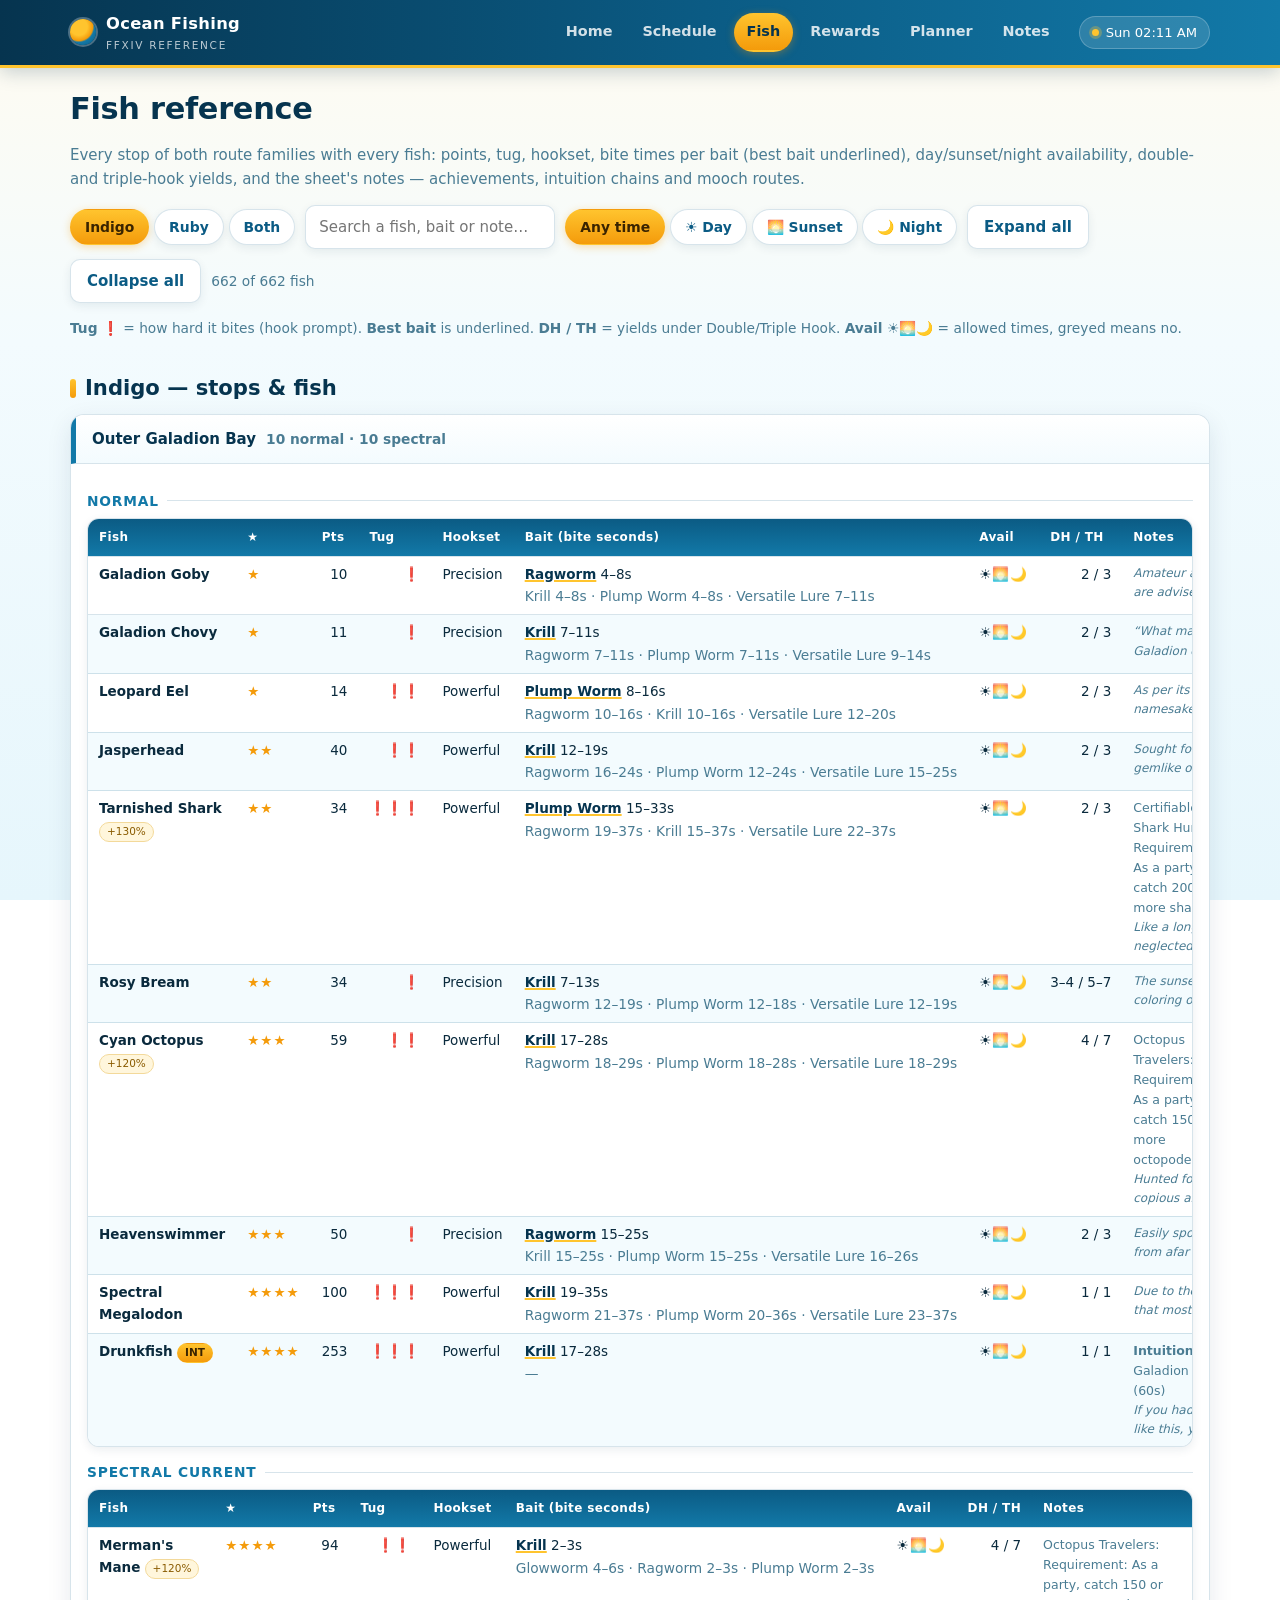
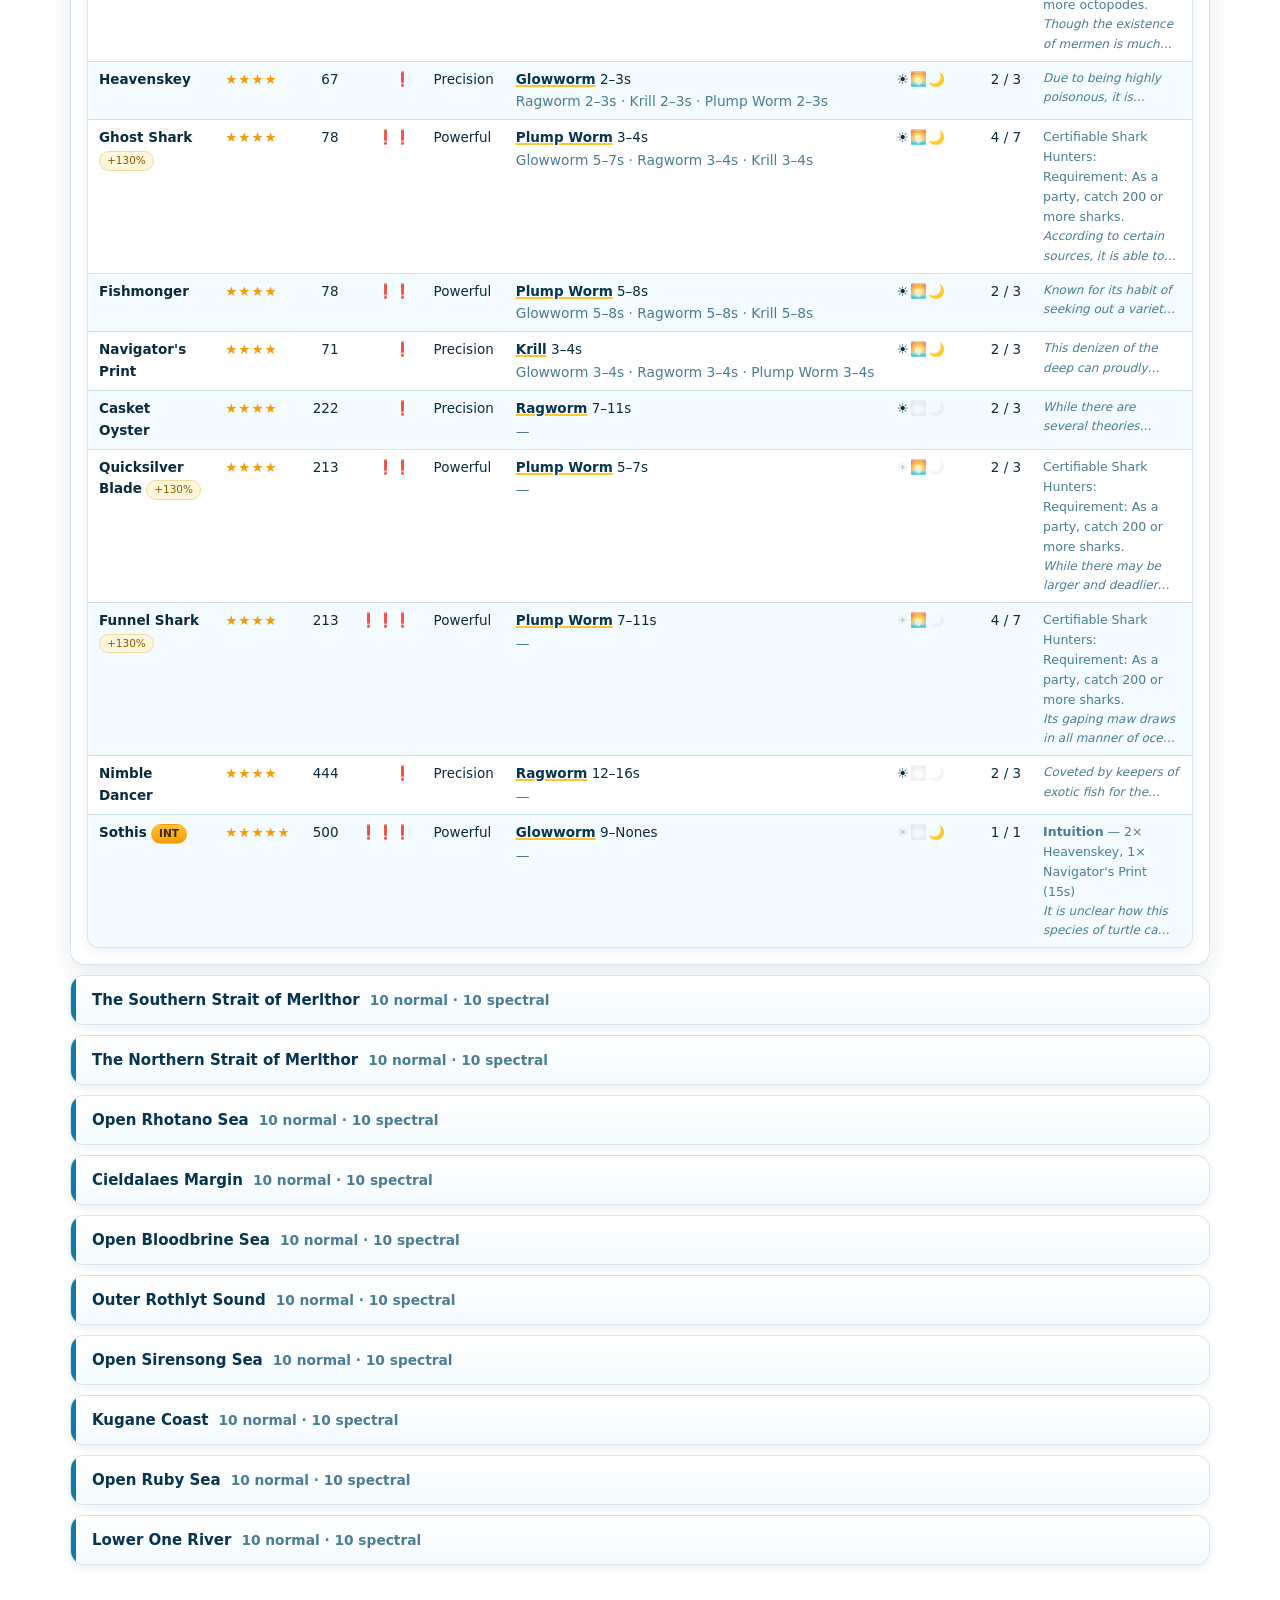
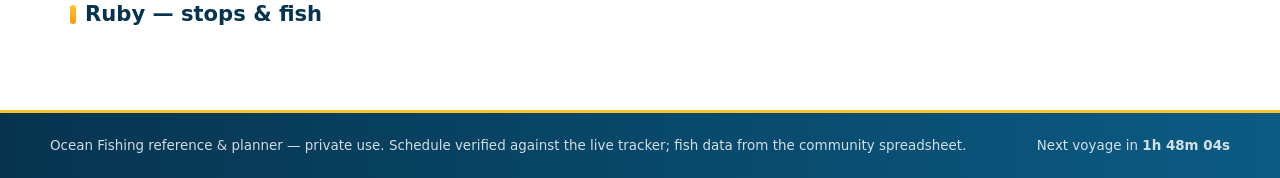
==== website/fish.html @ 6e6c2665 "FFXIV Ocean Fishing: verified schedules, full fish reference, and website - Indigo and Ruby schedule" ====
<!doctype html>
<html lang="en">
<head>
<meta charset="utf-8">
<meta name="viewport" content="width=device-width,initial-scale=1">
<title>Fish · Ocean Fishing</title>
<meta name="description" content="Every Ocean Fishing stop and fish with bite times.">
<link rel="stylesheet" href="assets/theme.css">
</head>
<body>
<header class="top"><div class="bar">
  <a class="brand" href="index.html"><span class="mark"></span><span>Ocean Fishing<small>FFXIV reference</small></span></a>
  <nav class="main"><a href="index.html">Home</a><a href="schedules.html">Schedule</a><a href="fish.html" class='on'>Fish</a><a href="rewards.html">Rewards</a><a href="planner.html">Planner</a><a href="notes.html">Notes</a></nav>
  <span class="live"><span class="dot"></span><span data-clock>—</span></span>
</div></header>
<div class="wrap">

<h1>Fish reference</h1>
<p class="muted">Every stop of both route families with every fish: points, tug, hookset, bite times per bait (best bait underlined), day/sunset/night availability, double- and triple-hook yields, and the sheet's notes — achievements, intuition chains and mooch routes.</p>

<div class="controls no-print">
  <span class="chips" id="fishtabs">
    <button class="chip on" data-tab="indigo">Indigo</button>
    <button class="chip" data-tab="ruby">Ruby</button>
    <button class="chip" data-tab="all">Both</button>
  </span>
  <input class="search" id="fishq" type="search" placeholder="Search a fish, bait or note…">
  <span class="chips" id="availchips">
    <button class="chip on" data-av="all">Any time</button>
    <button class="chip" data-av="D">☀️ Day</button>
    <button class="chip" data-av="S">🌅 Sunset</button>
    <button class="chip" data-av="N">🌙 Night</button>
  </span>
  <button class="btn ghost" id="openall">Expand all</button>
  <button class="btn ghost" id="closeall">Collapse all</button>
  <span class="small muted" id="fishcount"></span>
</div>

<p class="small muted"><b>Tug</b> ❗ = how hard it bites (hook prompt). <b>Best bait</b> is underlined. <b>DH / TH</b> = yields under Double/Triple Hook. <b>Avail</b> ☀️🌅🌙 = allowed times, greyed means no.</p>

<h2>Indigo — stops &amp; fish</h2>
<section data-fam-group="indigo"><details class="rowblock" data-fam="indigo" open><summary>Outer Galadion Bay
          <span class="muted small">10 normal · 10 spectral</span></summary>
          <div class="dbody">
            <div class="sub">Normal</div><div class="tblwrap"><table><thead><tr><th>Fish</th><th>★</th><th>Pts</th><th>Tug</th><th>Hookset</th><th>Bait (bite seconds)</th><th>Avail</th><th>DH / TH</th><th>Notes</th></tr></thead><tbody><tr data-av="DSN"><td><b>Galadion Goby</b> </td><td><span class="stars" title="1 star">★</span></td><td class="num">10</td><td class="num">❗</td><td>Precision</td><td class="bait"><span class="best">Ragworm</span> 4–8s<div class="small muted">Krill 4–8s · Plump Worm 4–8s · Versatile Lure 7–11s</div></td><td><span class="av"><span class="" title="Day: yes">☀️</span><span class="" title="Sunset: yes">🌅</span><span class="" title="Night: yes">🌙</span></span></td><td class="num">2 / 3</td><td class="notes"><div class="desc" title="Amateur anglers are advised to familiarize themselves with the difference between the Merlthor and Galadion gobies as early as possible, as devotees of both varieties tend to become rather heated when one is (understandably) mistaken for the other. [Suitable for printing on small canvases.]">Amateur anglers are advised to familiarize themselves with the difference between the Merlthor and Galadion gobies as early as possible, as devotees of both varieties tend to become rather heated when one is (understandably) mistaken for the other. [Suitable for printing on small canvases.]</div></td></tr><tr data-av="DSN"><td><b>Galadion Chovy</b> </td><td><span class="stars" title="1 star">★</span></td><td class="num">11</td><td class="num">❗</td><td>Precision</td><td class="bait"><span class="best">Krill</span> 7–11s<div class="small muted">Ragworm 7–11s · Plump Worm 7–11s · Versatile Lure 9–14s</div></td><td><span class="av"><span class="" title="Day: yes">☀️</span><span class="" title="Sunset: yes">🌅</span><span class="" title="Night: yes">🌙</span></span></td><td class="num">2 / 3</td><td class="notes"><div class="desc" title="“What makes a Galadion chovy distinct from other Lominsan anchovies?” Depends on who&#x27;s asking. [Suitable for printing on medium canvases.]">“What makes a Galadion chovy distinct from other Lominsan anchovies?” Depends on who&#x27;s asking. [Suitable for printing on medium canvases.]</div></td></tr><tr data-av="DSN"><td><b>Leopard Eel</b> </td><td><span class="stars" title="1 star">★</span></td><td class="num">14</td><td class="num">❗❗</td><td>Powerful</td><td class="bait"><span class="best">Plump Worm</span> 8–16s<div class="small muted">Ragworm 10–16s · Krill 10–16s · Versatile Lure 12–20s</div></td><td><span class="av"><span class="" title="Day: yes">☀️</span><span class="" title="Sunset: yes">🌅</span><span class="" title="Night: yes">🌙</span></span></td><td class="num">2 / 3</td><td class="notes"><div class="desc" title="As per its namesake, it occupies a position fairly close to the top of the food chain, but is still forced to flee from larger and more dangerous predators. [Suitable for printing on large canvases.]">As per its namesake, it occupies a position fairly close to the top of the food chain, but is still forced to flee from larger and more dangerous predators. [Suitable for printing on large canvases.]</div></td></tr><tr data-av="DSN"><td><b>Jasperhead</b> </td><td><span class="stars" title="2 stars">★★</span></td><td class="num">40</td><td class="num">❗❗</td><td>Powerful</td><td class="bait"><span class="best">Krill</span> 12–19s<div class="small muted">Ragworm 16–24s · Plump Worm 12–24s · Versatile Lure 15–25s</div></td><td><span class="av"><span class="" title="Day: yes">☀️</span><span class="" title="Sunset: yes">🌅</span><span class="" title="Night: yes">🌙</span></span></td><td class="num">2 / 3</td><td class="notes"><div class="desc" title="Sought for the gemlike objects that form in their stomachs, not in their heads, as the name might suggest. [Suitable for display in aquariums tier 2 and higher.] [Suitable for printing on medium canvases.]">Sought for the gemlike objects that form in their stomachs, not in their heads, as the name might suggest. [Suitable for display in aquariums tier 2 and higher.] [Suitable for printing on medium canvases.]</div></td></tr><tr data-av="DSN"><td><b>Tarnished Shark</b> <span class="tag bonus">+130%</span></td><td><span class="stars" title="2 stars">★★</span></td><td class="num">34</td><td class="num">❗❗❗</td><td>Powerful</td><td class="bait"><span class="best">Plump Worm</span> 15–33s<div class="small muted">Ragworm 19–37s · Krill 15–37s · Versatile Lure 22–37s</div></td><td><span class="av"><span class="" title="Day: yes">☀️</span><span class="" title="Sunset: yes">🌅</span><span class="" title="Night: yes">🌙</span></span></td><td class="num">2 / 3</td><td class="notes">Certifiable Shark Hunters: Requirement: As a party, catch 200 or more sharks.<br><div class="desc" title="Like a long-neglected antique, perhaps this shark just needs some love to become the perfect addition to afternoon tea parties. Alas, no one has yet volunteered to be the first to find out. [Suitable for printing on large canvases.]">Like a long-neglected antique, perhaps this shark just needs some love to become the perfect addition to afternoon tea parties. Alas, no one has yet volunteered to be the first to find out. [Suitable for printing on large canvases.]</div></td></tr><tr data-av="DSN"><td><b>Rosy Bream</b> </td><td><span class="stars" title="2 stars">★★</span></td><td class="num">34</td><td class="num">❗</td><td>Precision</td><td class="bait"><span class="best">Krill</span> 7–13s<div class="small muted">Ragworm 12–19s · Plump Worm 12–18s · Versatile Lure 12–19s</div></td><td><span class="av"><span class="" title="Day: yes">☀️</span><span class="" title="Sunset: yes">🌅</span><span class="" title="Night: yes">🌙</span></span></td><td class="num">3–4 / 5–7</td><td class="notes"><div class="desc" title="The sunset coloring of these inhabitants of Galadion Bay makes them just as appealing to other predators as to anglers, leaving them somewhat beleaguered as a rule. [Suitable for printing on medium canvases.]">The sunset coloring of these inhabitants of Galadion Bay makes them just as appealing to other predators as to anglers, leaving them somewhat beleaguered as a rule. [Suitable for printing on medium canvases.]</div></td></tr><tr data-av="DSN"><td><b>Cyan Octopus</b> <span class="tag bonus">+120%</span></td><td><span class="stars" title="3 stars">★★★</span></td><td class="num">59</td><td class="num">❗❗</td><td>Powerful</td><td class="bait"><span class="best">Krill</span> 17–28s<div class="small muted">Ragworm 18–29s · Plump Worm 18–28s · Versatile Lure 18–29s</div></td><td><span class="av"><span class="" title="Day: yes">☀️</span><span class="" title="Sunset: yes">🌅</span><span class="" title="Night: yes">🌙</span></span></td><td class="num">4 / 7</td><td class="notes">Octopus Travelers: Requirement: As a party, catch 150 or more octopodes.<br><div class="desc" title="Hunted for the copious amounts of ink it produces, the vast majority of which is spilled upon its capture. As a result, anglers with bright blue hands are a common sight around Galadion Bay. [Suitable for printing on medium canvases.]">Hunted for the copious amounts of ink it produces, the vast majority of which is spilled upon its capture. As a result, anglers with bright blue hands are a common sight around Galadion Bay. [Suitable for printing on medium canvases.]</div></td></tr><tr data-av="DSN"><td><b>Heavenswimmer</b> </td><td><span class="stars" title="3 stars">★★★</span></td><td class="num">50</td><td class="num">❗</td><td>Precision</td><td class="bait"><span class="best">Ragworm</span> 15–25s<div class="small muted">Krill 15–25s · Plump Worm 15–25s · Versatile Lure 16–26s</div></td><td><span class="av"><span class="" title="Day: yes">☀️</span><span class="" title="Sunset: yes">🌅</span><span class="" title="Night: yes">🌙</span></span></td><td class="num">2 / 3</td><td class="notes"><div class="desc" title="Easily spotted from afar due to their bright coloration, although sightings in the oceans surrounding Eorzea are scarce due to their unusual migratory patterns. [Suitable for printing on small canvases.]">Easily spotted from afar due to their bright coloration, although sightings in the oceans surrounding Eorzea are scarce due to their unusual migratory patterns. [Suitable for printing on small canvases.]</div></td></tr><tr data-av="DSN"><td><b>Spectral Megalodon</b> </td><td><span class="stars" title="4 stars">★★★★</span></td><td class="num">100</td><td class="num">❗❗❗</td><td>Powerful</td><td class="bait"><span class="best">Krill</span> 19–35s<div class="small muted">Ragworm 21–37s · Plump Worm 20–36s · Versatile Lure 23–37s</div></td><td><span class="av"><span class="" title="Day: yes">☀️</span><span class="" title="Sunset: yes">🌅</span><span class="" title="Night: yes">🌙</span></span></td><td class="num">1 / 1</td><td class="notes"><div class="desc" title="Due to the fact that most of its prey are petrified upon catching sight of this ominously glowing predator, it has rather an easy time finding a steady supply of food. [Suitable for display in aquariums tier 4 and higher.] [Suitable for printing on extra large canvases.]">Due to the fact that most of its prey are petrified upon catching sight of this ominously glowing predator, it has rather an easy time finding a steady supply of food. [Suitable for display in aquariums tier 4 and higher.] [Suitable for printing on extra large canvases.]</div></td></tr><tr data-av="DSN"><td><b>Drunkfish</b> <span class="tag intu">INT</span></td><td><span class="stars" title="4 stars">★★★★</span></td><td class="num">253</td><td class="num">❗❗❗</td><td>Powerful</td><td class="bait"><span class="best">Krill</span> 17–28s<div class="small muted">—</div></td><td><span class="av"><span class="" title="Day: yes">☀️</span><span class="" title="Sunset: yes">🌅</span><span class="" title="Night: yes">🌙</span></span></td><td class="num">1 / 1</td><td class="notes"><b>Intuition</b> — 3× Galadion Chovy (60s)<br><div class="desc" title="If you had a face like this, you&#x27;d look sad, too. [Suitable for printing on medium canvases.]">If you had a face like this, you&#x27;d look sad, too. [Suitable for printing on medium canvases.]</div></td></tr></tbody></table></div>
            <div class="sub">Spectral Current</div><div class="tblwrap"><table><thead><tr><th>Fish</th><th>★</th><th>Pts</th><th>Tug</th><th>Hookset</th><th>Bait (bite seconds)</th><th>Avail</th><th>DH / TH</th><th>Notes</th></tr></thead><tbody><tr data-av="DSN"><td><b>Merman&#x27;s Mane</b> <span class="tag bonus">+120%</span></td><td><span class="stars" title="4 stars">★★★★</span></td><td class="num">94</td><td class="num">❗❗</td><td>Powerful</td><td class="bait"><span class="best">Krill</span> 2–3s<div class="small muted">Glowworm 4–6s · Ragworm 2–3s · Plump Worm 2–3s</div></td><td><span class="av"><span class="" title="Day: yes">☀️</span><span class="" title="Sunset: yes">🌅</span><span class="" title="Night: yes">🌙</span></span></td><td class="num">4 / 7</td><td class="notes">Octopus Travelers: Requirement: As a party, catch 150 or more octopodes.<br><div class="desc" title="Though the existence of mermen is much debated, if any were to exist, they would no doubt object to the comparisons drawn between their long locks and the tentacles of this grotesque cephalopod. [Suitable for printing on medium canvases.]">Though the existence of mermen is much debated, if any were to exist, they would no doubt object to the comparisons drawn between their long locks and the tentacles of this grotesque cephalopod. [Suitable for printing on medium canvases.]</div></td></tr><tr data-av="DSN"><td><b>Heavenskey</b> </td><td><span class="stars" title="4 stars">★★★★</span></td><td class="num">67</td><td class="num">❗</td><td>Precision</td><td class="bait"><span class="best">Glowworm</span> 2–3s<div class="small muted">Ragworm 2–3s · Krill 2–3s · Plump Worm 2–3s</div></td><td><span class="av"><span class="" title="Day: yes">☀️</span><span class="" title="Sunset: yes">🌅</span><span class="" title="Night: yes">🌙</span></span></td><td class="num">2 / 3</td><td class="notes"><div class="desc" title="Due to being highly poisonous, it is believed to send those who eat of its flesh to the heavens. Compared to the seven hells, this may prove a more desirable destination. [Suitable for printing on small canvases.]">Due to being highly poisonous, it is believed to send those who eat of its flesh to the heavens. Compared to the seven hells, this may prove a more desirable destination. [Suitable for printing on small canvases.]</div></td></tr><tr data-av="DSN"><td><b>Ghost Shark</b> <span class="tag bonus">+130%</span></td><td><span class="stars" title="4 stars">★★★★</span></td><td class="num">78</td><td class="num">❗❗</td><td>Powerful</td><td class="bait"><span class="best">Plump Worm</span> 3–4s<div class="small muted">Glowworm 5–7s · Ragworm 3–4s · Krill 3–4s</div></td><td><span class="av"><span class="" title="Day: yes">☀️</span><span class="" title="Sunset: yes">🌅</span><span class="" title="Night: yes">🌙</span></span></td><td class="num">4 / 7</td><td class="notes">Certifiable Shark Hunters: Requirement: As a party, catch 200 or more sharks.<br><div class="desc" title="According to certain sources, it is able to appear spontaneously from any body of water. Such stories, however, are probably best ignored. [Suitable for printing on large canvases.]">According to certain sources, it is able to appear spontaneously from any body of water. Such stories, however, are probably best ignored. [Suitable for printing on large canvases.]</div></td></tr><tr data-av="DSN"><td><b>Fishmonger</b> </td><td><span class="stars" title="4 stars">★★★★</span></td><td class="num">78</td><td class="num">❗❗</td><td>Powerful</td><td class="bait"><span class="best">Plump Worm</span> 5–8s<div class="small muted">Glowworm 5–8s · Ragworm 5–8s · Krill 5–8s</div></td><td><span class="av"><span class="" title="Day: yes">☀️</span><span class="" title="Sunset: yes">🌅</span><span class="" title="Night: yes">🌙</span></span></td><td class="num">2 / 3</td><td class="notes"><div class="desc" title="Known for its habit of seeking out a variety of fish, though unlike its namesake, these are purely for its own consumption. [Suitable for printing on large canvases.]">Known for its habit of seeking out a variety of fish, though unlike its namesake, these are purely for its own consumption. [Suitable for printing on large canvases.]</div></td></tr><tr data-av="DSN"><td><b>Navigator&#x27;s Print</b> </td><td><span class="stars" title="4 stars">★★★★</span></td><td class="num">71</td><td class="num">❗</td><td>Precision</td><td class="bait"><span class="best">Krill</span> 3–4s<div class="small muted">Glowworm 3–4s · Ragworm 3–4s · Plump Worm 3–4s</div></td><td><span class="av"><span class="" title="Day: yes">☀️</span><span class="" title="Sunset: yes">🌅</span><span class="" title="Night: yes">🌙</span></span></td><td class="num">2 / 3</td><td class="notes"><div class="desc" title="This denizen of the deep can proudly claim to take its name from a goddess, even if the tale behind it does involve being stepped on by said goddess. [Suitable for printing on medium canvases.]">This denizen of the deep can proudly claim to take its name from a goddess, even if the tale behind it does involve being stepped on by said goddess. [Suitable for printing on medium canvases.]</div></td></tr><tr data-av="D"><td><b>Casket Oyster</b> </td><td><span class="stars" title="4 stars">★★★★</span></td><td class="num">222</td><td class="num">❗</td><td>Precision</td><td class="bait"><span class="best">Ragworm</span> 7–11s<div class="small muted">—</div></td><td><span class="av"><span class="" title="Day: yes">☀️</span><span class="off" title="Sunset: no">🌅</span><span class="off" title="Night: no">🌙</span></span></td><td class="num">2 / 3</td><td class="notes"><div class="desc" title="While there are several theories surrounding the origin of its name, the general consensus is that it is as hard to open as a casket that has been nailed shut. However, it is nothing a brief spell in a pot of boiling water cannot solve. [Suitable for printing on small canvases.]">While there are several theories surrounding the origin of its name, the general consensus is that it is as hard to open as a casket that has been nailed shut. However, it is nothing a brief spell in a pot of boiling water cannot solve. [Suitable for printing on small canvases.]</div></td></tr><tr data-av="S"><td><b>Quicksilver Blade</b> <span class="tag bonus">+130%</span></td><td><span class="stars" title="4 stars">★★★★</span></td><td class="num">213</td><td class="num">❗❗</td><td>Powerful</td><td class="bait"><span class="best">Plump Worm</span> 5–7s<div class="small muted">—</div></td><td><span class="av"><span class="off" title="Day: no">☀️</span><span class="" title="Sunset: yes">🌅</span><span class="off" title="Night: no">🌙</span></span></td><td class="num">2 / 3</td><td class="notes">Certifiable Shark Hunters: Requirement: As a party, catch 200 or more sharks.<br><div class="desc" title="While there may be larger and deadlier wavekin roaming the oceans, few can claim to be as hideous as this aberration of nature. [Suitable for printing on large canvases.]">While there may be larger and deadlier wavekin roaming the oceans, few can claim to be as hideous as this aberration of nature. [Suitable for printing on large canvases.]</div></td></tr><tr data-av="S"><td><b>Funnel Shark</b> <span class="tag bonus">+130%</span></td><td><span class="stars" title="4 stars">★★★★</span></td><td class="num">213</td><td class="num">❗❗❗</td><td>Powerful</td><td class="bait"><span class="best">Plump Worm</span> 7–11s<div class="small muted">—</div></td><td><span class="av"><span class="off" title="Day: no">☀️</span><span class="" title="Sunset: yes">🌅</span><span class="off" title="Night: no">🌙</span></span></td><td class="num">4 / 7</td><td class="notes">Certifiable Shark Hunters: Requirement: As a party, catch 200 or more sharks.<br><div class="desc" title="Its gaping maw draws in all manner of ocean life, along with a range of less-than-edible objects. [Suitable for display in aquariums tier 4 and higher.] [Suitable for printing on extra large canvases.]">Its gaping maw draws in all manner of ocean life, along with a range of less-than-edible objects. [Suitable for display in aquariums tier 4 and higher.] [Suitable for printing on extra large canvases.]</div></td></tr><tr data-av="D"><td><b>Nimble Dancer</b> </td><td><span class="stars" title="4 stars">★★★★</span></td><td class="num">444</td><td class="num">❗</td><td>Precision</td><td class="bait"><span class="best">Ragworm</span> 12–16s<div class="small muted">—</div></td><td><span class="av"><span class="" title="Day: yes">☀️</span><span class="off" title="Sunset: no">🌅</span><span class="off" title="Night: no">🌙</span></span></td><td class="num">2 / 3</td><td class="notes"><div class="desc" title="Coveted by keepers of exotic fish for the mesmerizing manner in which its trailing fins catch the light. [Suitable for printing on small canvases.]">Coveted by keepers of exotic fish for the mesmerizing manner in which its trailing fins catch the light. [Suitable for printing on small canvases.]</div></td></tr><tr data-av="N"><td><b>Sothis</b> <span class="tag intu">INT</span></td><td><span class="stars" title="5 stars">★★★★★</span></td><td class="num">500</td><td class="num">❗❗❗</td><td>Powerful</td><td class="bait"><span class="best">Glowworm</span> 9–Nones<div class="small muted">—</div></td><td><span class="av"><span class="off" title="Day: no">☀️</span><span class="off" title="Sunset: no">🌅</span><span class="" title="Night: yes">🌙</span></span></td><td class="num">1 / 1</td><td class="notes"><b>Intuition</b> — 2× Heavenskey, 1× Navigator&#x27;s Print (15s)<br><div class="desc" title="It is unclear how this species of turtle came to have a shell covered in glittering crystal, though it does give oceanic hunters pause for thought before they attempt to bite down on it. This could be considered a form of unnatural protection. [Suitable for display in aquariums tier 4 and higher.] [Suitable for printing on extra large canvases.]">It is unclear how this species of turtle came to have a shell covered in glittering crystal, though it does give oceanic hunters pause for thought before they attempt to bite down on it. This could be considered a form of unnatural protection. [Suitable for display in aquariums tier 4 and higher.] [Suitable for printing on extra large canvases.]</div></td></tr></tbody></table></div>
          </div></details><details class="rowblock" data-fam="indigo"><summary>The Southern Strait of Merlthor
          <span class="muted small">10 normal · 10 spectral</span></summary>
          <div class="dbody">
            <div class="sub">Normal</div><div class="tblwrap"><table><thead><tr><th>Fish</th><th>★</th><th>Pts</th><th>Tug</th><th>Hookset</th><th>Bait (bite seconds)</th><th>Avail</th><th>DH / TH</th><th>Notes</th></tr></thead><tbody><tr data-av="DSN"><td><b>Ghoul Barracuda</b> </td><td><span class="stars" title="1 star">★</span></td><td class="num">10</td><td class="num">❗❗</td><td>Powerful</td><td class="bait"><span class="best">Krill</span> 5–9s<div class="small muted">Ragworm 5–9s · Plump Worm 5–9s · Versatile Lure 7–11s</div></td><td><span class="av"><span class="" title="Day: yes">☀️</span><span class="" title="Sunset: yes">🌅</span><span class="" title="Night: yes">🌙</span></span></td><td class="num">2 / 3</td><td class="notes">Moochable<br><div class="desc" title="Despite its considerable size, this ocean-dweller chooses to feast on the flesh of the dead rather than expend effort pursuing live prey. [Suitable for printing on medium canvases.]">Despite its considerable size, this ocean-dweller chooses to feast on the flesh of the dead rather than expend effort pursuing live prey. [Suitable for printing on medium canvases.]</div></td></tr><tr data-av="DSN"><td><b>La Noscean Jelly</b> <span class="tag bonus">+120%</span></td><td><span class="stars" title="1 star">★</span></td><td class="num">10</td><td class="num">❗</td><td>Precision</td><td class="bait"><span class="best">Ragworm</span> 2–5s<div class="small muted">Krill 2–5s · Plump Worm 2–5s · Versatile Lure 5–8s</div></td><td><span class="av"><span class="" title="Day: yes">☀️</span><span class="" title="Sunset: yes">🌅</span><span class="" title="Night: yes">🌙</span></span></td><td class="num">3–4 / 5–7</td><td class="notes">Jelled Together: Requirement: As a party, catch 150 or more jellyfish.<br><div class="desc" title="It was named as part of a movement to expunge the word “fish” from “jellyfish,” for reasons pertaining to consistency and accuracy, although this has met with little success thus far. [Suitable for printing on small canvases.]">It was named as part of a movement to expunge the word “fish” from “jellyfish,” for reasons pertaining to consistency and accuracy, although this has met with little success thus far. [Suitable for printing on small canvases.]</div></td></tr><tr data-av="DSN"><td><b>Sunfly</b> </td><td><span class="stars" title="1 star">★</span></td><td class="num">10</td><td class="num">❗</td><td>Precision</td><td class="bait"><span class="best">Ragworm</span> 5–9s<div class="small muted">Krill 5–9s · Plump Worm 5–9s · Versatile Lure 8–12s</div></td><td><span class="av"><span class="" title="Day: yes">☀️</span><span class="" title="Sunset: yes">🌅</span><span class="" title="Night: yes">🌙</span></span></td><td class="num">2 / 3</td><td class="notes"><div class="desc" title="A brightly colored fish that swims merrily through the Strait of Merlthor...or did. [Suitable for printing on small canvases.]">A brightly colored fish that swims merrily through the Strait of Merlthor...or did. [Suitable for printing on small canvases.]</div></td></tr><tr data-av="DSN"><td><b>Marine Bomb</b> <span class="tag bonus">+130%</span></td><td><span class="stars" title="2 stars">★★</span></td><td class="num">27</td><td class="num">❗</td><td>Precision</td><td class="bait"><span class="best">Krill</span> 5–9s<div class="small muted">Ragworm 5–9s · Plump Worm 9–14s · Versatile Lure 10–14s</div></td><td><span class="av"><span class="" title="Day: yes">☀️</span><span class="" title="Sunset: yes">🌅</span><span class="" title="Night: yes">🌙</span></span></td><td class="num">2 / 3</td><td class="notes">Balloon Catchers: Requirement: As a party, catch 250 or more fugu.<br><div class="desc" title="Known more for its tendency to explode with rage in a figurative sense rather than a literal one, as its name might suggest. [Suitable for printing on small canvases.]">Known more for its tendency to explode with rage in a figurative sense rather than a literal one, as its name might suggest. [Suitable for printing on small canvases.]</div></td></tr><tr data-av="DSN"><td><b>Shaggy Seadragon</b> <span class="tag bonus">+110%</span></td><td><span class="stars" title="2 stars">★★</span></td><td class="num">35</td><td class="num">❗</td><td>Precision</td><td class="bait"><span class="best">Ragworm</span> 9–16s<div class="small muted">Krill 14–22s · Plump Worm 14–22s · Versatile Lure 14–22s</div></td><td><span class="av"><span class="" title="Day: yes">☀️</span><span class="" title="Sunset: yes">🌅</span><span class="" title="Night: yes">🌙</span></span></td><td class="num">4 / 7</td><td class="notes">Maritime Dragonslayers: Requirement: As a party, catch 100 or more seahorses.<br><div class="desc" title="Almost indistinguishable in appearance from the seaweed on which it feeds. It must take care not to overeat and thereby destroy its own hiding place from predators. [Suitable for printing on small canvases.]">Almost indistinguishable in appearance from the seaweed on which it feeds. It must take care not to overeat and thereby destroy its own hiding place from predators. [Suitable for printing on small canvases.]</div></td></tr><tr data-av="DSN"><td><b>Momora Mora</b> <span class="tag">mooched</span></td><td><span class="stars" title="2 stars">★★</span></td><td class="num">22</td><td class="num">❗❗❗</td><td>Powerful</td><td class="bait"><span class="best">Plump Worm</span> 8–16s<div class="small muted">Ragworm 13–20s · Krill 13–20s · Versatile Lure 14–22s</div></td><td><span class="av"><span class="" title="Day: yes">☀️</span><span class="" title="Sunset: yes">🌅</span><span class="" title="Night: yes">🌙</span></span></td><td class="num">2 / 3</td><td class="notes">Mooched from Ghoul Barracuda<br><div class="desc" title="Unlike the Lalafell from whom its name derives, this ocean-drifter is far from diminutive. [Suitable for printing on large canvases.]">Unlike the Lalafell from whom its name derives, this ocean-drifter is far from diminutive. [Suitable for printing on large canvases.]</div></td></tr><tr data-av="DSN"><td><b>Merlthor Butterfly</b> </td><td><span class="stars" title="3 stars">★★★</span></td><td class="num">51</td><td class="num">❗</td><td>Precision</td><td class="bait"><span class="best">Ragworm</span> 17–27s<div class="small muted">Krill 17–28s · Plump Worm 18–28s · Versatile Lure 18–28s</div></td><td><span class="av"><span class="" title="Day: yes">☀️</span><span class="" title="Sunset: yes">🌅</span><span class="" title="Night: yes">🌙</span></span></td><td class="num">2 / 3</td><td class="notes"><div class="desc" title="Highly sought by aquarium owners for its vivid coloration, this increasingly rare species is arguably worth its weight in gold. [Suitable for printing on small canvases.]">Highly sought by aquarium owners for its vivid coloration, this increasingly rare species is arguably worth its weight in gold. [Suitable for printing on small canvases.]</div></td></tr><tr data-av="DSN"><td><b>Gladius</b> <span class="tag">mooch only</span></td><td><span class="stars" title="3 stars">★★★</span></td><td class="num">49</td><td class="num">❗❗</td><td>Powerful</td><td class="bait">—<div class="small muted">—</div></td><td><span class="av"><span class="" title="Day: yes">☀️</span><span class="" title="Sunset: yes">🌅</span><span class="" title="Night: yes">🌙</span></span></td><td class="num">2 / 3</td><td class="notes">Mooched from Ghoul Barracuda<br><div class="desc" title="A fish named after a sword─or was the sword named after the fish? [Suitable for printing on large canvases.]">A fish named after a sword─or was the sword named after the fish? [Suitable for printing on large canvases.]</div></td></tr><tr data-av="DSN"><td><b>Spectral Discus</b> </td><td><span class="stars" title="4 stars">★★★★</span></td><td class="num">100</td><td class="num">❗❗❗</td><td>Precision</td><td class="bait"><span class="best">Krill</span> 21–36s<div class="small muted">Ragworm 21–36s · Plump Worm 21–36s · Versatile Lure 23–37s</div></td><td><span class="av"><span class="" title="Day: yes">☀️</span><span class="" title="Sunset: yes">🌅</span><span class="" title="Night: yes">🌙</span></span></td><td class="num">1 / 1</td><td class="notes"><div class="desc" title="This aetherially infused wavekin gathers rather a lot of unwanted attention, and it has no natural defenses to fend off curious predators. [Suitable for display in aquariums tier 2 and higher.] [Suitable for printing on medium canvases.]">This aetherially infused wavekin gathers rather a lot of unwanted attention, and it has no natural defenses to fend off curious predators. [Suitable for display in aquariums tier 2 and higher.] [Suitable for printing on medium canvases.]</div></td></tr><tr data-av="DSN"><td><b>Little Leviathan</b> <span class="tag intu">INT</span></td><td><span class="stars" title="4 stars">★★★★</span></td><td class="num">204</td><td class="num">❗❗❗</td><td>Powerful</td><td class="bait"><span class="best">Plump Worm</span> 18–28s<div class="small muted">—</div></td><td><span class="av"><span class="" title="Day: yes">☀️</span><span class="" title="Sunset: yes">🌅</span><span class="" title="Night: yes">🌙</span></span></td><td class="num">1 / 1</td><td class="notes"><b>Intuition</b> — 1× Gladius (60s)<br><div class="desc" title="Even a greatly scaled-down (pun very much intended) version of the Lord of the Whorl is more than a match for all but the most experienced fishers. [Suitable for printing on large canvases.]">Even a greatly scaled-down (pun very much intended) version of the Lord of the Whorl is more than a match for all but the most experienced fishers. [Suitable for printing on large canvases.]</div></td></tr></tbody></table></div>
            <div class="sub">Spectral Current</div><div class="tblwrap"><table><thead><tr><th>Fish</th><th>★</th><th>Pts</th><th>Tug</th><th>Hookset</th><th>Bait (bite seconds)</th><th>Avail</th><th>DH / TH</th><th>Notes</th></tr></thead><tbody><tr data-av="S"><td><b>Sea Nettle</b> <span class="tag bonus">+120%</span></td><td><span class="stars" title="4 stars">★★★★</span></td><td class="num">156</td><td class="num">❗</td><td>Precision</td><td class="bait"><span class="best">Ragworm</span> 6.5–8s<div class="small muted">—</div></td><td><span class="av"><span class="off" title="Day: no">☀️</span><span class="" title="Sunset: yes">🌅</span><span class="off" title="Night: no">🌙</span></span></td><td class="num">4 / 7</td><td class="notes">Jelled Together: Requirement: As a party, catch 150 or more jellyfish.<br><div class="desc" title="Not the most welcome of catches, as it tends to deliver a nasty sting to those whose hands wander too close. [Suitable for printing on small canvases.]">Not the most welcome of catches, as it tends to deliver a nasty sting to those whose hands wander too close. [Suitable for printing on small canvases.]</div></td></tr><tr data-av="DSN"><td><b>Great Grandmarlin</b> <span class="tag">mooch only</span></td><td><span class="stars" title="4 stars">★★★★</span></td><td class="num">127</td><td class="num">❗❗</td><td>Powerful</td><td class="bait">—<div class="small muted">—</div></td><td><span class="av"><span class="" title="Day: yes">☀️</span><span class="" title="Sunset: yes">🌅</span><span class="" title="Night: yes">🌙</span></span></td><td class="num">2 / 3</td><td class="notes">Mooched from Hi-aetherlouse<br><div class="desc" title="More often than not, this hulking yet deceptively quick wavekin escapes the angler&#x27;s hook, usually by severing the line with its blade-like bill. [Suitable for printing on large canvases.]">More often than not, this hulking yet deceptively quick wavekin escapes the angler&#x27;s hook, usually by severing the line with its blade-like bill. [Suitable for printing on large canvases.]</div></td></tr><tr data-av="DSN"><td><b>Shipwreck&#x27;s Sail</b> <span class="tag">mooched</span></td><td><span class="stars" title="4 stars">★★★★</span></td><td class="num">59</td><td class="num">❗❗</td><td>Powerful</td><td class="bait"><span class="best">Plump Worm</span> 2–3s<div class="small muted">Shrimp Cage Feeder 2–3s · Ragworm 2–3s · Krill 2–3s</div></td><td><span class="av"><span class="" title="Day: yes">☀️</span><span class="" title="Sunset: yes">🌅</span><span class="" title="Night: yes">🌙</span></span></td><td class="num">2 / 3</td><td class="notes">Mooched from Hi-aetherlouse<br><div class="desc" title="This wavekin is so broad and flat that it has been compared to the sail of a ship left to float on the tide. In actuality, it is waiting for seabirds to pick the parasites from its flanks. [Suitable for printing on large canvases.]">This wavekin is so broad and flat that it has been compared to the sail of a ship left to float on the tide. In actuality, it is waiting for seabirds to pick the parasites from its flanks. [Suitable for printing on large canvases.]</div></td></tr><tr data-av="DSN"><td><b>Charlatan Survivor</b> </td><td><span class="stars" title="4 stars">★★★★</span></td><td class="num">69</td><td class="num">❗</td><td>Precision</td><td class="bait"><span class="best">Krill</span> 3–4s<div class="small muted">Shrimp Cage Feeder 3–4s · Ragworm 3–4s · Plump Worm 3–4s</div></td><td><span class="av"><span class="" title="Day: yes">☀️</span><span class="" title="Sunset: yes">🌅</span><span class="" title="Night: yes">🌙</span></span></td><td class="num">2 / 3</td><td class="notes"><div class="desc" title="At first glance, the charlatan survivor may appear to be a well-armored crustacean, but the outer shell is merely a purloined disguise concealing a much smaller creature beneath. Luckily, predatory wavekin are quite easily deceived and often choose to leave it alone in order to pursue less chitinous prey. [Suitable for printing on medium canvases.]">At first glance, the charlatan survivor may appear to be a well-armored crustacean, but the outer shell is merely a purloined disguise concealing a much smaller creature beneath. Luckily, predatory wavekin are quite easily deceived and often choose to leave it alone in order to pursue less chitinous prey. [Suitable for printing on medium canvases.]</div></td></tr><tr data-av="DSN"><td><b>Hi-aetherlouse</b> </td><td><span class="stars" title="4 stars">★★★★</span></td><td class="num">65</td><td class="num">❗</td><td>Precision</td><td class="bait"><span class="best">Ragworm</span> 3–4s<div class="small muted">Shrimp Cage Feeder 3–4s · Krill 3–4s · Plump Worm 3–4s</div></td><td><span class="av"><span class="" title="Day: yes">☀️</span><span class="" title="Sunset: yes">🌅</span><span class="" title="Night: yes">🌙</span></span></td><td class="num">2 / 3</td><td class="notes">Moochable<br><div class="desc" title="An aetherially charged wavekin that has a habit of appearing when one least expects or wants it. [Suitable for printing on small canvases.]">An aetherially charged wavekin that has a habit of appearing when one least expects or wants it. [Suitable for printing on small canvases.]</div></td></tr><tr data-av="DSN"><td><b>Azeyma&#x27;s Sleeve</b> </td><td><span class="stars" title="4 stars">★★★★</span></td><td class="num">69</td><td class="num">❗</td><td>Precision</td><td class="bait"><span class="best">Krill</span> 4–6s<div class="small muted">Shrimp Cage Feeder 3–6s · Ragworm 4–6s · Plump Worm 4–6s</div></td><td><span class="av"><span class="" title="Day: yes">☀️</span><span class="" title="Sunset: yes">🌅</span><span class="" title="Night: yes">🌙</span></span></td><td class="num">2 / 3</td><td class="notes"><div class="desc" title="Many artist&#x27;s impressions of Azeyma depict Her with flowing, bell-adorned sleeves, not unlike the elegant silhouette of this wavekin. [Suitable for printing on medium canvases.]">Many artist&#x27;s impressions of Azeyma depict Her with flowing, bell-adorned sleeves, not unlike the elegant silhouette of this wavekin. [Suitable for printing on medium canvases.]</div></td></tr><tr data-av="N"><td><b>Aetheric Seadragon</b> <span class="tag">mooch only</span> <span class="tag bonus">+110%</span></td><td><span class="stars" title="4 stars">★★★★</span></td><td class="num">245</td><td class="num">❗❗</td><td>Powerful</td><td class="bait">—<div class="small muted">—</div></td><td><span class="av"><span class="off" title="Day: no">☀️</span><span class="off" title="Sunset: no">🌅</span><span class="" title="Night: yes">🌙</span></span></td><td class="num">2 / 3</td><td class="notes">Mooched from Hi-aetherlouse<br>Maritime Dragonslayers: Requirement: As a party, catch 100 or more seahorses.<br><div class="desc" title="Framed in fabulous frond-like fins, this ferocious fish frequently frightens off foes who would fight for its feed. [Suitable for printing on large canvases.]">Framed in fabulous frond-like fins, this ferocious fish frequently frightens off foes who would fight for its feed. [Suitable for printing on large canvases.]</div></td></tr><tr data-av="D"><td><b>Mythril Sovereign</b> </td><td><span class="stars" title="4 stars">★★★★</span></td><td class="num">196</td><td class="num">❗❗</td><td>Powerful</td><td class="bait"><span class="best">Krill</span> 5–6s<div class="small muted">—</div></td><td><span class="av"><span class="" title="Day: yes">☀️</span><span class="off" title="Sunset: no">🌅</span><span class="off" title="Night: no">🌙</span></span></td><td class="num">2 / 3</td><td class="notes"><div class="desc" title="Known for its beautifully shimmering scales, which are in contrast to its rather lackluster meat. [Suitable for display in aquariums tier 2 and higher.] [Suitable for printing on medium canvases.]">Known for its beautifully shimmering scales, which are in contrast to its rather lackluster meat. [Suitable for display in aquariums tier 2 and higher.] [Suitable for printing on medium canvases.]</div></td></tr><tr data-av="S"><td><b>Roguesaurus</b> <span class="tag">mooch only</span></td><td><span class="stars" title="4 stars">★★★★</span></td><td class="num">345</td><td class="num">❗❗❗</td><td>Powerful</td><td class="bait">—<div class="small muted">—</div></td><td><span class="av"><span class="off" title="Day: no">☀️</span><span class="" title="Sunset: yes">🌅</span><span class="off" title="Night: no">🌙</span></span></td><td class="num">2 / 3</td><td class="notes">Mooched from Hi-aetherlouse<br><div class="desc" title="Named after the river rather than the traditional Lominsan profession. Those unfortunate enough to encounter one will testify that to describe it as roguish would be an understatement, and that “murderous,” “man-eating,” and “malevolent” would all be more applicable adjectives. [Suitable for printing on extra large canvases.]">Named after the river rather than the traditional Lominsan profession. Those unfortunate enough to encounter one will testify that to describe it as roguish would be an understatement, and that “murderous,” “man-eating,” and “malevolent” would all be more applicable adjectives. [Suitable for printing on extra large canvases.]</div></td></tr><tr data-av="N"><td><b>Coral Manta</b> <span class="tag intu">INT</span></td><td><span class="stars" title="5 stars">★★★★★</span></td><td class="num">500</td><td class="num">❗❗❗</td><td>Powerful</td><td class="bait"><span class="best">Shrimp Cage Feeder</span> 9–Nones<div class="small muted">—</div></td><td><span class="av"><span class="off" title="Day: no">☀️</span><span class="off" title="Sunset: no">🌅</span><span class="" title="Night: yes">🌙</span></span></td><td class="num">1 / 1</td><td class="notes"><b>Intuition</b> — 2× Great Grandmarlin (15s)<br><div class="desc" title="Few creatures can claim to have an entire ecosystem on their back, although this appears to afford the host no practical benefits whatsoever. [Suitable for display in aquariums tier 4 and higher.] [Suitable for printing on extra large canvases.]">Few creatures can claim to have an entire ecosystem on their back, although this appears to afford the host no practical benefits whatsoever. [Suitable for display in aquariums tier 4 and higher.] [Suitable for printing on extra large canvases.]</div></td></tr></tbody></table></div>
          </div></details><details class="rowblock" data-fam="indigo"><summary>The Northern Strait of Merlthor
          <span class="muted small">10 normal · 10 spectral</span></summary>
          <div class="dbody">
            <div class="sub">Normal</div><div class="tblwrap"><table><thead><tr><th>Fish</th><th>★</th><th>Pts</th><th>Tug</th><th>Hookset</th><th>Bait (bite seconds)</th><th>Avail</th><th>DH / TH</th><th>Notes</th></tr></thead><tbody><tr data-av="DSN"><td><b>Floefish</b> </td><td><span class="stars" title="1 star">★</span></td><td class="num">13</td><td class="num">❗</td><td>Precision</td><td class="bait"><span class="best">Ragworm</span> 4–8s<div class="small muted">Krill 4–8s · Plump Worm 4–8s · Versatile Lure 7–11s</div></td><td><span class="av"><span class="" title="Day: yes">☀️</span><span class="" title="Sunset: yes">🌅</span><span class="" title="Night: yes">🌙</span></span></td><td class="num">2 / 3</td><td class="notes"><div class="desc" title="This small, almost entirely defenseless fish forms an important link in the food chain─one quite near to the bottom. [Suitable for printing on small canvases.]">This small, almost entirely defenseless fish forms an important link in the food chain─one quite near to the bottom. [Suitable for printing on small canvases.]</div></td></tr><tr data-av="DSN"><td><b>Megasquid</b> </td><td><span class="stars" title="1 star">★</span></td><td class="num">11</td><td class="num">❗❗</td><td>Powerful</td><td class="bait"><span class="best">Plump Worm</span> 6–10s<div class="small muted">Ragworm 6–10s · Krill 6–10s · Versatile Lure 8–14s</div></td><td><span class="av"><span class="" title="Day: yes">☀️</span><span class="" title="Sunset: yes">🌅</span><span class="" title="Night: yes">🌙</span></span></td><td class="num">2 / 3</td><td class="notes"><div class="desc" title="One does not earn a name like “megasquid” by being small and unassuming, which this aquatic abomination certainly is not. [Suitable for printing on large canvases.]">One does not earn a name like “megasquid” by being small and unassuming, which this aquatic abomination certainly is not. [Suitable for printing on large canvases.]</div></td></tr><tr data-av="DSN"><td><b>Oschon&#x27;s Stone</b> <span class="tag">mooched</span></td><td><span class="stars" title="1 star">★</span></td><td class="num">11</td><td class="num">❗❗</td><td>Powerful</td><td class="bait"><span class="best">Plump Worm</span> 10–22s<div class="small muted">Ragworm 12–22s · Krill 12–22s · Versatile Lure 15–26s</div></td><td><span class="av"><span class="" title="Day: yes">☀️</span><span class="" title="Sunset: yes">🌅</span><span class="" title="Night: yes">🌙</span></span></td><td class="num">2 / 3</td><td class="notes">Mooched from Tossed Dagger<br><div class="desc" title="Seemingly living up to its namesake, this heavy and largely immobile wavekin spends most of its life on the ocean floor. It feeds by opening its mouth and waiting for curious prey to swim inside. [Suitable for printing on large canvases.]">Seemingly living up to its namesake, this heavy and largely immobile wavekin spends most of its life on the ocean floor. It feeds by opening its mouth and waiting for curious prey to swim inside. [Suitable for printing on large canvases.]</div></td></tr><tr data-av="DSN"><td><b>Tossed Dagger</b> </td><td><span class="stars" title="2 stars">★★</span></td><td class="num">27</td><td class="num">❗</td><td>Precision</td><td class="bait"><span class="best">Ragworm</span> 7–13s<div class="small muted">Krill 11–18s · Plump Worm 11–18s · Versatile Lure 11–16s</div></td><td><span class="av"><span class="" title="Day: yes">☀️</span><span class="" title="Sunset: yes">🌅</span><span class="" title="Night: yes">🌙</span></span></td><td class="num">2 / 3</td><td class="notes">Moochable<br><div class="desc" title="Often seen skimming the waves, shimmering like a blade in flight. [Suitable for printing on small canvases.]">Often seen skimming the waves, shimmering like a blade in flight. [Suitable for printing on small canvases.]</div></td></tr><tr data-av="DSN"><td><b>Tripod Fish</b> <span class="tag bonus">+130%</span></td><td><span class="stars" title="2 stars">★★</span></td><td class="num">43</td><td class="num">❗</td><td>Precision</td><td class="bait"><span class="best">Krill</span> 10–19s<div class="small muted">Ragworm 15–24s · Plump Worm 15–24s · Versatile Lure 15–24s</div></td><td><span class="av"><span class="" title="Day: yes">☀️</span><span class="" title="Sunset: yes">🌅</span><span class="" title="Night: yes">🌙</span></span></td><td class="num">2 / 3</td><td class="notes">Balloon Catchers: Requirement: As a party, catch 250 or more fugu.<br><div class="desc" title="Many a seafarer has lain awake contemplating the cursed knowledge that, as its name implies, this fish can indeed stand on its fins. [Suitable for display in aquariums tier 2 and higher.] [Suitable for printing on medium canvases.]">Many a seafarer has lain awake contemplating the cursed knowledge that, as its name implies, this fish can indeed stand on its fins. [Suitable for display in aquariums tier 2 and higher.] [Suitable for printing on medium canvases.]</div></td></tr><tr data-av="DSN"><td><b>Net Crawler</b> <span class="tag bonus">+130%</span></td><td><span class="stars" title="2 stars">★★</span></td><td class="num">36</td><td class="num">❗❗</td><td>Powerful</td><td class="bait"><span class="best">Krill</span> 10–16s<div class="small muted">Ragworm 13–21s · Plump Worm 13–21s · Versatile Lure 13–22s</div></td><td><span class="av"><span class="" title="Day: yes">☀️</span><span class="" title="Sunset: yes">🌅</span><span class="" title="Night: yes">🌙</span></span></td><td class="num">2 / 3</td><td class="notes">Crab Boat Crew: Requirement: As a party, catch 250 or more crabs.<br><div class="desc" title="Unlike most crabs, the main source of edible meat is found in the legs. The torso is often discarded as it mostly consists of hard gristle and unappetizing...matter. [Suitable for printing on medium canvases.]">Unlike most crabs, the main source of edible meat is found in the legs. The torso is often discarded as it mostly consists of hard gristle and unappetizing...matter. [Suitable for printing on medium canvases.]</div></td></tr><tr data-av="DSN"><td><b>Merlthor Lobster</b> </td><td><span class="stars" title="3 stars">★★★</span></td><td class="num">45</td><td class="num">❗</td><td>Precision</td><td class="bait"><span class="best">Krill</span> 16–27s<div class="small muted">Ragworm 17–28s · Plump Worm 17–28s · Versatile Lure 18–28s</div></td><td><span class="av"><span class="" title="Day: yes">☀️</span><span class="" title="Sunset: yes">🌅</span><span class="" title="Night: yes">🌙</span></span></td><td class="num">2 / 3</td><td class="notes"><div class="desc" title="As ubiquitous as they are delicious. A staple of seafood cuisine across Eorzea. [Suitable for printing on medium canvases.]">As ubiquitous as they are delicious. A staple of seafood cuisine across Eorzea. [Suitable for printing on medium canvases.]</div></td></tr><tr data-av="DSN"><td><b>Elder Dinichthys</b> <span class="tag">mooch only</span></td><td><span class="stars" title="3 stars">★★★</span></td><td class="num">52</td><td class="num">❗❗</td><td>Powerful</td><td class="bait">—<div class="small muted">—</div></td><td><span class="av"><span class="" title="Day: yes">☀️</span><span class="" title="Sunset: yes">🌅</span><span class="" title="Night: yes">🌙</span></span></td><td class="num">2 / 3</td><td class="notes">Mooched from Tossed Dagger<br><div class="desc" title="Swims about the Strait of Merlthor as though it owns the place─a claim which few of the other inhabitants are in any position to dispute. [Suitable for printing on large canvases.]">Swims about the Strait of Merlthor as though it owns the place─a claim which few of the other inhabitants are in any position to dispute. [Suitable for printing on large canvases.]</div></td></tr><tr data-av="DSN"><td><b>Spectral Sea Bo</b> </td><td><span class="stars" title="4 stars">★★★★</span></td><td class="num">100</td><td class="num">❗❗❗</td><td>Precision</td><td class="bait"><span class="best">Ragworm</span> 21–36s<div class="small muted">Krill 21–36s · Plump Worm 21–36s · Versatile Lure 25–39s</div></td><td><span class="av"><span class="" title="Day: yes">☀️</span><span class="" title="Sunset: yes">🌅</span><span class="" title="Night: yes">🌙</span></span></td><td class="num">1 / 1</td><td class="notes"><div class="desc" title="Its strange blue glow seems to have done wonders for its self-confidence, and it can be seen doing the underwater variation of strutting like a peacock...or whatever the chocobo equivalent of a peacock is. [Suitable for printing on small canvases.]">Its strange blue glow seems to have done wonders for its self-confidence, and it can be seen doing the underwater variation of strutting like a peacock...or whatever the chocobo equivalent of a peacock is. [Suitable for printing on small canvases.]</div></td></tr><tr data-av="DSN"><td><b>Shooting Star</b> <span class="tag intu">INT</span></td><td><span class="stars" title="4 stars">★★★★</span></td><td class="num">226</td><td class="num">❗❗❗</td><td>Precision</td><td class="bait"><span class="best">Ragworm</span> 20–28s<div class="small muted">—</div></td><td><span class="av"><span class="" title="Day: yes">☀️</span><span class="" title="Sunset: yes">🌅</span><span class="" title="Night: yes">🌙</span></span></td><td class="num">1 / 1</td><td class="notes"><b>Intuition</b> — 1× Elder Dinichthys (60s)<br><div class="desc" title="One&#x27;s chances of seeing an actual shooting star are greater than that of being able to observe one of these rare wavekin in its natural habitat. [Suitable for printing on small canvases.]">One&#x27;s chances of seeing an actual shooting star are greater than that of being able to observe one of these rare wavekin in its natural habitat. [Suitable for printing on small canvases.]</div></td></tr></tbody></table></div>
            <div class="sub">Spectral Current</div><div class="tblwrap"><table><thead><tr><th>Fish</th><th>★</th><th>Pts</th><th>Tug</th><th>Hookset</th><th>Bait (bite seconds)</th><th>Avail</th><th>DH / TH</th><th>Notes</th></tr></thead><tbody><tr data-av="DSN"><td><b>Hammerclaw</b> </td><td><span class="stars" title="4 stars">★★★★</span></td><td class="num">69</td><td class="num">❗</td><td>Precision</td><td class="bait"><span class="best">Krill</span> 2–3s<div class="small muted">Heavy Steel Jig 3–5s · Ragworm 2–3s · Plump Worm 2–3s</div></td><td><span class="av"><span class="" title="Day: yes">☀️</span><span class="" title="Sunset: yes">🌅</span><span class="" title="Night: yes">🌙</span></span></td><td class="num">2 / 3</td><td class="notes"><div class="desc" title="While most wavekin object quite strongly to being caught on a hook, these crustaceans make life especially difficult for anglers in retaliation. If they are not pinching fingers, they are flailing wildly with their heavy claws, both of which most fishers should and do go to great lengths to avoid. [Suitable for printing on medium canvases.]">While most wavekin object quite strongly to being caught on a hook, these crustaceans make life especially difficult for anglers in retaliation. If they are not pinching fingers, they are flailing wildly with their heavy claws, both of which most fishers should and do go to great lengths to avoid. [Suitable for printing on medium canvases.]</div></td></tr><tr data-av="DSN"><td><b>Coccosteus</b> </td><td><span class="stars" title="4 stars">★★★★</span></td><td class="num">79</td><td class="num">❗❗</td><td>Powerful</td><td class="bait"><span class="best">Plump Worm</span> 2–3s<div class="small muted">Heavy Steel Jig 2–3s · Ragworm 2–3s · Krill 2–3s</div></td><td><span class="av"><span class="" title="Day: yes">☀️</span><span class="" title="Sunset: yes">🌅</span><span class="" title="Night: yes">🌙</span></span></td><td class="num">2 / 3</td><td class="notes"><div class="desc" title="Revered by the Sahagin and reviled by practically everyone else. Its proclivity for biting fingers means that most who catch one end up wishing they hadn&#x27;t. [Suitable for printing on large canvases.]">Revered by the Sahagin and reviled by practically everyone else. Its proclivity for biting fingers means that most who catch one end up wishing they hadn&#x27;t. [Suitable for printing on large canvases.]</div></td></tr><tr data-av="N"><td><b>Bartholomew the Chopper</b> <span class="tag bonus">+130%</span></td><td><span class="stars" title="4 stars">★★★★</span></td><td class="num">221</td><td class="num">❗</td><td>Precision</td><td class="bait"><span class="best">Ragworm</span> 5–6s<div class="small muted">—</div></td><td><span class="av"><span class="off" title="Day: no">☀️</span><span class="off" title="Sunset: no">🌅</span><span class="" title="Night: yes">🌙</span></span></td><td class="num">4 / 7</td><td class="notes">Crab Boat Crew: Requirement: As a party, catch 250 or more crabs.<br><div class="desc" title="Suspected by some to be the reincarnation of an unhinged murderer, although it is also known to have a more amiable side. Well, about as amiable as one can expect from a wavekin that revels in killing. [Suitable for printing on small canvases.]">Suspected by some to be the reincarnation of an unhinged murderer, although it is also known to have a more amiable side. Well, about as amiable as one can expect from a wavekin that revels in killing. [Suitable for printing on small canvases.]</div></td></tr><tr data-av="DSN"><td><b>Prowler</b> </td><td><span class="stars" title="4 stars">★★★★</span></td><td class="num">79</td><td class="num">❗</td><td>Precision</td><td class="bait"><span class="best">Ragworm</span> 3–4s<div class="small muted">Heavy Steel Jig 3–4s · Krill 3–4s · Plump Worm 3–4s</div></td><td><span class="av"><span class="" title="Day: yes">☀️</span><span class="" title="Sunset: yes">🌅</span><span class="" title="Night: yes">🌙</span></span></td><td class="num">2 / 3</td><td class="notes"><div class="desc" title="While the word “prowl” may suggest the slow, deliberate movement of one tracking its prey, this particular wavekin is simply slow by nature, mainly as a result of sheer indolence. [Suitable for printing on small canvases.]">While the word “prowl” may suggest the slow, deliberate movement of one tracking its prey, this particular wavekin is simply slow by nature, mainly as a result of sheer indolence. [Suitable for printing on small canvases.]</div></td></tr><tr data-av="N"><td><b>Mopbeard</b> <span class="tag bonus">+120%</span></td><td><span class="stars" title="4 stars">★★★★</span></td><td class="num">198</td><td class="num">❗❗</td><td>Powerful</td><td class="bait"><span class="best">Krill</span> 5–8s<div class="small muted">—</div></td><td><span class="av"><span class="off" title="Day: no">☀️</span><span class="off" title="Sunset: no">🌅</span><span class="" title="Night: yes">🌙</span></span></td><td class="num">4 / 7</td><td class="notes">Octopus Travelers: Requirement: As a party, catch 150 or more octopodes.<br><div class="desc" title="Lifting it above the waterline causes it to transform from an elegant oceanic beauty to something resembling...well, a mop. [Suitable for printing on medium canvases.]">Lifting it above the waterline causes it to transform from an elegant oceanic beauty to something resembling...well, a mop. [Suitable for printing on medium canvases.]</div></td></tr><tr data-av="DSN"><td><b>Wild Urchin</b> </td><td><span class="stars" title="4 stars">★★★★</span></td><td class="num">79</td><td class="num">❗</td><td>Precision</td><td class="bait"><span class="best">Ragworm</span> 5–7s<div class="small muted">Heavy Steel Jig 6–9s · Krill 5–7s · Plump Worm 5–7s</div></td><td><span class="av"><span class="" title="Day: yes">☀️</span><span class="" title="Sunset: yes">🌅</span><span class="" title="Night: yes">🌙</span></span></td><td class="num">2 / 3</td><td class="notes"><div class="desc" title="A creamy center encased in horrendously sharp spines. Only those who acquire the knack of eating one without impaling themselves can acquire the decidedly acquired taste. [Suitable for printing on small canvases.]">A creamy center encased in horrendously sharp spines. Only those who acquire the knack of eating one without impaling themselves can acquire the decidedly acquired taste. [Suitable for printing on small canvases.]</div></td></tr><tr data-av="DSN"><td><b>Gugrusaurus</b> </td><td><span class="stars" title="4 stars">★★★★</span></td><td class="num">79</td><td class="num">❗❗❗</td><td>Powerful</td><td class="bait"><span class="best">Plump Worm</span> 5–8s<div class="small muted">Heavy Steel Jig 5–7s · Ragworm 5–8s · Krill 5–8s</div></td><td><span class="av"><span class="" title="Day: yes">☀️</span><span class="" title="Sunset: yes">🌅</span><span class="" title="Night: yes">🌙</span></span></td><td class="num">3–4 / 5–7</td><td class="notes"><div class="desc" title="Spends most of its life attempting to slaughter anything and everything that it catches sight of. Considering the ample opportunities to practice such skills, it has become rather good at it. [Suitable for printing on extra large canvases.]">Spends most of its life attempting to slaughter anything and everything that it catches sight of. Considering the ample opportunities to practice such skills, it has become rather good at it. [Suitable for printing on extra large canvases.]</div></td></tr><tr data-av="S"><td><b>Coral Seadragon</b> <span class="tag bonus">+110%</span></td><td><span class="stars" title="4 stars">★★★★</span></td><td class="num">189</td><td class="num">❗</td><td>Precision</td><td class="bait"><span class="best">Ragworm</span> 7–11s<div class="small muted">—</div></td><td><span class="av"><span class="off" title="Day: no">☀️</span><span class="" title="Sunset: yes">🌅</span><span class="off" title="Night: no">🌙</span></span></td><td class="num">4 / 7</td><td class="notes">Maritime Dragonslayers: Requirement: As a party, catch 100 or more seahorses.<br><div class="desc" title="Dedicates its life to looking─and behaving─as much like coral as possible. [Suitable for printing on small canvases.]">Dedicates its life to looking─and behaving─as much like coral as possible. [Suitable for printing on small canvases.]</div></td></tr><tr data-av="S"><td><b>The Fallen One</b> </td><td><span class="stars" title="4 stars">★★★★</span></td><td class="num">374</td><td class="num">❗❗</td><td>Powerful</td><td class="bait"><span class="best">Krill</span> 7–Nones<div class="small muted">—</div></td><td><span class="av"><span class="off" title="Day: no">☀️</span><span class="" title="Sunset: yes">🌅</span><span class="off" title="Night: no">🌙</span></span></td><td class="num">2 / 3</td><td class="notes"><div class="desc" title="Believed by some to have descended from the heavens, and judging by the way it nervously flits about the ocean, it wishes it could return to whence it came. Few wavekin look less comfortable in their habitat than this unfortunate creature. [Suitable for printing on medium canvases.]">Believed by some to have descended from the heavens, and judging by the way it nervously flits about the ocean, it wishes it could return to whence it came. Few wavekin look less comfortable in their habitat than this unfortunate creature. [Suitable for printing on medium canvases.]</div></td></tr><tr data-av="D"><td><b>Elasmosaurus</b> <span class="tag intu">INT</span></td><td><span class="stars" title="5 stars">★★★★★</span></td><td class="num">500</td><td class="num">❗❗❗</td><td>Powerful</td><td class="bait"><span class="best">Heavy Steel Jig</span> 9–Nones<div class="small muted">—</div></td><td><span class="av"><span class="" title="Day: yes">☀️</span><span class="off" title="Sunset: no">🌅</span><span class="off" title="Night: no">🌙</span></span></td><td class="num">1 / 1</td><td class="notes"><b>Intuition</b> — 3× Gugrusaurus (15s)<br><div class="desc" title="In the harsh, unforgiving open sea, few creatures have proven a more valuable ally to mankind than the elasmosaurus. Though they are most often known to tow ships and carry out courageous acts of self-sacrifice, these gentle giants can also be lethally dangerous when angered. [Suitable for printing on extra large canvases.]">In the harsh, unforgiving open sea, few creatures have proven a more valuable ally to mankind than the elasmosaurus. Though they are most often known to tow ships and carry out courageous acts of self-sacrifice, these gentle giants can also be lethally dangerous when angered. [Suitable for printing on extra large canvases.]</div></td></tr></tbody></table></div>
          </div></details><details class="rowblock" data-fam="indigo"><summary>Open Rhotano Sea
          <span class="muted small">10 normal · 10 spectral</span></summary>
          <div class="dbody">
            <div class="sub">Normal</div><div class="tblwrap"><table><thead><tr><th>Fish</th><th>★</th><th>Pts</th><th>Tug</th><th>Hookset</th><th>Bait (bite seconds)</th><th>Avail</th><th>DH / TH</th><th>Notes</th></tr></thead><tbody><tr data-av="DSN"><td><b>Rhotano Wahoo</b> </td><td><span class="stars" title="1 star">★</span></td><td class="num">13</td><td class="num">❗❗</td><td>Powerful</td><td class="bait"><span class="best">Krill</span> 6–10s<div class="small muted">Ragworm 6–10s · Plump Worm 6–10s · Versatile Lure 9–14s</div></td><td><span class="av"><span class="" title="Day: yes">☀️</span><span class="" title="Sunset: yes">🌅</span><span class="" title="Night: yes">🌙</span></span></td><td class="num">2 / 3</td><td class="notes"><div class="desc" title="Though it seems harmless enough at first glance, this fish has been rendered all but inedible by its highly poisonous diet. The taste is said to be exquisite by those brave enough to try it, however. [Suitable for printing on medium canvases.]">Though it seems harmless enough at first glance, this fish has been rendered all but inedible by its highly poisonous diet. The taste is said to be exquisite by those brave enough to try it, however. [Suitable for printing on medium canvases.]</div></td></tr><tr data-av="DSN"><td><b>Rhotano Sardine</b> </td><td><span class="stars" title="1 star">★</span></td><td class="num">10</td><td class="num">❗</td><td>Precision</td><td class="bait"><span class="best">Ragworm</span> 6–10s<div class="small muted">Krill 6–10s · Plump Worm 6–10s · Versatile Lure 9–14s</div></td><td><span class="av"><span class="" title="Day: yes">☀️</span><span class="" title="Sunset: yes">🌅</span><span class="" title="Night: yes">🌙</span></span></td><td class="num">2 / 3</td><td class="notes"><div class="desc" title="Usually seen traveling in large schools, these rather plain fish possess the group mentality of a flock of sheep─that is, to follow whoever is in front and, lacking that, just keep moving forward until something with big teeth appears. Then all hells break loose. [Suitable for printing on small canvases.]">Usually seen traveling in large schools, these rather plain fish possess the group mentality of a flock of sheep─that is, to follow whoever is in front and, lacking that, just keep moving forward until something with big teeth appears. Then all hells break loose. [Suitable for printing on small canvases.]</div></td></tr><tr data-av="DSN"><td><b>Deep Plaice</b> </td><td><span class="stars" title="1 star">★</span></td><td class="num">15</td><td class="num">❗❗</td><td>Powerful</td><td class="bait"><span class="best">Krill</span> 8–12s<div class="small muted">Ragworm 8–12s · Plump Worm 8–12s · Versatile Lure 9–15s</div></td><td><span class="av"><span class="" title="Day: yes">☀️</span><span class="" title="Sunset: yes">🌅</span><span class="" title="Night: yes">🌙</span></span></td><td class="num">2 / 3</td><td class="notes"><div class="desc" title="The name provides a useful hint as to the areas of the ocean this creature usually inhabits. [Suitable for printing on medium canvases.]">The name provides a useful hint as to the areas of the ocean this creature usually inhabits. [Suitable for printing on medium canvases.]</div></td></tr><tr data-av="DSN"><td><b>Crimson Monkfish</b> </td><td><span class="stars" title="2 stars">★★</span></td><td class="num">32</td><td class="num">❗❗</td><td>Powerful</td><td class="bait"><span class="best">Plump Worm</span> 9–15s<div class="small muted">Ragworm 12–18s · Krill 9–18s · Versatile Lure 12–19s</div></td><td><span class="av"><span class="" title="Day: yes">☀️</span><span class="" title="Sunset: yes">🌅</span><span class="" title="Night: yes">🌙</span></span></td><td class="num">3–4 / 5–7</td><td class="notes"><div class="desc" title="An angler never forgets the first time they reel in one of these deep-sea demons, no matter how hard they try. [Suitable for printing on large canvases.]">An angler never forgets the first time they reel in one of these deep-sea demons, no matter how hard they try. [Suitable for printing on large canvases.]</div></td></tr><tr data-av="DSN"><td><b>Chrome Hammerhead</b> <span class="tag bonus">+130%</span></td><td><span class="stars" title="2 stars">★★</span></td><td class="num">32</td><td class="num">❗❗❗</td><td>Powerful</td><td class="bait"><span class="best">Plump Worm</span> 15–29s<div class="small muted">Ragworm 19–33s · Krill 19–33s · Versatile Lure 20–34s</div></td><td><span class="av"><span class="" title="Day: yes">☀️</span><span class="" title="Sunset: yes">🌅</span><span class="" title="Night: yes">🌙</span></span></td><td class="num">4 / 7</td><td class="notes">Certifiable Shark Hunters: Requirement: As a party, catch 200 or more sharks.<br><div class="desc" title="Differentiated from similar species by its unique coloration, which gives it a certain metallic sheen. [Suitable for printing on large canvases.]">Differentiated from similar species by its unique coloration, which gives it a certain metallic sheen. [Suitable for printing on large canvases.]</div></td></tr><tr data-av="DSN"><td><b>Ogre Eel</b> </td><td><span class="stars" title="2 stars">★★</span></td><td class="num">38</td><td class="num">❗❗</td><td>Powerful</td><td class="bait"><span class="best">Plump Worm</span> 9–15s<div class="small muted">Ragworm 12–20s · Krill 12–20s · Versatile Lure 13–20s</div></td><td><span class="av"><span class="" title="Day: yes">☀️</span><span class="" title="Sunset: yes">🌅</span><span class="" title="Night: yes">🌙</span></span></td><td class="num">2 / 3</td><td class="notes"><div class="desc" title="Even when it finds itself dangling from an angler&#x27;s line, its only thought is to consume as much flesh as possible, which causes many a fisher to cast it back into the sea in sheer panic. [Suitable for printing on large canvases.]">Even when it finds itself dangling from an angler&#x27;s line, its only thought is to consume as much flesh as possible, which causes many a fisher to cast it back into the sea in sheer panic. [Suitable for printing on large canvases.]</div></td></tr><tr data-av="DSN"><td><b>Dark Nautilus</b> </td><td><span class="stars" title="3 stars">★★★</span></td><td class="num">46</td><td class="num">❗</td><td>Precision</td><td class="bait"><span class="best">Krill</span> 15–26s<div class="small muted">Ragworm 17–27s · Plump Worm 17–27s · Versatile Lure 17–27s</div></td><td><span class="av"><span class="" title="Day: yes">☀️</span><span class="" title="Sunset: yes">🌅</span><span class="" title="Night: yes">🌙</span></span></td><td class="num">2 / 3</td><td class="notes"><div class="desc" title="Known for its ability to survive on aether alone, researchers are willing to part with huge sums of gil for live samples. [Suitable for printing on medium canvases.]">Known for its ability to survive on aether alone, researchers are willing to part with huge sums of gil for live samples. [Suitable for printing on medium canvases.]</div></td></tr><tr data-av="DSN"><td><b>Lampfish</b> <span class="tag bonus">+130%</span></td><td><span class="stars" title="3 stars">★★★</span></td><td class="num">47</td><td class="num">❗</td><td>Precision</td><td class="bait"><span class="best">Ragworm</span> 12–16s<div class="small muted">Krill 12–16s · Plump Worm 12–16s · Versatile Lure 13–17s</div></td><td><span class="av"><span class="" title="Day: yes">☀️</span><span class="" title="Sunset: yes">🌅</span><span class="" title="Night: yes">🌙</span></span></td><td class="num">2 / 3</td><td class="notes">Balloon Catchers: Requirement: As a party, catch 250 or more fugu.<br><div class="desc" title="Sought more for its roe than its meat. Thankfully its lack of muscular mass in comparison to the size of its body makes for an easy catch. [Suitable for printing on small canvases.]">Sought more for its roe than its meat. Thankfully its lack of muscular mass in comparison to the size of its body makes for an easy catch. [Suitable for printing on small canvases.]</div></td></tr><tr data-av="DSN"><td><b>Spectral Bass</b> </td><td><span class="stars" title="4 stars">★★★★</span></td><td class="num">100</td><td class="num">❗❗❗</td><td>Powerful</td><td class="bait"><span class="best">Plump Worm</span> 20–36s<div class="small muted">Ragworm 21–36s · Krill 21–36s · Versatile Lure 23–37s</div></td><td><span class="av"><span class="" title="Day: yes">☀️</span><span class="" title="Sunset: yes">🌅</span><span class="" title="Night: yes">🌙</span></span></td><td class="num">1 / 1</td><td class="notes"><div class="desc" title="This most ordinary of fish has become rather extraordinary thanks to being bathed in otherworldly aether, giving it a fetching blue tinge. [Suitable for display in aquariums tier 3 and higher.] [Suitable for printing on large canvases.]">This most ordinary of fish has become rather extraordinary thanks to being bathed in otherworldly aether, giving it a fetching blue tinge. [Suitable for display in aquariums tier 3 and higher.] [Suitable for printing on large canvases.]</div></td></tr><tr data-av="DSN"><td><b>Sabaton</b> <span class="tag intu">INT</span></td><td><span class="stars" title="4 stars">★★★★</span></td><td class="num">204</td><td class="num">❗❗❗</td><td>Powerful</td><td class="bait"><span class="best">Krill</span> 14–19s<div class="small muted">—</div></td><td><span class="av"><span class="" title="Day: yes">☀️</span><span class="" title="Sunset: yes">🌅</span><span class="" title="Night: yes">🌙</span></span></td><td class="num">1 / 1</td><td class="notes"><b>Intuition</b> — 2× Crimson Monkfish (60s)<br><div class="desc" title="Strangely for a mollusk, its body is covered in hard scales in addition to the more common shell. Many predators will steer clear of them simply because they are a bother to eat. [Suitable for printing on medium canvases.]">Strangely for a mollusk, its body is covered in hard scales in addition to the more common shell. Many predators will steer clear of them simply because they are a bother to eat. [Suitable for printing on medium canvases.]</div></td></tr></tbody></table></div>
            <div class="sub">Spectral Current</div><div class="tblwrap"><table><thead><tr><th>Fish</th><th>★</th><th>Pts</th><th>Tug</th><th>Hookset</th><th>Bait (bite seconds)</th><th>Avail</th><th>DH / TH</th><th>Notes</th></tr></thead><tbody><tr data-av="DSN"><td><b>Aronnax</b> </td><td><span class="stars" title="4 stars">★★★★</span></td><td class="num">95</td><td class="num">❗</td><td>Precision</td><td class="bait"><span class="best">Krill</span> 2–3s<div class="small muted">Rat Tail 2–3s · Ragworm 2–3s · Plump Worm 2–3s</div></td><td><span class="av"><span class="" title="Day: yes">☀️</span><span class="" title="Sunset: yes">🌅</span><span class="" title="Night: yes">🌙</span></span></td><td class="num">2 / 3</td><td class="notes"><div class="desc" title="Its remarkable speed is matched only by its unfathomable clumsiness, the combination of which often leads it straight into the waiting nets of fishers. [Suitable for printing on medium canvases.]">Its remarkable speed is matched only by its unfathomable clumsiness, the combination of which often leads it straight into the waiting nets of fishers. [Suitable for printing on medium canvases.]</div></td></tr><tr data-av="D"><td><b>Sweeper</b> <span class="tag bonus">+130%</span></td><td><span class="stars" title="4 stars">★★★★</span></td><td class="num">216</td><td class="num">❗❗</td><td>Powerful</td><td class="bait"><span class="best">Plump Worm</span> 5–7s<div class="small muted">—</div></td><td><span class="av"><span class="" title="Day: yes">☀️</span><span class="off" title="Sunset: no">🌅</span><span class="off" title="Night: no">🌙</span></span></td><td class="num">2 / 3</td><td class="notes">Certifiable Shark Hunters: Requirement: As a party, catch 200 or more sharks.<br><div class="desc" title="Its habit of moving its head from side to side while searching the seabed for food has earned it this unusual moniker. [Suitable for printing on large canvases.]">Its habit of moving its head from side to side while searching the seabed for food has earned it this unusual moniker. [Suitable for printing on large canvases.]</div></td></tr><tr data-av="DSN"><td><b>Silencer</b> <span class="tag bonus">+130%</span></td><td><span class="stars" title="4 stars">★★★★</span></td><td class="num">89</td><td class="num">❗</td><td>Precision</td><td class="bait"><span class="best">Ragworm</span> 3–4s<div class="small muted">Rat Tail 5–7s · Krill 3–4s · Plump Worm 3–4s</div></td><td><span class="av"><span class="" title="Day: yes">☀️</span><span class="" title="Sunset: yes">🌅</span><span class="" title="Night: yes">🌙</span></span></td><td class="num">4 / 7</td><td class="notes">Balloon Catchers: Requirement: As a party, catch 250 or more fugu.<br><div class="desc" title="While technically edible, it is not without side effects. Temporary loss of speech being the most noticeable, though there may be others that are harder to detect. [Suitable for printing on small canvases.]">While technically edible, it is not without side effects. Temporary loss of speech being the most noticeable, though there may be others that are harder to detect. [Suitable for printing on small canvases.]</div></td></tr><tr data-av="DSN"><td><b>Deep-sea Eel</b> </td><td><span class="stars" title="4 stars">★★★★</span></td><td class="num">81</td><td class="num">❗❗</td><td>Powerful</td><td class="bait"><span class="best">Rat Tail</span> 5–8s<div class="small muted">Ragworm 7–9s · Krill 7–9s · Plump Worm 7–9s</div></td><td><span class="av"><span class="" title="Day: yes">☀️</span><span class="" title="Sunset: yes">🌅</span><span class="" title="Night: yes">🌙</span></span></td><td class="num">2 / 3</td><td class="notes"><div class="desc" title="As may be inferred from the less-than-spectacular name, this eel resides in the sea. The deep part. [Suitable for printing on large canvases.]">As may be inferred from the less-than-spectacular name, this eel resides in the sea. The deep part. [Suitable for printing on large canvases.]</div></td></tr><tr data-av="D"><td><b>Executioner</b> <span class="tag bonus">+130%</span></td><td><span class="stars" title="4 stars">★★★★</span></td><td class="num">216</td><td class="num">❗❗❗</td><td>Powerful</td><td class="bait"><span class="best">Plump Worm</span> 6–9s<div class="small muted">—</div></td><td><span class="av"><span class="" title="Day: yes">☀️</span><span class="off" title="Sunset: no">🌅</span><span class="off" title="Night: no">🌙</span></span></td><td class="num">4 / 7</td><td class="notes">Certifiable Shark Hunters: Requirement: As a party, catch 200 or more sharks.<br><div class="desc" title="Goes out of its way to make life as difficult as possible for those who enter its territory, including sawing holes in hulls and tearing through nets. [Suitable for printing on extra large canvases.]">Goes out of its way to make life as difficult as possible for those who enter its territory, including sawing holes in hulls and tearing through nets. [Suitable for printing on extra large canvases.]</div></td></tr><tr data-av="N"><td><b>Floating Saucer</b> <span class="tag bonus">+120%</span></td><td><span class="stars" title="4 stars">★★★★</span></td><td class="num">222</td><td class="num">❗</td><td>Precision</td><td class="bait"><span class="best">Krill</span> 7–11s<div class="small muted">—</div></td><td><span class="av"><span class="off" title="Day: no">☀️</span><span class="off" title="Sunset: no">🌅</span><span class="" title="Night: yes">🌙</span></span></td><td class="num">4 / 7</td><td class="notes">Jelled Together: Requirement: As a party, catch 150 or more jellyfish.<br><div class="desc" title="Far less welcome at a mess hall table than an actual saucer, as these odd creatures taste rather like a sailor&#x27;s subligar. Apparently. [Suitable for printing on medium canvases.]">Far less welcome at a mess hall table than an actual saucer, as these odd creatures taste rather like a sailor&#x27;s subligar. Apparently. [Suitable for printing on medium canvases.]</div></td></tr><tr data-av="DSN"><td><b>True Barramundi</b> </td><td><span class="stars" title="4 stars">★★★★</span></td><td class="num">95</td><td class="num">❗❗</td><td>Powerful</td><td class="bait"><span class="best">Krill</span> 4–6s<div class="small muted">Rat Tail 4–6s · Ragworm 4–6s · Plump Worm 4–6s</div></td><td><span class="av"><span class="" title="Day: yes">☀️</span><span class="" title="Sunset: yes">🌅</span><span class="" title="Night: yes">🌙</span></span></td><td class="num">2 / 3</td><td class="notes"><div class="desc" title="This slow-moving, ponderous wavekin manages to avoid the attention of predators by being so unremarkable as to hardly warrant attention in the first place. [Suitable for printing on medium canvases.]">This slow-moving, ponderous wavekin manages to avoid the attention of predators by being so unremarkable as to hardly warrant attention in the first place. [Suitable for printing on medium canvases.]</div></td></tr><tr data-av="DSN"><td><b>Prodigal Son</b> </td><td><span class="stars" title="4 stars">★★★★</span></td><td class="num">95</td><td class="num">❗❗</td><td>Powerful</td><td class="bait"><span class="best">Krill</span> 4–6s<div class="small muted">Rat Tail 5–8s · Ragworm 4–6s · Plump Worm 4–6s</div></td><td><span class="av"><span class="" title="Day: yes">☀️</span><span class="" title="Sunset: yes">🌅</span><span class="" title="Night: yes">🌙</span></span></td><td class="num">2 / 3</td><td class="notes"><div class="desc" title="Rather than follow the standard migratory patterns of his brethren, this wandering wavekin swims to the beat of his own drum, and comes and goes as he pleases. [Suitable for printing on medium canvases.]">Rather than follow the standard migratory patterns of his brethren, this wandering wavekin swims to the beat of his own drum, and comes and goes as he pleases. [Suitable for printing on medium canvases.]</div></td></tr><tr data-av="N"><td><b>Slipsnail</b> </td><td><span class="stars" title="4 stars">★★★★</span></td><td class="num">246</td><td class="num">❗</td><td>Precision</td><td class="bait"><span class="best">Ragworm</span> 5–Nones<div class="small muted">—</div></td><td><span class="av"><span class="off" title="Day: no">☀️</span><span class="off" title="Sunset: no">🌅</span><span class="" title="Night: yes">🌙</span></span></td><td class="num">2 / 3</td><td class="notes"><div class="desc" title="While it may seem harmless enough, it has a nasty surprise in store for unwitting predators. [Suitable for printing on small canvases.]">While it may seem harmless enough, it has a nasty surprise in store for unwitting predators. [Suitable for printing on small canvases.]</div></td></tr><tr data-av="S"><td><b>Stonescale</b> <span class="tag intu">INT</span></td><td><span class="stars" title="5 stars">★★★★★</span></td><td class="num">500</td><td class="num">❗❗❗</td><td>Powerful</td><td class="bait"><span class="best">Rat Tail</span> 9–Nones<div class="small muted">—</div></td><td><span class="av"><span class="off" title="Day: no">☀️</span><span class="" title="Sunset: yes">🌅</span><span class="off" title="Night: no">🌙</span></span></td><td class="num">1 / 1</td><td class="notes"><b>Intuition</b> — 1× Silencer, 1× Deep-sea Eel (15s)<br><div class="desc" title="The thick covering of rock-like substance does little to improve this shark&#x27;s mobility. Being an apex predator means it has little need of excessive armor plating. [Suitable for display in aquariums tier 4 and higher.] [Suitable for printing on extra large canvases.]">The thick covering of rock-like substance does little to improve this shark&#x27;s mobility. Being an apex predator means it has little need of excessive armor plating. [Suitable for display in aquariums tier 4 and higher.] [Suitable for printing on extra large canvases.]</div></td></tr></tbody></table></div>
          </div></details><details class="rowblock" data-fam="indigo"><summary>Cieldalaes Margin
          <span class="muted small">10 normal · 10 spectral</span></summary>
          <div class="dbody">
            <div class="sub">Normal</div><div class="tblwrap"><table><thead><tr><th>Fish</th><th>★</th><th>Pts</th><th>Tug</th><th>Hookset</th><th>Bait (bite seconds)</th><th>Avail</th><th>DH / TH</th><th>Notes</th></tr></thead><tbody><tr data-av="DSN"><td><b>Tortoiseshell Crab</b> <span class="tag bonus">+130%</span></td><td><span class="stars" title="1 star">★</span></td><td class="num">10</td><td class="num">❗❗</td><td>Powerful</td><td class="bait"><span class="best">Krill</span> 6–12s<div class="small muted">Ragworm 6–12s · Plump Worm 6–12s · Versatile Lure 8–15s</div></td><td><span class="av"><span class="" title="Day: yes">☀️</span><span class="" title="Sunset: yes">🌅</span><span class="" title="Night: yes">🌙</span></span></td><td class="num">2 / 3</td><td class="notes">Crab Boat Crew: Requirement: As a party, catch 250 or more crabs.<br><div class="desc" title="Somewhere out there is bound to be a crabshell tortoise. [Suitable for printing on medium canvases.]">Somewhere out there is bound to be a crabshell tortoise. [Suitable for printing on medium canvases.]</div></td></tr><tr data-av="DSN"><td><b>Lady&#x27;s Cameo</b> </td><td><span class="stars" title="1 star">★</span></td><td class="num">15</td><td class="num">❗</td><td>Precision</td><td class="bait"><span class="best">Ragworm</span> 12–22s<div class="small muted">Krill 12–22s · Plump Worm 12–22s · Versatile Lure 14–26s</div></td><td><span class="av"><span class="" title="Day: yes">☀️</span><span class="" title="Sunset: yes">🌅</span><span class="" title="Night: yes">🌙</span></span></td><td class="num">2 / 3</td><td class="notes"><div class="desc" title="Initially named after a famous piece of jewelry, it has since become a favorite among goldsmiths crafting pieces of their own. [Suitable for printing on small canvases.]">Initially named after a famous piece of jewelry, it has since become a favorite among goldsmiths crafting pieces of their own. [Suitable for printing on small canvases.]</div></td></tr><tr data-av="DSN"><td><b>Metallic Boxfish</b> <span class="tag bonus">+130%</span></td><td><span class="stars" title="1 star">★</span></td><td class="num">9</td><td class="num">❗</td><td>Precision</td><td class="bait"><span class="best">Ragworm</span> 5–11s<div class="small muted">Krill 5–11s · Plump Worm 5–11s · Versatile Lure 9–14s</div></td><td><span class="av"><span class="" title="Day: yes">☀️</span><span class="" title="Sunset: yes">🌅</span><span class="" title="Night: yes">🌙</span></span></td><td class="num">2 / 3</td><td class="notes">Balloon Catchers: Requirement: As a party, catch 250 or more fugu.<br><div class="desc" title="Although this wavekin only inflates to a box shape when threatened, having a fisher&#x27;s hook through its lip seems to be enough to trigger this response. As a result, they are rarely seen in a deflated state. [Suitable for printing on small canvases.]">Although this wavekin only inflates to a box shape when threatened, having a fisher&#x27;s hook through its lip seems to be enough to trigger this response. As a result, they are rarely seen in a deflated state. [Suitable for printing on small canvases.]</div></td></tr><tr data-av="DSN"><td><b>Goobbue Ray</b> <span class="tag bonus">+120%</span></td><td><span class="stars" title="2 stars">★★</span></td><td class="num">33</td><td class="num">❗❗</td><td>Powerful</td><td class="bait"><span class="best">Plump Worm</span> 13–22s<div class="small muted">Ragworm 18–27s · Krill 18–27s · Versatile Lure 18–27s</div></td><td><span class="av"><span class="" title="Day: yes">☀️</span><span class="" title="Sunset: yes">🌅</span><span class="" title="Night: yes">🌙</span></span></td><td class="num">2 / 3</td><td class="notes">Sticking it to the Manta: Requirement: As an individual, catch 25 or more mantas.<br><div class="desc" title="While this wavekin has much in common with the goobbues from which it gained its name, perhaps most noticeable is the expression of gormless contentment permanently etched on its face. [Suitable for printing on large canvases.]">While this wavekin has much in common with the goobbues from which it gained its name, perhaps most noticeable is the expression of gormless contentment permanently etched on its face. [Suitable for printing on large canvases.]</div></td></tr><tr data-av="DSN"><td><b>Watermoura</b> </td><td><span class="stars" title="2 stars">★★</span></td><td class="num">41</td><td class="num">❗</td><td>Precision</td><td class="bait"><span class="best">Krill</span> 10–18s<div class="small muted">Ragworm 14–22s · Plump Worm 14–22s · Versatile Lure 14–22s</div></td><td><span class="av"><span class="" title="Day: yes">☀️</span><span class="" title="Sunset: yes">🌅</span><span class="" title="Night: yes">🌙</span></span></td><td class="num">2 / 3</td><td class="notes"><div class="desc" title="While it moves with undeniable grace, the effect is rather spoiled by its brutish appearance. [Suitable for printing on medium canvases.]">While it moves with undeniable grace, the effect is rather spoiled by its brutish appearance. [Suitable for printing on medium canvases.]</div></td></tr><tr data-av="DSN"><td><b>King Cobrafish</b> </td><td><span class="stars" title="2 stars">★★</span></td><td class="num">39</td><td class="num">❗❗❗</td><td>Powerful</td><td class="bait"><span class="best">Plump Worm</span> 6–12s<div class="small muted">Ragworm 6–12s · Krill 6–12s · Versatile Lure 9–13s</div></td><td><span class="av"><span class="" title="Day: yes">☀️</span><span class="" title="Sunset: yes">🌅</span><span class="" title="Night: yes">🌙</span></span></td><td class="num">2 / 3</td><td class="notes"><div class="desc" title="As a general rule, fish named after snakes are best left well alone. [Suitable for printing on large canvases.]">As a general rule, fish named after snakes are best left well alone. [Suitable for printing on large canvases.]</div></td></tr><tr data-av="DSN"><td><b>Mamahi-mahi</b> </td><td><span class="stars" title="3 stars">★★★</span></td><td class="num">58</td><td class="num">❗❗❗</td><td>Powerful</td><td class="bait"><span class="best">Plump Worm</span> 17–28s<div class="small muted">Ragworm 20–30s · Krill 20–30s · Versatile Lure 20–30s</div></td><td><span class="av"><span class="" title="Day: yes">☀️</span><span class="" title="Sunset: yes">🌅</span><span class="" title="Night: yes">🌙</span></span></td><td class="num">2 / 3</td><td class="notes"><div class="desc" title="Its decidedly maternal-sounding name alludes to its remarkable fecundity. [Suitable for printing on large canvases.]">Its decidedly maternal-sounding name alludes to its remarkable fecundity. [Suitable for printing on large canvases.]</div></td></tr><tr data-av="DSN"><td><b>Lavandin Remora</b> </td><td><span class="stars" title="3 stars">★★★</span></td><td class="num">52</td><td class="num">❗</td><td>Precision</td><td class="bait"><span class="best">Krill</span> 15–24s<div class="small muted">Ragworm 17–26s · Plump Worm 16–26s · Versatile Lure 16–25s</div></td><td><span class="av"><span class="" title="Day: yes">☀️</span><span class="" title="Sunset: yes">🌅</span><span class="" title="Night: yes">🌙</span></span></td><td class="num">2 / 3</td><td class="notes"><div class="desc" title="Often confused with the similarly named lavender remora, but considering that they both taste more or less the same, this is little cause for concern. [Suitable for printing on medium canvases.]">Often confused with the similarly named lavender remora, but considering that they both taste more or less the same, this is little cause for concern. [Suitable for printing on medium canvases.]</div></td></tr><tr data-av="DSN"><td><b>Spectral Butterfly</b> </td><td><span class="stars" title="4 stars">★★★★</span></td><td class="num">100</td><td class="num">❗❗❗</td><td>Precision</td><td class="bait"><span class="best">Ragworm</span> 13–18s<div class="small muted">Krill 13–18s · Plump Worm 13–18s · Versatile Lure 13–20s</div></td><td><span class="av"><span class="" title="Day: yes">☀️</span><span class="" title="Sunset: yes">🌅</span><span class="" title="Night: yes">🌙</span></span></td><td class="num">1 / 1</td><td class="notes"><div class="desc" title="Some believe their appearance to be an omen of considerable riches on the horizon. Considering that these wavekin fetch a pretty gil at market, perhaps there is some truth to it. [Suitable for display in aquariums tier 1 and higher.] [Suitable for printing on small canvases.]">Some believe their appearance to be an omen of considerable riches on the horizon. Considering that these wavekin fetch a pretty gil at market, perhaps there is some truth to it. [Suitable for display in aquariums tier 1 and higher.] [Suitable for printing on small canvases.]</div></td></tr><tr data-av="DSN"><td><b>Cieldalaes Geode</b> <span class="tag intu">INT</span></td><td><span class="stars" title="4 stars">★★★★</span></td><td class="num">246</td><td class="num">❗❗❗</td><td>Powerful</td><td class="bait"><span class="best">Krill</span> 13–26s<div class="small muted">—</div></td><td><span class="av"><span class="" title="Day: yes">☀️</span><span class="" title="Sunset: yes">🌅</span><span class="" title="Night: yes">🌙</span></span></td><td class="num">1 / 1</td><td class="notes"><b>Intuition</b> — 3× Metallic Boxfish (60s)<br><div class="desc" title="The true beauty of this wavekin is on the inside, whereas on the outside, it looks like a coblyn in a bad mood. [Suitable for printing on medium canvases.]">The true beauty of this wavekin is on the inside, whereas on the outside, it looks like a coblyn in a bad mood. [Suitable for printing on medium canvases.]</div></td></tr></tbody></table></div>
            <div class="sub">Spectral Current</div><div class="tblwrap"><table><thead><tr><th>Fish</th><th>★</th><th>Pts</th><th>Tug</th><th>Hookset</th><th>Bait (bite seconds)</th><th>Avail</th><th>DH / TH</th><th>Notes</th></tr></thead><tbody><tr data-av="DSN"><td><b>Titanshell Crab</b> <span class="tag bonus">+130%</span></td><td><span class="stars" title="4 stars">★★★★</span></td><td class="num">84</td><td class="num">❗❗</td><td>Powerful</td><td class="bait"><span class="best">Krill</span> 2–3s<div class="small muted">Squid Strip 4–6s · Ragworm 2–3s · Plump Worm 2–3s</div></td><td><span class="av"><span class="" title="Day: yes">☀️</span><span class="" title="Sunset: yes">🌅</span><span class="" title="Night: yes">🌙</span></span></td><td class="num">4 / 7</td><td class="notes">Crab Boat Crew: Requirement: As a party, catch 250 or more crabs.<br><div class="desc" title="Those wishing to sample the succulent meat inside must first contend with its near-impenetrable shell. Or alternatively, have the fishmonger do that part for them beforehand. [Suitable for printing on medium canvases.]">Those wishing to sample the succulent meat inside must first contend with its near-impenetrable shell. Or alternatively, have the fishmonger do that part for them beforehand. [Suitable for printing on medium canvases.]</div></td></tr><tr data-av="DSN"><td><b>Mythril Boxfish</b> <span class="tag bonus">+130%</span></td><td><span class="stars" title="4 stars">★★★★</span></td><td class="num">64</td><td class="num">❗</td><td>Precision</td><td class="bait"><span class="best">Ragworm</span> 2–3s<div class="small muted">Squid Strip 4–6s · Krill 2–3s · Plump Worm 2–3s</div></td><td><span class="av"><span class="" title="Day: yes">☀️</span><span class="" title="Sunset: yes">🌅</span><span class="" title="Night: yes">🌙</span></span></td><td class="num">4 / 7</td><td class="notes">Balloon Catchers: Requirement: As a party, catch 250 or more fugu.<br><div class="desc" title="Valued more for its boxlike remains than for its meat, which is astonishingly mediocre. [Suitable for printing on small canvases.]">Valued more for its boxlike remains than for its meat, which is astonishingly mediocre. [Suitable for printing on small canvases.]</div></td></tr><tr data-av="DSN"><td><b>Mistbeard&#x27;s Cup</b> </td><td><span class="stars" title="4 stars">★★★★</span></td><td class="num">84</td><td class="num">❗❗</td><td>Powerful</td><td class="bait"><span class="best">Squid Strip</span> 3–4s<div class="small muted">Ragworm 3–4s · Krill 3–4s · Plump Worm 3–4s</div></td><td><span class="av"><span class="" title="Day: yes">☀️</span><span class="" title="Sunset: yes">🌅</span><span class="" title="Night: yes">🌙</span></span></td><td class="num">2 / 3</td><td class="notes"><div class="desc" title="Judging by its volume, perhaps “Mistbeard&#x27;s flagon” would have been a more apt name. [Suitable for printing on medium canvases.]">Judging by its volume, perhaps “Mistbeard&#x27;s flagon” would have been a more apt name. [Suitable for printing on medium canvases.]</div></td></tr><tr data-av="DSN"><td><b>Anomalocaris Saron</b> </td><td><span class="stars" title="4 stars">★★★★</span></td><td class="num">84</td><td class="num">❗</td><td>Precision</td><td class="bait"><span class="best">Squid Strip</span> 3–5s<div class="small muted">Ragworm 4–6s · Krill 4–6s · Plump Worm 4–6s</div></td><td><span class="av"><span class="" title="Day: yes">☀️</span><span class="" title="Sunset: yes">🌅</span><span class="" title="Night: yes">🌙</span></span></td><td class="num">2 / 3</td><td class="notes"><div class="desc" title="At a certain point in history, this wavekin simply stopped evolving. Its lackluster appearance would suggest that this is not due to having achieved unsurpassable perfection, but rather a lack of ambition on the part of the species as a whole. [Suitable for printing on medium canvases.]">At a certain point in history, this wavekin simply stopped evolving. Its lackluster appearance would suggest that this is not due to having achieved unsurpassable perfection, but rather a lack of ambition on the part of the species as a whole. [Suitable for printing on medium canvases.]</div></td></tr><tr data-av="S"><td><b>Flaming Eel</b> </td><td><span class="stars" title="4 stars">★★★★</span></td><td class="num">198</td><td class="num">❗❗</td><td>Powerful</td><td class="bait"><span class="best">Krill</span> 6–9s<div class="small muted">Squid Strip 6–9s</div></td><td><span class="av"><span class="off" title="Day: no">☀️</span><span class="" title="Sunset: yes">🌅</span><span class="off" title="Night: no">🌙</span></span></td><td class="num">2 / 3</td><td class="notes"><div class="desc" title="Sought more for its oil than for its meat, which is─as one might expect─rather oily. [Suitable for printing on medium canvases.]">Sought more for its oil than for its meat, which is─as one might expect─rather oily. [Suitable for printing on medium canvases.]</div></td></tr><tr data-av="DSN"><td><b>Jetborne Manta</b> <span class="tag bonus">+120%</span></td><td><span class="stars" title="4 stars">★★★★</span></td><td class="num">75</td><td class="num">❗❗❗</td><td>Powerful</td><td class="bait"><span class="best">Plump Worm</span> 2–3s<div class="small muted">Squid Strip 4–6s · Ragworm 2–3s · Krill 2–3s</div></td><td><span class="av"><span class="" title="Day: yes">☀️</span><span class="" title="Sunset: yes">🌅</span><span class="" title="Night: yes">🌙</span></span></td><td class="num">4 / 7</td><td class="notes">Sticking it to the Manta: Requirement: As an individual, catch 25 or more mantas.<br><div class="desc" title="Clever fishers will often latch onto one of these wavekin and use its extraordinary propulsion to pull their ships. Once it grows tired, they can repay its kindness by hauling it out of the water and eating it. [Suitable for printing on large canvases.]">Clever fishers will often latch onto one of these wavekin and use its extraordinary propulsion to pull their ships. Once it grows tired, they can repay its kindness by hauling it out of the water and eating it. [Suitable for printing on large canvases.]</div></td></tr><tr data-av="D"><td><b>Devil&#x27;s Sting</b> </td><td><span class="stars" title="4 stars">★★★★</span></td><td class="num">201</td><td class="num">❗❗</td><td>Powerful</td><td class="bait"><span class="best">Krill</span> 7–Nones<div class="small muted">Squid Strip 7–Nones</div></td><td><span class="av"><span class="" title="Day: yes">☀️</span><span class="off" title="Sunset: no">🌅</span><span class="off" title="Night: no">🌙</span></span></td><td class="num">2 / 3</td><td class="notes"><div class="desc" title="It is best to catch this vicious wavekin before it catches you. [Suitable for printing on medium canvases.]">It is best to catch this vicious wavekin before it catches you. [Suitable for printing on medium canvases.]</div></td></tr><tr data-av="D"><td><b>Callichthyid</b> </td><td><span class="stars" title="4 stars">★★★★</span></td><td class="num">178</td><td class="num">❗❗❗</td><td>Powerful</td><td class="bait"><span class="best">Plump Worm</span> 6–8s<div class="small muted">—</div></td><td><span class="av"><span class="" title="Day: yes">☀️</span><span class="off" title="Sunset: no">🌅</span><span class="off" title="Night: no">🌙</span></span></td><td class="num">2 / 3</td><td class="notes"><div class="desc" title="Being extremely heavy and covered in armored plates, attempting to catch and eat this wavekin is often more trouble than it is worth. Many fishers will cut their lines upon realizing they have snagged one. [Suitable for printing on extra large canvases.]">Being extremely heavy and covered in armored plates, attempting to catch and eat this wavekin is often more trouble than it is worth. Many fishers will cut their lines upon realizing they have snagged one. [Suitable for printing on extra large canvases.]</div></td></tr><tr data-av="S"><td><b>Meandering Mora</b> </td><td><span class="stars" title="4 stars">★★★★</span></td><td class="num">283</td><td class="num">❗❗</td><td>Powerful</td><td class="bait"><span class="best">Plump Worm</span> 7–Nones<div class="small muted">—</div></td><td><span class="av"><span class="off" title="Day: no">☀️</span><span class="" title="Sunset: yes">🌅</span><span class="off" title="Night: no">🌙</span></span></td><td class="num">2 / 3</td><td class="notes"><div class="desc" title="Content to simply drift through life with barely a care in the world, this fish is so lazy that it feeds by opening its mouth on the off chance that something edible might find its way inside. [Suitable for printing on large canvases.]">Content to simply drift through life with barely a care in the world, this fish is so lazy that it feeds by opening its mouth on the off chance that something edible might find its way inside. [Suitable for printing on large canvases.]</div></td></tr><tr data-av="N"><td><b>Hafgufa</b> <span class="tag intu">INT</span></td><td><span class="stars" title="5 stars">★★★★★</span></td><td class="num">500</td><td class="num">❗❗❗</td><td>Powerful</td><td class="bait"><span class="best">Squid Strip</span> 9–Nones<div class="small muted">—</div></td><td><span class="av"><span class="off" title="Day: no">☀️</span><span class="off" title="Sunset: no">🌅</span><span class="" title="Night: yes">🌙</span></span></td><td class="num">1 / 1</td><td class="notes"><b>Intuition</b> — 1× Mistbeard&#x27;s Cup, 2× Jetborne Manta (15s)<br><div class="desc" title="This man-eating wavekin is so vast and ferocious that catching it seems more like a task for hardened warriors than amateur fishers. [Suitable for printing on extra large canvases.]">This man-eating wavekin is so vast and ferocious that catching it seems more like a task for hardened warriors than amateur fishers. [Suitable for printing on extra large canvases.]</div></td></tr></tbody></table></div>
          </div></details><details class="rowblock" data-fam="indigo"><summary>Open Bloodbrine Sea
          <span class="muted small">10 normal · 10 spectral</span></summary>
          <div class="dbody">
            <div class="sub">Normal</div><div class="tblwrap"><table><thead><tr><th>Fish</th><th>★</th><th>Pts</th><th>Tug</th><th>Hookset</th><th>Bait (bite seconds)</th><th>Avail</th><th>DH / TH</th><th>Notes</th></tr></thead><tbody><tr data-av="DSN"><td><b>Thaliak Crab</b> <span class="tag bonus">+130%</span></td><td><span class="stars" title="1 star">★</span></td><td class="num">9</td><td class="num">❗</td><td>Precision</td><td class="bait"><span class="best">Ragworm</span> 3–7s<div class="small muted">Krill 3–7s · Plump Worm 3–7s · Versatile Lure 7–11s</div></td><td><span class="av"><span class="" title="Day: yes">☀️</span><span class="" title="Sunset: yes">🌅</span><span class="" title="Night: yes">🌙</span></span></td><td class="num">2 / 3</td><td class="notes">Crab Boat Crew: Requirement: As a party, catch 250 or more crabs.<br><div class="desc" title="Something of an anomaly among crabs as it spends its life moving back and forth between salt- and freshwater. Its flavor differs according to where it is caught. [Suitable for printing on small canvases.]">Something of an anomaly among crabs as it spends its life moving back and forth between salt- and freshwater. Its flavor differs according to where it is caught. [Suitable for printing on small canvases.]</div></td></tr><tr data-av="DSN"><td><b>Star of the Destroyer</b> </td><td><span class="stars" title="1 star">★</span></td><td class="num">14</td><td class="num">❗</td><td>Precision</td><td class="bait"><span class="best">Ragworm</span> 7–12s<div class="small muted">Krill 8–14s · Plump Worm 8–14s · Versatile Lure 10–17s</div></td><td><span class="av"><span class="" title="Day: yes">☀️</span><span class="" title="Sunset: yes">🌅</span><span class="" title="Night: yes">🌙</span></span></td><td class="num">2 / 3</td><td class="notes"><div class="desc" title="Believed by some to be living fragments of Rhalgr&#x27;s beacon, their gentle glow from beneath the waves is a welcome sight to many a sailor. [Suitable for printing on small canvases.]">Believed by some to be living fragments of Rhalgr&#x27;s beacon, their gentle glow from beneath the waves is a welcome sight to many a sailor. [Suitable for printing on small canvases.]</div></td></tr><tr data-av="DSN"><td><b>True Scad</b> </td><td><span class="stars" title="1 star">★</span></td><td class="num">8</td><td class="num">❗❗</td><td>Powerful</td><td class="bait"><span class="best">Krill</span> 6–11s<div class="small muted">Ragworm 6–11s · Plump Worm 7–12s · Versatile Lure 9–14s</div></td><td><span class="av"><span class="" title="Day: yes">☀️</span><span class="" title="Sunset: yes">🌅</span><span class="" title="Night: yes">🌙</span></span></td><td class="num">2 / 3</td><td class="notes"><div class="desc" title="Let none doubt the trueness of this scad. [Suitable for printing on medium canvases.]">Let none doubt the trueness of this scad. [Suitable for printing on medium canvases.]</div></td></tr><tr data-av="DSN"><td><b>Blooded Wrasse</b> </td><td><span class="stars" title="2 stars">★★</span></td><td class="num">35</td><td class="num">❗❗</td><td>Powerful</td><td class="bait"><span class="best">Plump Worm</span> 7–12s<div class="small muted">Ragworm 11–17s · Krill 11–17s · Versatile Lure 13–18s</div></td><td><span class="av"><span class="" title="Day: yes">☀️</span><span class="" title="Sunset: yes">🌅</span><span class="" title="Night: yes">🌙</span></span></td><td class="num">2 / 3</td><td class="notes"><div class="desc" title="Fishers should not feel guilty for the bloodstains on the fish&#x27;s head, as these are largely self-inflicted. They can instead feel guilty about the hook through the mouth, as well as the gutting and cleaning that comes shortly after. [Suitable for printing on large canvases.]">Fishers should not feel guilty for the bloodstains on the fish&#x27;s head, as these are largely self-inflicted. They can instead feel guilty about the hook through the mouth, as well as the gutting and cleaning that comes shortly after. [Suitable for printing on large canvases.]</div></td></tr><tr data-av="DSN"><td><b>Bloodpolish Crab</b> <span class="tag bonus">+130%</span></td><td><span class="stars" title="2 stars">★★</span></td><td class="num">28</td><td class="num">❗</td><td>Precision</td><td class="bait"><span class="best">Ragworm</span> 16–26s<div class="small muted">Krill 16–31s · Plump Worm 16–31s · Versatile Lure 19–32s</div></td><td><span class="av"><span class="" title="Day: yes">☀️</span><span class="" title="Sunset: yes">🌅</span><span class="" title="Night: yes">🌙</span></span></td><td class="num">4 / 7</td><td class="notes">Crab Boat Crew: Requirement: As a party, catch 250 or more crabs.<br><div class="desc" title="These wavekin cover their claws in blood to make themselves presentable to potential mates. Though this may seem odd, perhaps it is best not to attempt to understand the inner workings of a crab&#x27;s mind. [Suitable for printing on small canvases.]">These wavekin cover their claws in blood to make themselves presentable to potential mates. Though this may seem odd, perhaps it is best not to attempt to understand the inner workings of a crab&#x27;s mind. [Suitable for printing on small canvases.]</div></td></tr><tr data-av="DSN"><td><b>Blue Stitcher</b> </td><td><span class="stars" title="2 stars">★★</span></td><td class="num">30</td><td class="num">❗</td><td>Precision</td><td class="bait"><span class="best">Krill</span> 3–7s<div class="small muted">Ragworm 8–11s · Plump Worm 8–11s · Versatile Lure 8–11s</div></td><td><span class="av"><span class="" title="Day: yes">☀️</span><span class="" title="Sunset: yes">🌅</span><span class="" title="Night: yes">🌙</span></span></td><td class="num">2 / 3</td><td class="notes"><div class="desc" title="Considering its thin legs are often likened to needles, one cannot expect to get much meat from them. The torso, on the other hand, is a firm favorite among seafarers. [Suitable for printing on medium canvases.]">Considering its thin legs are often likened to needles, one cannot expect to get much meat from them. The torso, on the other hand, is a firm favorite among seafarers. [Suitable for printing on medium canvases.]</div></td></tr><tr data-av="DSN"><td><b>Bloodfresh Tuna</b> </td><td><span class="stars" title="3 stars">★★★</span></td><td class="num">43</td><td class="num">❗❗</td><td>Powerful</td><td class="bait"><span class="best">Plump Worm</span> 12–20s<div class="small muted">Ragworm 13–21s · Krill 13–17s · Versatile Lure 15–21s</div></td><td><span class="av"><span class="" title="Day: yes">☀️</span><span class="" title="Sunset: yes">🌅</span><span class="" title="Night: yes">🌙</span></span></td><td class="num">2 / 3</td><td class="notes"><div class="desc" title="Its blood red meat is the centerpiece of many expensive dishes, though some claim it is chosen more for its appearance than its taste. [Suitable for printing on large canvases.]">Its blood red meat is the centerpiece of many expensive dishes, though some claim it is chosen more for its appearance than its taste. [Suitable for printing on large canvases.]</div></td></tr><tr data-av="DSN"><td><b>Sunken Mask</b> </td><td><span class="stars" title="3 stars">★★★</span></td><td class="num">49</td><td class="num">❗❗❗</td><td>Powerful</td><td class="bait"><span class="best">Ragworm</span> 12–22s<div class="small muted">Krill 14–23s · Plump Worm 14–22s · Versatile Lure 15–22s</div></td><td><span class="av"><span class="" title="Day: yes">☀️</span><span class="" title="Sunset: yes">🌅</span><span class="" title="Night: yes">🌙</span></span></td><td class="num">2 / 3</td><td class="notes"><div class="desc" title="Though inanimate objects are seldom a welcome sight on a fisher&#x27;s line, the goblin owner of this mask would no doubt be prepared to pay a small fortune to have it returned. [Suitable for printing on small canvases.]">Though inanimate objects are seldom a welcome sight on a fisher&#x27;s line, the goblin owner of this mask would no doubt be prepared to pay a small fortune to have it returned. [Suitable for printing on small canvases.]</div></td></tr><tr data-av="DSN"><td><b>Spectral Eel</b> </td><td><span class="stars" title="4 stars">★★★★</span></td><td class="num">100</td><td class="num">❗❗❗</td><td>Powerful</td><td class="bait"><span class="best">Krill</span> 14–21s<div class="small muted">Ragworm 14–21s · Plump Worm 14–21s · Versatile Lure 15–22s</div></td><td><span class="av"><span class="" title="Day: yes">☀️</span><span class="" title="Sunset: yes">🌅</span><span class="" title="Night: yes">🌙</span></span></td><td class="num">1 / 1</td><td class="notes"><div class="desc" title="Do not be fooled by its heavenly aura, for there is naught mystical about this wavekin. In fact, it should be battered over the head before it has the chance to bite someone. [Suitable for printing on medium canvases.]">Do not be fooled by its heavenly aura, for there is naught mystical about this wavekin. In fact, it should be battered over the head before it has the chance to bite someone. [Suitable for printing on medium canvases.]</div></td></tr><tr data-av="DSN"><td><b>Bareface</b> <span class="tag intu">INT</span></td><td><span class="stars" title="4 stars">★★★★</span></td><td class="num">326</td><td class="num">❗❗❗</td><td>Powerful</td><td class="bait"><span class="best">Krill</span> 8–14s<div class="small muted">—</div></td><td><span class="av"><span class="" title="Day: yes">☀️</span><span class="" title="Sunset: yes">🌅</span><span class="" title="Night: yes">🌙</span></span></td><td class="num">1 / 1</td><td class="notes"><b>Intuition</b> — 1× Sunken Mask (60s)<br><div class="desc" title="Said to resemble an unmasked goblin, not that most people would know what that looks like... [Suitable for printing on medium canvases.]">Said to resemble an unmasked goblin, not that most people would know what that looks like... [Suitable for printing on medium canvases.]</div></td></tr></tbody></table></div>
            <div class="sub">Spectral Current</div><div class="tblwrap"><table><thead><tr><th>Fish</th><th>★</th><th>Pts</th><th>Tug</th><th>Hookset</th><th>Bait (bite seconds)</th><th>Avail</th><th>DH / TH</th><th>Notes</th></tr></thead><tbody><tr data-av="D"><td><b>Oracular Crab</b> <span class="tag bonus">+130%</span></td><td><span class="stars" title="4 stars">★★★★</span></td><td class="num">102</td><td class="num">❗</td><td>Precision</td><td class="bait"><span class="best">Ragworm</span> 2–3s<div class="small muted">Krill 2–3s · Plump Worm 2–3s</div></td><td><span class="av"><span class="" title="Day: yes">☀️</span><span class="off" title="Sunset: no">🌅</span><span class="off" title="Night: no">🌙</span></span></td><td class="num">4 / 7</td><td class="notes">Crab Boat Crew: Requirement: As a party, catch 250 or more crabs.<br><div class="desc" title="While bloodpolish crabs are certainly frightening, this larger and more violent relative is nothing less than a nightmare come to life. [Suitable for printing on small canvases.]">While bloodpolish crabs are certainly frightening, this larger and more violent relative is nothing less than a nightmare come to life. [Suitable for printing on small canvases.]</div></td></tr><tr data-av="DSN"><td><b>Dravanian Bream</b> </td><td><span class="stars" title="4 stars">★★★★</span></td><td class="num">77</td><td class="num">❗</td><td>Precision</td><td class="bait"><span class="best">Krill</span> 3–4s<div class="small muted">Ragworm 3–4s · Plump Worm 3–4s</div></td><td><span class="av"><span class="" title="Day: yes">☀️</span><span class="" title="Sunset: yes">🌅</span><span class="" title="Night: yes">🌙</span></span></td><td class="num">2 / 3</td><td class="notes"><div class="desc" title="With all the hellish waterborne fiends and bizarre creatures that seem like the product of a fever dream, sometimes it makes a welcome change to meet a nice, normal fish. [Suitable for printing on medium canvases.]">With all the hellish waterborne fiends and bizarre creatures that seem like the product of a fever dream, sometimes it makes a welcome change to meet a nice, normal fish. [Suitable for printing on medium canvases.]</div></td></tr><tr data-av="N"><td><b>Skaldminni</b> <span class="tag bonus">+120%</span></td><td><span class="stars" title="4 stars">★★★★</span></td><td class="num">102</td><td class="num">❗❗</td><td>Powerful</td><td class="bait"><span class="best">Krill</span> 5–8s<div class="small muted">—</div></td><td><span class="av"><span class="off" title="Day: no">☀️</span><span class="off" title="Sunset: no">🌅</span><span class="" title="Night: yes">🌙</span></span></td><td class="num">4 / 7</td><td class="notes">Sticking it to the Manta: Requirement: As an individual, catch 25 or more mantas.<br><div class="desc" title="Though it is said that this wavekin is the instrument of a fabled bard given life, the awkward flopping sound it makes when landed is anything but musical. [Suitable for printing on medium canvases.]">Though it is said that this wavekin is the instrument of a fabled bard given life, the awkward flopping sound it makes when landed is anything but musical. [Suitable for printing on medium canvases.]</div></td></tr><tr data-av="DSN"><td><b>Serrated Clam</b> </td><td><span class="stars" title="4 stars">★★★★</span></td><td class="num">74</td><td class="num">❗</td><td>Precision</td><td class="bait"><span class="best">Ragworm</span> 3–4s<div class="small muted">Pill Bug 3–4s · Krill 3–4s · Plump Worm 3–4s</div></td><td><span class="av"><span class="" title="Day: yes">☀️</span><span class="" title="Sunset: yes">🌅</span><span class="" title="Night: yes">🌙</span></span></td><td class="num">2 / 3</td><td class="notes"><div class="desc" title="While this clam may look far more imposing than most, one must remind oneself that it is still only a clam, and only capable of causing a very limited amount of harm. Still, it is best to watch one&#x27;s fingers, all the same. [Suitable for printing on small canvases.]">While this clam may look far more imposing than most, one must remind oneself that it is still only a clam, and only capable of causing a very limited amount of harm. Still, it is best to watch one&#x27;s fingers, all the same. [Suitable for printing on small canvases.]</div></td></tr><tr data-av="DSN"><td><b>Beatific Vision</b> </td><td><span class="stars" title="4 stars">★★★★</span></td><td class="num">77</td><td class="num">❗❗</td><td>Powerful</td><td class="bait"><span class="best">Pill Bug</span> 2–3s<div class="small muted">Ragworm 2–3s · Krill 2–3s · Plump Worm 2–3s</div></td><td><span class="av"><span class="" title="Day: yes">☀️</span><span class="" title="Sunset: yes">🌅</span><span class="" title="Night: yes">🌙</span></span></td><td class="num">4 / 7</td><td class="notes"><div class="desc" title="After too long at sea, even this horrendously ugly fish can seem almost like a visitation from a divine being. Almost. [Suitable for printing on medium canvases.]">After too long at sea, even this horrendously ugly fish can seem almost like a visitation from a divine being. Almost. [Suitable for printing on medium canvases.]</div></td></tr><tr data-av="D"><td><b>Exterminator</b> <span class="tag bonus">+130%</span></td><td><span class="stars" title="4 stars">★★★★</span></td><td class="num">255</td><td class="num">❗</td><td>Precision</td><td class="bait"><span class="best">Ragworm</span> 5–8s<div class="small muted">—</div></td><td><span class="av"><span class="" title="Day: yes">☀️</span><span class="off" title="Sunset: no">🌅</span><span class="off" title="Night: no">🌙</span></span></td><td class="num">4 / 7</td><td class="notes">Crab Boat Crew: Requirement: As a party, catch 250 or more crabs.<br><div class="desc" title="Experienced fishers will make sure this insatiable wavekin is well and truly dead before putting it anywhere near their other catches, otherwise it will devour them in a matter of moments. [Suitable for printing on small canvases.]">Experienced fishers will make sure this insatiable wavekin is well and truly dead before putting it anywhere near their other catches, otherwise it will devour them in a matter of moments. [Suitable for printing on small canvases.]</div></td></tr><tr data-av="DSN"><td><b>Gory Tuna</b> </td><td><span class="stars" title="4 stars">★★★★</span></td><td class="num">92</td><td class="num">❗❗</td><td>Powerful</td><td class="bait"><span class="best">Plump Worm</span> 3–4s<div class="small muted">Pill Bug 3–4s · Ragworm 3–4s · Krill 3–4s</div></td><td><span class="av"><span class="" title="Day: yes">☀️</span><span class="" title="Sunset: yes">🌅</span><span class="" title="Night: yes">🌙</span></span></td><td class="num">2 / 3</td><td class="notes"><div class="desc" title="To survive amongst such vicious company, this fish needs to be tough, which some would say is reflected in the texture of its meat. [Suitable for printing on large canvases.]">To survive amongst such vicious company, this fish needs to be tough, which some would say is reflected in the texture of its meat. [Suitable for printing on large canvases.]</div></td></tr><tr data-av="DSN"><td><b>Ticinepomis</b> </td><td><span class="stars" title="4 stars">★★★★</span></td><td class="num">92</td><td class="num">❗❗❗</td><td>Powerful</td><td class="bait"><span class="best">Plump Worm</span> 3–4s<div class="small muted">Pill Bug 3–4s · Ragworm 3–4s · Krill 3–4s</div></td><td><span class="av"><span class="" title="Day: yes">☀️</span><span class="" title="Sunset: yes">🌅</span><span class="" title="Night: yes">🌙</span></span></td><td class="num">2 / 3</td><td class="notes"><div class="desc" title="This fish moves so slowly that most other wavekin barely even realize it is alive, and pay it little heed. [Suitable for printing on large canvases.]">This fish moves so slowly that most other wavekin barely even realize it is alive, and pay it little heed. [Suitable for printing on large canvases.]</div></td></tr><tr data-av="DSN"><td><b>Quartz Hammerhead</b> <span class="tag bonus">+130%</span></td><td><span class="stars" title="4 stars">★★★★</span></td><td class="num">460</td><td class="num">❗❗❗</td><td>Powerful</td><td class="bait"><span class="best">Plump Worm</span> 7–10s<div class="small muted">—</div></td><td><span class="av"><span class="" title="Day: yes">☀️</span><span class="" title="Sunset: yes">🌅</span><span class="" title="Night: yes">🌙</span></span></td><td class="num">2 / 3</td><td class="notes">Certifiable Shark Hunters: Requirement: As a party, catch 200 or more sharks.<br><div class="desc" title="This shark possesses extraordinarily strong neck muscles, which it needs to stop itself being dragged down to the seabed by its weighty head. [Suitable for printing on extra large canvases.]">This shark possesses extraordinarily strong neck muscles, which it needs to stop itself being dragged down to the seabed by its weighty head. [Suitable for printing on extra large canvases.]</div></td></tr><tr data-av="D"><td><b>Seafaring Toad</b> <span class="tag intu">INT</span></td><td><span class="stars" title="5 stars">★★★★★</span></td><td class="num">500</td><td class="num">❗❗❗</td><td>Precision</td><td class="bait"><span class="best">Pill Bug</span> 9–Nones<div class="small muted">—</div></td><td><span class="av"><span class="" title="Day: yes">☀️</span><span class="off" title="Sunset: no">🌅</span><span class="off" title="Night: no">🌙</span></span></td><td class="num">1 / 1</td><td class="notes"><b>Intuition</b> — 3× Beatific Vision (15s)<br><div class="desc" title="The first sailors to spy one of these odd creatures at sea thought they had taken leave of their senses, or at the very least, had taken a wrong turn and somehow ended up in a pond. [Suitable for printing on small canvases.]">The first sailors to spy one of these odd creatures at sea thought they had taken leave of their senses, or at the very least, had taken a wrong turn and somehow ended up in a pond. [Suitable for printing on small canvases.]</div></td></tr></tbody></table></div>
          </div></details><details class="rowblock" data-fam="indigo"><summary>Outer Rothlyt Sound
          <span class="muted small">10 normal · 10 spectral</span></summary>
          <div class="dbody">
            <div class="sub">Normal</div><div class="tblwrap"><table><thead><tr><th>Fish</th><th>★</th><th>Pts</th><th>Tug</th><th>Hookset</th><th>Bait (bite seconds)</th><th>Avail</th><th>DH / TH</th><th>Notes</th></tr></thead><tbody><tr data-av="DSN"><td><b>Crow Puffer</b> <span class="tag bonus">+130%</span></td><td><span class="stars" title="1 star">★</span></td><td class="num">10</td><td class="num">❗</td><td>Precision</td><td class="bait"><span class="best">Ragworm</span> 3–6s<div class="small muted">Krill 3–6s · Plump Worm 3–6s · Versatile Lure 5–9s</div></td><td><span class="av"><span class="" title="Day: yes">☀️</span><span class="" title="Sunset: yes">🌅</span><span class="" title="Night: yes">🌙</span></span></td><td class="num">2 / 3</td><td class="notes">Balloon Catchers: Requirement: As a party, catch 250 or more fugu.<br><div class="desc" title="Though it may be both feared and revered by its ocean-dwelling neighbors, even the most potent of natural defenses means little when dangling from a fisher&#x27;s line. [Suitable for printing on small canvases.]">Though it may be both feared and revered by its ocean-dwelling neighbors, even the most potent of natural defenses means little when dangling from a fisher&#x27;s line. [Suitable for printing on small canvases.]</div></td></tr><tr data-av="DSN"><td><b>Rothlyt Kelp</b> </td><td><span class="stars" title="1 star">★</span></td><td class="num">10</td><td class="num">❗</td><td>Precision</td><td class="bait"><span class="best">Ragworm</span> 7–11s<div class="small muted">Krill 7–11s · Plump Worm 7–11s · Versatile Lure 8–14s</div></td><td><span class="av"><span class="" title="Day: yes">☀️</span><span class="" title="Sunset: yes">🌅</span><span class="" title="Night: yes">🌙</span></span></td><td class="num">3–4 / 5–7</td><td class="notes"><div class="desc" title="There are far easier ways to gather kelp than by reeling it in clump by clump, but most fishers will gladly accept such a “catch” rather than throw it back into the sea. [Suitable for printing on small canvases.]">There are far easier ways to gather kelp than by reeling it in clump by clump, but most fishers will gladly accept such a “catch” rather than throw it back into the sea. [Suitable for printing on small canvases.]</div></td></tr><tr data-av="DSN"><td><b>Living Lantern</b> <span class="tag bonus">+120%</span></td><td><span class="stars" title="1 star">★</span></td><td class="num">13</td><td class="num">❗❗</td><td>Powerful</td><td class="bait"><span class="best">Krill</span> 7–11s<div class="small muted">Ragworm 7–11s · Plump Worm 7–11s · Versatile Lure 9–13s</div></td><td><span class="av"><span class="" title="Day: yes">☀️</span><span class="" title="Sunset: yes">🌅</span><span class="" title="Night: yes">🌙</span></span></td><td class="num">2 / 3</td><td class="notes">Jelled Together: Requirement: As a party, catch 150 or more jellyfish.<br><div class="desc" title="A living lantern has a number of uses, assuming one can keep it alive. After all, it only retains its lantern-like qualities while it is living, hence the name. [Suitable for printing on medium canvases.]">A living lantern has a number of uses, assuming one can keep it alive. After all, it only retains its lantern-like qualities while it is living, hence the name. [Suitable for printing on medium canvases.]</div></td></tr><tr data-av="DSN"><td><b>Honeycomb Fish</b> <span class="tag bonus">+130%</span></td><td><span class="stars" title="2 stars">★★</span></td><td class="num">29</td><td class="num">❗</td><td>Precision</td><td class="bait"><span class="best">Ragworm</span> 14–23s<div class="small muted">Krill 14–27s · Plump Worm 14–27s · Versatile Lure 17–27s</div></td><td><span class="av"><span class="" title="Day: yes">☀️</span><span class="" title="Sunset: yes">🌅</span><span class="" title="Night: yes">🌙</span></span></td><td class="num">4 / 7</td><td class="notes">Balloon Catchers: Requirement: As a party, catch 250 or more fugu.<br><div class="desc" title="It is remarkable how much this fish resembles a bee&#x27;s nest, given that it has probably never even seen one before. [Suitable for printing on small canvases.]">It is remarkable how much this fish resembles a bee&#x27;s nest, given that it has probably never even seen one before. [Suitable for printing on small canvases.]</div></td></tr><tr data-av="DSN"><td><b>Godsbed</b> </td><td><span class="stars" title="2 stars">★★</span></td><td class="num">29</td><td class="num">❗❗</td><td>Powerful</td><td class="bait"><span class="best">Plump Worm</span> 13–23s<div class="small muted">Ragworm 16–27s · Krill 16–27s · Versatile Lure 17–27s</div></td><td><span class="av"><span class="" title="Day: yes">☀️</span><span class="" title="Sunset: yes">🌅</span><span class="" title="Night: yes">🌙</span></span></td><td class="num">2 / 3</td><td class="notes"><div class="desc" title="One should refrain from attempting to use this bivalve as a bed, since this tends to reduce its value in the eyes of potential buyers. If they find out about it, that is. [Suitable for printing on large canvases.]">One should refrain from attempting to use this bivalve as a bed, since this tends to reduce its value in the eyes of potential buyers. If they find out about it, that is. [Suitable for printing on large canvases.]</div></td></tr><tr data-av="DSN"><td><b>Lansquenet</b> </td><td><span class="stars" title="2 stars">★★</span></td><td class="num">36</td><td class="num">❗❗</td><td>Powerful</td><td class="bait"><span class="best">Plump Worm</span> 12–20s<div class="small muted">Ragworm 12–24s · Krill 15–25s · Versatile Lure 15–24s</div></td><td><span class="av"><span class="" title="Day: yes">☀️</span><span class="" title="Sunset: yes">🌅</span><span class="" title="Night: yes">🌙</span></span></td><td class="num">2 / 3</td><td class="notes"><div class="desc" title="Something of a mercenary among fish, it offers protection to smaller fish, though it seems to receive little in return. Perhaps it eats a few of them when the others are not looking? [Suitable for printing on medium canvases.]">Something of a mercenary among fish, it offers protection to smaller fish, though it seems to receive little in return. Perhaps it eats a few of them when the others are not looking? [Suitable for printing on medium canvases.]</div></td></tr><tr data-av="DSN"><td><b>Thavnairian Shark</b> <span class="tag bonus">+130%</span></td><td><span class="stars" title="3 stars">★★★</span></td><td class="num">44</td><td class="num">❗❗❗</td><td>Powerful</td><td class="bait"><span class="best">Krill</span> 10–15s<div class="small muted">Ragworm 11–17s · Plump Worm 12–17s · Versatile Lure 12–16s</div></td><td><span class="av"><span class="" title="Day: yes">☀️</span><span class="" title="Sunset: yes">🌅</span><span class="" title="Night: yes">🌙</span></span></td><td class="num">2 / 3</td><td class="notes">Certifiable Shark Hunters: Requirement: As a party, catch 200 or more sharks.<br><div class="desc" title="Although there are countless species of shark, the main concern among fishers is “How likely is it to eat me?” [Suitable for printing on medium canvases.]">Although there are countless species of shark, the main concern among fishers is “How likely is it to eat me?” [Suitable for printing on medium canvases.]</div></td></tr><tr data-av="DSN"><td><b>Nephrite Eel</b> </td><td><span class="stars" title="3 stars">★★★</span></td><td class="num">44</td><td class="num">❗❗</td><td>Powerful</td><td class="bait"><span class="best">Krill</span> 14–23s<div class="small muted">Ragworm 16–24s · Plump Worm 15–24s · Versatile Lure 16–23s</div></td><td><span class="av"><span class="" title="Day: yes">☀️</span><span class="" title="Sunset: yes">🌅</span><span class="" title="Night: yes">🌙</span></span></td><td class="num">2 / 3</td><td class="notes"><div class="desc" title="Some experts believe that the young nephrite eel&#x27;s coloration helps it to hide among seaweed, which protects it from larger predators and offers a place from which to ambush prey of its own. [Suitable for printing on medium canvases.]">Some experts believe that the young nephrite eel&#x27;s coloration helps it to hide among seaweed, which protects it from larger predators and offers a place from which to ambush prey of its own. [Suitable for printing on medium canvases.]</div></td></tr><tr data-av="DSN"><td><b>Spectresaur</b> </td><td><span class="stars" title="4 stars">★★★★</span></td><td class="num">100</td><td class="num">❗❗❗</td><td>Powerful</td><td class="bait"><span class="best">Plump Worm</span> 16–24s<div class="small muted">Ragworm 16–24s · Krill 16–24s · Versatile Lure 16–24s</div></td><td><span class="av"><span class="" title="Day: yes">☀️</span><span class="" title="Sunset: yes">🌅</span><span class="" title="Night: yes">🌙</span></span></td><td class="num">1 / 1</td><td class="notes"><div class="desc" title="Eyewitnesses claim it to be the spirit of a long-dead seabeast. In truth, it is very much alive, which is probably a lot worse than if it were a ghost. [Suitable for printing on large canvases.]">Eyewitnesses claim it to be the spirit of a long-dead seabeast. In truth, it is very much alive, which is probably a lot worse than if it were a ghost. [Suitable for printing on large canvases.]</div></td></tr><tr data-av="DSN"><td><b>Ginkgo Fin</b> <span class="tag intu">INT</span></td><td><span class="stars" title="4 stars">★★★★</span></td><td class="num">238</td><td class="num">❗❗❗</td><td>Precision</td><td class="bait"><span class="best">Ragworm</span> 12–18s<div class="small muted">—</div></td><td><span class="av"><span class="" title="Day: yes">☀️</span><span class="" title="Sunset: yes">🌅</span><span class="" title="Night: yes">🌙</span></span></td><td class="num">1 / 1</td><td class="notes"><b>Intuition</b> — 3× Rothlyt Kelp (60s)<br><div class="desc" title="This minute wavekin cunningly disguises itself as a ginkgo leaf. This would be even more cunning, however, if ginkgo trees actually existed anywhere near the open sea. [Suitable for printing on small canvases.]">This minute wavekin cunningly disguises itself as a ginkgo leaf. This would be even more cunning, however, if ginkgo trees actually existed anywhere near the open sea. [Suitable for printing on small canvases.]</div></td></tr></tbody></table></div>
            <div class="sub">Spectral Current</div><div class="tblwrap"><table><thead><tr><th>Fish</th><th>★</th><th>Pts</th><th>Tug</th><th>Hookset</th><th>Bait (bite seconds)</th><th>Avail</th><th>DH / TH</th><th>Notes</th></tr></thead><tbody><tr data-av="DN"><td><b>Garum Jug</b> <span class="tag bonus">+130%</span></td><td><span class="stars" title="4 stars">★★★★</span></td><td class="num">107</td><td class="num">❗</td><td>Precision</td><td class="bait"><span class="best">Ragworm</span> 2–3s<div class="small muted">Krill 2–3s · Plump Worm 2–3s</div></td><td><span class="av"><span class="" title="Day: yes">☀️</span><span class="off" title="Sunset: no">🌅</span><span class="" title="Night: yes">🌙</span></span></td><td class="num">4 / 7</td><td class="notes">Balloon Catchers: Requirement: As a party, catch 250 or more fugu.<br><div class="desc" title="Those able to fight their way past the ink-like liquid emitted by this fish in defense will be rewarded with a tasty snack and a useful container. [Suitable for printing on small canvases.]">Those able to fight their way past the ink-like liquid emitted by this fish in defense will be rewarded with a tasty snack and a useful container. [Suitable for printing on small canvases.]</div></td></tr><tr data-av="DSN"><td><b>Smooth Jaguar</b> <span class="tag">mooched</span></td><td><span class="stars" title="4 stars">★★★★</span></td><td class="num">70</td><td class="num">❗❗</td><td>Powerful</td><td class="bait"><span class="best">Plump Worm</span> 3–4s<div class="small muted">Ragworm 3–4s · Krill 3–4s</div></td><td><span class="av"><span class="" title="Day: yes">☀️</span><span class="" title="Sunset: yes">🌅</span><span class="" title="Night: yes">🌙</span></span></td><td class="num">2 / 3</td><td class="notes">Mooched from Rothlyt Mussel<br><div class="desc" title="While there are many wavekin named after lions and tigers, the majestic jaguar is criminally underrepresented. [Suitable for printing on large canvases.]">While there are many wavekin named after lions and tigers, the majestic jaguar is criminally underrepresented. [Suitable for printing on large canvases.]</div></td></tr><tr data-av="DSN"><td><b>Rothlyt Mussel</b> </td><td><span class="stars" title="4 stars">★★★★</span></td><td class="num">72</td><td class="num">❗</td><td>Precision</td><td class="bait"><span class="best">Ragworm</span> 3–4s<div class="small muted">Krill 3–4s · Plump Worm 3–4s</div></td><td><span class="av"><span class="" title="Day: yes">☀️</span><span class="" title="Sunset: yes">🌅</span><span class="" title="Night: yes">🌙</span></span></td><td class="num">2 / 3</td><td class="notes">Moochable<br><div class="desc" title="Many fishmongers pride themselves on using every part of the creatures in which they deal. In the case of the mussel, however, there are only two parts to worry about: the shell and the...squishy thing inside. [Suitable for printing on small canvases.]">Many fishmongers pride themselves on using every part of the creatures in which they deal. In the case of the mussel, however, there are only two parts to worry about: the shell and the...squishy thing inside. [Suitable for printing on small canvases.]</div></td></tr><tr data-av="DSN"><td><b>Levi Elver</b> <span class="tag">mooched</span></td><td><span class="stars" title="4 stars">★★★★</span></td><td class="num">75</td><td class="num">❗❗</td><td>Powerful</td><td class="bait"><span class="best">Krill</span> 2–3s<div class="small muted">Ragworm 2–3s · Plump Worm 2–3s</div></td><td><span class="av"><span class="" title="Day: yes">☀️</span><span class="" title="Sunset: yes">🌅</span><span class="" title="Night: yes">🌙</span></span></td><td class="num">2 / 3</td><td class="notes">Mooched from Rothlyt Mussel<br><div class="desc" title="Of all the species of eel, levi elvers are said to most closely resemble Leviathan, although their much-reduced size does make them rather less imposing. [Suitable for printing on medium canvases.]">Of all the species of eel, levi elvers are said to most closely resemble Leviathan, although their much-reduced size does make them rather less imposing. [Suitable for printing on medium canvases.]</div></td></tr><tr data-av="DN"><td><b>Pearl Bombfish</b> <span class="tag bonus">+130%</span></td><td><span class="stars" title="4 stars">★★★★</span></td><td class="num">237</td><td class="num">❗❗</td><td>Powerful</td><td class="bait"><span class="best">Krill</span> 5–6s<div class="small muted">—</div></td><td><span class="av"><span class="" title="Day: yes">☀️</span><span class="off" title="Sunset: no">🌅</span><span class="" title="Night: yes">🌙</span></span></td><td class="num">4 / 7</td><td class="notes">Balloon Catchers: Requirement: As a party, catch 250 or more fugu.<br><div class="desc" title="Although bombfish do not actually explode in the same way as their namesakes, they look as if they could were they so inclined, which is enough to deter many would-be predators. [Suitable for printing on medium canvases.]">Although bombfish do not actually explode in the same way as their namesakes, they look as if they could were they so inclined, which is enough to deter many would-be predators. [Suitable for printing on medium canvases.]</div></td></tr><tr data-av="DSN"><td><b>Trollfish</b> <span class="tag">mooch only</span></td><td><span class="stars" title="4 stars">★★★★</span></td><td class="num">202</td><td class="num">❗</td><td>Precision</td><td class="bait">—<div class="small muted">—</div></td><td><span class="av"><span class="" title="Day: yes">☀️</span><span class="" title="Sunset: yes">🌅</span><span class="" title="Night: yes">🌙</span></span></td><td class="num">2 / 3</td><td class="notes">Mooched from Rothlyt Mussel<br><div class="desc" title="Catching one of these brutes would be doing a great service to the other wavekin who share their waters. [Suitable for printing on medium canvases.]">Catching one of these brutes would be doing a great service to the other wavekin who share their waters. [Suitable for printing on medium canvases.]</div></td></tr><tr data-av="D"><td><b>Panoptes</b> <span class="tag">mooched</span> <span class="tag bonus">+120%</span></td><td><span class="stars" title="4 stars">★★★★</span></td><td class="num">125</td><td class="num">❗❗</td><td>Powerful</td><td class="bait"><span class="best">Plump Worm</span> 5–7s<div class="small muted">—</div></td><td><span class="av"><span class="" title="Day: yes">☀️</span><span class="off" title="Sunset: no">🌅</span><span class="off" title="Night: no">🌙</span></span></td><td class="num">4 / 7</td><td class="notes">Mooched from Rothlyt Mussel<br>Sticking it to the Manta: Requirement: As an individual, catch 25 or more mantas.<br><div class="desc" title="The myriad dots that resemble eyes are said to confuse certain predators. This only works, however, if said predator actually cares whether it has been seen. [Suitable for printing on large canvases.]">The myriad dots that resemble eyes are said to confuse certain predators. This only works, however, if said predator actually cares whether it has been seen. [Suitable for printing on large canvases.]</div></td></tr><tr data-av="DSN"><td><b>Crepe Sole</b> </td><td><span class="stars" title="4 stars">★★★★</span></td><td class="num">72</td><td class="num">❗</td><td>Precision</td><td class="bait"><span class="best">Ragworm</span> 5–7s<div class="small muted">Krill 5–7s · Plump Worm 5–7s</div></td><td><span class="av"><span class="" title="Day: yes">☀️</span><span class="" title="Sunset: yes">🌅</span><span class="" title="Night: yes">🌙</span></span></td><td class="num">2 / 3</td><td class="notes"><div class="desc" title="The story goes that it was named after an item of footwear. Whether or not this is true, the fact remains that it looks like it has been stepped on. [Suitable for printing on small canvases.]">The story goes that it was named after an item of footwear. Whether or not this is true, the fact remains that it looks like it has been stepped on. [Suitable for printing on small canvases.]</div></td></tr><tr data-av="DSN"><td><b>Knifejaw</b> </td><td><span class="stars" title="4 stars">★★★★</span></td><td class="num">465</td><td class="num">❗❗</td><td>Powerful</td><td class="bait"><span class="best">Krill</span> 7–10s<div class="small muted">—</div></td><td><span class="av"><span class="" title="Day: yes">☀️</span><span class="" title="Sunset: yes">🌅</span><span class="" title="Night: yes">🌙</span></span></td><td class="num">2 / 3</td><td class="notes"><div class="desc" title="Must be handled with extreme care after being reeled in. Many fishers keep a long blade nearby to give it a good stabbing before even attempting to handle it. [Suitable for printing on medium canvases.]">Must be handled with extreme care after being reeled in. Many fishers keep a long blade nearby to give it a good stabbing before even attempting to handle it. [Suitable for printing on medium canvases.]</div></td></tr><tr data-av="S"><td><b>Placodus</b> <span class="tag intu">INT</span> <span class="tag">mooch only</span></td><td><span class="stars" title="5 stars">★★★★★</span></td><td class="num">500</td><td class="num">❗❗❗</td><td>Powerful</td><td class="bait">—<div class="small muted">—</div></td><td><span class="av"><span class="off" title="Day: no">☀️</span><span class="" title="Sunset: yes">🌅</span><span class="off" title="Night: no">🌙</span></span></td><td class="num">1 / 1</td><td class="notes"><b>Intuition</b> — 1× Trollfish (45s)<br>Mooched from Rothlyt Mussel<br><div class="desc" title="While its teeth specialize in crushing shellfish, it will not think twice before doing the same to a fisher&#x27;s hands. [Suitable for printing on large canvases.]">While its teeth specialize in crushing shellfish, it will not think twice before doing the same to a fisher&#x27;s hands. [Suitable for printing on large canvases.]</div></td></tr></tbody></table></div>
          </div></details><details class="rowblock" data-fam="indigo"><summary>Open Sirensong Sea
          <span class="muted small">10 normal · 10 spectral</span></summary>
          <div class="dbody">
            <div class="sub">Normal</div><div class="tblwrap"><table><thead><tr><th>Fish</th><th>★</th><th>Pts</th><th>Tug</th><th>Hookset</th><th>Bait (bite seconds)</th><th>Avail</th><th>DH / TH</th><th>Notes</th></tr></thead><tbody><tr data-av="DSN"><td><b>Deepshade Sardine</b> </td><td><span class="stars" title="1 star">★</span></td><td class="num">15</td><td class="num">❗❗</td><td>Powerful</td><td class="bait"><span class="best">Plump Worm</span> 5–9s<div class="small muted">Ragworm 5–9s · Krill 5–9s</div></td><td><span class="av"><span class="" title="Day: yes">☀️</span><span class="" title="Sunset: yes">🌅</span><span class="" title="Night: yes">🌙</span></span></td><td class="num">2 / 3</td><td class="notes"><div class="desc" title="A dark-scaled fish that thought it could surreptitiously sneak through the shadows of a fishing boat and remain unnoticed. Alas, it thought wrong. [Suitable for printing on medium canvases.]">A dark-scaled fish that thought it could surreptitiously sneak through the shadows of a fishing boat and remain unnoticed. Alas, it thought wrong. [Suitable for printing on medium canvases.]</div></td></tr><tr data-av="DSN"><td><b>Sirensong Mussel</b> <span class="tag bonus">+130%</span></td><td><span class="stars" title="1 star">★</span></td><td class="num">11</td><td class="num">❗</td><td>Precision</td><td class="bait"><span class="best">Ragworm</span> 5–7s<div class="small muted">Krill 5–7s · Plump Worm 5–7s</div></td><td><span class="av"><span class="" title="Day: yes">☀️</span><span class="" title="Sunset: yes">🌅</span><span class="" title="Night: yes">🌙</span></span></td><td class="num">3 / 5</td><td class="notes">Maximum Mussel: Requirement: As a party, catch 350 or more shellfish.<br><div class="desc" title="A razor-sharp mollusk found in the Sirensong Sea. Those averse to paper cuts are advised not to touch the edges of its shell without proper protection. [Suitable for printing on small canvases.]">A razor-sharp mollusk found in the Sirensong Sea. Those averse to paper cuts are advised not to touch the edges of its shell without proper protection. [Suitable for printing on small canvases.]</div></td></tr><tr data-av="DSN"><td><b>Arrowhead</b> <span class="tag bonus">+130%</span></td><td><span class="stars" title="1 star">★</span></td><td class="num">10</td><td class="num">❗❗</td><td>Powerful</td><td class="bait"><span class="best">Krill</span> 10–18s<div class="small muted">Ragworm 10–18s · Plump Worm 10–18s</div></td><td><span class="av"><span class="" title="Day: yes">☀️</span><span class="" title="Sunset: yes">🌅</span><span class="" title="Night: yes">🌙</span></span></td><td class="num">3 / 5</td><td class="notes">Squid Squadron: Requirement: As a party, catch 400 or more squid.<br><div class="desc" title="In eras past, squid of this sort were used as lethal projectiles. [Suitable for printing on medium canvases.]">In eras past, squid of this sort were used as lethal projectiles. [Suitable for printing on medium canvases.]</div></td></tr><tr data-av="DSN"><td><b>Pink Shrimp</b> <span class="tag bonus">+120%</span></td><td><span class="stars" title="2 stars">★★</span></td><td class="num">31</td><td class="num">❗</td><td>Precision</td><td class="bait"><span class="best">Krill</span> 8–15s<div class="small muted">Ragworm 13–20s · Plump Worm 13–20s</div></td><td><span class="av"><span class="" title="Day: yes">☀️</span><span class="" title="Sunset: yes">🌅</span><span class="" title="Night: yes">🌙</span></span></td><td class="num">3 / 5</td><td class="notes">Shrimp Smorgasbord: Requirement: As an individual, catch 50 or more shrimp.<br><div class="desc" title="The prettiest, pinkest shrimp you ever did see...unless you&#x27;ve laid eyes on its vivid pink cousin. [Suitable for printing on medium canvases.]">The prettiest, pinkest shrimp you ever did see...unless you&#x27;ve laid eyes on its vivid pink cousin. [Suitable for printing on medium canvases.]</div></td></tr><tr data-av="DSN"><td><b>Sirensong Mullet</b> </td><td><span class="stars" title="2 stars">★★</span></td><td class="num">42</td><td class="num">❗❗</td><td>Powerful</td><td class="bait"><span class="best">Krill</span> 4–8s<div class="small muted">Ragworm 9–14s · Plump Worm 9–14s</div></td><td><span class="av"><span class="" title="Day: yes">☀️</span><span class="" title="Sunset: yes">🌅</span><span class="" title="Night: yes">🌙</span></span></td><td class="num">2 / 3</td><td class="notes"><div class="desc" title="Business in the front. Sirensong in the back. [Suitable for printing on medium canvases.]">Business in the front. Sirensong in the back. [Suitable for printing on medium canvases.]</div></td></tr><tr data-av="DSN"><td><b>Selkie Puffer</b> </td><td><span class="stars" title="2 stars">★★</span></td><td class="num">38</td><td class="num">❗</td><td>Precision</td><td class="bait"><span class="best">Ragworm</span> 11–20s<div class="small muted">Krill 16–24s · Plump Worm 16–24s</div></td><td><span class="av"><span class="" title="Day: yes">☀️</span><span class="" title="Sunset: yes">🌅</span><span class="" title="Night: yes">🌙</span></span></td><td class="num">4 / 7</td><td class="notes"><div class="desc" title="Perhaps this puffer could equip a racket and fur armguards and depart on a grand adventure. Or perhaps it&#x27;s just a fish. [Suitable for printing on small canvases.]">Perhaps this puffer could equip a racket and fur armguards and depart on a grand adventure. Or perhaps it&#x27;s just a fish. [Suitable for printing on small canvases.]</div></td></tr><tr data-av="DSN"><td><b>Poet&#x27;s Pipe</b> </td><td><span class="stars" title="3 stars">★★★</span></td><td class="num">56</td><td class="num">❗</td><td>Precision</td><td class="bait"><span class="best">Ragworm</span> 18–29s<div class="small muted">Krill 19–30s · Plump Worm 19–30s</div></td><td><span class="av"><span class="" title="Day: yes">☀️</span><span class="" title="Sunset: yes">🌅</span><span class="" title="Night: yes">🌙</span></span></td><td class="num">2 / 3</td><td class="notes"><div class="desc" title="Warning: not an actual musical instrument. Do not attempt to blow on it. [Suitable for printing on small canvases.]">Warning: not an actual musical instrument. Do not attempt to blow on it. [Suitable for printing on small canvases.]</div></td></tr><tr data-av="DSN"><td><b>Marine Matanga</b> </td><td><span class="stars" title="3 stars">★★★</span></td><td class="num">47</td><td class="num">❗❗❗</td><td>Powerful</td><td class="bait"><span class="best">Plump Worm</span> 16–26s<div class="small muted">Ragworm 17–27s · Krill 17–27s</div></td><td><span class="av"><span class="" title="Day: yes">☀️</span><span class="" title="Sunset: yes">🌅</span><span class="" title="Night: yes">🌙</span></span></td><td class="num">2 / 3</td><td class="notes"><div class="desc" title="Proof that anything looks friendlier when it has Matanga features, even sharks. [Suitable for printing on large canvases.]">Proof that anything looks friendlier when it has Matanga features, even sharks. [Suitable for printing on large canvases.]</div></td></tr><tr data-av="DSN"><td><b>Spectral Coelacanth</b> </td><td><span class="stars" title="4 stars">★★★★</span></td><td class="num">100</td><td class="num">❗❗❗</td><td>Powerful</td><td class="bait"><span class="best">Plump Worm</span> 15–24s<div class="small muted">Ragworm 15–24s · Krill 15–24s</div></td><td><span class="av"><span class="" title="Day: yes">☀️</span><span class="" title="Sunset: yes">🌅</span><span class="" title="Night: yes">🌙</span></span></td><td class="num">1 / 1</td><td class="notes"><div class="desc" title="This coelacanth took to the spectral currents out of dissatisfaction with the evolutionary hand it was dealt─including, perhaps, its distinct lack of hands. [Suitable for printing on large canvases.]">This coelacanth took to the spectral currents out of dissatisfaction with the evolutionary hand it was dealt─including, perhaps, its distinct lack of hands. [Suitable for printing on large canvases.]</div></td></tr><tr data-av="DSN"><td><b>Dusk Shark</b> <span class="tag intu">INT</span></td><td><span class="stars" title="4 stars">★★★★</span></td><td class="num">263</td><td class="num">❗❗❗</td><td>Powerful</td><td class="bait"><span class="best">Plump Worm</span> 13–23s<div class="small muted">—</div></td><td><span class="av"><span class="" title="Day: yes">☀️</span><span class="" title="Sunset: yes">🌅</span><span class="" title="Night: yes">🌙</span></span></td><td class="num">1 / 1</td><td class="notes"><b>Intuition</b> — 2× Poet&#x27;s Pipe (60s)<br><div class="desc" title="While known to scavenge the flesh of the drowned, this large grey shark will as surely feast upon the living. [Suitable for printing on large canvases.]">While known to scavenge the flesh of the drowned, this large grey shark will as surely feast upon the living. [Suitable for printing on large canvases.]</div></td></tr></tbody></table></div>
            <div class="sub">Spectral Current</div><div class="tblwrap"><table><thead><tr><th>Fish</th><th>★</th><th>Pts</th><th>Tug</th><th>Hookset</th><th>Bait (bite seconds)</th><th>Avail</th><th>DH / TH</th><th>Notes</th></tr></thead><tbody><tr data-av="DSN"><td><b>Mermaid Scale</b> <span class="tag bonus">+130%</span></td><td><span class="stars" title="4 stars">★★★★</span></td><td class="num">51</td><td class="num">❗</td><td>Precision</td><td class="bait"><span class="best">Ragworm</span> 3–4s<div class="small muted">Krill 3–4s · Plump Worm 3–4s · Mackerel Strip 6–8s</div></td><td><span class="av"><span class="" title="Day: yes">☀️</span><span class="" title="Sunset: yes">🌅</span><span class="" title="Night: yes">🌙</span></span></td><td class="num">4 / 7</td><td class="notes">Maximum Mussel: Requirement: As a party, catch 350 or more shellfish.<br><div class="desc" title="These rainbow-colored mollusks are believed to come from mermaids. Alas, not a one has ever been sighted, suggesting they have no desire to explore up where we walk, up where we run, up where we stay all day in the sun. [Suitable for printing on small canvases.]">These rainbow-colored mollusks are believed to come from mermaids. Alas, not a one has ever been sighted, suggesting they have no desire to explore up where we walk, up where we run, up where we stay all day in the sun. [Suitable for printing on small canvases.]</div></td></tr><tr data-av="DS"><td><b>Broadhead</b> <span class="tag bonus">+130%</span></td><td><span class="stars" title="4 stars">★★★★</span></td><td class="num">68</td><td class="num">❗❗</td><td>Powerful</td><td class="bait"><span class="best">Plump Worm</span> 3–4s<div class="small muted">Ragworm 3–4s · Krill 3–4s · Mackerel Strip 3–4s</div></td><td><span class="av"><span class="" title="Day: yes">☀️</span><span class="" title="Sunset: yes">🌅</span><span class="off" title="Night: no">🌙</span></span></td><td class="num">4 / 7</td><td class="notes">Squid Squadron: Requirement: As a party, catch 400 or more squid.<br><div class="desc" title="A squid whose head and mind are both as sharp as an arrow. It puts little thought into its diet, however, and will eat anything it can sink its barbed beak into. [Suitable for printing on medium canvases.]">A squid whose head and mind are both as sharp as an arrow. It puts little thought into its diet, however, and will eat anything it can sink its barbed beak into. [Suitable for printing on medium canvases.]</div></td></tr><tr data-av="N"><td><b>Vivid Pink Shrimp</b> <span class="tag bonus">+120%</span></td><td><span class="stars" title="4 stars">★★★★</span></td><td class="num">144</td><td class="num">❗</td><td>Precision</td><td class="bait"><span class="best">Krill</span> 6–8s<div class="small muted">Mackerel Strip 6–7s</div></td><td><span class="av"><span class="off" title="Day: no">☀️</span><span class="off" title="Sunset: no">🌅</span><span class="" title="Night: yes">🌙</span></span></td><td class="num">4 / 7</td><td class="notes">Shrimp Smorgasbord: Requirement: As an individual, catch 50 or more shrimp.<br><div class="desc" title="A shrimp known for its vibrant and resilient pink shell, as well as its long, sharp pincers. [Suitable for printing on medium canvases.]">A shrimp known for its vibrant and resilient pink shell, as well as its long, sharp pincers. [Suitable for printing on medium canvases.]</div></td></tr><tr data-av="DSN"><td><b>Sunken Coelacanth</b> </td><td><span class="stars" title="4 stars">★★★★</span></td><td class="num">51</td><td class="num">❗❗❗</td><td>Powerful</td><td class="bait"><span class="best">Plump Worm</span> 4–6s<div class="small muted">Ragworm 4–6s · Krill 4–6s · Mackerel Strip 4–6s</div></td><td><span class="av"><span class="" title="Day: yes">☀️</span><span class="" title="Sunset: yes">🌅</span><span class="" title="Night: yes">🌙</span></span></td><td class="num">2 / 3</td><td class="notes"><div class="desc" title="A long-lived fish that makes its home in the deepest recesses of the ocean. [Suitable for printing on large canvases.]">A long-lived fish that makes its home in the deepest recesses of the ocean. [Suitable for printing on large canvases.]</div></td></tr><tr data-av="DSN"><td><b>Siren&#x27;s Sigh</b> </td><td><span class="stars" title="4 stars">★★★★</span></td><td class="num">101</td><td class="num">❗</td><td>Precision</td><td class="bait"><span class="best">Ragworm</span> 5–6s<div class="small muted">Mackerel Strip 5–6s</div></td><td><span class="av"><span class="" title="Day: yes">☀️</span><span class="" title="Sunset: yes">🌅</span><span class="" title="Night: yes">🌙</span></span></td><td class="num">2 / 3</td><td class="notes"><div class="desc" title="A variety of anglerfish thought to be breath spilled from a siren&#x27;s lips. [Suitable for printing on small canvases.]">A variety of anglerfish thought to be breath spilled from a siren&#x27;s lips. [Suitable for printing on small canvases.]</div></td></tr><tr data-av="N"><td><b>Black-jawed Helicoprion</b> </td><td><span class="stars" title="4 stars">★★★★</span></td><td class="num">102</td><td class="num">❗❗❗</td><td>Powerful</td><td class="bait"><span class="best">Plump Worm</span> 5–6s<div class="small muted">Mackerel Strip 5–6s</div></td><td><span class="av"><span class="off" title="Day: no">☀️</span><span class="off" title="Sunset: no">🌅</span><span class="" title="Night: yes">🌙</span></span></td><td class="num">2 / 3</td><td class="notes"><div class="desc" title="Though this ancient sea-dweller lacks a powerful bite, it makes up for it with the ability to bludgeon and grind its prey against rocks. [Suitable for printing on large canvases.]">Though this ancient sea-dweller lacks a powerful bite, it makes up for it with the ability to bludgeon and grind its prey against rocks. [Suitable for printing on large canvases.]</div></td></tr><tr data-av="DSN"><td><b>Impostopus</b> </td><td><span class="stars" title="4 stars">★★★★</span></td><td class="num">144</td><td class="num">❗</td><td>Precision</td><td class="bait"><span class="best">Krill</span> 5–6s<div class="small muted">Mackerel Strip 5–6s</div></td><td><span class="av"><span class="" title="Day: yes">☀️</span><span class="" title="Sunset: yes">🌅</span><span class="" title="Night: yes">🌙</span></span></td><td class="num">2 / 3</td><td class="notes"><div class="desc" title="This doppelganger of the deep is able to mimic prey using its tentacles as it approaches. The psychological trauma of being attacked by oneself─or perhaps a loved one that relatives would jokingly call one&#x27;s twin─often paralyzes the victim as the impostopus feeds. [Suitable for printing on medium canvases.]">This doppelganger of the deep is able to mimic prey using its tentacles as it approaches. The psychological trauma of being attacked by oneself─or perhaps a loved one that relatives would jokingly call one&#x27;s twin─often paralyzes the victim as the impostopus feeds. [Suitable for printing on medium canvases.]</div></td></tr><tr data-av="DSN"><td><b>Jade Shrimp</b> </td><td><span class="stars" title="4 stars">★★★★</span></td><td class="num">72</td><td class="num">❗</td><td>Precision</td><td class="bait"><span class="best">Krill</span> 3–4s<div class="small muted">—</div></td><td><span class="av"><span class="" title="Day: yes">☀️</span><span class="" title="Sunset: yes">🌅</span><span class="" title="Night: yes">🌙</span></span></td><td class="num">2 / 3</td><td class="notes"><div class="desc" title="A beautiful jade-colored shrimp that is the envy of many a sea creature. [Suitable for printing on medium canvases.]">A beautiful jade-colored shrimp that is the envy of many a sea creature. [Suitable for printing on medium canvases.]</div></td></tr><tr data-av="S"><td><b>Nymeia&#x27;s Wheel</b> </td><td><span class="stars" title="4 stars">★★★★</span></td><td class="num">289</td><td class="num">❗❗</td><td>Powerful</td><td class="bait"><span class="best">Krill</span> 7–8s<div class="small muted">—</div></td><td><span class="av"><span class="off" title="Day: no">☀️</span><span class="" title="Sunset: yes">🌅</span><span class="off" title="Night: no">🌙</span></span></td><td class="num">2 / 3</td><td class="notes"><div class="desc" title="An ancient wavekin allegedly born of divine error─or divine clumsiness, at the least. [Suitable for printing on medium canvases.]">An ancient wavekin allegedly born of divine error─or divine clumsiness, at the least. [Suitable for printing on medium canvases.]</div></td></tr><tr data-av="D"><td><b>Taniwha</b> <span class="tag intu">INT</span></td><td><span class="stars" title="5 stars">★★★★★</span></td><td class="num">500</td><td class="num">❗❗❗</td><td>Powerful</td><td class="bait"><span class="best">Mackerel Strip</span> 9–11s<div class="small muted">—</div></td><td><span class="av"><span class="" title="Day: yes">☀️</span><span class="off" title="Sunset: no">🌅</span><span class="off" title="Night: no">🌙</span></span></td><td class="num">1 / 1</td><td class="notes"><b>Intuition</b> — 3× Sunken Coelacanth (15s)<br><div class="desc" title="Respected and feared by the peoples of the south sea isles, this ancient sea creature is the subject of myriad myths and legends. [Suitable for printing on extra large canvases.]">Respected and feared by the peoples of the south sea isles, this ancient sea creature is the subject of myriad myths and legends. [Suitable for printing on extra large canvases.]</div></td></tr></tbody></table></div>
          </div></details><details class="rowblock" data-fam="indigo"><summary>Kugane Coast
          <span class="muted small">10 normal · 10 spectral</span></summary>
          <div class="dbody">
            <div class="sub">Normal</div><div class="tblwrap"><table><thead><tr><th>Fish</th><th>★</th><th>Pts</th><th>Tug</th><th>Hookset</th><th>Bait (bite seconds)</th><th>Avail</th><th>DH / TH</th><th>Notes</th></tr></thead><tbody><tr data-av="DSN"><td><b>Ruby Herring</b> <span class="tag">mooched</span></td><td><span class="stars" title="1 star">★</span></td><td class="num">14</td><td class="num">❗❗</td><td>Powerful</td><td class="bait"><span class="best">Krill</span> 5–9s<div class="small muted">Ragworm 5–9s · Plump Worm 5–9s</div></td><td><span class="av"><span class="" title="Day: yes">☀️</span><span class="" title="Sunset: yes">🌅</span><span class="" title="Night: yes">🌙</span></span></td><td class="num">2 / 3</td><td class="notes">Mooched from Leopard Prawn<br><div class="desc" title="Hingan merchants will offer fragrant samples of these toothsome fish when they do not care to haggle with their patrons, and thus its name has entered the local lexicon to refer to a misleading statement. [Suitable for printing on medium canvases.]">Hingan merchants will offer fragrant samples of these toothsome fish when they do not care to haggle with their patrons, and thus its name has entered the local lexicon to refer to a misleading statement. [Suitable for printing on medium canvases.]</div></td></tr><tr data-av="DSN"><td><b>Whirlpool Turban</b> <span class="tag bonus">+130%</span></td><td><span class="stars" title="1 star">★</span></td><td class="num">10</td><td class="num">❗</td><td>Precision</td><td class="bait"><span class="best">Ragworm</span> 15–29s<div class="small muted">Krill 15–29s · Plump Worm 15–29s</div></td><td><span class="av"><span class="" title="Day: yes">☀️</span><span class="" title="Sunset: yes">🌅</span><span class="" title="Night: yes">🌙</span></span></td><td class="num">3 / 5</td><td class="notes">Maximum Mussel: Requirement: As a party, catch 350 or more shellfish.<br><div class="desc" title="Legend has it that this spiral wavekin possesses dominion over water, whipping up violent whirlpools and lacerating fishing vessels to shreds...but it is, at least, a very charming little shell. [Suitable for printing on small canvases.]">Legend has it that this spiral wavekin possesses dominion over water, whipping up violent whirlpools and lacerating fishing vessels to shreds...but it is, at least, a very charming little shell. [Suitable for printing on small canvases.]</div></td></tr><tr data-av="DSN"><td><b>Leopard Prawn</b> <span class="tag bonus">+120%</span></td><td><span class="stars" title="1 star">★</span></td><td class="num">10</td><td class="num">❗</td><td>Precision</td><td class="bait"><span class="best">Ragworm</span> 5–9s<div class="small muted">Krill 5–9s · Plump Worm 5–9s</div></td><td><span class="av"><span class="" title="Day: yes">☀️</span><span class="" title="Sunset: yes">🌅</span><span class="" title="Night: yes">🌙</span></span></td><td class="num">3 / 5</td><td class="notes">Moochable<br>Shrimp Smorgasbord: Requirement: As an individual, catch 50 or more shrimp.<br><div class="desc" title="The unpredictable patterns on this crustacean&#x27;s carapace indicate its freshness and depth of flavor when cooked. [Suitable for printing on small canvases.]">The unpredictable patterns on this crustacean&#x27;s carapace indicate its freshness and depth of flavor when cooked. [Suitable for printing on small canvases.]</div></td></tr><tr data-av="DSN"><td><b>Spear Squid</b> <span class="tag bonus">+130%</span></td><td><span class="stars" title="2 stars">★★</span></td><td class="num">26</td><td class="num">❗❗</td><td>Powerful</td><td class="bait"><span class="best">Plump Worm</span> 13–24s<div class="small muted">Ragworm 18–29s · Krill 18–29s</div></td><td><span class="av"><span class="" title="Day: yes">☀️</span><span class="" title="Sunset: yes">🌅</span><span class="" title="Night: yes">🌙</span></span></td><td class="num">3 / 5</td><td class="notes">Squid Squadron: Requirement: As a party, catch 400 or more squid.<br><div class="desc" title="In recent days, dried varieties of this squid have gained popularity as a convenient snack for traveling lancers. [Suitable for printing on large canvases.]">In recent days, dried varieties of this squid have gained popularity as a convenient snack for traveling lancers. [Suitable for printing on large canvases.]</div></td></tr><tr data-av="DSN"><td><b>Floating Lantern</b> </td><td><span class="stars" title="2 stars">★★</span></td><td class="num">37</td><td class="num">❗❗</td><td>Powerful</td><td class="bait"><span class="best">Plump Worm</span> 7–12s<div class="small muted">Ragworm 12–17s · Krill 12–17s</div></td><td><span class="av"><span class="" title="Day: yes">☀️</span><span class="" title="Sunset: yes">🌅</span><span class="" title="Night: yes">🌙</span></span></td><td class="num">2 / 3</td><td class="notes"><div class="desc" title="An elegant jellyfish that emits a warm, gentle glow akin to its namesake. [Suitable for printing on large canvases.]">An elegant jellyfish that emits a warm, gentle glow akin to its namesake. [Suitable for printing on large canvases.]</div></td></tr><tr data-av="DSN"><td><b>Rubescent Tatsunoko</b> </td><td><span class="stars" title="2 stars">★★</span></td><td class="num">33</td><td class="num">❗</td><td>Precision</td><td class="bait"><span class="best">Krill</span> 5–9s<div class="small muted">Ragworm 10–14s · Plump Worm 10–14s</div></td><td><span class="av"><span class="" title="Day: yes">☀️</span><span class="" title="Sunset: yes">🌅</span><span class="" title="Night: yes">🌙</span></span></td><td class="num">2 / 3</td><td class="notes"><div class="desc" title="Despite being maybe, possibly, improbably the juvenile form of a Ruby Dragon, this wavekin prefers hiding amongst colonies of leopard prawns to confrontation, and is thus the envy of introverted naturalists across the realm. [Suitable for printing on medium canvases.]">Despite being maybe, possibly, improbably the juvenile form of a Ruby Dragon, this wavekin prefers hiding amongst colonies of leopard prawns to confrontation, and is thus the envy of introverted naturalists across the realm. [Suitable for printing on medium canvases.]</div></td></tr><tr data-av="DSN"><td><b>Hatatate</b> <span class="tag">mooched</span></td><td><span class="stars" title="3 stars">★★★</span></td><td class="num">53</td><td class="num">❗</td><td>Precision</td><td class="bait"><span class="best">Ragworm</span> 10–14s<div class="small muted">Krill 11–15s · Plump Worm 11–15s</div></td><td><span class="av"><span class="" title="Day: yes">☀️</span><span class="" title="Sunset: yes">🌅</span><span class="" title="Night: yes">🌙</span></span></td><td class="num">2 / 3</td><td class="notes">Mooched from Leopard Prawn<br><div class="desc" title="With a dorsal fin that makes it look like a standard-bearer, this saltwater fish is ready to charge bravely into a pitched battle under the sea. [Suitable for printing on small canvases.]">With a dorsal fin that makes it look like a standard-bearer, this saltwater fish is ready to charge bravely into a pitched battle under the sea. [Suitable for printing on small canvases.]</div></td></tr><tr data-av="DSN"><td><b>Silent Shark</b> <span class="tag">mooch only</span></td><td><span class="stars" title="3 stars">★★★</span></td><td class="num">35</td><td class="num">❗❗❗</td><td>Powerful</td><td class="bait">—<div class="small muted">—</div></td><td><span class="av"><span class="" title="Day: yes">☀️</span><span class="" title="Sunset: yes">🌅</span><span class="" title="Night: yes">🌙</span></span></td><td class="num">2 / 3</td><td class="notes">Mooched from Leopard Prawn<br><div class="desc" title="A species of shark that is silent but deadly─in the literal sense, children. In the literal sense. [Suitable for printing on large canvases.]">A species of shark that is silent but deadly─in the literal sense, children. In the literal sense. [Suitable for printing on large canvases.]</div></td></tr><tr data-av="DSN"><td><b>Spectral Wrasse</b> </td><td><span class="stars" title="4 stars">★★★★</span></td><td class="num">100</td><td class="num">❗❗❗</td><td>Precision</td><td class="bait"><span class="best">Ragworm</span> 17–29s<div class="small muted">Krill 17–29s · Plump Worm 18–29s</div></td><td><span class="av"><span class="" title="Day: yes">☀️</span><span class="" title="Sunset: yes">🌅</span><span class="" title="Night: yes">🌙</span></span></td><td class="num">1 / 1</td><td class="notes"><div class="desc" title="Though this wavekin may be small, it attempts to remedy such shortcomings by sporting splendidly spectral scales. In doing so, however, it has become more vulnerable to predators and skilled anglers. [Suitable for printing on small canvases.]">Though this wavekin may be small, it attempts to remedy such shortcomings by sporting splendidly spectral scales. In doing so, however, it has become more vulnerable to predators and skilled anglers. [Suitable for printing on small canvases.]</div></td></tr><tr data-av="DSN"><td><b>Mizuhiki</b> <span class="tag intu">INT</span></td><td><span class="stars" title="4 stars">★★★★</span></td><td class="num">263</td><td class="num">❗❗❗</td><td>Precision</td><td class="bait"><span class="best">Ragworm</span> 15–24s<div class="small muted">—</div></td><td><span class="av"><span class="" title="Day: yes">☀️</span><span class="" title="Sunset: yes">🌅</span><span class="" title="Night: yes">🌙</span></span></td><td class="num">1 / 1</td><td class="notes"><b>Intuition</b> — 2× Silent Shark (60s)<br><div class="desc" title="A fish of good fortune, said to strongly resemble white and red cords commonly used to wrap gifts in Hingashi. [Suitable for printing on small canvases.]">A fish of good fortune, said to strongly resemble white and red cords commonly used to wrap gifts in Hingashi. [Suitable for printing on small canvases.]</div></td></tr></tbody></table></div>
            <div class="sub">Spectral Current</div><div class="tblwrap"><table><thead><tr><th>Fish</th><th>★</th><th>Pts</th><th>Tug</th><th>Hookset</th><th>Bait (bite seconds)</th><th>Avail</th><th>DH / TH</th><th>Notes</th></tr></thead><tbody><tr data-av="DSN"><td><b>Snapping Koban</b> <span class="tag">mooched</span></td><td><span class="stars" title="4 stars">★★★★</span></td><td class="num">62</td><td class="num">❗❗</td><td>Powerful</td><td class="bait"><span class="best">Krill</span> 2–3s<div class="small muted">Ragworm 2–3s · Plump Worm 2–3s</div></td><td><span class="av"><span class="" title="Day: yes">☀️</span><span class="" title="Sunset: yes">🌅</span><span class="" title="Night: yes">🌙</span></span></td><td class="num">2 / 3</td><td class="notes">Moochable<br>Mooched from Snapping Koban<br><div class="desc" title="This wavekin&#x27;s golden fins and mouth appear as coins floating in the ocean, giving the impression that sailors of the Kugane coast are quite cavalier with their finances. [Suitable for printing on medium canvases.]">This wavekin&#x27;s golden fins and mouth appear as coins floating in the ocean, giving the impression that sailors of the Kugane coast are quite cavalier with their finances. [Suitable for printing on medium canvases.]</div></td></tr><tr data-av="DSN"><td><b>Silkweft Prawn</b> <span class="tag bonus">+120%</span></td><td><span class="stars" title="4 stars">★★★★</span></td><td class="num">58</td><td class="num">❗</td><td>Precision</td><td class="bait"><span class="best">Ragworm</span> 2–3s<div class="small muted">Krill 2–3s · Plump Worm 2–3s</div></td><td><span class="av"><span class="" title="Day: yes">☀️</span><span class="" title="Sunset: yes">🌅</span><span class="" title="Night: yes">🌙</span></span></td><td class="num">4 / 7</td><td class="notes">Shrimp Smorgasbord: Requirement: As an individual, catch 50 or more shrimp.<br><div class="desc" title="Some have spent fortunes to have a single taste of this succulent shrimp. [Suitable for printing on small canvases.]">Some have spent fortunes to have a single taste of this succulent shrimp. [Suitable for printing on small canvases.]</div></td></tr><tr data-av="D"><td><b>Stingfin Trevally</b> </td><td><span class="stars" title="4 stars">★★★★</span></td><td class="num">191</td><td class="num">❗❗</td><td>Powerful</td><td class="bait"><span class="best">Krill</span> 6–8s<div class="small muted">—</div></td><td><span class="av"><span class="" title="Day: yes">☀️</span><span class="off" title="Sunset: no">🌅</span><span class="off" title="Night: no">🌙</span></span></td><td class="num">2 / 3</td><td class="notes"><div class="desc" title="If the poisonous sacs of this stingfin are carefully removed, the meat can make for a perfectly adequate meal. [Suitable for printing on medium canvases.]">If the poisonous sacs of this stingfin are carefully removed, the meat can make for a perfectly adequate meal. [Suitable for printing on medium canvases.]</div></td></tr><tr data-av="DSN"><td><b>Swordtip Squid</b> <span class="tag bonus">+130%</span></td><td><span class="stars" title="4 stars">★★★★</span></td><td class="num">115</td><td class="num">❗❗</td><td>Powerful</td><td class="bait"><span class="best">Plump Worm</span> 4–6s<div class="small muted">Ragworm 8–12s · Krill 8–12s</div></td><td><span class="av"><span class="" title="Day: yes">☀️</span><span class="" title="Sunset: yes">🌅</span><span class="" title="Night: yes">🌙</span></span></td><td class="num">4 / 7</td><td class="notes">Squid Squadron: Requirement: As a party, catch 400 or more squid.<br><div class="desc" title="True to its name, the head of this squid is sharp enough to pierce straight through plate armor. [Suitable for printing on large canvases.]">True to its name, the head of this squid is sharp enough to pierce straight through plate armor. [Suitable for printing on large canvases.]</div></td></tr><tr data-av="S"><td><b>Mailfish</b> </td><td><span class="stars" title="4 stars">★★★★</span></td><td class="num">198</td><td class="num">❗</td><td>Precision</td><td class="bait"><span class="best">Ragworm</span> 8–11s<div class="small muted">—</div></td><td><span class="av"><span class="off" title="Day: no">☀️</span><span class="" title="Sunset: yes">🌅</span><span class="off" title="Night: no">🌙</span></span></td><td class="num">2 / 3</td><td class="notes"><div class="desc" title="A school of these fish creates a striking sheet of silver, like an enormous suit of chainmail drifting through the ocean blue. [Suitable for printing on small canvases.]">A school of these fish creates a striking sheet of silver, like an enormous suit of chainmail drifting through the ocean blue. [Suitable for printing on small canvases.]</div></td></tr><tr data-av="DSN"><td><b>Idaten&#x27;s Bolt</b> </td><td><span class="stars" title="4 stars">★★★★</span></td><td class="num">62</td><td class="num">❗</td><td>Precision</td><td class="bait"><span class="best">Krill</span> 3–4s<div class="small muted">Ragworm 3–4s · Plump Worm 3–4s</div></td><td><span class="av"><span class="" title="Day: yes">☀️</span><span class="" title="Sunset: yes">🌅</span><span class="" title="Night: yes">🌙</span></span></td><td class="num">2 / 3</td><td class="notes"><div class="desc" title="Said to be blessed by the gods with blinding speed, sometimes these fish tire of water and propel themselves into the sky on the back of a spectral current. [Suitable for printing on medium canvases.]">Said to be blessed by the gods with blinding speed, sometimes these fish tire of water and propel themselves into the sky on the back of a spectral current. [Suitable for printing on medium canvases.]</div></td></tr><tr data-av="DS"><td><b>Maelstrom Turban</b> <span class="tag bonus">+130%</span></td><td><span class="stars" title="4 stars">★★★★</span></td><td class="num">83</td><td class="num">❗</td><td>Precision</td><td class="bait"><span class="best">Ragworm</span> 5–7s<div class="small muted">Krill 5–7s · Plump Worm 5–7s</div></td><td><span class="av"><span class="" title="Day: yes">☀️</span><span class="" title="Sunset: yes">🌅</span><span class="off" title="Night: no">🌙</span></span></td><td class="num">4 / 7</td><td class="notes">Maximum Mussel: Requirement: As a party, catch 350 or more shellfish.<br><div class="desc" title="The presence of these shellfish in shallow waters is considered to be an ill omen, for they are believed to be the harbinger of storms, violent winds, and worse. [Suitable for printing on small canvases.]">The presence of these shellfish in shallow waters is considered to be an ill omen, for they are believed to be the harbinger of storms, violent winds, and worse. [Suitable for printing on small canvases.]</div></td></tr><tr data-av="DSN"><td><b>Shoshitsuki</b> </td><td><span class="stars" title="4 stars">★★★★</span></td><td class="num">92</td><td class="num">❗❗❗</td><td>Powerful</td><td class="bait"><span class="best">Plump Worm</span> 3–4s<div class="small muted">—</div></td><td><span class="av"><span class="" title="Day: yes">☀️</span><span class="" title="Sunset: yes">🌅</span><span class="" title="Night: yes">🌙</span></span></td><td class="num">2 / 3</td><td class="notes"><div class="desc" title="The fleetness of these sharks is enough to tire even a god, but where divinity sees a menace, a fisher sees opportunity. [Suitable for printing on large canvases.]">The fleetness of these sharks is enough to tire even a god, but where divinity sees a menace, a fisher sees opportunity. [Suitable for printing on large canvases.]</div></td></tr><tr data-av="S"><td><b>Spadefish</b> </td><td><span class="stars" title="4 stars">★★★★</span></td><td class="num">191</td><td class="num">❗❗</td><td>Powerful</td><td class="bait"><span class="best">Krill</span> 6–8s<div class="small muted">—</div></td><td><span class="av"><span class="off" title="Day: no">☀️</span><span class="" title="Sunset: yes">🌅</span><span class="off" title="Night: no">🌙</span></span></td><td class="num">2 / 3</td><td class="notes"><div class="desc" title="Which came first, the fish or the spade? [Suitable for printing on medium canvases.]">Which came first, the fish or the spade? [Suitable for printing on medium canvases.]</div></td></tr><tr data-av="N"><td><b>Glass Dragon</b> <span class="tag intu">INT</span> <span class="tag">mooch only</span></td><td><span class="stars" title="5 stars">★★★★★</span></td><td class="num">500</td><td class="num">❗❗❗</td><td>Powerful</td><td class="bait">—<div class="small muted">—</div></td><td><span class="av"><span class="off" title="Day: no">☀️</span><span class="off" title="Sunset: no">🌅</span><span class="" title="Night: yes">🌙</span></span></td><td class="num">1 / 1</td><td class="notes"><b>Intuition</b> — 2× Shoshitsuki (45s)<br>Mooched from Snapping Koban<br><div class="desc" title="Thought to be the counterpart of the Ruby Dragon, this legendary creature is far less fragile than its name implies. [Suitable for printing on extra large canvases.]">Thought to be the counterpart of the Ruby Dragon, this legendary creature is far less fragile than its name implies. [Suitable for printing on extra large canvases.]</div></td></tr></tbody></table></div>
          </div></details><details class="rowblock" data-fam="indigo"><summary>Open Ruby Sea
          <span class="muted small">10 normal · 10 spectral</span></summary>
          <div class="dbody">
            <div class="sub">Normal</div><div class="tblwrap"><table><thead><tr><th>Fish</th><th>★</th><th>Pts</th><th>Tug</th><th>Hookset</th><th>Bait (bite seconds)</th><th>Avail</th><th>DH / TH</th><th>Notes</th></tr></thead><tbody><tr data-av="DSN"><td><b>Crimson Kelp</b> </td><td><span class="stars" title="1 star">★</span></td><td class="num">11</td><td class="num">❗</td><td>Precision</td><td class="bait"><span class="best">Ragworm</span> 5–7s<div class="small muted">Krill 5–7s · Plump Worm 5–7s</div></td><td><span class="av"><span class="" title="Day: yes">☀️</span><span class="" title="Sunset: yes">🌅</span><span class="" title="Night: yes">🌙</span></span></td><td class="num">2 / 3</td><td class="notes"><div class="desc" title="Found in every corner of the Ruby Sea, this kelp is known and loved for its culinary versatility. [Suitable for printing on small canvases.]">Found in every corner of the Ruby Sea, this kelp is known and loved for its culinary versatility. [Suitable for printing on small canvases.]</div></td></tr><tr data-av="DSN"><td><b>Reef Squid</b> <span class="tag bonus">+130%</span></td><td><span class="stars" title="1 star">★</span></td><td class="num">10</td><td class="num">❗❗</td><td>Powerful</td><td class="bait"><span class="best">Krill</span> 10–18s<div class="small muted">Ragworm 10–18s · Plump Worm 10–18s</div></td><td><span class="av"><span class="" title="Day: yes">☀️</span><span class="" title="Sunset: yes">🌅</span><span class="" title="Night: yes">🌙</span></span></td><td class="num">3 / 5</td><td class="notes">Squid Squadron: Requirement: As a party, catch 400 or more squid.<br><div class="desc" title="A cephalopod that lays its eggs on the Ruby Sea&#x27;s rocky reefs. [Suitable for printing on medium canvases.]">A cephalopod that lays its eggs on the Ruby Sea&#x27;s rocky reefs. [Suitable for printing on medium canvases.]</div></td></tr><tr data-av="DSN"><td><b>Pinebark Flounder</b> </td><td><span class="stars" title="1 star">★</span></td><td class="num">15</td><td class="num">❗</td><td>Precision</td><td class="bait"><span class="best">Ragworm</span> 5–9s<div class="small muted">Krill 5–9s · Plump Worm 5–9s</div></td><td><span class="av"><span class="" title="Day: yes">☀️</span><span class="" title="Sunset: yes">🌅</span><span class="" title="Night: yes">🌙</span></span></td><td class="num">2 / 3</td><td class="notes"><div class="desc" title="If a pinebark flounder splashes in the Ruby Sea and no one is around to hear it, does it make a sound? Far Eastern philosophers have yet to determine a definitive answer. [Suitable for printing on small canvases.]">If a pinebark flounder splashes in the Ruby Sea and no one is around to hear it, does it make a sound? Far Eastern philosophers have yet to determine a definitive answer. [Suitable for printing on small canvases.]</div></td></tr><tr data-av="DSN"><td><b>Mantle Moray</b> </td><td><span class="stars" title="2 stars">★★</span></td><td class="num">41</td><td class="num">❗❗</td><td>Powerful</td><td class="bait"><span class="best">Krill</span> 5–9s<div class="small muted">Ragworm 10–14s · Plump Worm 10–14s</div></td><td><span class="av"><span class="" title="Day: yes">☀️</span><span class="" title="Sunset: yes">🌅</span><span class="" title="Night: yes">🌙</span></span></td><td class="num">2 / 3</td><td class="notes"><div class="desc" title="A moray that resembles an ethereal raiment worn by the Ruby Princess...if ethereal raiments looked as though they were about to utter the punchline to a groan-worthy joke. [Suitable for printing on medium canvases.]">A moray that resembles an ethereal raiment worn by the Ruby Princess...if ethereal raiments looked as though they were about to utter the punchline to a groan-worthy joke. [Suitable for printing on medium canvases.]</div></td></tr><tr data-av="DSN"><td><b>Barded Lobster</b> <span class="tag bonus">+120%</span></td><td><span class="stars" title="2 stars">★★</span></td><td class="num">33</td><td class="num">❗</td><td>Precision</td><td class="bait"><span class="best">Ragworm</span> 10–18s<div class="small muted">Krill 15–22s · Plump Worm 15–22s</div></td><td><span class="av"><span class="" title="Day: yes">☀️</span><span class="" title="Sunset: yes">🌅</span><span class="" title="Night: yes">🌙</span></span></td><td class="num">3 / 5</td><td class="notes">Shrimp Smorgasbord: Requirement: As an individual, catch 50 or more shrimp.<br><div class="desc" title="If one were to liken the spiny lobster to a valiant knight, then the barded lobster─nearly twice the size of its counterpart─would serve as its seaworthy steed. [Suitable for printing on small canvases.]">If one were to liken the spiny lobster to a valiant knight, then the barded lobster─nearly twice the size of its counterpart─would serve as its seaworthy steed. [Suitable for printing on small canvases.]</div></td></tr><tr data-av="DSN"><td><b>Shisui Goby</b> </td><td><span class="stars" title="2 stars">★★</span></td><td class="num">57</td><td class="num">❗</td><td>Precision</td><td class="bait"><span class="best">Ragworm</span> 19–30s<div class="small muted">Krill 20–32s · Plump Worm 20–32s</div></td><td><span class="av"><span class="" title="Day: yes">☀️</span><span class="" title="Sunset: yes">🌅</span><span class="" title="Night: yes">🌙</span></span></td><td class="num">2 / 3</td><td class="notes"><div class="desc" title="With its fondness for migratory journeys, this saltwater fish puts the “go” in “goby.” [Suitable for printing on small canvases.]">With its fondness for migratory journeys, this saltwater fish puts the “go” in “goby.” [Suitable for printing on small canvases.]</div></td></tr><tr data-av="DSN"><td><b>Sanbaso</b> </td><td><span class="stars" title="3 stars">★★★</span></td><td class="num">38</td><td class="num">❗❗</td><td>Powerful</td><td class="bait"><span class="best">Plump Worm</span> 14–25s<div class="small muted">Ragworm 19–30s · Krill 19–31s</div></td><td><span class="av"><span class="" title="Day: yes">☀️</span><span class="" title="Sunset: yes">🌅</span><span class="" title="Night: yes">🌙</span></span></td><td class="num">2 / 3</td><td class="notes"><div class="desc" title="Said to be an omen of ample harvests, this wavekin is named for a traditional dance passed down in the Far East. [Suitable for printing on large canvases.]">Said to be an omen of ample harvests, this wavekin is named for a traditional dance passed down in the Far East. [Suitable for printing on large canvases.]</div></td></tr><tr data-av="DSN"><td><b>Violet Sentry</b> </td><td><span class="stars" title="3 stars">★★★</span></td><td class="num">55</td><td class="num">❗❗❗</td><td>Powerful</td><td class="bait"><span class="best">Plump Worm</span> 13–20s<div class="small muted">Ragworm 14–21s · Krill 14–21s</div></td><td><span class="av"><span class="" title="Day: yes">☀️</span><span class="" title="Sunset: yes">🌅</span><span class="" title="Night: yes">🌙</span></span></td><td class="num">2 / 3</td><td class="notes"><div class="desc" title="As dreadful as it is, people would be forgiven for mistakenly calling this seabeast the “violent sentry.” [Suitable for printing on extra large canvases.]">As dreadful as it is, people would be forgiven for mistakenly calling this seabeast the “violent sentry.” [Suitable for printing on extra large canvases.]</div></td></tr><tr data-av="DSN"><td><b>Spectral Snake Eel</b> </td><td><span class="stars" title="4 stars">★★★★</span></td><td class="num">100</td><td class="num">❗❗❗</td><td>Powerful</td><td class="bait"><span class="best">Krill</span> 15–24s<div class="small muted">Ragworm 16–23s · Plump Worm 16–23s</div></td><td><span class="av"><span class="" title="Day: yes">☀️</span><span class="" title="Sunset: yes">🌅</span><span class="" title="Night: yes">🌙</span></span></td><td class="num">1 / 1</td><td class="notes"><div class="desc" title="Now that its spectral nature has taken precedence, the question of whether this wavekin is a snake or an eel has become irrelevant. [Suitable for printing on medium canvases.]">Now that its spectral nature has taken precedence, the question of whether this wavekin is a snake or an eel has become irrelevant. [Suitable for printing on medium canvases.]</div></td></tr><tr data-av="DSN"><td><b>Heavensent Shark</b> <span class="tag intu">INT</span></td><td><span class="stars" title="4 stars">★★★★</span></td><td class="num">227</td><td class="num">❗❗❗</td><td>Powerful</td><td class="bait"><span class="best">Krill</span> 16–26s<div class="small muted">—</div></td><td><span class="av"><span class="" title="Day: yes">☀️</span><span class="" title="Sunset: yes">🌅</span><span class="" title="Night: yes">🌙</span></span></td><td class="num">1 / 1</td><td class="notes"><b>Intuition</b> — 3× Crimson Kelp (60s)<br><div class="desc" title="This shark is believed to be the reincarnation of a tiger descended from Heaven-on-High. [Suitable for printing on medium canvases.]">This shark is believed to be the reincarnation of a tiger descended from Heaven-on-High. [Suitable for printing on medium canvases.]</div></td></tr></tbody></table></div>
            <div class="sub">Spectral Current</div><div class="tblwrap"><table><thead><tr><th>Fish</th><th>★</th><th>Pts</th><th>Tug</th><th>Hookset</th><th>Bait (bite seconds)</th><th>Avail</th><th>DH / TH</th><th>Notes</th></tr></thead><tbody><tr data-av="DSN"><td><b>Fleeting Squid</b> <span class="tag bonus">+130%</span></td><td><span class="stars" title="4 stars">★★★★</span></td><td class="num">81</td><td class="num">❗❗</td><td>Powerful</td><td class="bait"><span class="best">Krill</span> 3–4s<div class="small muted">Squid Strip 6–8s · Ragworm 3–4s · Plump Worm 3–4s</div></td><td><span class="av"><span class="" title="Day: yes">☀️</span><span class="" title="Sunset: yes">🌅</span><span class="" title="Night: yes">🌙</span></span></td><td class="num">4 / 7</td><td class="notes">Squid Squadron: Requirement: As a party, catch 400 or more squid.<br><div class="desc" title="When winter descends upon Kugane and its vibrant flora wilts, some look to the sea, where the skin of this cephalopod reminds them of warmer seasons. [Suitable for printing on medium canvases.]">When winter descends upon Kugane and its vibrant flora wilts, some look to the sea, where the skin of this cephalopod reminds them of warmer seasons. [Suitable for printing on medium canvases.]</div></td></tr><tr data-av="DSN"><td><b>Bowbarb Lobster</b> <span class="tag bonus">+120%</span></td><td><span class="stars" title="4 stars">★★★★</span></td><td class="num">83</td><td class="num">❗</td><td>Precision</td><td class="bait"><span class="best">Ragworm</span> 3–4s<div class="small muted">Squid Strip 6–8s · Krill 3–4s · Plump Worm 3–4s</div></td><td><span class="av"><span class="" title="Day: yes">☀️</span><span class="" title="Sunset: yes">🌅</span><span class="" title="Night: yes">🌙</span></span></td><td class="num">4 / 7</td><td class="notes">Shrimp Smorgasbord: Requirement: As an individual, catch 50 or more shrimp.<br><div class="desc" title="The long whiskers of this massive lobster curve like a bow, and some Kugane children cannot resist playing at imaginary war around the dinner table. [Suitable for printing on small canvases.]">The long whiskers of this massive lobster curve like a bow, and some Kugane children cannot resist playing at imaginary war around the dinner table. [Suitable for printing on small canvases.]</div></td></tr><tr data-av="D"><td><b>Pitch Pickle</b> </td><td><span class="stars" title="4 stars">★★★★</span></td><td class="num">218</td><td class="num">❗</td><td>Precision</td><td class="bait"><span class="best">Ragworm</span> 5–6s<div class="small muted">—</div></td><td><span class="av"><span class="" title="Day: yes">☀️</span><span class="off" title="Sunset: no">🌅</span><span class="off" title="Night: no">🌙</span></span></td><td class="num">2 / 3</td><td class="notes"><div class="desc" title="Biting into the flesh of this wavekin will stain one&#x27;s entire mouth black, which is useful if you have occasion to disguise yourself as ancient Far Eastern nobility. [Suitable for printing on small canvases.]">Biting into the flesh of this wavekin will stain one&#x27;s entire mouth black, which is useful if you have occasion to disguise yourself as ancient Far Eastern nobility. [Suitable for printing on small canvases.]</div></td></tr><tr data-av="DSN"><td><b>Senbei Octopus</b> </td><td><span class="stars" title="4 stars">★★★★</span></td><td class="num">83</td><td class="num">❗</td><td>Precision</td><td class="bait"><span class="best">Ragworm</span> 5–7.5s<div class="small muted">Squid Strip 5–8s · Krill 5–7.5s · Plump Worm 5–7.5s</div></td><td><span class="av"><span class="" title="Day: yes">☀️</span><span class="" title="Sunset: yes">🌅</span><span class="" title="Night: yes">🌙</span></span></td><td class="num">2 / 3</td><td class="notes"><div class="desc" title="This wavekin resembles a popular Kugane treat outside of the water, causing sailors to look twice when rummaging through supplies for a late-night snack. [Suitable for printing on small canvases.]">This wavekin resembles a popular Kugane treat outside of the water, causing sailors to look twice when rummaging through supplies for a late-night snack. [Suitable for printing on small canvases.]</div></td></tr><tr data-av="DSN"><td><b>Tentacle Thresher</b> </td><td><span class="stars" title="4 stars">★★★★</span></td><td class="num">76</td><td class="num">❗❗</td><td>Powerful</td><td class="bait"><span class="best">Plump Worm</span> 2–3s<div class="small muted">Squid Strip 5–6s · Ragworm 2–3s · Krill 2–3s</div></td><td><span class="av"><span class="" title="Day: yes">☀️</span><span class="" title="Sunset: yes">🌅</span><span class="" title="Night: yes">🌙</span></span></td><td class="num">2 / 3</td><td class="notes"><div class="desc" title="Displaying an almost exclusive predilection for preying on octopodes, this wavekin shows that even nature&#x27;s deadliest predators can be picky eaters. [Suitable for printing on extra large canvases.]">Displaying an almost exclusive predilection for preying on octopodes, this wavekin shows that even nature&#x27;s deadliest predators can be picky eaters. [Suitable for printing on extra large canvases.]</div></td></tr><tr data-av="N"><td><b>Bekko Rockhugger</b> </td><td><span class="stars" title="4 stars">★★★★</span></td><td class="num">187</td><td class="num">❗❗</td><td>Powerful</td><td class="bait"><span class="best">Krill</span> 5–6s<div class="small muted">—</div></td><td><span class="av"><span class="off" title="Day: no">☀️</span><span class="off" title="Sunset: no">🌅</span><span class="" title="Night: yes">🌙</span></span></td><td class="num">2 / 3</td><td class="notes"><div class="desc" title="The round body of this wavekin allows it to be carried swiftly through the ocean&#x27;s currents, which might explain why it clings so desperately to the ocean&#x27;s rocks. [Suitable for printing on medium canvases.]">The round body of this wavekin allows it to be carried swiftly through the ocean&#x27;s currents, which might explain why it clings so desperately to the ocean&#x27;s rocks. [Suitable for printing on medium canvases.]</div></td></tr><tr data-av="D"><td><b>Yellow Iris</b> </td><td><span class="stars" title="4 stars">★★★★</span></td><td class="num">218</td><td class="num">❗</td><td>Precision</td><td class="bait"><span class="best">Ragworm</span> 6–8s<div class="small muted">—</div></td><td><span class="av"><span class="" title="Day: yes">☀️</span><span class="off" title="Sunset: no">🌅</span><span class="off" title="Night: no">🌙</span></span></td><td class="num">2 / 3</td><td class="notes"><div class="desc" title="Like its namesake flower, this fish has put many local ecosystems at risk. [Suitable for printing on small canvases.]">Like its namesake flower, this fish has put many local ecosystems at risk. [Suitable for printing on small canvases.]</div></td></tr><tr data-av="N"><td><b>Crimson Sentry</b> </td><td><span class="stars" title="4 stars">★★★★</span></td><td class="num">178</td><td class="num">❗❗❗</td><td>Powerful</td><td class="bait"><span class="best">Plump Worm</span> 6–8s<div class="small muted">—</div></td><td><span class="av"><span class="off" title="Day: no">☀️</span><span class="off" title="Sunset: no">🌅</span><span class="" title="Night: yes">🌙</span></span></td><td class="num">2 / 3</td><td class="notes"><div class="desc" title="It takes little imagination to guess how this shark, one of two guardians keeping vigil over Shisui of the Violet Tides, got its name. [Suitable for printing on large canvases.]">It takes little imagination to guess how this shark, one of two guardians keeping vigil over Shisui of the Violet Tides, got its name. [Suitable for printing on large canvases.]</div></td></tr><tr data-av="DSN"><td><b>Flying Squid</b> <span class="tag bonus">+130%</span></td><td><span class="stars" title="4 stars">★★★★</span></td><td class="num">126</td><td class="num">❗❗</td><td>Powerful</td><td class="bait"><span class="best">Plump Worm</span> 5–8s<div class="small muted">Squid Strip 7–10s · Ragworm 9–12s · Krill 9–12s</div></td><td><span class="av"><span class="" title="Day: yes">☀️</span><span class="" title="Sunset: yes">🌅</span><span class="" title="Night: yes">🌙</span></span></td><td class="num">4 / 7</td><td class="notes">Squid Squadron: Requirement: As a party, catch 400 or more squid.<br><div class="desc" title="What dried flying squid lacks in flavor, it makes up for in sheer quantity, and it is a staple in the diets of the Kugane commonfolk. [Suitable for printing on large canvases.]">What dried flying squid lacks in flavor, it makes up for in sheer quantity, and it is a staple in the diets of the Kugane commonfolk. [Suitable for printing on large canvases.]</div></td></tr><tr data-av="S"><td><b>Hells&#x27; Claw</b> <span class="tag intu">INT</span></td><td><span class="stars" title="5 stars">★★★★★</span></td><td class="num">500</td><td class="num">❗❗❗</td><td>Powerful</td><td class="bait"><span class="best">Squid Strip</span> 9–11s<div class="small muted">—</div></td><td><span class="av"><span class="off" title="Day: no">☀️</span><span class="" title="Sunset: yes">🌅</span><span class="off" title="Night: no">🌙</span></span></td><td class="num">1 / 1</td><td class="notes"><b>Intuition</b> — 2× Fleeting Squid, 1× Flying Squid (15s)<br><div class="desc" title="Protected by a thick layer of volcanic rock, this crustacean swims through the depths of the Ruby Sea to keep the flesh inside its shell from cooking. [Suitable for printing on large canvases.]">Protected by a thick layer of volcanic rock, this crustacean swims through the depths of the Ruby Sea to keep the flesh inside its shell from cooking. [Suitable for printing on large canvases.]</div></td></tr></tbody></table></div>
          </div></details><details class="rowblock" data-fam="indigo"><summary>Lower One River
          <span class="muted small">10 normal · 10 spectral</span></summary>
          <div class="dbody">
            <div class="sub">Normal</div><div class="tblwrap"><table><thead><tr><th>Fish</th><th>★</th><th>Pts</th><th>Tug</th><th>Hookset</th><th>Bait (bite seconds)</th><th>Avail</th><th>DH / TH</th><th>Notes</th></tr></thead><tbody><tr data-av="DSN"><td><b>Catching Carp</b> </td><td><span class="stars" title="1 star">★</span></td><td class="num">10</td><td class="num">❗</td><td>Precision</td><td class="bait"><span class="best">Ragworm</span> 6–10s<div class="small muted">Krill 6–9s · Plump Worm 6–10s</div></td><td><span class="av"><span class="" title="Day: yes">☀️</span><span class="" title="Sunset: yes">🌅</span><span class="" title="Night: yes">🌙</span></span></td><td class="num">2 / 3</td><td class="notes"><div class="desc" title="If only it knew where to find a pitching carp. [Suitable for printing on small canvases.]">If only it knew where to find a pitching carp. [Suitable for printing on small canvases.]</div></td></tr><tr data-av="DSN"><td><b>Garlean Bluegill</b> </td><td><span class="stars" title="1 star">★</span></td><td class="num">14</td><td class="num">❗</td><td>Precision</td><td class="bait"><span class="best">Krill</span> 7–12s<div class="small muted">Ragworm 7–12s · Plump Worm 7–12s</div></td><td><span class="av"><span class="" title="Day: yes">☀️</span><span class="" title="Sunset: yes">🌅</span><span class="" title="Night: yes">🌙</span></span></td><td class="num">2 / 3</td><td class="notes"><div class="desc" title="Though this invasive wavekin may appear harmless at first glance, the Yanxians will stop at nothing to hunt these tiny blue terrors down. [Suitable for printing on medium canvases.]">Though this invasive wavekin may appear harmless at first glance, the Yanxians will stop at nothing to hunt these tiny blue terrors down. [Suitable for printing on medium canvases.]</div></td></tr><tr data-av="DSN"><td><b>Yanxian Softshell</b> </td><td><span class="stars" title="1 star">★</span></td><td class="num">10</td><td class="num">❗❗</td><td>Powerful</td><td class="bait"><span class="best">Krill</span> 8–15s<div class="small muted">Ragworm 9–15s · Plump Worm 9–15s</div></td><td><span class="av"><span class="" title="Day: yes">☀️</span><span class="" title="Sunset: yes">🌅</span><span class="" title="Night: yes">🌙</span></span></td><td class="num">2 / 3</td><td class="notes"><div class="desc" title="The world may be hard and cold, but this turtle&#x27;s shell is soft...and questionably warm. [Suitable for printing on medium canvases.]">The world may be hard and cold, but this turtle&#x27;s shell is soft...and questionably warm. [Suitable for printing on medium canvases.]</div></td></tr><tr data-av="DSN"><td><b>Princess Salmon</b> </td><td><span class="stars" title="2 stars">★★</span></td><td class="num">37</td><td class="num">❗</td><td>Precision</td><td class="bait"><span class="best">Ragworm</span> 5–9s<div class="small muted">Krill 10–14s · Plump Worm 10–14s</div></td><td><span class="av"><span class="" title="Day: yes">☀️</span><span class="" title="Sunset: yes">🌅</span><span class="" title="Night: yes">🌙</span></span></td><td class="num">2 / 3</td><td class="notes"><div class="desc" title="Not deigning to leave her domain, the princess salmon always remains in the waters of the One River. [Suitable for printing on small canvases.]">Not deigning to leave her domain, the princess salmon always remains in the waters of the One River. [Suitable for printing on small canvases.]</div></td></tr><tr data-av="DSN"><td><b>Calligraph</b> </td><td><span class="stars" title="2 stars">★★</span></td><td class="num">40</td><td class="num">❗❗</td><td>Powerful</td><td class="bait"><span class="best">Plump Worm</span> 8–14s<div class="small muted">Ragworm 13–19s · Krill 13–19s</div></td><td><span class="av"><span class="" title="Day: yes">☀️</span><span class="" title="Sunset: yes">🌅</span><span class="" title="Night: yes">🌙</span></span></td><td class="num">2 / 3</td><td class="notes"><div class="desc" title="When told the tale of this fish&#x27;s creation, a Doman boy is said to have attempted to create more fish with inky scales. It did not end well for the carp in his father&#x27;s prized pond. [Suitable for printing on large canvases.]">When told the tale of this fish&#x27;s creation, a Doman boy is said to have attempted to create more fish with inky scales. It did not end well for the carp in his father&#x27;s prized pond. [Suitable for printing on large canvases.]</div></td></tr><tr data-av="DSN"><td><b>Singular Shrimp</b> <span class="tag bonus">+120%</span></td><td><span class="stars" title="2 stars">★★</span></td><td class="num">31</td><td class="num">❗</td><td>Precision</td><td class="bait"><span class="best">Ragworm</span> 13–24s<div class="small muted">Krill 18–29s · Plump Worm 18–29s</div></td><td><span class="av"><span class="" title="Day: yes">☀️</span><span class="" title="Sunset: yes">🌅</span><span class="" title="Night: yes">🌙</span></span></td><td class="num">3 / 5</td><td class="notes">Shrimp Smorgasbord: Requirement: As an individual, catch 50 or more shrimp.<br><div class="desc" title="A small shrimp whose deep green hue is said to be a reflection of the One River. But more importantly, it&#x27;s delicious. [Suitable for printing on small canvases.]">A small shrimp whose deep green hue is said to be a reflection of the One River. But more importantly, it&#x27;s delicious. [Suitable for printing on small canvases.]</div></td></tr><tr data-av="DSN"><td><b>Brocade Carp</b> </td><td><span class="stars" title="3 stars">★★★</span></td><td class="num">52</td><td class="num">❗❗</td><td>Powerful</td><td class="bait"><span class="best">Krill</span> 14–22s<div class="small muted">Ragworm 15–23s · Plump Worm 15–23s</div></td><td><span class="av"><span class="" title="Day: yes">☀️</span><span class="" title="Sunset: yes">🌅</span><span class="" title="Night: yes">🌙</span></span></td><td class="num">2 / 3</td><td class="notes"><div class="desc" title="Beautifully patterned and vibrantly hued, this freshwater fish has long been farmed in the One River for ornamental purposes. [Suitable for printing on medium canvases.]">Beautifully patterned and vibrantly hued, this freshwater fish has long been farmed in the One River for ornamental purposes. [Suitable for printing on medium canvases.]</div></td></tr><tr data-av="DSN"><td><b>Yanxian Sturgeon</b> </td><td><span class="stars" title="3 stars">★★★</span></td><td class="num">49</td><td class="num">❗❗❗</td><td>Powerful</td><td class="bait"><span class="best">Plump Worm</span> 11–16s<div class="small muted">Ragworm 12–16s · Krill 12–16s</div></td><td><span class="av"><span class="" title="Day: yes">☀️</span><span class="" title="Sunset: yes">🌅</span><span class="" title="Night: yes">🌙</span></span></td><td class="num">2 / 3</td><td class="notes"><div class="desc" title="A large freshwater fish whose eggs are considered so delicious, it gave rise to the saying “hoes before roe”─a reminder that work precedes pleasure. [Suitable for printing on large canvases.]">A large freshwater fish whose eggs are considered so delicious, it gave rise to the saying “hoes before roe”─a reminder that work precedes pleasure. [Suitable for printing on large canvases.]</div></td></tr><tr data-av="DSN"><td><b>Spectral Kotsu Zetsu</b> </td><td><span class="stars" title="4 stars">★★★★</span></td><td class="num">100</td><td class="num">❗❗❗</td><td>Powerful</td><td class="bait"><span class="best">Krill</span> 16–27s<div class="small muted">Ragworm 16–27s · Plump Worm 16–27s</div></td><td><span class="av"><span class="" title="Day: yes">☀️</span><span class="" title="Sunset: yes">🌅</span><span class="" title="Night: yes">🌙</span></span></td><td class="num">1 / 1</td><td class="notes"><div class="desc" title="The bone-like tongues of these spectral wavekin are surprisingly sturdy despite their crystalline appearance, and are often used by highly skilled artisans to craft priceless accessories. [Suitable for printing on large canvases.]">The bone-like tongues of these spectral wavekin are surprisingly sturdy despite their crystalline appearance, and are often used by highly skilled artisans to craft priceless accessories. [Suitable for printing on large canvases.]</div></td></tr><tr data-av="DSN"><td><b>Fishy Shark</b> <span class="tag intu">INT</span></td><td><span class="stars" title="4 stars">★★★★</span></td><td class="num">223</td><td class="num">❗❗❗</td><td>Powerful</td><td class="bait"><span class="best">Plump Worm</span> 17–27s<div class="small muted">—</div></td><td><span class="av"><span class="" title="Day: yes">☀️</span><span class="" title="Sunset: yes">🌅</span><span class="" title="Night: yes">🌙</span></span></td><td class="num">1 / 1</td><td class="notes"><b>Intuition</b> — 3× Catching Carp (60s)<br><div class="desc" title="A large shark that, despite its size, prefers living among the reeds of the One River. [Suitable for printing on large canvases.]">A large shark that, despite its size, prefers living among the reeds of the One River. [Suitable for printing on large canvases.]</div></td></tr></tbody></table></div>
            <div class="sub">Spectral Current</div><div class="tblwrap"><table><thead><tr><th>Fish</th><th>★</th><th>Pts</th><th>Tug</th><th>Hookset</th><th>Bait (bite seconds)</th><th>Avail</th><th>DH / TH</th><th>Notes</th></tr></thead><tbody><tr data-av="DSN"><td><b>Gensui Shrimp</b> <span class="tag bonus">+120%</span></td><td><span class="stars" title="4 stars">★★★★</span></td><td class="num">85</td><td class="num">❗</td><td>Precision</td><td class="bait"><span class="best">Ragworm</span> 3–4s<div class="small muted">Stonefly Nymph 3–4s · Krill 3–4s · Plump Worm 3–4s</div></td><td><span class="av"><span class="" title="Day: yes">☀️</span><span class="" title="Sunset: yes">🌅</span><span class="" title="Night: yes">🌙</span></span></td><td class="num">4 / 7</td><td class="notes">Shrimp Smorgasbord: Requirement: As an individual, catch 50 or more shrimp.<br><div class="desc" title="The green carapace of this shrimp is said to be the same emerald hue as the sweeping hills that make up the Gensui Chain. [Suitable for printing on small canvases.]">The green carapace of this shrimp is said to be the same emerald hue as the sweeping hills that make up the Gensui Chain. [Suitable for printing on small canvases.]</div></td></tr><tr data-av="DSN"><td><b>Yato-no-kami</b> </td><td><span class="stars" title="4 stars">★★★★</span></td><td class="num">79</td><td class="num">❗❗</td><td>Powerful</td><td class="bait"><span class="best">Plump Worm</span> 2–3s<div class="small muted">Stonefly Nymph 5–6s · Ragworm 2–3s · Krill 2–3s</div></td><td><span class="av"><span class="" title="Day: yes">☀️</span><span class="" title="Sunset: yes">🌅</span><span class="" title="Night: yes">🌙</span></span></td><td class="num">2 / 3</td><td class="notes"><div class="desc" title="This wavekin makes an appearance in the folklore of Yanxia, where it is depicted as a demon who leaves the land fallow. Best eat it to prevent the tales coming true. [Suitable for printing on large canvases.]">This wavekin makes an appearance in the folklore of Yanxia, where it is depicted as a demon who leaves the land fallow. Best eat it to prevent the tales coming true. [Suitable for printing on large canvases.]</div></td></tr><tr data-av="DSN"><td><b>Heron&#x27;s Eel</b> </td><td><span class="stars" title="4 stars">★★★★</span></td><td class="num">79</td><td class="num">❗❗</td><td>Powerful</td><td class="bait"><span class="best">Plump Worm</span> 3–4s<div class="small muted">Stonefly Nymph 3–4s · Ragworm 3–4s · Krill 3–4s</div></td><td><span class="av"><span class="" title="Day: yes">☀️</span><span class="" title="Sunset: yes">🌅</span><span class="" title="Night: yes">🌙</span></span></td><td class="num">2 / 3</td><td class="notes"><div class="desc" title="Although their early life is spent in Heron&#x27;s Way, these eels eventually make their way to bigger ponds. [Suitable for printing on large canvases.]">Although their early life is spent in Heron&#x27;s Way, these eels eventually make their way to bigger ponds. [Suitable for printing on large canvases.]</div></td></tr><tr data-av="DSN"><td><b>Crowshadow Mussel</b> <span class="tag bonus">+130%</span></td><td><span class="stars" title="4 stars">★★★★</span></td><td class="num">85</td><td class="num">❗</td><td>Precision</td><td class="bait"><span class="best">Ragworm</span> 5–7s<div class="small muted">Stonefly Nymph 8–11s · Krill 5–7s · Plump Worm 5–7s</div></td><td><span class="av"><span class="" title="Day: yes">☀️</span><span class="" title="Sunset: yes">🌅</span><span class="" title="Night: yes">🌙</span></span></td><td class="num">4 / 7</td><td class="notes">Maximum Mussel: Requirement: As a party, catch 350 or more shellfish.<br><div class="desc" title="A bivalve mollusk whose pitch-black shell hides a dazzling interior. [Suitable for printing on small canvases.]">A bivalve mollusk whose pitch-black shell hides a dazzling interior. [Suitable for printing on small canvases.]</div></td></tr><tr data-av="DSN"><td><b>Yanxian Goby</b> </td><td><span class="stars" title="4 stars">★★★★</span></td><td class="num">85</td><td class="num">❗</td><td>Precision</td><td class="bait"><span class="best">Ragworm</span> 2–3s<div class="small muted">Stonefly Nymph 2–3s · Krill 2–3s · Plump Worm 2–3s</div></td><td><span class="av"><span class="" title="Day: yes">☀️</span><span class="" title="Sunset: yes">🌅</span><span class="" title="Night: yes">🌙</span></span></td><td class="num">2 / 3</td><td class="notes"><div class="desc" title="Drawn down the One River from the Azim Steppe, these fish grow fat upon the smaller specimens inhabiting spectral currents. [Suitable for printing on small canvases.]">Drawn down the One River from the Azim Steppe, these fish grow fat upon the smaller specimens inhabiting spectral currents. [Suitable for printing on small canvases.]</div></td></tr><tr data-av="S"><td><b>Iridescent Trout</b> </td><td><span class="stars" title="4 stars">★★★★</span></td><td class="num">184</td><td class="num">❗</td><td>Precision</td><td class="bait"><span class="best">Krill</span> 5–6s<div class="small muted">—</div></td><td><span class="av"><span class="off" title="Day: no">☀️</span><span class="" title="Sunset: yes">🌅</span><span class="off" title="Night: no">🌙</span></span></td><td class="num">2 / 3</td><td class="notes"><div class="desc" title="The scales of these fish are highly sought after by artisans in Kugane and beyond. [Suitable for printing on medium canvases.]">The scales of these fish are highly sought after by artisans in Kugane and beyond. [Suitable for printing on medium canvases.]</div></td></tr><tr data-av="N"><td><b>Un-Namazu</b> </td><td><span class="stars" title="4 stars">★★★★</span></td><td class="num">209</td><td class="num">❗❗</td><td>Powerful</td><td class="bait"><span class="best">Krill</span> 5–6s<div class="small muted">—</div></td><td><span class="av"><span class="off" title="Day: no">☀️</span><span class="off" title="Sunset: no">🌅</span><span class="" title="Night: yes">🌙</span></span></td><td class="num">2 / 3</td><td class="notes"><div class="desc" title="Believed to be a Namazu fallen from grace, this fish can not so much as affirm or deny the claim. [Suitable for printing on medium canvases.]">Believed to be a Namazu fallen from grace, this fish can not so much as affirm or deny the claim. [Suitable for printing on medium canvases.]</div></td></tr><tr data-av="N"><td><b>Gakugyo</b> </td><td><span class="stars" title="4 stars">★★★★</span></td><td class="num">185</td><td class="num">❗❗❗</td><td>Powerful</td><td class="bait"><span class="best">Plump Worm</span> 6–8s<div class="small muted">—</div></td><td><span class="av"><span class="off" title="Day: no">☀️</span><span class="off" title="Sunset: no">🌅</span><span class="" title="Night: yes">🌙</span></span></td><td class="num">2 / 3</td><td class="notes"><div class="desc" title="Once the subject of a Far Eastern faerie tale, this wavekin may or may not seek revenge after being used by an adventurous rabbit. [Suitable for printing on large canvases.]">Once the subject of a Far Eastern faerie tale, this wavekin may or may not seek revenge after being used by an adventurous rabbit. [Suitable for printing on large canvases.]</div></td></tr><tr data-av="S"><td><b>Ginrin Goshiki</b> </td><td><span class="stars" title="4 stars">★★★★</span></td><td class="num">209</td><td class="num">❗❗</td><td>Powerful</td><td class="bait"><span class="best">Krill</span> 5–6s<div class="small muted">—</div></td><td><span class="av"><span class="off" title="Day: no">☀️</span><span class="" title="Sunset: yes">🌅</span><span class="off" title="Night: no">🌙</span></span></td><td class="num">2 / 3</td><td class="notes"><div class="desc" title="Valued for its vibrant scales, this variety of carp is occasionally mistaken for a gold ingot when viewed from above the water&#x27;s surface. [Suitable for printing on medium canvases.]">Valued for its vibrant scales, this variety of carp is occasionally mistaken for a gold ingot when viewed from above the water&#x27;s surface. [Suitable for printing on medium canvases.]</div></td></tr><tr data-av="D"><td><b>Jewel of Plum Spring</b> <span class="tag intu">INT</span></td><td><span class="stars" title="5 stars">★★★★★</span></td><td class="num">500</td><td class="num">❗❗❗</td><td>Precision</td><td class="bait"><span class="best">Stonefly Nymph</span> 5–7s<div class="small muted">—</div></td><td><span class="av"><span class="" title="Day: yes">☀️</span><span class="off" title="Sunset: no">🌅</span><span class="off" title="Night: no">🌙</span></span></td><td class="num">1 / 1</td><td class="notes"><b>Intuition</b> — 1× Gensui Shrimp, 2× Yanxian Goby (15s)<br><div class="desc" title="Thought to be birthed from the gnarled trunk of an ancient plum tree, the blossoms atop this legendary turtle&#x27;s shell neither wither nor fade with the passage of time. [Suitable for printing on medium canvases.]">Thought to be birthed from the gnarled trunk of an ancient plum tree, the blossoms atop this legendary turtle&#x27;s shell neither wither nor fade with the passage of time. [Suitable for printing on medium canvases.]</div></td></tr></tbody></table></div>
          </div></details></section>

<h2>Ruby — stops &amp; fish</h2>
<section data-fam-group="ruby"><details class="rowblock" data-fam="ruby" open><summary>Shellfish / Shrimp
          <span class="muted small">Sirensong Sea at Night, Kugane at Day, One River at Sunset</span></summary>
          <div class="dbody"><div class="sub">Sirensong Spectral Current <span class='tag spec'>spectral</span></div><div class="tblwrap"><table><thead><tr><th>Fish</th><th>★</th><th>Pts</th><th>Tug</th><th>Hookset</th><th>Bait (bite seconds)</th><th>Avail</th><th>DH / TH</th><th>Notes</th></tr></thead><tbody><tr data-av="DSN"><td><b>Mermaid Scale</b></td><td><span class="stars" title="4 stars">★★★★</span></td><td class="num">51</td><td class="num">❗</td><td></td><td class="bait"><span class="best">Ragworm</span> 3–4s<div class="small muted">Krill 3–4s · Plump Worm 3–4s · Mackerel Strip 5–8s</div></td><td><span class="av"><span class="" title="Day: yes">☀️</span><span class="" title="Sunset: yes">🌅</span><span class="" title="Night: yes">🌙</span></span></td><td class="num">4 / 7</td><td class="notes">Counts for &quot;Maximum Mussel&quot;</td></tr><tr data-av="N"><td><b>Vivid Pink Shrimp</b></td><td><span class="stars" title="4 stars">★★★★</span></td><td class="num">144</td><td class="num">❗</td><td></td><td class="bait"><span class="best">Krill</span> 5.5–8s<div class="small muted">Mackerel Strip 6–7s</div></td><td><span class="av"><span class="off" title="Day: no">☀️</span><span class="off" title="Sunset: no">🌅</span><span class="" title="Night: yes">🌙</span></span></td><td class="num">4 / 7</td><td class="notes">Counts for &quot;Shrimp Smorgasbord&quot;</td></tr><tr data-av="DSN"><td><b>Sunken Coelacanth</b></td><td><span class="stars" title="4 stars">★★★★</span></td><td class="num">51</td><td class="num">❗❗❗</td><td></td><td class="bait"><span class="best">Ragworm</span> 3.5–6s<div class="small muted">Krill 3.5–6s · Plump Worm 3.5–6s · Mackerel Strip 3.5–6s</div></td><td><span class="av"><span class="" title="Day: yes">☀️</span><span class="" title="Sunset: yes">🌅</span><span class="" title="Night: yes">🌙</span></span></td><td class="num">2 / 3</td><td class="notes"></td></tr><tr data-av="DSN"><td><b>Siren&#x27;s Sigh</b></td><td><span class="stars" title="4 stars">★★★★</span></td><td class="num">101</td><td class="num">❗</td><td></td><td class="bait"><span class="best">Ragworm</span> 5–6s<div class="small muted">Mackerel Strip 5–6s</div></td><td><span class="av"><span class="" title="Day: yes">☀️</span><span class="" title="Sunset: yes">🌅</span><span class="" title="Night: yes">🌙</span></span></td><td class="num">2 / 3</td><td class="notes"></td></tr><tr data-av="N"><td><b>Black-jawed Helicoprion</b></td><td><span class="stars" title="4 stars">★★★★</span></td><td class="num">102</td><td class="num">❗❗❗</td><td></td><td class="bait"><span class="best">Plump Worm</span> 5–6s<div class="small muted">Mackerel Strip 5–6s</div></td><td><span class="av"><span class="off" title="Day: no">☀️</span><span class="off" title="Sunset: no">🌅</span><span class="" title="Night: yes">🌙</span></span></td><td class="num">4 / 7</td><td class="notes">Counts for &quot;Prehistoric Professionals&quot;</td></tr><tr data-av="DSN"><td><b>Impostopus</b></td><td><span class="stars" title="4 stars">★★★★</span></td><td class="num">144</td><td class="num">❗</td><td></td><td class="bait"><span class="best">Krill</span> 5–6s<div class="small muted">Mackerel Strip 5–6s</div></td><td><span class="av"><span class="" title="Day: yes">☀️</span><span class="" title="Sunset: yes">🌅</span><span class="" title="Night: yes">🌙</span></span></td><td class="num">2 / 3</td><td class="notes"></td></tr><tr data-av="DSN"><td><b>Jade Mantis Shrimp</b></td><td><span class="stars" title="4 stars">★★★★</span></td><td class="num">72</td><td class="num">❗</td><td></td><td class="bait"><span class="best">Krill</span> 3–4s<div class="small muted">—</div></td><td><span class="av"><span class="" title="Day: yes">☀️</span><span class="" title="Sunset: yes">🌅</span><span class="" title="Night: yes">🌙</span></span></td><td class="num">4 / 7</td><td class="notes">Counts for &quot;Time Waits for No Mantis&quot;</td></tr></tbody></table></div><div class="sub">Kugane Coast</div><div class="tblwrap"><table><thead><tr><th>Fish</th><th>★</th><th>Pts</th><th>Tug</th><th>Hookset</th><th>Bait (bite seconds)</th><th>Avail</th><th>DH / TH</th><th>Notes</th></tr></thead><tbody><tr data-av="DSN"><td><b>Ruby Herring</b></td><td><span class="stars" title="1 star">★</span></td><td class="num">14</td><td class="num">❗❗</td><td></td><td class="bait"><span class="best">Ragworm</span> 5–9s<div class="small muted">Krill 5–9s · Plump Worm 5–9s · Versatile Lure 7–12s</div></td><td><span class="av"><span class="" title="Day: yes">☀️</span><span class="" title="Sunset: yes">🌅</span><span class="" title="Night: yes">🌙</span></span></td><td class="num">2 / 3</td><td class="notes">10 - 14 from Leopard Prawn Mooch</td></tr><tr data-av="DSN"><td><b>Whirlpool Turban</b></td><td><span class="stars" title="1 star">★</span></td><td class="num">10</td><td class="num">❗</td><td></td><td class="bait"><span class="best">Ragworm</span> 15–29s<div class="small muted">Krill 15–29s · Plump Worm 15–29s · Versatile Lure 18–32s</div></td><td><span class="av"><span class="" title="Day: yes">☀️</span><span class="" title="Sunset: yes">🌅</span><span class="" title="Night: yes">🌙</span></span></td><td class="num">3 / 5</td><td class="notes">Counts for &quot;Maximum Mussel&quot;</td></tr><tr data-av="DSN"><td><b>Leopard Prawn</b></td><td><span class="stars" title="1 star">★</span></td><td class="num">10</td><td class="num">❗</td><td></td><td class="bait"><span class="best">Ragworm</span> 5–9s<div class="small muted">Krill 5–9s · Plump Worm 5–9s · Versatile Lure 7–12s</div></td><td><span class="av"><span class="" title="Day: yes">☀️</span><span class="" title="Sunset: yes">🌅</span><span class="" title="Night: yes">🌙</span></span></td><td class="num">3 / 5</td><td class="notes">Counts for &quot;Shrimp Smorgasbord&quot;</td></tr><tr data-av="DSN"><td><b>Spear Squid</b></td><td><span class="stars" title="2 stars">★★</span></td><td class="num">26</td><td class="num">❗❗</td><td></td><td class="bait"><span class="best">Plump Worm</span> 12.5–24s<div class="small muted">Ragworm 18–26s · Krill 17–29s · Versatile Lure 17–29s</div></td><td><span class="av"><span class="" title="Day: yes">☀️</span><span class="" title="Sunset: yes">🌅</span><span class="" title="Night: yes">🌙</span></span></td><td class="num">3 / 5</td><td class="notes">Counts for &quot;Squid Squadron&quot;</td></tr><tr data-av="DSN"><td><b>Floating Lantern</b></td><td><span class="stars" title="2 stars">★★</span></td><td class="num">37</td><td class="num">❗❗</td><td></td><td class="bait"><span class="best">Plump Worm</span> 6–12s<div class="small muted">Ragworm 11–17s · Krill 11–17s · Versatile Lure 11–17s</div></td><td><span class="av"><span class="" title="Day: yes">☀️</span><span class="" title="Sunset: yes">🌅</span><span class="" title="Night: yes">🌙</span></span></td><td class="num">2 / 3</td><td class="notes"></td></tr><tr data-av="D"><td><b>Rubescent Tatsunoko</b></td><td><span class="stars" title="2 stars">★★</span></td><td class="num">33</td><td class="num">❗</td><td></td><td class="bait"><span class="best">Krill</span> 5–9s<div class="small muted">Ragworm 10–14s · Plump Worm 10–14s · Versatile Lure 10–14s</div></td><td><span class="av"><span class="" title="Day: yes">☀️</span><span class="off" title="Sunset: no">🌅</span><span class="off" title="Night: no">🌙</span></span></td><td class="num">2 / 3</td><td class="notes"></td></tr><tr data-av="DSN"><td><b>Hatatate</b></td><td><span class="stars" title="3 stars">★★★</span></td><td class="num">53</td><td class="num">❗</td><td></td><td class="bait"><span class="best">Ragworm</span> 10–14s<div class="small muted">Krill 11–15s · Plump Worm 11–15s · Versatile Lure 11–15s</div></td><td><span class="av"><span class="" title="Day: yes">☀️</span><span class="" title="Sunset: yes">🌅</span><span class="" title="Night: yes">🌙</span></span></td><td class="num">2 / 3</td><td class="notes">8 - 12 from Leopard Prawn Mooch</td></tr><tr data-av="DSN"><td><b>Silent Shark</b></td><td><span class="stars" title="3 stars">★★★</span></td><td class="num">35</td><td class="num">❗❗❗</td><td></td><td class="bait"><span class="best">Ragworm</span> Mooch only, 6–12s<div class="small muted">—</div></td><td><span class="av"><span class="" title="Day: yes">☀️</span><span class="" title="Sunset: yes">🌅</span><span class="" title="Night: yes">🌙</span></span></td><td class="num">2 / 3</td><td class="notes">6 - 11 from Leopard Prawn Mooch</td></tr><tr data-av="DSN"><td><b>Spectral Wrasse</b></td><td><span class="stars" title="4 stars">★★★★</span></td><td class="num">100</td><td class="num">❗❗❗</td><td></td><td class="bait"><span class="best">Ragworm</span> 17–29s<div class="small muted">Krill 17–29s · Plump Worm 17–29s · Versatile Lure 17–29s</div></td><td><span class="av"><span class="" title="Day: yes">☀️</span><span class="" title="Sunset: yes">🌅</span><span class="" title="Night: yes">🌙</span></span></td><td class="num">1 / 1</td><td class="notes"></td></tr><tr data-av="DSN"><td><b>Mizuhiki</b> <span class='tag intu'>INT</span></td><td><span class="stars" title="4 stars">★★★★</span></td><td class="num">263</td><td class="num">❗❗❗</td><td></td><td class="bait"><span class="best">Ragworm</span> 14–26s<div class="small muted">—</div></td><td><span class="av"><span class="" title="Day: yes">☀️</span><span class="" title="Sunset: yes">🌅</span><span class="" title="Night: yes">🌙</span></span></td><td class="num">1 / 1</td><td class="notes">Intuition: x2 Silent Shark (60s)</td></tr></tbody></table></div><div class="sub">Kugane Spectral Current <span class='tag spec'>spectral</span></div><div class="tblwrap"><table><thead><tr><th>Fish</th><th>★</th><th>Pts</th><th>Tug</th><th>Hookset</th><th>Bait (bite seconds)</th><th>Avail</th><th>DH / TH</th><th>Notes</th></tr></thead><tbody><tr data-av="DSN"><td><b>Silkweft Prawn</b></td><td><span class="stars" title="4 stars">★★★★</span></td><td class="num">58</td><td class="num">❗</td><td></td><td class="bait"><span class="best">Ragworm</span> 2–3s<div class="small muted">Krill 2–3s · Plump Worm 2–3s</div></td><td><span class="av"><span class="" title="Day: yes">☀️</span><span class="" title="Sunset: yes">🌅</span><span class="" title="Night: yes">🌙</span></span></td><td class="num">4 / 7</td><td class="notes">Counts for &quot;Shrimp Smorgasbord&quot;</td></tr><tr data-av="D"><td><b>Stingfin Trevally</b></td><td><span class="stars" title="4 stars">★★★★</span></td><td class="num">191</td><td class="num">❗❗</td><td></td><td class="bait"><span class="best">Krill</span> 5.5–8s<div class="small muted">—</div></td><td><span class="av"><span class="" title="Day: yes">☀️</span><span class="off" title="Sunset: no">🌅</span><span class="off" title="Night: no">🌙</span></span></td><td class="num">2 / 3</td><td class="notes"></td></tr><tr data-av="DSN"><td><b>Swordtip Squid</b></td><td><span class="stars" title="4 stars">★★★★</span></td><td class="num">115</td><td class="num">❗❗</td><td></td><td class="bait"><span class="best">Plump Worm</span> 3.5–6s<div class="small muted">Ragworm 8–11s · Krill 8–11s</div></td><td><span class="av"><span class="" title="Day: yes">☀️</span><span class="" title="Sunset: yes">🌅</span><span class="" title="Night: yes">🌙</span></span></td><td class="num">4 / 7</td><td class="notes">Counts for &quot;Squid Squadron&quot;</td></tr><tr data-av="DSN"><td><b>Idaten&#x27;s Bolt</b></td><td><span class="stars" title="4 stars">★★★★</span></td><td class="num">62</td><td class="num">❗</td><td></td><td class="bait"><span class="best">Ragworm</span> 3–4s<div class="small muted">Krill 3–4s · Plump Worm 3–4s</div></td><td><span class="av"><span class="" title="Day: yes">☀️</span><span class="" title="Sunset: yes">🌅</span><span class="" title="Night: yes">🌙</span></span></td><td class="num">2 / 3</td><td class="notes"></td></tr><tr data-av="DS"><td><b>Maelstrom Turban</b></td><td><span class="stars" title="4 stars">★★★★</span></td><td class="num">83</td><td class="num">❗</td><td></td><td class="bait"><span class="best">Ragworm</span> 4.5–8s<div class="small muted">Krill 4.5–8s · Plump Worm 4.5–8s</div></td><td><span class="av"><span class="" title="Day: yes">☀️</span><span class="" title="Sunset: yes">🌅</span><span class="off" title="Night: no">🌙</span></span></td><td class="num">4 / 7</td><td class="notes">Counts for &quot;Maximum Mussel&quot;</td></tr><tr data-av="DSN"><td><b>Shoshitsuki</b></td><td><span class="stars" title="4 stars">★★★★</span></td><td class="num">92</td><td class="num">❗❗❗</td><td></td><td class="bait"><span class="best">Plump Worm</span> 3–4s<div class="small muted">—</div></td><td><span class="av"><span class="" title="Day: yes">☀️</span><span class="" title="Sunset: yes">🌅</span><span class="" title="Night: yes">🌙</span></span></td><td class="num">2 / 3</td><td class="notes"></td></tr></tbody></table></div><div class="sub">Lower One River</div><div class="tblwrap"><table><thead><tr><th>Fish</th><th>★</th><th>Pts</th><th>Tug</th><th>Hookset</th><th>Bait (bite seconds)</th><th>Avail</th><th>DH / TH</th><th>Notes</th></tr></thead><tbody><tr data-av="DSN"><td><b>Catching Carp</b></td><td><span class="stars" title="1 star">★</span></td><td class="num">10</td><td class="num">❗</td><td></td><td class="bait"><span class="best">Ragworm</span> 6–10s<div class="small muted">Krill 6–10s · Plump Worm 6–10s · Versatile Lure 9–14s</div></td><td><span class="av"><span class="" title="Day: yes">☀️</span><span class="" title="Sunset: yes">🌅</span><span class="" title="Night: yes">🌙</span></span></td><td class="num">2 / 3</td><td class="notes"></td></tr><tr data-av="DSN"><td><b>Garlean Bluegill</b></td><td><span class="stars" title="1 star">★</span></td><td class="num">14</td><td class="num">❗</td><td></td><td class="bait"><span class="best">Ragworm</span> 7–12s<div class="small muted">Krill 7–12s · Plump Worm 7–12s · Versatile Lure 10–14s</div></td><td><span class="av"><span class="" title="Day: yes">☀️</span><span class="" title="Sunset: yes">🌅</span><span class="" title="Night: yes">🌙</span></span></td><td class="num">2 / 3</td><td class="notes"></td></tr><tr data-av="DSN"><td><b>Yanxian Softshell</b></td><td><span class="stars" title="1 star">★</span></td><td class="num">10</td><td class="num">❗❗</td><td></td><td class="bait"><span class="best">Ragworm</span> 8–15s<div class="small muted">Krill 8–15s · Plump Worm 8–15s · Versatile Lure 10–17s</div></td><td><span class="av"><span class="" title="Day: yes">☀️</span><span class="" title="Sunset: yes">🌅</span><span class="" title="Night: yes">🌙</span></span></td><td class="num">2 / 3</td><td class="notes"></td></tr><tr data-av="D"><td><b>Princess Salmon</b></td><td><span class="stars" title="2 stars">★★</span></td><td class="num">37</td><td class="num">❗</td><td></td><td class="bait"><span class="best">Ragworm</span> 5–9s<div class="small muted">Krill 10–14s · Plump Worm 10–14s · Versatile Lure 10–14s</div></td><td><span class="av"><span class="" title="Day: yes">☀️</span><span class="off" title="Sunset: no">🌅</span><span class="off" title="Night: no">🌙</span></span></td><td class="num">2 / 3</td><td class="notes"></td></tr><tr data-av="DSN"><td><b>Calligraph</b></td><td><span class="stars" title="2 stars">★★</span></td><td class="num">40</td><td class="num">❗❗</td><td></td><td class="bait"><span class="best">Plump Worm</span> 8–14s<div class="small muted">Ragworm 12–18s · Krill 12–18s · Versatile Lure 12–18s</div></td><td><span class="av"><span class="" title="Day: yes">☀️</span><span class="" title="Sunset: yes">🌅</span><span class="" title="Night: yes">🌙</span></span></td><td class="num">2 / 3</td><td class="notes"></td></tr><tr data-av="DSN"><td><b>Singular Shrimp</b></td><td><span class="stars" title="2 stars">★★</span></td><td class="num">31</td><td class="num">❗</td><td></td><td class="bait"><span class="best">Ragworm</span> 13–24s<div class="small muted">Krill 17–29s · Plump Worm 17–29s · Versatile Lure 17–29s</div></td><td><span class="av"><span class="" title="Day: yes">☀️</span><span class="" title="Sunset: yes">🌅</span><span class="" title="Night: yes">🌙</span></span></td><td class="num">3 / 5</td><td class="notes">Counts for &quot;Shrimp Smorgasbord&quot;</td></tr><tr data-av="DSN"><td><b>Brocade Carp</b></td><td><span class="stars" title="3 stars">★★★</span></td><td class="num">52</td><td class="num">❗❗</td><td></td><td class="bait"><span class="best">Ragworm</span> 14–22s<div class="small muted">Krill 14–22s · Plump Worm 14–22s · Versatile Lure 14–22s</div></td><td><span class="av"><span class="" title="Day: yes">☀️</span><span class="" title="Sunset: yes">🌅</span><span class="" title="Night: yes">🌙</span></span></td><td class="num">2 / 3</td><td class="notes"></td></tr><tr data-av="DSN"><td><b>Yanxian Sturgeon</b></td><td><span class="stars" title="3 stars">★★★</span></td><td class="num">49</td><td class="num">❗❗❗</td><td></td><td class="bait"><span class="best">Ragworm</span> 11–16s<div class="small muted">Krill 11–16s · Plump Worm 11–16s · Versatile Lure 11–16s</div></td><td><span class="av"><span class="" title="Day: yes">☀️</span><span class="" title="Sunset: yes">🌅</span><span class="" title="Night: yes">🌙</span></span></td><td class="num">2 / 3</td><td class="notes"></td></tr><tr data-av="DSN"><td><b>Spectral Kotsu Zetsu</b></td><td><span class="stars" title="4 stars">★★★★</span></td><td class="num">100</td><td class="num">❗❗❗</td><td></td><td class="bait"><span class="best">Ragworm</span> 17–28s<div class="small muted">Krill 17–28s · Plump Worm 17–28s · Versatile Lure 18–28s</div></td><td><span class="av"><span class="" title="Day: yes">☀️</span><span class="" title="Sunset: yes">🌅</span><span class="" title="Night: yes">🌙</span></span></td><td class="num">1 / 1</td><td class="notes">Chance of triggering Spectral Current on catch</td></tr><tr data-av="DSN"><td><b>Fishy Shark</b> <span class='tag intu'>INT</span></td><td><span class="stars" title="4 stars">★★★★</span></td><td class="num">223</td><td class="num">❗❗❗</td><td></td><td class="bait"><span class="best">Plump Worm</span> 17–28s<div class="small muted">—</div></td><td><span class="av"><span class="" title="Day: yes">☀️</span><span class="" title="Sunset: yes">🌅</span><span class="" title="Night: yes">🌙</span></span></td><td class="num">1 / 1</td><td class="notes">Intuition: x3 Catching Carp (60s)</td></tr></tbody></table></div><div class="sub">One River Spectral Current <span class='tag spec'>spectral</span></div><div class="tblwrap"><table><thead><tr><th>Fish</th><th>★</th><th>Pts</th><th>Tug</th><th>Hookset</th><th>Bait (bite seconds)</th><th>Avail</th><th>DH / TH</th><th>Notes</th></tr></thead><tbody><tr data-av="DSN"><td><b>Gensui Shrimp</b></td><td><span class="stars" title="4 stars">★★★★</span></td><td class="num">85</td><td class="num">❗</td><td></td><td class="bait"><span class="best">Ragworm</span> 3–4s<div class="small muted">Krill 3–4s · Plump Worm 3–4s · Stonefly Nymph 3–4s</div></td><td><span class="av"><span class="" title="Day: yes">☀️</span><span class="" title="Sunset: yes">🌅</span><span class="" title="Night: yes">🌙</span></span></td><td class="num">4 / 7</td><td class="notes">Counts for &quot;Shrimp Smorgasbord&quot;</td></tr><tr data-av="DSN"><td><b>Yato-no-kami</b></td><td><span class="stars" title="4 stars">★★★★</span></td><td class="num">79</td><td class="num">❗❗</td><td></td><td class="bait"><span class="best">Ragworm</span> 2–3s<div class="small muted">Krill 2–3s · Plump Worm 2–3s · Stonefly Nymph 5–6s</div></td><td><span class="av"><span class="" title="Day: yes">☀️</span><span class="" title="Sunset: yes">🌅</span><span class="" title="Night: yes">🌙</span></span></td><td class="num">2 / 3</td><td class="notes"></td></tr><tr data-av="DSN"><td><b>Heron&#x27;s Eel</b></td><td><span class="stars" title="4 stars">★★★★</span></td><td class="num">79</td><td class="num">❗❗</td><td></td><td class="bait"><span class="best">Ragworm</span> 3–4s<div class="small muted">Krill 3–4s · Plump Worm 3–4s · Stonefly Nymph 3–4s</div></td><td><span class="av"><span class="" title="Day: yes">☀️</span><span class="" title="Sunset: yes">🌅</span><span class="" title="Night: yes">🌙</span></span></td><td class="num">2 / 3</td><td class="notes"></td></tr><tr data-av="DSN"><td><b>Crowshadow Mussel</b></td><td><span class="stars" title="4 stars">★★★★</span></td><td class="num">85</td><td class="num">❗</td><td></td><td class="bait"><span class="best">Ragworm</span> 4.5–7s<div class="small muted">Krill 4.5–7s · Plump Worm 4.5–7s · Stonefly Nymph 7–11s</div></td><td><span class="av"><span class="" title="Day: yes">☀️</span><span class="" title="Sunset: yes">🌅</span><span class="" title="Night: yes">🌙</span></span></td><td class="num">4 / 7</td><td class="notes">Counts for &quot;Maximum Mussel&quot;</td></tr><tr data-av="DSN"><td><b>Yanxian Goby</b></td><td><span class="stars" title="4 stars">★★★★</span></td><td class="num">85</td><td class="num">❗</td><td></td><td class="bait"><span class="best">Ragworm</span> 2–3s<div class="small muted">Krill 2–3s · Plump Worm 2–3s · Stonefly Nymph 2–3s</div></td><td><span class="av"><span class="" title="Day: yes">☀️</span><span class="" title="Sunset: yes">🌅</span><span class="" title="Night: yes">🌙</span></span></td><td class="num">2 / 3</td><td class="notes"></td></tr><tr data-av="S"><td><b>Iridescent Trout</b></td><td><span class="stars" title="4 stars">★★★★</span></td><td class="num">184</td><td class="num">❗</td><td></td><td class="bait"><span class="best">Krill</span> 5–6s<div class="small muted">—</div></td><td><span class="av"><span class="off" title="Day: no">☀️</span><span class="" title="Sunset: yes">🌅</span><span class="off" title="Night: no">🌙</span></span></td><td class="num">2 / 3</td><td class="notes"></td></tr><tr data-av="S"><td><b>Ginrin Goshiki</b></td><td><span class="stars" title="4 stars">★★★★</span></td><td class="num">209</td><td class="num">❗❗</td><td></td><td class="bait"><span class="best">Krill</span> 5–6s<div class="small muted">—</div></td><td><span class="av"><span class="off" title="Day: no">☀️</span><span class="" title="Sunset: yes">🌅</span><span class="off" title="Night: no">🌙</span></span></td><td class="num">2 / 3</td><td class="notes"></td></tr></tbody></table></div></div></details><details class="rowblock" data-fam="ruby"><summary>Shrimp / Hells&#x27; Claw
          <span class="muted small">Sirensong Sea at Night, Kugane at Day, Ruby Sea at Sunset</span></summary>
          <div class="dbody"><div class="sub">Open Sirensong Sea</div><div class="tblwrap"><table><thead><tr><th>Fish</th><th>★</th><th>Pts</th><th>Tug</th><th>Hookset</th><th>Bait (bite seconds)</th><th>Avail</th><th>DH / TH</th><th>Notes</th></tr></thead><tbody><tr data-av="DSN"><td><b>Deepshade Sardine</b></td><td><span class="stars" title="1 star">★</span></td><td class="num">15</td><td class="num">❗❗</td><td></td><td class="bait"><span class="best">Ragworm</span> 5–9s<div class="small muted">Krill 5–9s · Plump Worm 5–9s · Versatile Lure 8–12s</div></td><td><span class="av"><span class="" title="Day: yes">☀️</span><span class="" title="Sunset: yes">🌅</span><span class="" title="Night: yes">🌙</span></span></td><td class="num">2 / 3</td><td class="notes"></td></tr><tr data-av="DSN"><td><b>Sirensong Mussel</b></td><td><span class="stars" title="1 star">★</span></td><td class="num">11</td><td class="num">❗</td><td></td><td class="bait"><span class="best">Ragworm</span> 4–7.5s<div class="small muted">Krill 4–7.5s · Plump Worm 4–7.5s · Versatile Lure 8–11s</div></td><td><span class="av"><span class="" title="Day: yes">☀️</span><span class="" title="Sunset: yes">🌅</span><span class="" title="Night: yes">🌙</span></span></td><td class="num">3 / 5</td><td class="notes">Counts for &quot;Maximum Mussel&quot;</td></tr><tr data-av="DSN"><td><b>Arrowhead</b></td><td><span class="stars" title="1 star">★</span></td><td class="num">10</td><td class="num">❗❗</td><td></td><td class="bait"><span class="best">Ragworm</span> 9.5–18s<div class="small muted">Krill 9.5–18s · Plump Worm 9.5–18s · Versatile Lure 12–22s</div></td><td><span class="av"><span class="" title="Day: yes">☀️</span><span class="" title="Sunset: yes">🌅</span><span class="" title="Night: yes">🌙</span></span></td><td class="num">3 / 5</td><td class="notes">Counts for &quot;Squid Squadron&quot;</td></tr><tr data-av="DSN"><td><b>Pink Shrimp</b></td><td><span class="stars" title="2 stars">★★</span></td><td class="num">31</td><td class="num">❗</td><td></td><td class="bait"><span class="best">Krill</span> 8–15s<div class="small muted">Ragworm 13–20s · Plump Worm 13–20s · Versatile Lure 13–20s</div></td><td><span class="av"><span class="" title="Day: yes">☀️</span><span class="" title="Sunset: yes">🌅</span><span class="" title="Night: yes">🌙</span></span></td><td class="num">3 / 5</td><td class="notes">Counts for &quot;Shrimp Smorgasbord&quot;</td></tr><tr data-av="DSN"><td><b>Sirensong Mullet</b></td><td><span class="stars" title="2 stars">★★</span></td><td class="num">42</td><td class="num">❗❗</td><td></td><td class="bait"><span class="best">Krill</span> 5–9s<div class="small muted">Ragworm 10–14s · Plump Worm 10–14s · Versatile Lure 10–14s</div></td><td><span class="av"><span class="" title="Day: yes">☀️</span><span class="" title="Sunset: yes">🌅</span><span class="" title="Night: yes">🌙</span></span></td><td class="num">2 / 3</td><td class="notes"></td></tr><tr data-av="D"><td><b>Selkie Puffer</b></td><td><span class="stars" title="2 stars">★★</span></td><td class="num">38</td><td class="num">❗</td><td></td><td class="bait"><span class="best">Ragworm</span> 11–20s<div class="small muted">Krill 15–25s · Plump Worm 15–25s · Versatile Lure 15–24s</div></td><td><span class="av"><span class="" title="Day: yes">☀️</span><span class="off" title="Sunset: no">🌅</span><span class="off" title="Night: no">🌙</span></span></td><td class="num">4 / 7</td><td class="notes"></td></tr><tr data-av="DSN"><td><b>Poet&#x27;s Pipe</b></td><td><span class="stars" title="3 stars">★★★</span></td><td class="num">56</td><td class="num">❗</td><td></td><td class="bait"><span class="best">Ragworm</span> 17–29s<div class="small muted">Krill 18–30s · Plump Worm 18–30s · Versatile Lure 18–30s</div></td><td><span class="av"><span class="" title="Day: yes">☀️</span><span class="" title="Sunset: yes">🌅</span><span class="" title="Night: yes">🌙</span></span></td><td class="num">2 / 3</td><td class="notes"></td></tr><tr data-av="DSN"><td><b>Marine Matanga</b></td><td><span class="stars" title="3 stars">★★★</span></td><td class="num">47</td><td class="num">❗❗❗</td><td></td><td class="bait"><span class="best">Plump Worm</span> 16–26s<div class="small muted">Ragworm 17–27s · Krill 17–27s · Versatile Lure 17–27s</div></td><td><span class="av"><span class="" title="Day: yes">☀️</span><span class="" title="Sunset: yes">🌅</span><span class="" title="Night: yes">🌙</span></span></td><td class="num">2 / 3</td><td class="notes"></td></tr><tr data-av="DSN"><td><b>Spectral Coelacanth</b></td><td><span class="stars" title="4 stars">★★★★</span></td><td class="num">100</td><td class="num">❗❗❗</td><td></td><td class="bait"><span class="best">Ragworm</span> 15–25s<div class="small muted">Krill 15–25s · Plump Worm 15–25s · Versatile Lure 15–25s</div></td><td><span class="av"><span class="" title="Day: yes">☀️</span><span class="" title="Sunset: yes">🌅</span><span class="" title="Night: yes">🌙</span></span></td><td class="num">1 / 1</td><td class="notes">Chance of triggering Spectral Current on catch</td></tr><tr data-av="DSN"><td><b>Dusk Shark</b> <span class='tag intu'>INT</span></td><td><span class="stars" title="4 stars">★★★★</span></td><td class="num">263</td><td class="num">❗❗❗</td><td></td><td class="bait"><span class="best">Plump Worm</span> 12–23s<div class="small muted">—</div></td><td><span class="av"><span class="" title="Day: yes">☀️</span><span class="" title="Sunset: yes">🌅</span><span class="" title="Night: yes">🌙</span></span></td><td class="num">1 / 1</td><td class="notes">Intuition: x2 Poet&#x27;s Pipe (60s)</td></tr></tbody></table></div><div class="sub">Sirensong Spectral Current <span class='tag spec'>spectral</span></div><div class="tblwrap"><table><thead><tr><th>Fish</th><th>★</th><th>Pts</th><th>Tug</th><th>Hookset</th><th>Bait (bite seconds)</th><th>Avail</th><th>DH / TH</th><th>Notes</th></tr></thead><tbody><tr data-av="DSN"><td><b>Mermaid Scale</b></td><td><span class="stars" title="4 stars">★★★★</span></td><td class="num">51</td><td class="num">❗</td><td></td><td class="bait"><span class="best">Ragworm</span> 3–4s<div class="small muted">Krill 3–4s · Plump Worm 3–4s · Mackerel Strip 5–8s</div></td><td><span class="av"><span class="" title="Day: yes">☀️</span><span class="" title="Sunset: yes">🌅</span><span class="" title="Night: yes">🌙</span></span></td><td class="num">4 / 7</td><td class="notes">Counts for &quot;Maximum Mussel&quot;</td></tr><tr data-av="N"><td><b>Vivid Pink Shrimp</b></td><td><span class="stars" title="4 stars">★★★★</span></td><td class="num">144</td><td class="num">❗</td><td></td><td class="bait"><span class="best">Krill</span> 5.5–8s<div class="small muted">Mackerel Strip 6–7s</div></td><td><span class="av"><span class="off" title="Day: no">☀️</span><span class="off" title="Sunset: no">🌅</span><span class="" title="Night: yes">🌙</span></span></td><td class="num">4 / 7</td><td class="notes">Counts for &quot;Shrimp Smorgasbord&quot;</td></tr><tr data-av="DSN"><td><b>Sunken Coelacanth</b></td><td><span class="stars" title="4 stars">★★★★</span></td><td class="num">51</td><td class="num">❗❗❗</td><td></td><td class="bait"><span class="best">Ragworm</span> 3.5–6s<div class="small muted">Krill 3.5–6s · Plump Worm 3.5–6s · Mackerel Strip 3.5–6s</div></td><td><span class="av"><span class="" title="Day: yes">☀️</span><span class="" title="Sunset: yes">🌅</span><span class="" title="Night: yes">🌙</span></span></td><td class="num">2 / 3</td><td class="notes"></td></tr><tr data-av="DSN"><td><b>Siren&#x27;s Sigh</b></td><td><span class="stars" title="4 stars">★★★★</span></td><td class="num">101</td><td class="num">❗</td><td></td><td class="bait"><span class="best">Ragworm</span> 5–6s<div class="small muted">Mackerel Strip 5–6s</div></td><td><span class="av"><span class="" title="Day: yes">☀️</span><span class="" title="Sunset: yes">🌅</span><span class="" title="Night: yes">🌙</span></span></td><td class="num">2 / 3</td><td class="notes"></td></tr><tr data-av="N"><td><b>Black-jawed Helicoprion</b></td><td><span class="stars" title="4 stars">★★★★</span></td><td class="num">102</td><td class="num">❗❗❗</td><td></td><td class="bait"><span class="best">Plump Worm</span> 5–6s<div class="small muted">Mackerel Strip 5–6s</div></td><td><span class="av"><span class="off" title="Day: no">☀️</span><span class="off" title="Sunset: no">🌅</span><span class="" title="Night: yes">🌙</span></span></td><td class="num">4 / 7</td><td class="notes">Counts for &quot;Prehistoric Professionals&quot;</td></tr><tr data-av="DSN"><td><b>Impostopus</b></td><td><span class="stars" title="4 stars">★★★★</span></td><td class="num">144</td><td class="num">❗</td><td></td><td class="bait"><span class="best">Krill</span> 5–6s<div class="small muted">Mackerel Strip 5–6s</div></td><td><span class="av"><span class="" title="Day: yes">☀️</span><span class="" title="Sunset: yes">🌅</span><span class="" title="Night: yes">🌙</span></span></td><td class="num">2 / 3</td><td class="notes"></td></tr><tr data-av="DSN"><td><b>Jade Mantis Shrimp</b></td><td><span class="stars" title="4 stars">★★★★</span></td><td class="num">72</td><td class="num">❗</td><td></td><td class="bait"><span class="best">Krill</span> 3–4s<div class="small muted">—</div></td><td><span class="av"><span class="" title="Day: yes">☀️</span><span class="" title="Sunset: yes">🌅</span><span class="" title="Night: yes">🌙</span></span></td><td class="num">4 / 7</td><td class="notes">Counts for &quot;Time Waits for No Mantis&quot;</td></tr></tbody></table></div><div class="sub">Kugane Coast</div><div class="tblwrap"><table><thead><tr><th>Fish</th><th>★</th><th>Pts</th><th>Tug</th><th>Hookset</th><th>Bait (bite seconds)</th><th>Avail</th><th>DH / TH</th><th>Notes</th></tr></thead><tbody><tr data-av="DSN"><td><b>Ruby Herring</b></td><td><span class="stars" title="1 star">★</span></td><td class="num">14</td><td class="num">❗❗</td><td></td><td class="bait"><span class="best">Ragworm</span> 5–9s<div class="small muted">Krill 5–9s · Plump Worm 5–9s · Versatile Lure 7–12s</div></td><td><span class="av"><span class="" title="Day: yes">☀️</span><span class="" title="Sunset: yes">🌅</span><span class="" title="Night: yes">🌙</span></span></td><td class="num">2 / 3</td><td class="notes">10 - 14 from Leopard Prawn Mooch</td></tr><tr data-av="DSN"><td><b>Whirlpool Turban</b></td><td><span class="stars" title="1 star">★</span></td><td class="num">10</td><td class="num">❗</td><td></td><td class="bait"><span class="best">Ragworm</span> 15–29s<div class="small muted">Krill 15–29s · Plump Worm 15–29s · Versatile Lure 18–32s</div></td><td><span class="av"><span class="" title="Day: yes">☀️</span><span class="" title="Sunset: yes">🌅</span><span class="" title="Night: yes">🌙</span></span></td><td class="num">3 / 5</td><td class="notes">Counts for &quot;Maximum Mussel&quot;</td></tr><tr data-av="DSN"><td><b>Leopard Prawn</b></td><td><span class="stars" title="1 star">★</span></td><td class="num">10</td><td class="num">❗</td><td></td><td class="bait"><span class="best">Ragworm</span> 5–9s<div class="small muted">Krill 5–9s · Plump Worm 5–9s · Versatile Lure 7–12s</div></td><td><span class="av"><span class="" title="Day: yes">☀️</span><span class="" title="Sunset: yes">🌅</span><span class="" title="Night: yes">🌙</span></span></td><td class="num">3 / 5</td><td class="notes">Counts for &quot;Shrimp Smorgasbord&quot;</td></tr><tr data-av="DSN"><td><b>Spear Squid</b></td><td><span class="stars" title="2 stars">★★</span></td><td class="num">26</td><td class="num">❗❗</td><td></td><td class="bait"><span class="best">Plump Worm</span> 12.5–24s<div class="small muted">Ragworm 18–26s · Krill 17–29s · Versatile Lure 17–29s</div></td><td><span class="av"><span class="" title="Day: yes">☀️</span><span class="" title="Sunset: yes">🌅</span><span class="" title="Night: yes">🌙</span></span></td><td class="num">3 / 5</td><td class="notes">Counts for &quot;Squid Squadron&quot;</td></tr><tr data-av="DSN"><td><b>Floating Lantern</b></td><td><span class="stars" title="2 stars">★★</span></td><td class="num">37</td><td class="num">❗❗</td><td></td><td class="bait"><span class="best">Plump Worm</span> 6–12s<div class="small muted">Ragworm 11–17s · Krill 11–17s · Versatile Lure 11–17s</div></td><td><span class="av"><span class="" title="Day: yes">☀️</span><span class="" title="Sunset: yes">🌅</span><span class="" title="Night: yes">🌙</span></span></td><td class="num">2 / 3</td><td class="notes"></td></tr><tr data-av="D"><td><b>Rubescent Tatsunoko</b></td><td><span class="stars" title="2 stars">★★</span></td><td class="num">33</td><td class="num">❗</td><td></td><td class="bait"><span class="best">Krill</span> 5–9s<div class="small muted">Ragworm 10–14s · Plump Worm 10–14s · Versatile Lure 10–14s</div></td><td><span class="av"><span class="" title="Day: yes">☀️</span><span class="off" title="Sunset: no">🌅</span><span class="off" title="Night: no">🌙</span></span></td><td class="num">2 / 3</td><td class="notes"></td></tr><tr data-av="DSN"><td><b>Hatatate</b></td><td><span class="stars" title="3 stars">★★★</span></td><td class="num">53</td><td class="num">❗</td><td></td><td class="bait"><span class="best">Ragworm</span> 10–14s<div class="small muted">Krill 11–15s · Plump Worm 11–15s · Versatile Lure 11–15s</div></td><td><span class="av"><span class="" title="Day: yes">☀️</span><span class="" title="Sunset: yes">🌅</span><span class="" title="Night: yes">🌙</span></span></td><td class="num">2 / 3</td><td class="notes">8 - 12 from Leopard Prawn Mooch</td></tr><tr data-av="DSN"><td><b>Silent Shark</b></td><td><span class="stars" title="3 stars">★★★</span></td><td class="num">35</td><td class="num">❗❗❗</td><td></td><td class="bait"><span class="best">Ragworm</span> Mooch only, 6–12s<div class="small muted">—</div></td><td><span class="av"><span class="" title="Day: yes">☀️</span><span class="" title="Sunset: yes">🌅</span><span class="" title="Night: yes">🌙</span></span></td><td class="num">2 / 3</td><td class="notes">6 - 11 from Leopard Prawn Mooch</td></tr><tr data-av="DSN"><td><b>Spectral Wrasse</b></td><td><span class="stars" title="4 stars">★★★★</span></td><td class="num">100</td><td class="num">❗❗❗</td><td></td><td class="bait"><span class="best">Ragworm</span> 17–29s<div class="small muted">Krill 17–29s · Plump Worm 17–29s · Versatile Lure 17–29s</div></td><td><span class="av"><span class="" title="Day: yes">☀️</span><span class="" title="Sunset: yes">🌅</span><span class="" title="Night: yes">🌙</span></span></td><td class="num">1 / 1</td><td class="notes">Chance of triggering Spectral Current on catch</td></tr><tr data-av="DSN"><td><b>Mizuhiki</b> <span class='tag intu'>INT</span></td><td><span class="stars" title="4 stars">★★★★</span></td><td class="num">263</td><td class="num">❗❗❗</td><td></td><td class="bait"><span class="best">Ragworm</span> 14–26s<div class="small muted">—</div></td><td><span class="av"><span class="" title="Day: yes">☀️</span><span class="" title="Sunset: yes">🌅</span><span class="" title="Night: yes">🌙</span></span></td><td class="num">1 / 1</td><td class="notes">Intuition: x2 Silent Shark (60s)</td></tr></tbody></table></div><div class="sub">Kugane Spectral Current <span class='tag spec'>spectral</span></div><div class="tblwrap"><table><thead><tr><th>Fish</th><th>★</th><th>Pts</th><th>Tug</th><th>Hookset</th><th>Bait (bite seconds)</th><th>Avail</th><th>DH / TH</th><th>Notes</th></tr></thead><tbody><tr data-av="DSN"><td><b>Silkweft Prawn</b></td><td><span class="stars" title="4 stars">★★★★</span></td><td class="num">58</td><td class="num">❗</td><td></td><td class="bait"><span class="best">Ragworm</span> 2–3s<div class="small muted">Krill 2–3s · Plump Worm 2–3s</div></td><td><span class="av"><span class="" title="Day: yes">☀️</span><span class="" title="Sunset: yes">🌅</span><span class="" title="Night: yes">🌙</span></span></td><td class="num">4 / 7</td><td class="notes">Counts for &quot;Shrimp Smorgasbord&quot;</td></tr><tr data-av="D"><td><b>Stingfin Trevally</b></td><td><span class="stars" title="4 stars">★★★★</span></td><td class="num">191</td><td class="num">❗❗</td><td></td><td class="bait"><span class="best">Krill</span> 5.5–8s<div class="small muted">—</div></td><td><span class="av"><span class="" title="Day: yes">☀️</span><span class="off" title="Sunset: no">🌅</span><span class="off" title="Night: no">🌙</span></span></td><td class="num">2 / 3</td><td class="notes"></td></tr><tr data-av="DSN"><td><b>Swordtip Squid</b></td><td><span class="stars" title="4 stars">★★★★</span></td><td class="num">115</td><td class="num">❗❗</td><td></td><td class="bait"><span class="best">Plump Worm</span> 3.5–6s<div class="small muted">Ragworm 8–11s · Krill 8–11s</div></td><td><span class="av"><span class="" title="Day: yes">☀️</span><span class="" title="Sunset: yes">🌅</span><span class="" title="Night: yes">🌙</span></span></td><td class="num">4 / 7</td><td class="notes">Counts for &quot;Squid Squadron&quot;</td></tr><tr data-av="DSN"><td><b>Idaten&#x27;s Bolt</b></td><td><span class="stars" title="4 stars">★★★★</span></td><td class="num">62</td><td class="num">❗</td><td></td><td class="bait"><span class="best">Ragworm</span> 3–4s<div class="small muted">Krill 3–4s · Plump Worm 3–4s</div></td><td><span class="av"><span class="" title="Day: yes">☀️</span><span class="" title="Sunset: yes">🌅</span><span class="" title="Night: yes">🌙</span></span></td><td class="num">2 / 3</td><td class="notes"></td></tr><tr data-av="DS"><td><b>Maelstrom Turban</b></td><td><span class="stars" title="4 stars">★★★★</span></td><td class="num">83</td><td class="num">❗</td><td></td><td class="bait"><span class="best">Ragworm</span> 4.5–8s<div class="small muted">Krill 4.5–8s · Plump Worm 4.5–8s</div></td><td><span class="av"><span class="" title="Day: yes">☀️</span><span class="" title="Sunset: yes">🌅</span><span class="off" title="Night: no">🌙</span></span></td><td class="num">4 / 7</td><td class="notes">Counts for &quot;Maximum Mussel&quot;</td></tr><tr data-av="DSN"><td><b>Shoshitsuki</b></td><td><span class="stars" title="4 stars">★★★★</span></td><td class="num">92</td><td class="num">❗❗❗</td><td></td><td class="bait"><span class="best">Plump Worm</span> 3–4s<div class="small muted">—</div></td><td><span class="av"><span class="" title="Day: yes">☀️</span><span class="" title="Sunset: yes">🌅</span><span class="" title="Night: yes">🌙</span></span></td><td class="num">2 / 3</td><td class="notes"></td></tr></tbody></table></div><div class="sub">Open Ruby Sea</div><div class="tblwrap"><table><thead><tr><th>Fish</th><th>★</th><th>Pts</th><th>Tug</th><th>Hookset</th><th>Bait (bite seconds)</th><th>Avail</th><th>DH / TH</th><th>Notes</th></tr></thead><tbody><tr data-av="DSN"><td><b>Crimson Kelp</b></td><td><span class="stars" title="1 star">★</span></td><td class="num">11</td><td class="num">❗</td><td></td><td class="bait"><span class="best">Ragworm</span> 4–7s<div class="small muted">Krill 4–7s · Plump Worm 4–7s · Versatile Lure 7–11s</div></td><td><span class="av"><span class="" title="Day: yes">☀️</span><span class="" title="Sunset: yes">🌅</span><span class="" title="Night: yes">🌙</span></span></td><td class="num">2 / 3</td><td class="notes"></td></tr><tr data-av="DSN"><td><b>Reef Squid</b></td><td><span class="stars" title="1 star">★</span></td><td class="num">10</td><td class="num">❗❗</td><td></td><td class="bait"><span class="best">Ragworm</span> 9.5–18s<div class="small muted">Krill 9.5–18s · Plump Worm 9.5–18s · Versatile Lure 11–21s</div></td><td><span class="av"><span class="" title="Day: yes">☀️</span><span class="" title="Sunset: yes">🌅</span><span class="" title="Night: yes">🌙</span></span></td><td class="num">3 / 5</td><td class="notes">Counts for &quot;Squid Squadron&quot;</td></tr><tr data-av="DSN"><td><b>Pinebark Flounder</b></td><td><span class="stars" title="1 star">★</span></td><td class="num">15</td><td class="num">❗</td><td></td><td class="bait"><span class="best">Ragworm</span> 5–9s<div class="small muted">Krill 5–9s · Plump Worm 5–9s · Versatile Lure 8–12s</div></td><td><span class="av"><span class="" title="Day: yes">☀️</span><span class="" title="Sunset: yes">🌅</span><span class="" title="Night: yes">🌙</span></span></td><td class="num">2 / 3</td><td class="notes"></td></tr><tr data-av="DSN"><td><b>Mantle Moray</b></td><td><span class="stars" title="2 stars">★★</span></td><td class="num">41</td><td class="num">❗❗</td><td></td><td class="bait"><span class="best">Krill</span> 5–9s<div class="small muted">Ragworm 10–14s · Plump Worm 10–14s · Versatile Lure 10–14s</div></td><td><span class="av"><span class="" title="Day: yes">☀️</span><span class="" title="Sunset: yes">🌅</span><span class="" title="Night: yes">🌙</span></span></td><td class="num">2 / 3</td><td class="notes"></td></tr><tr data-av="DSN"><td><b>Barded Lobster</b></td><td><span class="stars" title="2 stars">★★</span></td><td class="num">33</td><td class="num">❗</td><td></td><td class="bait"><span class="best">Ragworm</span> 10–18s<div class="small muted">Krill 15–23s · Plump Worm 15–23s · Versatile Lure 15–23s</div></td><td><span class="av"><span class="" title="Day: yes">☀️</span><span class="" title="Sunset: yes">🌅</span><span class="" title="Night: yes">🌙</span></span></td><td class="num">3 / 5</td><td class="notes">Counts for &quot;Shrimp Smorgasbord&quot;</td></tr><tr data-av="D"><td><b>Sanbaso</b></td><td><span class="stars" title="2 stars">★★</span></td><td class="num">38</td><td class="num">❗❗</td><td></td><td class="bait"><span class="best">Plump Worm</span> 14–25s<div class="small muted">Ragworm 19–31s · Krill 19–31s · Versatile Lure 18–31s</div></td><td><span class="av"><span class="" title="Day: yes">☀️</span><span class="off" title="Sunset: no">🌅</span><span class="off" title="Night: no">🌙</span></span></td><td class="num">2 / 3</td><td class="notes"></td></tr><tr data-av="DSN"><td><b>Shisui Goby</b></td><td><span class="stars" title="3 stars">★★★</span></td><td class="num">57</td><td class="num">❗</td><td></td><td class="bait"><span class="best">Ragworm</span> 19–31s<div class="small muted">Krill 19–31s · Plump Worm 19–31s · Versatile Lure 19–31s</div></td><td><span class="av"><span class="" title="Day: yes">☀️</span><span class="" title="Sunset: yes">🌅</span><span class="" title="Night: yes">🌙</span></span></td><td class="num">2 / 3</td><td class="notes"></td></tr><tr data-av="DSN"><td><b>Violet Sentry</b></td><td><span class="stars" title="3 stars">★★★</span></td><td class="num">55</td><td class="num">❗❗❗</td><td></td><td class="bait"><span class="best">Plump Worm</span> 13–20s<div class="small muted">Ragworm 14–21s · Krill 14–21s · Versatile Lure 14–21s</div></td><td><span class="av"><span class="" title="Day: yes">☀️</span><span class="" title="Sunset: yes">🌅</span><span class="" title="Night: yes">🌙</span></span></td><td class="num">2 / 3</td><td class="notes"></td></tr><tr data-av="DSN"><td><b>Spectral Snake Eel</b></td><td><span class="stars" title="4 stars">★★★★</span></td><td class="num">100</td><td class="num">❗❗❗</td><td></td><td class="bait"><span class="best">Ragworm</span> 15–24s<div class="small muted">Krill 15–24s · Plump Worm 15–24s · Versatile Lure 15–24s</div></td><td><span class="av"><span class="" title="Day: yes">☀️</span><span class="" title="Sunset: yes">🌅</span><span class="" title="Night: yes">🌙</span></span></td><td class="num">1 / 1</td><td class="notes"></td></tr><tr data-av="DSN"><td><b>Heavensent Shark</b> <span class='tag intu'>INT</span></td><td><span class="stars" title="4 stars">★★★★</span></td><td class="num">227</td><td class="num">❗❗❗</td><td></td><td class="bait"><span class="best">Krill</span> 15–27s<div class="small muted">—</div></td><td><span class="av"><span class="" title="Day: yes">☀️</span><span class="" title="Sunset: yes">🌅</span><span class="" title="Night: yes">🌙</span></span></td><td class="num">1 / 1</td><td class="notes">Intuition: x3 Crimson Kelp (60s)</td></tr></tbody></table></div><div class="sub">Ruby Spectral Current <span class='tag spec'>spectral</span></div><div class="tblwrap"><table><thead><tr><th>Fish</th><th>★</th><th>Pts</th><th>Tug</th><th>Hookset</th><th>Bait (bite seconds)</th><th>Avail</th><th>DH / TH</th><th>Notes</th></tr></thead><tbody><tr data-av="DSN"><td><b>Fleeting Squid</b></td><td><span class="stars" title="4 stars">★★★★</span></td><td class="num">81</td><td class="num">❗❗</td><td></td><td class="bait"><span class="best">Ragworm</span> 3–4s<div class="small muted">Krill 3–4s · Plump Worm 3–4s · Squid Strip 6–8s</div></td><td><span class="av"><span class="" title="Day: yes">☀️</span><span class="" title="Sunset: yes">🌅</span><span class="" title="Night: yes">🌙</span></span></td><td class="num">4 / 7</td><td class="notes">Counts for &quot;Squid Squadron&quot;</td></tr><tr data-av="DSN"><td><b>Bowbarb Lobster</b></td><td><span class="stars" title="4 stars">★★★★</span></td><td class="num">83</td><td class="num">❗</td><td></td><td class="bait"><span class="best">Ragworm</span> 3–4s<div class="small muted">Krill 3–4s · Plump Worm 3–4s · Squid Strip 6–8s</div></td><td><span class="av"><span class="" title="Day: yes">☀️</span><span class="" title="Sunset: yes">🌅</span><span class="" title="Night: yes">🌙</span></span></td><td class="num">4 / 7</td><td class="notes">Counts for &quot;Shrimp Smorgasbord&quot;</td></tr><tr data-av="DSN"><td><b>Senbei Octopus</b></td><td><span class="stars" title="4 stars">★★★★</span></td><td class="num">83</td><td class="num">❗</td><td></td><td class="bait"><span class="best">Ragworm</span> 4.5–7.5s<div class="small muted">Krill 4.5–7.5s · Plump Worm 4.5–7.5s · Squid Strip 4.5–7.5s</div></td><td><span class="av"><span class="" title="Day: yes">☀️</span><span class="" title="Sunset: yes">🌅</span><span class="" title="Night: yes">🌙</span></span></td><td class="num">2 / 3</td><td class="notes"></td></tr><tr data-av="DSN"><td><b>Tentacle Thresher</b></td><td><span class="stars" title="4 stars">★★★★</span></td><td class="num">76</td><td class="num">❗❗</td><td></td><td class="bait"><span class="best">Ragworm</span> 2–3s<div class="small muted">Krill 2–3s · Plump Worm 2–3s · Squid Strip 5–6s</div></td><td><span class="av"><span class="" title="Day: yes">☀️</span><span class="" title="Sunset: yes">🌅</span><span class="" title="Night: yes">🌙</span></span></td><td class="num">2 / 3</td><td class="notes"></td></tr><tr data-av="DSN"><td><b>Flying Squid</b></td><td><span class="stars" title="4 stars">★★★★</span></td><td class="num">126</td><td class="num">❗❗</td><td></td><td class="bait"><span class="best">Plump Worm</span> 4.5–8s<div class="small muted">Ragworm 8–12s · Krill 8–12s · Squid Strip 8–12s</div></td><td><span class="av"><span class="" title="Day: yes">☀️</span><span class="" title="Sunset: yes">🌅</span><span class="" title="Night: yes">🌙</span></span></td><td class="num">4 / 7</td><td class="notes">Counts for &quot;Squid Squadron&quot;</td></tr><tr data-av="S"><td><b>Hells&#x27; Claw</b> <span class='tag intu'>INT</span></td><td><span class="stars" title="5 stars">★★★★★</span></td><td class="num">500</td><td class="num">❗❗❗</td><td></td><td class="bait"><span class="best">Squid Strip</span> 8–11s<div class="small muted">—</div></td><td><span class="av"><span class="off" title="Day: no">☀️</span><span class="" title="Sunset: yes">🌅</span><span class="off" title="Night: no">🌙</span></span></td><td class="num">1 / 1</td><td class="notes">Intuition: x1 Flying Squid, x2 Fleeting Squid (15s)</td></tr></tbody></table></div></div></details><details class="rowblock" data-fam="ruby"><summary>Shellfish / Taniwha
          <span class="muted small">Sirensong Sea at Day, Kugane at Sunset, One River at Night</span></summary>
          <div class="dbody"><div class="sub">Open Sirensong Sea</div><div class="tblwrap"><table><thead><tr><th>Fish</th><th>★</th><th>Pts</th><th>Tug</th><th>Hookset</th><th>Bait (bite seconds)</th><th>Avail</th><th>DH / TH</th><th>Notes</th></tr></thead><tbody><tr data-av="DSN"><td><b>Deepshade Sardine</b></td><td><span class="stars" title="1 star">★</span></td><td class="num">15</td><td class="num">❗❗</td><td></td><td class="bait"><span class="best">Ragworm</span> 5–9s<div class="small muted">Krill 5–9s · Plump Worm 5–9s · Versatile Lure 8–12s</div></td><td><span class="av"><span class="" title="Day: yes">☀️</span><span class="" title="Sunset: yes">🌅</span><span class="" title="Night: yes">🌙</span></span></td><td class="num">2 / 3</td><td class="notes"></td></tr><tr data-av="DSN"><td><b>Sirensong Mussel</b></td><td><span class="stars" title="1 star">★</span></td><td class="num">11</td><td class="num">❗</td><td></td><td class="bait"><span class="best">Ragworm</span> 4–7.5s<div class="small muted">Krill 4–7.5s · Plump Worm 4–7.5s · Versatile Lure 8–11s</div></td><td><span class="av"><span class="" title="Day: yes">☀️</span><span class="" title="Sunset: yes">🌅</span><span class="" title="Night: yes">🌙</span></span></td><td class="num">3 / 5</td><td class="notes">Counts for &quot;Maximum Mussel&quot;</td></tr><tr data-av="DSN"><td><b>Arrowhead</b></td><td><span class="stars" title="1 star">★</span></td><td class="num">10</td><td class="num">❗❗</td><td></td><td class="bait"><span class="best">Ragworm</span> 9.5–18s<div class="small muted">Krill 9.5–18s · Plump Worm 9.5–18s · Versatile Lure 12–22s</div></td><td><span class="av"><span class="" title="Day: yes">☀️</span><span class="" title="Sunset: yes">🌅</span><span class="" title="Night: yes">🌙</span></span></td><td class="num">3 / 5</td><td class="notes">Counts for &quot;Squid Squadron&quot;</td></tr><tr data-av="DSN"><td><b>Pink Shrimp</b></td><td><span class="stars" title="2 stars">★★</span></td><td class="num">31</td><td class="num">❗</td><td></td><td class="bait"><span class="best">Krill</span> 8–15s<div class="small muted">Ragworm 13–20s · Plump Worm 13–20s · Versatile Lure 13–20s</div></td><td><span class="av"><span class="" title="Day: yes">☀️</span><span class="" title="Sunset: yes">🌅</span><span class="" title="Night: yes">🌙</span></span></td><td class="num">3 / 5</td><td class="notes">Counts for &quot;Shrimp Smorgasbord&quot;</td></tr><tr data-av="DSN"><td><b>Sirensong Mullet</b></td><td><span class="stars" title="2 stars">★★</span></td><td class="num">42</td><td class="num">❗❗</td><td></td><td class="bait"><span class="best">Krill</span> 5–9s<div class="small muted">Ragworm 10–14s · Plump Worm 10–14s · Versatile Lure 10–14s</div></td><td><span class="av"><span class="" title="Day: yes">☀️</span><span class="" title="Sunset: yes">🌅</span><span class="" title="Night: yes">🌙</span></span></td><td class="num">2 / 3</td><td class="notes"></td></tr><tr data-av="D"><td><b>Selkie Puffer</b></td><td><span class="stars" title="2 stars">★★</span></td><td class="num">38</td><td class="num">❗</td><td></td><td class="bait"><span class="best">Ragworm</span> 11–20s<div class="small muted">Krill 15–25s · Plump Worm 15–25s · Versatile Lure 15–24s</div></td><td><span class="av"><span class="" title="Day: yes">☀️</span><span class="off" title="Sunset: no">🌅</span><span class="off" title="Night: no">🌙</span></span></td><td class="num">4 / 7</td><td class="notes"></td></tr><tr data-av="DSN"><td><b>Poet&#x27;s Pipe</b></td><td><span class="stars" title="3 stars">★★★</span></td><td class="num">56</td><td class="num">❗</td><td></td><td class="bait"><span class="best">Ragworm</span> 17–29s<div class="small muted">Krill 18–30s · Plump Worm 18–30s · Versatile Lure 18–30s</div></td><td><span class="av"><span class="" title="Day: yes">☀️</span><span class="" title="Sunset: yes">🌅</span><span class="" title="Night: yes">🌙</span></span></td><td class="num">2 / 3</td><td class="notes"></td></tr><tr data-av="DSN"><td><b>Marine Matanga</b></td><td><span class="stars" title="3 stars">★★★</span></td><td class="num">47</td><td class="num">❗❗❗</td><td></td><td class="bait"><span class="best">Plump Worm</span> 16–26s<div class="small muted">Ragworm 17–27s · Krill 17–27s · Versatile Lure 17–27s</div></td><td><span class="av"><span class="" title="Day: yes">☀️</span><span class="" title="Sunset: yes">🌅</span><span class="" title="Night: yes">🌙</span></span></td><td class="num">2 / 3</td><td class="notes"></td></tr><tr data-av="DSN"><td><b>Spectral Coelacanth</b></td><td><span class="stars" title="4 stars">★★★★</span></td><td class="num">100</td><td class="num">❗❗❗</td><td></td><td class="bait"><span class="best">Ragworm</span> 15–25s<div class="small muted">Krill 15–25s · Plump Worm 15–25s · Versatile Lure 15–25s</div></td><td><span class="av"><span class="" title="Day: yes">☀️</span><span class="" title="Sunset: yes">🌅</span><span class="" title="Night: yes">🌙</span></span></td><td class="num">1 / 1</td><td class="notes">Chance of triggering Spectral Current on catch</td></tr><tr data-av="DSN"><td><b>Dusk Shark</b> <span class='tag intu'>INT</span></td><td><span class="stars" title="4 stars">★★★★</span></td><td class="num">263</td><td class="num">❗❗❗</td><td></td><td class="bait"><span class="best">Plump Worm</span> 12–23s<div class="small muted">—</div></td><td><span class="av"><span class="" title="Day: yes">☀️</span><span class="" title="Sunset: yes">🌅</span><span class="" title="Night: yes">🌙</span></span></td><td class="num">1 / 1</td><td class="notes">Intuition: x2 Poet&#x27;s Pipe (60s)</td></tr></tbody></table></div><div class="sub">Sirensong Spectral Current <span class='tag spec'>spectral</span></div><div class="tblwrap"><table><thead><tr><th>Fish</th><th>★</th><th>Pts</th><th>Tug</th><th>Hookset</th><th>Bait (bite seconds)</th><th>Avail</th><th>DH / TH</th><th>Notes</th></tr></thead><tbody><tr data-av="DSN"><td><b>Mermaid Scale</b></td><td><span class="stars" title="4 stars">★★★★</span></td><td class="num">51</td><td class="num">❗</td><td></td><td class="bait"><span class="best">Ragworm</span> 3–4s<div class="small muted">Krill 3–4s · Plump Worm 3–4s · Mackerel Strip 5–8s</div></td><td><span class="av"><span class="" title="Day: yes">☀️</span><span class="" title="Sunset: yes">🌅</span><span class="" title="Night: yes">🌙</span></span></td><td class="num">4 / 7</td><td class="notes">Counts for &quot;Maximum Mussel&quot;</td></tr><tr data-av="DS"><td><b>Broadhead</b></td><td><span class="stars" title="4 stars">★★★★</span></td><td class="num">68</td><td class="num">❗❗</td><td></td><td class="bait"><span class="best">Ragworm</span> 3–4s<div class="small muted">Krill 3–4s · Plump Worm 3–4s · Mackerel Strip 3–4s</div></td><td><span class="av"><span class="" title="Day: yes">☀️</span><span class="" title="Sunset: yes">🌅</span><span class="off" title="Night: no">🌙</span></span></td><td class="num">4 / 7</td><td class="notes">Counts for &quot;Squid Squadron&quot;</td></tr><tr data-av="DSN"><td><b>Sunken Coelacanth</b></td><td><span class="stars" title="4 stars">★★★★</span></td><td class="num">51</td><td class="num">❗❗❗</td><td></td><td class="bait"><span class="best">Mackerel Strip</span> 3.5–6s<div class="small muted">Ragworm 4–6s · Krill 4–6s · Plump Worm 4–6s</div></td><td><span class="av"><span class="" title="Day: yes">☀️</span><span class="" title="Sunset: yes">🌅</span><span class="" title="Night: yes">🌙</span></span></td><td class="num">2 / 3</td><td class="notes"></td></tr><tr data-av="DSN"><td><b>Siren&#x27;s Sigh</b></td><td><span class="stars" title="4 stars">★★★★</span></td><td class="num">101</td><td class="num">❗</td><td></td><td class="bait"><span class="best">Ragworm</span> 4–6s<div class="small muted">Mackerel Strip 5–6s</div></td><td><span class="av"><span class="" title="Day: yes">☀️</span><span class="" title="Sunset: yes">🌅</span><span class="" title="Night: yes">🌙</span></span></td><td class="num">2 / 3</td><td class="notes"></td></tr><tr data-av="DSN"><td><b>Impostopus</b></td><td><span class="stars" title="4 stars">★★★★</span></td><td class="num">144</td><td class="num">❗</td><td></td><td class="bait"><span class="best">Krill</span> 5–6s<div class="small muted">Mackerel Strip 5–6s</div></td><td><span class="av"><span class="" title="Day: yes">☀️</span><span class="" title="Sunset: yes">🌅</span><span class="" title="Night: yes">🌙</span></span></td><td class="num">2 / 3</td><td class="notes"></td></tr><tr data-av="DSN"><td><b>Jade Mantis Shrimp</b></td><td><span class="stars" title="4 stars">★★★★</span></td><td class="num">72</td><td class="num">❗</td><td></td><td class="bait"><span class="best">Krill</span> 3–4s<div class="small muted">—</div></td><td><span class="av"><span class="" title="Day: yes">☀️</span><span class="" title="Sunset: yes">🌅</span><span class="" title="Night: yes">🌙</span></span></td><td class="num">4 / 7</td><td class="notes">Counts for &quot;Time Waits for No Mantis&quot;</td></tr><tr data-av="D"><td><b>Taniwha</b> <span class='tag intu'>INT</span></td><td><span class="stars" title="5 stars">★★★★★</span></td><td class="num">500</td><td class="num">❗❗❗</td><td></td><td class="bait"><span class="best">Mackerel Strip</span> 9–12s<div class="small muted">—</div></td><td><span class="av"><span class="" title="Day: yes">☀️</span><span class="off" title="Sunset: no">🌅</span><span class="off" title="Night: no">🌙</span></span></td><td class="num">1 / 1</td><td class="notes">Intuition: x3 Sunken Coelacanth (15s)</td></tr></tbody></table></div><div class="sub">Kugane Coast</div><div class="tblwrap"><table><thead><tr><th>Fish</th><th>★</th><th>Pts</th><th>Tug</th><th>Hookset</th><th>Bait (bite seconds)</th><th>Avail</th><th>DH / TH</th><th>Notes</th></tr></thead><tbody><tr data-av="DSN"><td><b>Ruby Herring</b></td><td><span class="stars" title="1 star">★</span></td><td class="num">14</td><td class="num">❗❗</td><td></td><td class="bait"><span class="best">Ragworm</span> 5–9s<div class="small muted">Krill 5–9s · Plump Worm 5–9s · Versatile Lure 7–12s</div></td><td><span class="av"><span class="" title="Day: yes">☀️</span><span class="" title="Sunset: yes">🌅</span><span class="" title="Night: yes">🌙</span></span></td><td class="num">2 / 3</td><td class="notes">10 - 14 from Leopard Prawn Mooch</td></tr><tr data-av="DSN"><td><b>Whirlpool Turban</b></td><td><span class="stars" title="1 star">★</span></td><td class="num">10</td><td class="num">❗</td><td></td><td class="bait"><span class="best">Ragworm</span> 15–29s<div class="small muted">Krill 15–29s · Plump Worm 15–29s · Versatile Lure 18–32s</div></td><td><span class="av"><span class="" title="Day: yes">☀️</span><span class="" title="Sunset: yes">🌅</span><span class="" title="Night: yes">🌙</span></span></td><td class="num">3 / 5</td><td class="notes">Counts for &quot;Maximum Mussel&quot;</td></tr><tr data-av="DSN"><td><b>Leopard Prawn</b></td><td><span class="stars" title="1 star">★</span></td><td class="num">10</td><td class="num">❗</td><td></td><td class="bait"><span class="best">Ragworm</span> 5–9s<div class="small muted">Krill 5–9s · Plump Worm 5–9s · Versatile Lure 7–12s</div></td><td><span class="av"><span class="" title="Day: yes">☀️</span><span class="" title="Sunset: yes">🌅</span><span class="" title="Night: yes">🌙</span></span></td><td class="num">3 / 5</td><td class="notes">Counts for &quot;Shrimp Smorgasbord&quot;</td></tr><tr data-av="DSN"><td><b>Spear Squid</b></td><td><span class="stars" title="2 stars">★★</span></td><td class="num">26</td><td class="num">❗❗</td><td></td><td class="bait"><span class="best">Plump Worm</span> 12.5–24s<div class="small muted">Ragworm 18–26s · Krill 17–29s · Versatile Lure 17–29s</div></td><td><span class="av"><span class="" title="Day: yes">☀️</span><span class="" title="Sunset: yes">🌅</span><span class="" title="Night: yes">🌙</span></span></td><td class="num">3 / 5</td><td class="notes">Counts for &quot;Squid Squadron&quot;</td></tr><tr data-av="DSN"><td><b>Floating Lantern</b></td><td><span class="stars" title="2 stars">★★</span></td><td class="num">37</td><td class="num">❗❗</td><td></td><td class="bait"><span class="best">Plump Worm</span> 6–12s<div class="small muted">Ragworm 11–17s · Krill 11–17s · Versatile Lure 11–17s</div></td><td><span class="av"><span class="" title="Day: yes">☀️</span><span class="" title="Sunset: yes">🌅</span><span class="" title="Night: yes">🌙</span></span></td><td class="num">2 / 3</td><td class="notes"></td></tr><tr data-av="D"><td><b>Rubescent Tatsunoko</b></td><td><span class="stars" title="2 stars">★★</span></td><td class="num">33</td><td class="num">❗</td><td></td><td class="bait"><span class="best">Krill</span> 5–9s<div class="small muted">Ragworm 10–14s · Plump Worm 10–14s · Versatile Lure 10–14s</div></td><td><span class="av"><span class="" title="Day: yes">☀️</span><span class="off" title="Sunset: no">🌅</span><span class="off" title="Night: no">🌙</span></span></td><td class="num">2 / 3</td><td class="notes"></td></tr><tr data-av="DSN"><td><b>Hatatate</b></td><td><span class="stars" title="3 stars">★★★</span></td><td class="num">53</td><td class="num">❗</td><td></td><td class="bait"><span class="best">Ragworm</span> 10–14s<div class="small muted">Krill 11–15s · Plump Worm 11–15s · Versatile Lure 11–15s</div></td><td><span class="av"><span class="" title="Day: yes">☀️</span><span class="" title="Sunset: yes">🌅</span><span class="" title="Night: yes">🌙</span></span></td><td class="num">2 / 3</td><td class="notes">8 - 12 from Leopard Prawn Mooch</td></tr><tr data-av="DSN"><td><b>Silent Shark</b></td><td><span class="stars" title="3 stars">★★★</span></td><td class="num">35</td><td class="num">❗❗❗</td><td></td><td class="bait"><span class="best">Ragworm</span> Mooch only, 6–12s<div class="small muted">—</div></td><td><span class="av"><span class="" title="Day: yes">☀️</span><span class="" title="Sunset: yes">🌅</span><span class="" title="Night: yes">🌙</span></span></td><td class="num">2 / 3</td><td class="notes">6 - 11 from Leopard Prawn Mooch</td></tr><tr data-av="DSN"><td><b>Spectral Wrasse</b></td><td><span class="stars" title="4 stars">★★★★</span></td><td class="num">100</td><td class="num">❗❗❗</td><td></td><td class="bait"><span class="best">Ragworm</span> 17–29s<div class="small muted">Krill 17–29s · Plump Worm 17–29s · Versatile Lure 17–29s</div></td><td><span class="av"><span class="" title="Day: yes">☀️</span><span class="" title="Sunset: yes">🌅</span><span class="" title="Night: yes">🌙</span></span></td><td class="num">1 / 1</td><td class="notes"></td></tr><tr data-av="DSN"><td><b>Mizuhiki</b> <span class='tag intu'>INT</span></td><td><span class="stars" title="4 stars">★★★★</span></td><td class="num">263</td><td class="num">❗❗❗</td><td></td><td class="bait"><span class="best">Ragworm</span> 14–26s<div class="small muted">—</div></td><td><span class="av"><span class="" title="Day: yes">☀️</span><span class="" title="Sunset: yes">🌅</span><span class="" title="Night: yes">🌙</span></span></td><td class="num">1 / 1</td><td class="notes">Intuition: x2 Silent Shark (60s)</td></tr></tbody></table></div><div class="sub">Kugane Spectral Current <span class='tag spec'>spectral</span></div><div class="tblwrap"><table><thead><tr><th>Fish</th><th>★</th><th>Pts</th><th>Tug</th><th>Hookset</th><th>Bait (bite seconds)</th><th>Avail</th><th>DH / TH</th><th>Notes</th></tr></thead><tbody><tr data-av="DSN"><td><b>Silkweft Prawn</b></td><td><span class="stars" title="4 stars">★★★★</span></td><td class="num">58</td><td class="num">❗</td><td></td><td class="bait"><span class="best">Ragworm</span> 2–3s<div class="small muted">Krill 2–3s · Plump Worm 2–3s</div></td><td><span class="av"><span class="" title="Day: yes">☀️</span><span class="" title="Sunset: yes">🌅</span><span class="" title="Night: yes">🌙</span></span></td><td class="num">4 / 7</td><td class="notes">Counts for &quot;Shrimp Smorgasbord&quot;</td></tr><tr data-av="DSN"><td><b>Swordtip Squid</b></td><td><span class="stars" title="4 stars">★★★★</span></td><td class="num">115</td><td class="num">❗❗</td><td></td><td class="bait"><span class="best">Plump Worm</span> 3.5–6s<div class="small muted">Ragworm 8–11s · Krill 8–11s</div></td><td><span class="av"><span class="" title="Day: yes">☀️</span><span class="" title="Sunset: yes">🌅</span><span class="" title="Night: yes">🌙</span></span></td><td class="num">4 / 7</td><td class="notes">Counts for &quot;Squid Squadron&quot;</td></tr><tr data-av="S"><td><b>Mailfish</b></td><td><span class="stars" title="4 stars">★★★★</span></td><td class="num">198</td><td class="num">❗</td><td></td><td class="bait"><span class="best">Ragworm</span> 7–11s<div class="small muted">—</div></td><td><span class="av"><span class="off" title="Day: no">☀️</span><span class="" title="Sunset: yes">🌅</span><span class="off" title="Night: no">🌙</span></span></td><td class="num">2 / 3</td><td class="notes"></td></tr><tr data-av="DSN"><td><b>Idaten&#x27;s Bolt</b></td><td><span class="stars" title="4 stars">★★★★</span></td><td class="num">62</td><td class="num">❗</td><td></td><td class="bait"><span class="best">Ragworm</span> 3–4s<div class="small muted">Krill 3–4s · Plump Worm 3–4s</div></td><td><span class="av"><span class="" title="Day: yes">☀️</span><span class="" title="Sunset: yes">🌅</span><span class="" title="Night: yes">🌙</span></span></td><td class="num">2 / 3</td><td class="notes"></td></tr><tr data-av="DS"><td><b>Maelstrom Turban</b></td><td><span class="stars" title="4 stars">★★★★</span></td><td class="num">83</td><td class="num">❗</td><td></td><td class="bait"><span class="best">Ragworm</span> 4.5–8s<div class="small muted">Krill 4.5–8s · Plump Worm 4.5–8s</div></td><td><span class="av"><span class="" title="Day: yes">☀️</span><span class="" title="Sunset: yes">🌅</span><span class="off" title="Night: no">🌙</span></span></td><td class="num">4 / 7</td><td class="notes">Counts for &quot;Maximum Mussel&quot;</td></tr><tr data-av="DSN"><td><b>Shoshitsuki</b></td><td><span class="stars" title="4 stars">★★★★</span></td><td class="num">92</td><td class="num">❗❗❗</td><td></td><td class="bait"><span class="best">Plump Worm</span> 3–4s<div class="small muted">—</div></td><td><span class="av"><span class="" title="Day: yes">☀️</span><span class="" title="Sunset: yes">🌅</span><span class="" title="Night: yes">🌙</span></span></td><td class="num">2 / 3</td><td class="notes"></td></tr><tr data-av="S"><td><b>Spadefish</b></td><td><span class="stars" title="4 stars">★★★★</span></td><td class="num">191</td><td class="num">❗❗</td><td></td><td class="bait"><span class="best">Krill</span> 6–8s<div class="small muted">—</div></td><td><span class="av"><span class="off" title="Day: no">☀️</span><span class="" title="Sunset: yes">🌅</span><span class="off" title="Night: no">🌙</span></span></td><td class="num">2 / 3</td><td class="notes"></td></tr></tbody></table></div><div class="sub">Lower One River</div><div class="tblwrap"><table><thead><tr><th>Fish</th><th>★</th><th>Pts</th><th>Tug</th><th>Hookset</th><th>Bait (bite seconds)</th><th>Avail</th><th>DH / TH</th><th>Notes</th></tr></thead><tbody><tr data-av="DSN"><td><b>Catching Carp</b></td><td><span class="stars" title="1 star">★</span></td><td class="num">10</td><td class="num">❗</td><td></td><td class="bait"><span class="best">Ragworm</span> 6–10s<div class="small muted">Krill 6–10s · Plump Worm 6–10s · Versatile Lure 9–14s</div></td><td><span class="av"><span class="" title="Day: yes">☀️</span><span class="" title="Sunset: yes">🌅</span><span class="" title="Night: yes">🌙</span></span></td><td class="num">2 / 3</td><td class="notes"></td></tr><tr data-av="DSN"><td><b>Garlean Bluegill</b></td><td><span class="stars" title="1 star">★</span></td><td class="num">14</td><td class="num">❗</td><td></td><td class="bait"><span class="best">Ragworm</span> 7–12s<div class="small muted">Krill 7–12s · Plump Worm 7–12s · Versatile Lure 10–14s</div></td><td><span class="av"><span class="" title="Day: yes">☀️</span><span class="" title="Sunset: yes">🌅</span><span class="" title="Night: yes">🌙</span></span></td><td class="num">2 / 3</td><td class="notes"></td></tr><tr data-av="DSN"><td><b>Yanxian Softshell</b></td><td><span class="stars" title="1 star">★</span></td><td class="num">10</td><td class="num">❗❗</td><td></td><td class="bait"><span class="best">Ragworm</span> 8–15s<div class="small muted">Krill 8–15s · Plump Worm 8–15s · Versatile Lure 10–17s</div></td><td><span class="av"><span class="" title="Day: yes">☀️</span><span class="" title="Sunset: yes">🌅</span><span class="" title="Night: yes">🌙</span></span></td><td class="num">2 / 3</td><td class="notes"></td></tr><tr data-av="D"><td><b>Princess Salmon</b></td><td><span class="stars" title="2 stars">★★</span></td><td class="num">37</td><td class="num">❗</td><td></td><td class="bait"><span class="best">Ragworm</span> 5–9s<div class="small muted">Krill 10–14s · Plump Worm 10–14s · Versatile Lure 10–14s</div></td><td><span class="av"><span class="" title="Day: yes">☀️</span><span class="off" title="Sunset: no">🌅</span><span class="off" title="Night: no">🌙</span></span></td><td class="num">2 / 3</td><td class="notes"></td></tr><tr data-av="DSN"><td><b>Calligraph</b></td><td><span class="stars" title="2 stars">★★</span></td><td class="num">40</td><td class="num">❗❗</td><td></td><td class="bait"><span class="best">Plump Worm</span> 8–14s<div class="small muted">Ragworm 12–18s · Krill 12–18s · Versatile Lure 12–18s</div></td><td><span class="av"><span class="" title="Day: yes">☀️</span><span class="" title="Sunset: yes">🌅</span><span class="" title="Night: yes">🌙</span></span></td><td class="num">2 / 3</td><td class="notes"></td></tr><tr data-av="DSN"><td><b>Singular Shrimp</b></td><td><span class="stars" title="2 stars">★★</span></td><td class="num">31</td><td class="num">❗</td><td></td><td class="bait"><span class="best">Ragworm</span> 13–24s<div class="small muted">Krill 17–29s · Plump Worm 17–29s · Versatile Lure 17–29s</div></td><td><span class="av"><span class="" title="Day: yes">☀️</span><span class="" title="Sunset: yes">🌅</span><span class="" title="Night: yes">🌙</span></span></td><td class="num">3 / 5</td><td class="notes">Counts for &quot;Shrimp Smorgasbord&quot;</td></tr><tr data-av="DSN"><td><b>Brocade Carp</b></td><td><span class="stars" title="3 stars">★★★</span></td><td class="num">52</td><td class="num">❗❗</td><td></td><td class="bait"><span class="best">Ragworm</span> 14–22s<div class="small muted">Krill 14–22s · Plump Worm 14–22s · Versatile Lure 14–22s</div></td><td><span class="av"><span class="" title="Day: yes">☀️</span><span class="" title="Sunset: yes">🌅</span><span class="" title="Night: yes">🌙</span></span></td><td class="num">2 / 3</td><td class="notes"></td></tr><tr data-av="DSN"><td><b>Yanxian Sturgeon</b></td><td><span class="stars" title="3 stars">★★★</span></td><td class="num">49</td><td class="num">❗❗❗</td><td></td><td class="bait"><span class="best">Ragworm</span> 11–16s<div class="small muted">Krill 11–16s · Plump Worm 11–16s · Versatile Lure 11–16s</div></td><td><span class="av"><span class="" title="Day: yes">☀️</span><span class="" title="Sunset: yes">🌅</span><span class="" title="Night: yes">🌙</span></span></td><td class="num">2 / 3</td><td class="notes"></td></tr><tr data-av="DSN"><td><b>Spectral Kotsu Zetsu</b></td><td><span class="stars" title="4 stars">★★★★</span></td><td class="num">100</td><td class="num">❗❗❗</td><td></td><td class="bait"><span class="best">Ragworm</span> 17–28s<div class="small muted">Krill 17–28s · Plump Worm 17–28s · Versatile Lure 18–28s</div></td><td><span class="av"><span class="" title="Day: yes">☀️</span><span class="" title="Sunset: yes">🌅</span><span class="" title="Night: yes">🌙</span></span></td><td class="num">1 / 1</td><td class="notes">Chance of triggering Spectral Current on catch</td></tr><tr data-av="DSN"><td><b>Fishy Shark</b> <span class='tag intu'>INT</span></td><td><span class="stars" title="4 stars">★★★★</span></td><td class="num">223</td><td class="num">❗❗❗</td><td></td><td class="bait"><span class="best">Plump Worm</span> 17–28s<div class="small muted">—</div></td><td><span class="av"><span class="" title="Day: yes">☀️</span><span class="" title="Sunset: yes">🌅</span><span class="" title="Night: yes">🌙</span></span></td><td class="num">1 / 1</td><td class="notes">Intuition: x3 Catching Carp (60s)</td></tr></tbody></table></div><div class="sub">One River Spectral Current <span class='tag spec'>spectral</span></div><div class="tblwrap"><table><thead><tr><th>Fish</th><th>★</th><th>Pts</th><th>Tug</th><th>Hookset</th><th>Bait (bite seconds)</th><th>Avail</th><th>DH / TH</th><th>Notes</th></tr></thead><tbody><tr data-av="DSN"><td><b>Gensui Shrimp</b></td><td><span class="stars" title="4 stars">★★★★</span></td><td class="num">85</td><td class="num">❗</td><td></td><td class="bait"><span class="best">Ragworm</span> 3–4s<div class="small muted">Krill 3–4s · Plump Worm 3–4s · Stonefly Nymph 3–4s</div></td><td><span class="av"><span class="" title="Day: yes">☀️</span><span class="" title="Sunset: yes">🌅</span><span class="" title="Night: yes">🌙</span></span></td><td class="num">4 / 7</td><td class="notes">Counts for &quot;Shrimp Smorgasbord&quot;</td></tr><tr data-av="DSN"><td><b>Yato-no-kami</b></td><td><span class="stars" title="4 stars">★★★★</span></td><td class="num">79</td><td class="num">❗❗</td><td></td><td class="bait"><span class="best">Ragworm</span> 2–3s<div class="small muted">Krill 2–3s · Plump Worm 2–3s · Stonefly Nymph 5–6s</div></td><td><span class="av"><span class="" title="Day: yes">☀️</span><span class="" title="Sunset: yes">🌅</span><span class="" title="Night: yes">🌙</span></span></td><td class="num">2 / 3</td><td class="notes"></td></tr><tr data-av="DSN"><td><b>Heron&#x27;s Eel</b></td><td><span class="stars" title="4 stars">★★★★</span></td><td class="num">79</td><td class="num">❗❗</td><td></td><td class="bait"><span class="best">Ragworm</span> 3–4s<div class="small muted">Krill 3–4s · Plump Worm 3–4s · Stonefly Nymph 3–4s</div></td><td><span class="av"><span class="" title="Day: yes">☀️</span><span class="" title="Sunset: yes">🌅</span><span class="" title="Night: yes">🌙</span></span></td><td class="num">2 / 3</td><td class="notes"></td></tr><tr data-av="DSN"><td><b>Crowshadow Mussel</b></td><td><span class="stars" title="4 stars">★★★★</span></td><td class="num">85</td><td class="num">❗</td><td></td><td class="bait"><span class="best">Ragworm</span> 4.5–7s<div class="small muted">Krill 4.5–7s · Plump Worm 4.5–7s · Stonefly Nymph 7–11s</div></td><td><span class="av"><span class="" title="Day: yes">☀️</span><span class="" title="Sunset: yes">🌅</span><span class="" title="Night: yes">🌙</span></span></td><td class="num">4 / 7</td><td class="notes">Counts for &quot;Maximum Mussel&quot;</td></tr><tr data-av="DSN"><td><b>Yanxian Goby</b></td><td><span class="stars" title="4 stars">★★★★</span></td><td class="num">85</td><td class="num">❗</td><td></td><td class="bait"><span class="best">Ragworm</span> 2–3s<div class="small muted">Krill 2–3s · Plump Worm 2–3s · Stonefly Nymph 2–3s</div></td><td><span class="av"><span class="" title="Day: yes">☀️</span><span class="" title="Sunset: yes">🌅</span><span class="" title="Night: yes">🌙</span></span></td><td class="num">2 / 3</td><td class="notes"></td></tr><tr data-av="N"><td><b>Un-Namazu</b></td><td><span class="stars" title="4 stars">★★★★</span></td><td class="num">209</td><td class="num">❗❗</td><td></td><td class="bait"><span class="best">Krill</span> 5–6s<div class="small muted">—</div></td><td><span class="av"><span class="off" title="Day: no">☀️</span><span class="off" title="Sunset: no">🌅</span><span class="" title="Night: yes">🌙</span></span></td><td class="num">2 / 3</td><td class="notes"></td></tr><tr data-av="N"><td><b>Gakugyo</b></td><td><span class="stars" title="4 stars">★★★★</span></td><td class="num">185</td><td class="num">❗❗❗</td><td></td><td class="bait"><span class="best">Plump Worm</span> 6–8s<div class="small muted">—</div></td><td><span class="av"><span class="off" title="Day: no">☀️</span><span class="off" title="Sunset: no">🌅</span><span class="" title="Night: yes">🌙</span></span></td><td class="num">2 / 3</td><td class="notes"></td></tr></tbody></table></div></div></details><details class="rowblock" data-fam="ruby"><summary>Squid / Taniwha
          <span class="muted small">Sirensong Sea at Day, Kugane at Sunset, Ruby Sea at Night</span></summary>
          <div class="dbody"><div class="sub">Open Sirensong Sea</div><div class="tblwrap"><table><thead><tr><th>Fish</th><th>★</th><th>Pts</th><th>Tug</th><th>Hookset</th><th>Bait (bite seconds)</th><th>Avail</th><th>DH / TH</th><th>Notes</th></tr></thead><tbody><tr data-av="DSN"><td><b>Deepshade Sardine</b></td><td><span class="stars" title="1 star">★</span></td><td class="num">15</td><td class="num">❗❗</td><td></td><td class="bait"><span class="best">Ragworm</span> 5–9s<div class="small muted">Krill 5–9s · Plump Worm 5–9s · Versatile Lure 8–12s</div></td><td><span class="av"><span class="" title="Day: yes">☀️</span><span class="" title="Sunset: yes">🌅</span><span class="" title="Night: yes">🌙</span></span></td><td class="num">2 / 3</td><td class="notes"></td></tr><tr data-av="DSN"><td><b>Sirensong Mussel</b></td><td><span class="stars" title="1 star">★</span></td><td class="num">11</td><td class="num">❗</td><td></td><td class="bait"><span class="best">Ragworm</span> 4–7.5s<div class="small muted">Krill 4–7.5s · Plump Worm 4–7.5s · Versatile Lure 8–11s</div></td><td><span class="av"><span class="" title="Day: yes">☀️</span><span class="" title="Sunset: yes">🌅</span><span class="" title="Night: yes">🌙</span></span></td><td class="num">3 / 5</td><td class="notes">Counts for &quot;Maximum Mussel&quot;</td></tr><tr data-av="DSN"><td><b>Arrowhead</b></td><td><span class="stars" title="1 star">★</span></td><td class="num">10</td><td class="num">❗❗</td><td></td><td class="bait"><span class="best">Ragworm</span> 9.5–18s<div class="small muted">Krill 9.5–18s · Plump Worm 9.5–18s · Versatile Lure 12–22s</div></td><td><span class="av"><span class="" title="Day: yes">☀️</span><span class="" title="Sunset: yes">🌅</span><span class="" title="Night: yes">🌙</span></span></td><td class="num">3 / 5</td><td class="notes">Counts for &quot;Squid Squadron&quot;</td></tr><tr data-av="DSN"><td><b>Pink Shrimp</b></td><td><span class="stars" title="2 stars">★★</span></td><td class="num">31</td><td class="num">❗</td><td></td><td class="bait"><span class="best">Krill</span> 8–15s<div class="small muted">Ragworm 13–20s · Plump Worm 13–20s · Versatile Lure 13–20s</div></td><td><span class="av"><span class="" title="Day: yes">☀️</span><span class="" title="Sunset: yes">🌅</span><span class="" title="Night: yes">🌙</span></span></td><td class="num">3 / 5</td><td class="notes">Counts for &quot;Shrimp Smorgasbord&quot;</td></tr><tr data-av="DSN"><td><b>Sirensong Mullet</b></td><td><span class="stars" title="2 stars">★★</span></td><td class="num">42</td><td class="num">❗❗</td><td></td><td class="bait"><span class="best">Krill</span> 5–9s<div class="small muted">Ragworm 10–14s · Plump Worm 10–14s · Versatile Lure 10–14s</div></td><td><span class="av"><span class="" title="Day: yes">☀️</span><span class="" title="Sunset: yes">🌅</span><span class="" title="Night: yes">🌙</span></span></td><td class="num">2 / 3</td><td class="notes"></td></tr><tr data-av="D"><td><b>Selkie Puffer</b></td><td><span class="stars" title="2 stars">★★</span></td><td class="num">38</td><td class="num">❗</td><td></td><td class="bait"><span class="best">Ragworm</span> 11–20s<div class="small muted">Krill 15–25s · Plump Worm 15–25s · Versatile Lure 15–24s</div></td><td><span class="av"><span class="" title="Day: yes">☀️</span><span class="off" title="Sunset: no">🌅</span><span class="off" title="Night: no">🌙</span></span></td><td class="num">4 / 7</td><td class="notes"></td></tr><tr data-av="DSN"><td><b>Poet&#x27;s Pipe</b></td><td><span class="stars" title="3 stars">★★★</span></td><td class="num">56</td><td class="num">❗</td><td></td><td class="bait"><span class="best">Ragworm</span> 17–29s<div class="small muted">Krill 18–30s · Plump Worm 18–30s · Versatile Lure 18–30s</div></td><td><span class="av"><span class="" title="Day: yes">☀️</span><span class="" title="Sunset: yes">🌅</span><span class="" title="Night: yes">🌙</span></span></td><td class="num">2 / 3</td><td class="notes"></td></tr><tr data-av="DSN"><td><b>Marine Matanga</b></td><td><span class="stars" title="3 stars">★★★</span></td><td class="num">47</td><td class="num">❗❗❗</td><td></td><td class="bait"><span class="best">Plump Worm</span> 16–26s<div class="small muted">Ragworm 17–27s · Krill 17–27s · Versatile Lure 17–27s</div></td><td><span class="av"><span class="" title="Day: yes">☀️</span><span class="" title="Sunset: yes">🌅</span><span class="" title="Night: yes">🌙</span></span></td><td class="num">2 / 3</td><td class="notes"></td></tr><tr data-av="DSN"><td><b>Spectral Coelacanth</b></td><td><span class="stars" title="4 stars">★★★★</span></td><td class="num">100</td><td class="num">❗❗❗</td><td></td><td class="bait"><span class="best">Ragworm</span> 15–25s<div class="small muted">Krill 15–25s · Plump Worm 15–25s · Versatile Lure 15–25s</div></td><td><span class="av"><span class="" title="Day: yes">☀️</span><span class="" title="Sunset: yes">🌅</span><span class="" title="Night: yes">🌙</span></span></td><td class="num">1 / 1</td><td class="notes">Chance of triggering Spectral Current on catch</td></tr><tr data-av="DSN"><td><b>Dusk Shark</b> <span class='tag intu'>INT</span></td><td><span class="stars" title="4 stars">★★★★</span></td><td class="num">263</td><td class="num">❗❗❗</td><td></td><td class="bait"><span class="best">Plump Worm</span> 12–23s<div class="small muted">—</div></td><td><span class="av"><span class="" title="Day: yes">☀️</span><span class="" title="Sunset: yes">🌅</span><span class="" title="Night: yes">🌙</span></span></td><td class="num">1 / 1</td><td class="notes">Intuition: x2 Poet&#x27;s Pipe (60s)</td></tr></tbody></table></div><div class="sub">Sirensong Spectral Current <span class='tag spec'>spectral</span></div><div class="tblwrap"><table><thead><tr><th>Fish</th><th>★</th><th>Pts</th><th>Tug</th><th>Hookset</th><th>Bait (bite seconds)</th><th>Avail</th><th>DH / TH</th><th>Notes</th></tr></thead><tbody><tr data-av="DSN"><td><b>Mermaid Scale</b></td><td><span class="stars" title="4 stars">★★★★</span></td><td class="num">51</td><td class="num">❗</td><td></td><td class="bait"><span class="best">Ragworm</span> 3–4s<div class="small muted">Krill 3–4s · Plump Worm 3–4s · Mackerel Strip 5–8s</div></td><td><span class="av"><span class="" title="Day: yes">☀️</span><span class="" title="Sunset: yes">🌅</span><span class="" title="Night: yes">🌙</span></span></td><td class="num">4 / 7</td><td class="notes">Counts for &quot;Maximum Mussel&quot;</td></tr><tr data-av="DS"><td><b>Broadhead</b></td><td><span class="stars" title="4 stars">★★★★</span></td><td class="num">68</td><td class="num">❗❗</td><td></td><td class="bait"><span class="best">Ragworm</span> 3–4s<div class="small muted">Krill 3–4s · Plump Worm 3–4s · Mackerel Strip 3–4s</div></td><td><span class="av"><span class="" title="Day: yes">☀️</span><span class="" title="Sunset: yes">🌅</span><span class="off" title="Night: no">🌙</span></span></td><td class="num">4 / 7</td><td class="notes">Counts for &quot;Squid Squadron&quot;</td></tr><tr data-av="DSN"><td><b>Sunken Coelacanth</b></td><td><span class="stars" title="4 stars">★★★★</span></td><td class="num">51</td><td class="num">❗❗❗</td><td></td><td class="bait"><span class="best">Mackerel Strip</span> 3.5–6s<div class="small muted">Ragworm 4–6s · Krill 4–6s · Plump Worm 4–6s</div></td><td><span class="av"><span class="" title="Day: yes">☀️</span><span class="" title="Sunset: yes">🌅</span><span class="" title="Night: yes">🌙</span></span></td><td class="num">2 / 3</td><td class="notes"></td></tr><tr data-av="DSN"><td><b>Siren&#x27;s Sigh</b></td><td><span class="stars" title="4 stars">★★★★</span></td><td class="num">101</td><td class="num">❗</td><td></td><td class="bait"><span class="best">Ragworm</span> 4–6s<div class="small muted">Mackerel Strip 5–6s</div></td><td><span class="av"><span class="" title="Day: yes">☀️</span><span class="" title="Sunset: yes">🌅</span><span class="" title="Night: yes">🌙</span></span></td><td class="num">2 / 3</td><td class="notes"></td></tr><tr data-av="DSN"><td><b>Impostopus</b></td><td><span class="stars" title="4 stars">★★★★</span></td><td class="num">144</td><td class="num">❗</td><td></td><td class="bait"><span class="best">Krill</span> 5–6s<div class="small muted">Mackerel Strip 5–6s</div></td><td><span class="av"><span class="" title="Day: yes">☀️</span><span class="" title="Sunset: yes">🌅</span><span class="" title="Night: yes">🌙</span></span></td><td class="num">2 / 3</td><td class="notes"></td></tr><tr data-av="DSN"><td><b>Jade Mantis Shrimp</b></td><td><span class="stars" title="4 stars">★★★★</span></td><td class="num">72</td><td class="num">❗</td><td></td><td class="bait"><span class="best">Krill</span> 3–4s<div class="small muted">—</div></td><td><span class="av"><span class="" title="Day: yes">☀️</span><span class="" title="Sunset: yes">🌅</span><span class="" title="Night: yes">🌙</span></span></td><td class="num">4 / 7</td><td class="notes">Counts for &quot;Time Waits for No Mantis&quot;</td></tr><tr data-av="D"><td><b>Taniwha</b> <span class='tag intu'>INT</span></td><td><span class="stars" title="5 stars">★★★★★</span></td><td class="num">500</td><td class="num">❗❗❗</td><td></td><td class="bait"><span class="best">Mackerel Strip</span> 9–12s<div class="small muted">—</div></td><td><span class="av"><span class="" title="Day: yes">☀️</span><span class="off" title="Sunset: no">🌅</span><span class="off" title="Night: no">🌙</span></span></td><td class="num">1 / 1</td><td class="notes">Intuition: x3 Sunken Coelacanth (15s)</td></tr></tbody></table></div><div class="sub">Kugane Coast</div><div class="tblwrap"><table><thead><tr><th>Fish</th><th>★</th><th>Pts</th><th>Tug</th><th>Hookset</th><th>Bait (bite seconds)</th><th>Avail</th><th>DH / TH</th><th>Notes</th></tr></thead><tbody><tr data-av="DSN"><td><b>Ruby Herring</b></td><td><span class="stars" title="1 star">★</span></td><td class="num">14</td><td class="num">❗❗</td><td></td><td class="bait"><span class="best">Ragworm</span> 5–9s<div class="small muted">Krill 5–9s · Plump Worm 5–9s · Versatile Lure 7–12s</div></td><td><span class="av"><span class="" title="Day: yes">☀️</span><span class="" title="Sunset: yes">🌅</span><span class="" title="Night: yes">🌙</span></span></td><td class="num">2 / 3</td><td class="notes">10 - 14 from Leopard Prawn Mooch</td></tr><tr data-av="DSN"><td><b>Whirlpool Turban</b></td><td><span class="stars" title="1 star">★</span></td><td class="num">10</td><td class="num">❗</td><td></td><td class="bait"><span class="best">Ragworm</span> 15–29s<div class="small muted">Krill 15–29s · Plump Worm 15–29s · Versatile Lure 18–32s</div></td><td><span class="av"><span class="" title="Day: yes">☀️</span><span class="" title="Sunset: yes">🌅</span><span class="" title="Night: yes">🌙</span></span></td><td class="num">3 / 5</td><td class="notes">Counts for &quot;Maximum Mussel&quot;</td></tr><tr data-av="DSN"><td><b>Leopard Prawn</b></td><td><span class="stars" title="1 star">★</span></td><td class="num">10</td><td class="num">❗</td><td></td><td class="bait"><span class="best">Ragworm</span> 5–9s<div class="small muted">Krill 5–9s · Plump Worm 5–9s · Versatile Lure 7–12s</div></td><td><span class="av"><span class="" title="Day: yes">☀️</span><span class="" title="Sunset: yes">🌅</span><span class="" title="Night: yes">🌙</span></span></td><td class="num">3 / 5</td><td class="notes">Counts for &quot;Shrimp Smorgasbord&quot;</td></tr><tr data-av="DSN"><td><b>Spear Squid</b></td><td><span class="stars" title="2 stars">★★</span></td><td class="num">26</td><td class="num">❗❗</td><td></td><td class="bait"><span class="best">Plump Worm</span> 12.5–24s<div class="small muted">Ragworm 18–26s · Krill 17–29s · Versatile Lure 17–29s</div></td><td><span class="av"><span class="" title="Day: yes">☀️</span><span class="" title="Sunset: yes">🌅</span><span class="" title="Night: yes">🌙</span></span></td><td class="num">3 / 5</td><td class="notes">Counts for &quot;Squid Squadron&quot;</td></tr><tr data-av="DSN"><td><b>Floating Lantern</b></td><td><span class="stars" title="2 stars">★★</span></td><td class="num">37</td><td class="num">❗❗</td><td></td><td class="bait"><span class="best">Plump Worm</span> 6–12s<div class="small muted">Ragworm 11–17s · Krill 11–17s · Versatile Lure 11–17s</div></td><td><span class="av"><span class="" title="Day: yes">☀️</span><span class="" title="Sunset: yes">🌅</span><span class="" title="Night: yes">🌙</span></span></td><td class="num">2 / 3</td><td class="notes"></td></tr><tr data-av="D"><td><b>Rubescent Tatsunoko</b></td><td><span class="stars" title="2 stars">★★</span></td><td class="num">33</td><td class="num">❗</td><td></td><td class="bait"><span class="best">Krill</span> 5–9s<div class="small muted">Ragworm 10–14s · Plump Worm 10–14s · Versatile Lure 10–14s</div></td><td><span class="av"><span class="" title="Day: yes">☀️</span><span class="off" title="Sunset: no">🌅</span><span class="off" title="Night: no">🌙</span></span></td><td class="num">2 / 3</td><td class="notes"></td></tr><tr data-av="DSN"><td><b>Hatatate</b></td><td><span class="stars" title="3 stars">★★★</span></td><td class="num">53</td><td class="num">❗</td><td></td><td class="bait"><span class="best">Ragworm</span> 10–14s<div class="small muted">Krill 11–15s · Plump Worm 11–15s · Versatile Lure 11–15s</div></td><td><span class="av"><span class="" title="Day: yes">☀️</span><span class="" title="Sunset: yes">🌅</span><span class="" title="Night: yes">🌙</span></span></td><td class="num">2 / 3</td><td class="notes">8 - 12 from Leopard Prawn Mooch</td></tr><tr data-av="DSN"><td><b>Silent Shark</b></td><td><span class="stars" title="3 stars">★★★</span></td><td class="num">35</td><td class="num">❗❗❗</td><td></td><td class="bait"><span class="best">Ragworm</span> Mooch only, 6–12s<div class="small muted">—</div></td><td><span class="av"><span class="" title="Day: yes">☀️</span><span class="" title="Sunset: yes">🌅</span><span class="" title="Night: yes">🌙</span></span></td><td class="num">2 / 3</td><td class="notes">6 - 11 from Leopard Prawn Mooch</td></tr><tr data-av="DSN"><td><b>Spectral Wrasse</b></td><td><span class="stars" title="4 stars">★★★★</span></td><td class="num">100</td><td class="num">❗❗❗</td><td></td><td class="bait"><span class="best">Ragworm</span> 17–29s<div class="small muted">Krill 17–29s · Plump Worm 17–29s · Versatile Lure 17–29s</div></td><td><span class="av"><span class="" title="Day: yes">☀️</span><span class="" title="Sunset: yes">🌅</span><span class="" title="Night: yes">🌙</span></span></td><td class="num">1 / 1</td><td class="notes">Chance of triggering Spectral Current on catch</td></tr><tr data-av="DSN"><td><b>Mizuhiki</b> <span class='tag intu'>INT</span></td><td><span class="stars" title="4 stars">★★★★</span></td><td class="num">263</td><td class="num">❗❗❗</td><td></td><td class="bait"><span class="best">Ragworm</span> 14–26s<div class="small muted">—</div></td><td><span class="av"><span class="" title="Day: yes">☀️</span><span class="" title="Sunset: yes">🌅</span><span class="" title="Night: yes">🌙</span></span></td><td class="num">1 / 1</td><td class="notes">Intuition: x2 Silent Shark (60s)</td></tr></tbody></table></div><div class="sub">Kugane Spectral Current <span class='tag spec'>spectral</span></div><div class="tblwrap"><table><thead><tr><th>Fish</th><th>★</th><th>Pts</th><th>Tug</th><th>Hookset</th><th>Bait (bite seconds)</th><th>Avail</th><th>DH / TH</th><th>Notes</th></tr></thead><tbody><tr data-av="DSN"><td><b>Silkweft Prawn</b></td><td><span class="stars" title="4 stars">★★★★</span></td><td class="num">58</td><td class="num">❗</td><td></td><td class="bait"><span class="best">Ragworm</span> 2–3s<div class="small muted">Krill 2–3s · Plump Worm 2–3s</div></td><td><span class="av"><span class="" title="Day: yes">☀️</span><span class="" title="Sunset: yes">🌅</span><span class="" title="Night: yes">🌙</span></span></td><td class="num">4 / 7</td><td class="notes">Counts for &quot;Shrimp Smorgasbord&quot;</td></tr><tr data-av="DSN"><td><b>Swordtip Squid</b></td><td><span class="stars" title="4 stars">★★★★</span></td><td class="num">115</td><td class="num">❗❗</td><td></td><td class="bait"><span class="best">Plump Worm</span> 3.5–6s<div class="small muted">Ragworm 8–11s · Krill 8–11s</div></td><td><span class="av"><span class="" title="Day: yes">☀️</span><span class="" title="Sunset: yes">🌅</span><span class="" title="Night: yes">🌙</span></span></td><td class="num">4 / 7</td><td class="notes">Counts for &quot;Squid Squadron&quot;</td></tr><tr data-av="S"><td><b>Mailfish</b></td><td><span class="stars" title="4 stars">★★★★</span></td><td class="num">198</td><td class="num">❗</td><td></td><td class="bait"><span class="best">Ragworm</span> 7–11s<div class="small muted">—</div></td><td><span class="av"><span class="off" title="Day: no">☀️</span><span class="" title="Sunset: yes">🌅</span><span class="off" title="Night: no">🌙</span></span></td><td class="num">2 / 3</td><td class="notes"></td></tr><tr data-av="DSN"><td><b>Idaten&#x27;s Bolt</b></td><td><span class="stars" title="4 stars">★★★★</span></td><td class="num">62</td><td class="num">❗</td><td></td><td class="bait"><span class="best">Ragworm</span> 3–4s<div class="small muted">Krill 3–4s · Plump Worm 3–4s</div></td><td><span class="av"><span class="" title="Day: yes">☀️</span><span class="" title="Sunset: yes">🌅</span><span class="" title="Night: yes">🌙</span></span></td><td class="num">2 / 3</td><td class="notes"></td></tr><tr data-av="DS"><td><b>Maelstrom Turban</b></td><td><span class="stars" title="4 stars">★★★★</span></td><td class="num">83</td><td class="num">❗</td><td></td><td class="bait"><span class="best">Ragworm</span> 4.5–8s<div class="small muted">Krill 4.5–8s · Plump Worm 4.5–8s</div></td><td><span class="av"><span class="" title="Day: yes">☀️</span><span class="" title="Sunset: yes">🌅</span><span class="off" title="Night: no">🌙</span></span></td><td class="num">4 / 7</td><td class="notes">Counts for &quot;Maximum Mussel&quot;</td></tr><tr data-av="DSN"><td><b>Shoshitsuki</b></td><td><span class="stars" title="4 stars">★★★★</span></td><td class="num">92</td><td class="num">❗❗❗</td><td></td><td class="bait"><span class="best">Plump Worm</span> 3–4s<div class="small muted">—</div></td><td><span class="av"><span class="" title="Day: yes">☀️</span><span class="" title="Sunset: yes">🌅</span><span class="" title="Night: yes">🌙</span></span></td><td class="num">2 / 3</td><td class="notes"></td></tr><tr data-av="S"><td><b>Spadefish</b></td><td><span class="stars" title="4 stars">★★★★</span></td><td class="num">191</td><td class="num">❗❗</td><td></td><td class="bait"><span class="best">Krill</span> 6–8s<div class="small muted">—</div></td><td><span class="av"><span class="off" title="Day: no">☀️</span><span class="" title="Sunset: yes">🌅</span><span class="off" title="Night: no">🌙</span></span></td><td class="num">2 / 3</td><td class="notes"></td></tr></tbody></table></div><div class="sub">Open Ruby Sea</div><div class="tblwrap"><table><thead><tr><th>Fish</th><th>★</th><th>Pts</th><th>Tug</th><th>Hookset</th><th>Bait (bite seconds)</th><th>Avail</th><th>DH / TH</th><th>Notes</th></tr></thead><tbody><tr data-av="DSN"><td><b>Crimson Kelp</b></td><td><span class="stars" title="1 star">★</span></td><td class="num">11</td><td class="num">❗</td><td></td><td class="bait"><span class="best">Ragworm</span> 4–7s<div class="small muted">Krill 4–7s · Plump Worm 4–7s · Versatile Lure 7–11s</div></td><td><span class="av"><span class="" title="Day: yes">☀️</span><span class="" title="Sunset: yes">🌅</span><span class="" title="Night: yes">🌙</span></span></td><td class="num">2 / 3</td><td class="notes"></td></tr><tr data-av="DSN"><td><b>Reef Squid</b></td><td><span class="stars" title="1 star">★</span></td><td class="num">10</td><td class="num">❗❗</td><td></td><td class="bait"><span class="best">Ragworm</span> 9.5–18s<div class="small muted">Krill 9.5–18s · Plump Worm 9.5–18s · Versatile Lure 11–21s</div></td><td><span class="av"><span class="" title="Day: yes">☀️</span><span class="" title="Sunset: yes">🌅</span><span class="" title="Night: yes">🌙</span></span></td><td class="num">3 / 5</td><td class="notes">Counts for &quot;Squid Squadron&quot;</td></tr><tr data-av="DSN"><td><b>Pinebark Flounder</b></td><td><span class="stars" title="1 star">★</span></td><td class="num">15</td><td class="num">❗</td><td></td><td class="bait"><span class="best">Ragworm</span> 5–9s<div class="small muted">Krill 5–9s · Plump Worm 5–9s · Versatile Lure 8–12s</div></td><td><span class="av"><span class="" title="Day: yes">☀️</span><span class="" title="Sunset: yes">🌅</span><span class="" title="Night: yes">🌙</span></span></td><td class="num">2 / 3</td><td class="notes"></td></tr><tr data-av="DSN"><td><b>Mantle Moray</b></td><td><span class="stars" title="2 stars">★★</span></td><td class="num">41</td><td class="num">❗❗</td><td></td><td class="bait"><span class="best">Krill</span> 5–9s<div class="small muted">Ragworm 10–14s · Plump Worm 10–14s · Versatile Lure 10–14s</div></td><td><span class="av"><span class="" title="Day: yes">☀️</span><span class="" title="Sunset: yes">🌅</span><span class="" title="Night: yes">🌙</span></span></td><td class="num">2 / 3</td><td class="notes"></td></tr><tr data-av="DSN"><td><b>Barded Lobster</b></td><td><span class="stars" title="2 stars">★★</span></td><td class="num">33</td><td class="num">❗</td><td></td><td class="bait"><span class="best">Ragworm</span> 10–18s<div class="small muted">Krill 15–23s · Plump Worm 15–23s · Versatile Lure 15–23s</div></td><td><span class="av"><span class="" title="Day: yes">☀️</span><span class="" title="Sunset: yes">🌅</span><span class="" title="Night: yes">🌙</span></span></td><td class="num">3 / 5</td><td class="notes">Counts for &quot;Shrimp Smorgasbord&quot;</td></tr><tr data-av="D"><td><b>Sanbaso</b></td><td><span class="stars" title="2 stars">★★</span></td><td class="num">38</td><td class="num">❗❗</td><td></td><td class="bait"><span class="best">Plump Worm</span> 14–25s<div class="small muted">Ragworm 19–31s · Krill 19–31s · Versatile Lure 18–31s</div></td><td><span class="av"><span class="" title="Day: yes">☀️</span><span class="off" title="Sunset: no">🌅</span><span class="off" title="Night: no">🌙</span></span></td><td class="num">2 / 3</td><td class="notes"></td></tr><tr data-av="DSN"><td><b>Shisui Goby</b></td><td><span class="stars" title="3 stars">★★★</span></td><td class="num">57</td><td class="num">❗</td><td></td><td class="bait"><span class="best">Ragworm</span> 19–31s<div class="small muted">Krill 19–31s · Plump Worm 19–31s · Versatile Lure 19–31s</div></td><td><span class="av"><span class="" title="Day: yes">☀️</span><span class="" title="Sunset: yes">🌅</span><span class="" title="Night: yes">🌙</span></span></td><td class="num">2 / 3</td><td class="notes"></td></tr><tr data-av="DSN"><td><b>Violet Sentry</b></td><td><span class="stars" title="3 stars">★★★</span></td><td class="num">55</td><td class="num">❗❗❗</td><td></td><td class="bait"><span class="best">Plump Worm</span> 13–20s<div class="small muted">Ragworm 14–21s · Krill 14–21s · Versatile Lure 14–21s</div></td><td><span class="av"><span class="" title="Day: yes">☀️</span><span class="" title="Sunset: yes">🌅</span><span class="" title="Night: yes">🌙</span></span></td><td class="num">2 / 3</td><td class="notes"></td></tr><tr data-av="DSN"><td><b>Spectral Snake Eel</b></td><td><span class="stars" title="4 stars">★★★★</span></td><td class="num">100</td><td class="num">❗❗❗</td><td></td><td class="bait"><span class="best">Ragworm</span> 15–24s<div class="small muted">Krill 15–24s · Plump Worm 15–24s · Versatile Lure 15–24s</div></td><td><span class="av"><span class="" title="Day: yes">☀️</span><span class="" title="Sunset: yes">🌅</span><span class="" title="Night: yes">🌙</span></span></td><td class="num">1 / 1</td><td class="notes">Chance of triggering Spectral Current on catch</td></tr><tr data-av="DSN"><td><b>Heavensent Shark</b> <span class='tag intu'>INT</span></td><td><span class="stars" title="4 stars">★★★★</span></td><td class="num">227</td><td class="num">❗❗❗</td><td></td><td class="bait"><span class="best">Krill</span> 15–27s<div class="small muted">—</div></td><td><span class="av"><span class="" title="Day: yes">☀️</span><span class="" title="Sunset: yes">🌅</span><span class="" title="Night: yes">🌙</span></span></td><td class="num">1 / 1</td><td class="notes">Intuition: x3 Crimson Kelp (60s)</td></tr></tbody></table></div><div class="sub">Ruby Spectral Current <span class='tag spec'>spectral</span></div><div class="tblwrap"><table><thead><tr><th>Fish</th><th>★</th><th>Pts</th><th>Tug</th><th>Hookset</th><th>Bait (bite seconds)</th><th>Avail</th><th>DH / TH</th><th>Notes</th></tr></thead><tbody><tr data-av="DSN"><td><b>Fleeting Squid</b></td><td><span class="stars" title="4 stars">★★★★</span></td><td class="num">81</td><td class="num">❗❗</td><td></td><td class="bait"><span class="best">Ragworm</span> 3–4s<div class="small muted">Krill 3–4s · Plump Worm 3–4s · Squid Strip 6–8s</div></td><td><span class="av"><span class="" title="Day: yes">☀️</span><span class="" title="Sunset: yes">🌅</span><span class="" title="Night: yes">🌙</span></span></td><td class="num">4 / 7</td><td class="notes">Counts for &quot;Squid Squadron&quot;</td></tr><tr data-av="DSN"><td><b>Bowbarb Lobster</b></td><td><span class="stars" title="4 stars">★★★★</span></td><td class="num">83</td><td class="num">❗</td><td></td><td class="bait"><span class="best">Ragworm</span> 3–4s<div class="small muted">Krill 3–4s · Plump Worm 3–4s · Squid Strip 6–8s</div></td><td><span class="av"><span class="" title="Day: yes">☀️</span><span class="" title="Sunset: yes">🌅</span><span class="" title="Night: yes">🌙</span></span></td><td class="num">4 / 7</td><td class="notes">Counts for &quot;Shrimp Smorgasbord&quot;</td></tr><tr data-av="DSN"><td><b>Senbei Octopus</b></td><td><span class="stars" title="4 stars">★★★★</span></td><td class="num">83</td><td class="num">❗</td><td></td><td class="bait"><span class="best">Ragworm</span> 4.5–7.5s<div class="small muted">Krill 4.5–7.5s · Plump Worm 4.5–7.5s · Squid Strip 4.5–7.5s</div></td><td><span class="av"><span class="" title="Day: yes">☀️</span><span class="" title="Sunset: yes">🌅</span><span class="" title="Night: yes">🌙</span></span></td><td class="num">2 / 3</td><td class="notes"></td></tr><tr data-av="DSN"><td><b>Tentacle Thresher</b></td><td><span class="stars" title="4 stars">★★★★</span></td><td class="num">76</td><td class="num">❗❗</td><td></td><td class="bait"><span class="best">Ragworm</span> 2–3s<div class="small muted">Krill 2–3s · Plump Worm 2–3s · Squid Strip 5–6s</div></td><td><span class="av"><span class="" title="Day: yes">☀️</span><span class="" title="Sunset: yes">🌅</span><span class="" title="Night: yes">🌙</span></span></td><td class="num">2 / 3</td><td class="notes"></td></tr><tr data-av="N"><td><b>Bekko Rockhugger</b></td><td><span class="stars" title="4 stars">★★★★</span></td><td class="num">187</td><td class="num">❗❗</td><td></td><td class="bait"><span class="best">Krill</span> 5–6s<div class="small muted">—</div></td><td><span class="av"><span class="off" title="Day: no">☀️</span><span class="off" title="Sunset: no">🌅</span><span class="" title="Night: yes">🌙</span></span></td><td class="num">2 / 3</td><td class="notes"></td></tr><tr data-av="N"><td><b>Crimson Sentry</b></td><td><span class="stars" title="4 stars">★★★★</span></td><td class="num">178</td><td class="num">❗❗❗</td><td></td><td class="bait"><span class="best">Plump Worm</span> 6–8s<div class="small muted">—</div></td><td><span class="av"><span class="off" title="Day: no">☀️</span><span class="off" title="Sunset: no">🌅</span><span class="" title="Night: yes">🌙</span></span></td><td class="num">2 / 3</td><td class="notes"></td></tr><tr data-av="DSN"><td><b>Flying Squid</b></td><td><span class="stars" title="4 stars">★★★★</span></td><td class="num">126</td><td class="num">❗❗</td><td></td><td class="bait"><span class="best">Plump Worm</span> 4.5–8s<div class="small muted">Ragworm 8–12s · Krill 8–12s · Squid Strip 8–12s</div></td><td><span class="av"><span class="" title="Day: yes">☀️</span><span class="" title="Sunset: yes">🌅</span><span class="" title="Night: yes">🌙</span></span></td><td class="num">4 / 7</td><td class="notes">Counts for &quot;Squid Squadron&quot;</td></tr></tbody></table></div></div></details><details class="rowblock" data-fam="ruby"><summary>Squid / Glass Dragon
          <span class="muted small">Sirensong Sea at Sunset, Kugane at Night, Ruby Sea at Day</span></summary>
          <div class="dbody"><div class="sub">Open Sirensong Sea</div><div class="tblwrap"><table><thead><tr><th>Fish</th><th>★</th><th>Pts</th><th>Tug</th><th>Hookset</th><th>Bait (bite seconds)</th><th>Avail</th><th>DH / TH</th><th>Notes</th></tr></thead><tbody><tr data-av="DSN"><td><b>Deepshade Sardine</b></td><td><span class="stars" title="1 star">★</span></td><td class="num">15</td><td class="num">❗❗</td><td></td><td class="bait"><span class="best">Ragworm</span> 5–9s<div class="small muted">Krill 5–9s · Plump Worm 5–9s · Versatile Lure 8–12s</div></td><td><span class="av"><span class="" title="Day: yes">☀️</span><span class="" title="Sunset: yes">🌅</span><span class="" title="Night: yes">🌙</span></span></td><td class="num">2 / 3</td><td class="notes"></td></tr><tr data-av="DSN"><td><b>Sirensong Mussel</b></td><td><span class="stars" title="1 star">★</span></td><td class="num">11</td><td class="num">❗</td><td></td><td class="bait"><span class="best">Ragworm</span> 4–7.5s<div class="small muted">Krill 4–7.5s · Plump Worm 4–7.5s · Versatile Lure 8–11s</div></td><td><span class="av"><span class="" title="Day: yes">☀️</span><span class="" title="Sunset: yes">🌅</span><span class="" title="Night: yes">🌙</span></span></td><td class="num">3 / 5</td><td class="notes">Counts for &quot;Maximum Mussel&quot;</td></tr><tr data-av="DSN"><td><b>Arrowhead</b></td><td><span class="stars" title="1 star">★</span></td><td class="num">10</td><td class="num">❗❗</td><td></td><td class="bait"><span class="best">Ragworm</span> 9.5–18s<div class="small muted">Krill 9.5–18s · Plump Worm 9.5–18s · Versatile Lure 12–22s</div></td><td><span class="av"><span class="" title="Day: yes">☀️</span><span class="" title="Sunset: yes">🌅</span><span class="" title="Night: yes">🌙</span></span></td><td class="num">3 / 5</td><td class="notes">Counts for &quot;Squid Squadron&quot;</td></tr><tr data-av="DSN"><td><b>Pink Shrimp</b></td><td><span class="stars" title="2 stars">★★</span></td><td class="num">31</td><td class="num">❗</td><td></td><td class="bait"><span class="best">Krill</span> 8–15s<div class="small muted">Ragworm 13–20s · Plump Worm 13–20s · Versatile Lure 13–20s</div></td><td><span class="av"><span class="" title="Day: yes">☀️</span><span class="" title="Sunset: yes">🌅</span><span class="" title="Night: yes">🌙</span></span></td><td class="num">3 / 5</td><td class="notes">Counts for &quot;Shrimp Smorgasbord&quot;</td></tr><tr data-av="DSN"><td><b>Sirensong Mullet</b></td><td><span class="stars" title="2 stars">★★</span></td><td class="num">42</td><td class="num">❗❗</td><td></td><td class="bait"><span class="best">Krill</span> 5–9s<div class="small muted">Ragworm 10–14s · Plump Worm 10–14s · Versatile Lure 10–14s</div></td><td><span class="av"><span class="" title="Day: yes">☀️</span><span class="" title="Sunset: yes">🌅</span><span class="" title="Night: yes">🌙</span></span></td><td class="num">2 / 3</td><td class="notes"></td></tr><tr data-av="D"><td><b>Selkie Puffer</b></td><td><span class="stars" title="2 stars">★★</span></td><td class="num">38</td><td class="num">❗</td><td></td><td class="bait"><span class="best">Ragworm</span> 11–20s<div class="small muted">Krill 15–25s · Plump Worm 15–25s · Versatile Lure 15–24s</div></td><td><span class="av"><span class="" title="Day: yes">☀️</span><span class="off" title="Sunset: no">🌅</span><span class="off" title="Night: no">🌙</span></span></td><td class="num">4 / 7</td><td class="notes"></td></tr><tr data-av="DSN"><td><b>Poet&#x27;s Pipe</b></td><td><span class="stars" title="3 stars">★★★</span></td><td class="num">56</td><td class="num">❗</td><td></td><td class="bait"><span class="best">Ragworm</span> 17–29s<div class="small muted">Krill 18–30s · Plump Worm 18–30s · Versatile Lure 18–30s</div></td><td><span class="av"><span class="" title="Day: yes">☀️</span><span class="" title="Sunset: yes">🌅</span><span class="" title="Night: yes">🌙</span></span></td><td class="num">2 / 3</td><td class="notes"></td></tr><tr data-av="DSN"><td><b>Marine Matanga</b></td><td><span class="stars" title="3 stars">★★★</span></td><td class="num">47</td><td class="num">❗❗❗</td><td></td><td class="bait"><span class="best">Plump Worm</span> 16–26s<div class="small muted">Ragworm 17–27s · Krill 17–27s · Versatile Lure 17–27s</div></td><td><span class="av"><span class="" title="Day: yes">☀️</span><span class="" title="Sunset: yes">🌅</span><span class="" title="Night: yes">🌙</span></span></td><td class="num">2 / 3</td><td class="notes"></td></tr><tr data-av="DSN"><td><b>Spectral Coelacanth</b></td><td><span class="stars" title="4 stars">★★★★</span></td><td class="num">100</td><td class="num">❗❗❗</td><td></td><td class="bait"><span class="best">Ragworm</span> 15–25s<div class="small muted">Krill 15–25s · Plump Worm 15–25s · Versatile Lure 15–25s</div></td><td><span class="av"><span class="" title="Day: yes">☀️</span><span class="" title="Sunset: yes">🌅</span><span class="" title="Night: yes">🌙</span></span></td><td class="num">1 / 1</td><td class="notes">Chance of triggering Spectral Current on catch</td></tr><tr data-av="DSN"><td><b>Dusk Shark</b> <span class='tag intu'>INT</span></td><td><span class="stars" title="4 stars">★★★★</span></td><td class="num">263</td><td class="num">❗❗❗</td><td></td><td class="bait"><span class="best">Plump Worm</span> 12–23s<div class="small muted">—</div></td><td><span class="av"><span class="" title="Day: yes">☀️</span><span class="" title="Sunset: yes">🌅</span><span class="" title="Night: yes">🌙</span></span></td><td class="num">1 / 1</td><td class="notes">Intuition: x2 Poet&#x27;s Pipe (60s)</td></tr></tbody></table></div><div class="sub">Sirensong Spectral Current <span class='tag spec'>spectral</span></div><div class="tblwrap"><table><thead><tr><th>Fish</th><th>★</th><th>Pts</th><th>Tug</th><th>Hookset</th><th>Bait (bite seconds)</th><th>Avail</th><th>DH / TH</th><th>Notes</th></tr></thead><tbody><tr data-av="DSN"><td><b>Mermaid Scale</b></td><td><span class="stars" title="4 stars">★★★★</span></td><td class="num">51</td><td class="num">❗</td><td></td><td class="bait"><span class="best">Ragworm</span> 3–4s<div class="small muted">Krill 3–4s · Plump Worm 3–4s · Mackerel Strip 5–8s</div></td><td><span class="av"><span class="" title="Day: yes">☀️</span><span class="" title="Sunset: yes">🌅</span><span class="" title="Night: yes">🌙</span></span></td><td class="num">4 / 7</td><td class="notes">Counts for &quot;Maximum Mussel&quot;</td></tr><tr data-av="DS"><td><b>Broadhead</b></td><td><span class="stars" title="4 stars">★★★★</span></td><td class="num">68</td><td class="num">❗❗</td><td></td><td class="bait"><span class="best">Ragworm</span> 3–4s<div class="small muted">Krill 3–4s · Plump Worm 3–4s · Mackerel Strip 3–4s</div></td><td><span class="av"><span class="" title="Day: yes">☀️</span><span class="" title="Sunset: yes">🌅</span><span class="off" title="Night: no">🌙</span></span></td><td class="num">4 / 7</td><td class="notes">Counts for &quot;Squid Squadron&quot;</td></tr><tr data-av="DSN"><td><b>Sunken Coelacanth</b></td><td><span class="stars" title="4 stars">★★★★</span></td><td class="num">51</td><td class="num">❗❗❗</td><td></td><td class="bait"><span class="best">Mackerel Strip</span> 3.5–6s<div class="small muted">Ragworm 4–6s · Krill 4–6s · Plump Worm 4–6s</div></td><td><span class="av"><span class="" title="Day: yes">☀️</span><span class="" title="Sunset: yes">🌅</span><span class="" title="Night: yes">🌙</span></span></td><td class="num">2 / 3</td><td class="notes"></td></tr><tr data-av="DSN"><td><b>Siren&#x27;s Sigh</b></td><td><span class="stars" title="4 stars">★★★★</span></td><td class="num">101</td><td class="num">❗</td><td></td><td class="bait"><span class="best">Ragworm</span> 4–6s<div class="small muted">Mackerel Strip 5–6s</div></td><td><span class="av"><span class="" title="Day: yes">☀️</span><span class="" title="Sunset: yes">🌅</span><span class="" title="Night: yes">🌙</span></span></td><td class="num">2 / 3</td><td class="notes"></td></tr><tr data-av="DSN"><td><b>Impostopus</b></td><td><span class="stars" title="4 stars">★★★★</span></td><td class="num">144</td><td class="num">❗</td><td></td><td class="bait"><span class="best">Krill</span> 5–6s<div class="small muted">Mackerel Strip 5–6s</div></td><td><span class="av"><span class="" title="Day: yes">☀️</span><span class="" title="Sunset: yes">🌅</span><span class="" title="Night: yes">🌙</span></span></td><td class="num">2 / 3</td><td class="notes"></td></tr><tr data-av="DSN"><td><b>Jade Mantis Shrimp</b></td><td><span class="stars" title="4 stars">★★★★</span></td><td class="num">72</td><td class="num">❗</td><td></td><td class="bait"><span class="best">Krill</span> 3–4s<div class="small muted">—</div></td><td><span class="av"><span class="" title="Day: yes">☀️</span><span class="" title="Sunset: yes">🌅</span><span class="" title="Night: yes">🌙</span></span></td><td class="num">4 / 7</td><td class="notes">Counts for &quot;Time Waits for No Mantis&quot;</td></tr><tr data-av="S"><td><b>Nymeia&#x27;s Wheel</b></td><td><span class="stars" title="4 stars">★★★★</span></td><td class="num">289</td><td class="num">❗❗</td><td></td><td class="bait"><span class="best">Krill</span> 7–8s<div class="small muted">—</div></td><td><span class="av"><span class="off" title="Day: no">☀️</span><span class="" title="Sunset: yes">🌅</span><span class="off" title="Night: no">🌙</span></span></td><td class="num">2 / 3</td><td class="notes">Counts for &quot;Prehistoric Professionals&quot;</td></tr></tbody></table></div><div class="sub">Kugane Coast</div><div class="tblwrap"><table><thead><tr><th>Fish</th><th>★</th><th>Pts</th><th>Tug</th><th>Hookset</th><th>Bait (bite seconds)</th><th>Avail</th><th>DH / TH</th><th>Notes</th></tr></thead><tbody><tr data-av="DSN"><td><b>Ruby Herring</b></td><td><span class="stars" title="1 star">★</span></td><td class="num">14</td><td class="num">❗❗</td><td></td><td class="bait"><span class="best">Ragworm</span> 5–9s<div class="small muted">Krill 5–9s · Plump Worm 5–9s · Versatile Lure 7–12s</div></td><td><span class="av"><span class="" title="Day: yes">☀️</span><span class="" title="Sunset: yes">🌅</span><span class="" title="Night: yes">🌙</span></span></td><td class="num">2 / 3</td><td class="notes">10 - 14 from Leopard Prawn Mooch</td></tr><tr data-av="DSN"><td><b>Whirlpool Turban</b></td><td><span class="stars" title="1 star">★</span></td><td class="num">10</td><td class="num">❗</td><td></td><td class="bait"><span class="best">Ragworm</span> 15–29s<div class="small muted">Krill 15–29s · Plump Worm 15–29s · Versatile Lure 18–32s</div></td><td><span class="av"><span class="" title="Day: yes">☀️</span><span class="" title="Sunset: yes">🌅</span><span class="" title="Night: yes">🌙</span></span></td><td class="num">3 / 5</td><td class="notes">Counts for &quot;Maximum Mussel&quot;</td></tr><tr data-av="DSN"><td><b>Leopard Prawn</b></td><td><span class="stars" title="1 star">★</span></td><td class="num">10</td><td class="num">❗</td><td></td><td class="bait"><span class="best">Ragworm</span> 5–9s<div class="small muted">Krill 5–9s · Plump Worm 5–9s · Versatile Lure 7–12s</div></td><td><span class="av"><span class="" title="Day: yes">☀️</span><span class="" title="Sunset: yes">🌅</span><span class="" title="Night: yes">🌙</span></span></td><td class="num">3 / 5</td><td class="notes">Counts for &quot;Shrimp Smorgasbord&quot;</td></tr><tr data-av="DSN"><td><b>Spear Squid</b></td><td><span class="stars" title="2 stars">★★</span></td><td class="num">26</td><td class="num">❗❗</td><td></td><td class="bait"><span class="best">Plump Worm</span> 12.5–24s<div class="small muted">Ragworm 18–26s · Krill 17–29s · Versatile Lure 17–29s</div></td><td><span class="av"><span class="" title="Day: yes">☀️</span><span class="" title="Sunset: yes">🌅</span><span class="" title="Night: yes">🌙</span></span></td><td class="num">3 / 5</td><td class="notes">Counts for &quot;Squid Squadron&quot;</td></tr><tr data-av="DSN"><td><b>Floating Lantern</b></td><td><span class="stars" title="2 stars">★★</span></td><td class="num">37</td><td class="num">❗❗</td><td></td><td class="bait"><span class="best">Plump Worm</span> 6–12s<div class="small muted">Ragworm 11–17s · Krill 11–17s · Versatile Lure 11–17s</div></td><td><span class="av"><span class="" title="Day: yes">☀️</span><span class="" title="Sunset: yes">🌅</span><span class="" title="Night: yes">🌙</span></span></td><td class="num">2 / 3</td><td class="notes"></td></tr><tr data-av="D"><td><b>Rubescent Tatsunoko</b></td><td><span class="stars" title="2 stars">★★</span></td><td class="num">33</td><td class="num">❗</td><td></td><td class="bait"><span class="best">Krill</span> 5–9s<div class="small muted">Ragworm 10–14s · Plump Worm 10–14s · Versatile Lure 10–14s</div></td><td><span class="av"><span class="" title="Day: yes">☀️</span><span class="off" title="Sunset: no">🌅</span><span class="off" title="Night: no">🌙</span></span></td><td class="num">2 / 3</td><td class="notes"></td></tr><tr data-av="DSN"><td><b>Hatatate</b></td><td><span class="stars" title="3 stars">★★★</span></td><td class="num">53</td><td class="num">❗</td><td></td><td class="bait"><span class="best">Ragworm</span> 10–14s<div class="small muted">Krill 11–15s · Plump Worm 11–15s · Versatile Lure 11–15s</div></td><td><span class="av"><span class="" title="Day: yes">☀️</span><span class="" title="Sunset: yes">🌅</span><span class="" title="Night: yes">🌙</span></span></td><td class="num">2 / 3</td><td class="notes">8 - 12 from Leopard Prawn Mooch</td></tr><tr data-av="DSN"><td><b>Silent Shark</b></td><td><span class="stars" title="3 stars">★★★</span></td><td class="num">35</td><td class="num">❗❗❗</td><td></td><td class="bait"><span class="best">Ragworm</span> Mooch only, 6–12s<div class="small muted">—</div></td><td><span class="av"><span class="" title="Day: yes">☀️</span><span class="" title="Sunset: yes">🌅</span><span class="" title="Night: yes">🌙</span></span></td><td class="num">2 / 3</td><td class="notes">6 - 11 from Leopard Prawn Mooch</td></tr><tr data-av="DSN"><td><b>Spectral Wrasse</b></td><td><span class="stars" title="4 stars">★★★★</span></td><td class="num">100</td><td class="num">❗❗❗</td><td></td><td class="bait"><span class="best">Ragworm</span> 17–29s<div class="small muted">Krill 17–29s · Plump Worm 17–29s · Versatile Lure 17–29s</div></td><td><span class="av"><span class="" title="Day: yes">☀️</span><span class="" title="Sunset: yes">🌅</span><span class="" title="Night: yes">🌙</span></span></td><td class="num">1 / 1</td><td class="notes">Chance of triggering Spectral Current on catch</td></tr><tr data-av="DSN"><td><b>Mizuhiki</b> <span class='tag intu'>INT</span></td><td><span class="stars" title="4 stars">★★★★</span></td><td class="num">263</td><td class="num">❗❗❗</td><td></td><td class="bait"><span class="best">Ragworm</span> 14–26s<div class="small muted">—</div></td><td><span class="av"><span class="" title="Day: yes">☀️</span><span class="" title="Sunset: yes">🌅</span><span class="" title="Night: yes">🌙</span></span></td><td class="num">1 / 1</td><td class="notes">Intuition: x2 Silent Shark (60s)</td></tr></tbody></table></div><div class="sub">Kugane Spectral Current <span class='tag spec'>spectral</span></div><div class="tblwrap"><table><thead><tr><th>Fish</th><th>★</th><th>Pts</th><th>Tug</th><th>Hookset</th><th>Bait (bite seconds)</th><th>Avail</th><th>DH / TH</th><th>Notes</th></tr></thead><tbody><tr data-av="DSN"><td><b>Silkweft Prawn</b></td><td><span class="stars" title="4 stars">★★★★</span></td><td class="num">58</td><td class="num">❗</td><td></td><td class="bait"><span class="best">Ragworm</span> 2–3s<div class="small muted">Krill 2–3s · Plump Worm 2–3s</div></td><td><span class="av"><span class="" title="Day: yes">☀️</span><span class="" title="Sunset: yes">🌅</span><span class="" title="Night: yes">🌙</span></span></td><td class="num">4 / 7</td><td class="notes">Counts for &quot;Shrimp Smorgasbord&quot;</td></tr><tr data-av="DSN"><td><b>Swordtip Squid</b></td><td><span class="stars" title="4 stars">★★★★</span></td><td class="num">115</td><td class="num">❗❗</td><td></td><td class="bait"><span class="best">Plump Worm</span> 3.5–6s<div class="small muted">Ragworm 8–11s · Krill 8–11s</div></td><td><span class="av"><span class="" title="Day: yes">☀️</span><span class="" title="Sunset: yes">🌅</span><span class="" title="Night: yes">🌙</span></span></td><td class="num">4 / 7</td><td class="notes">Counts for &quot;Squid Squadron&quot;</td></tr><tr data-av="DSN"><td><b>Idaten&#x27;s Bolt</b></td><td><span class="stars" title="4 stars">★★★★</span></td><td class="num">62</td><td class="num">❗</td><td></td><td class="bait"><span class="best">Ragworm</span> 3–4s<div class="small muted">Krill 3–4s · Plump Worm 3–4s</div></td><td><span class="av"><span class="" title="Day: yes">☀️</span><span class="" title="Sunset: yes">🌅</span><span class="" title="Night: yes">🌙</span></span></td><td class="num">2 / 3</td><td class="notes"></td></tr><tr data-av="DSN"><td><b>Shoshitsuki</b></td><td><span class="stars" title="4 stars">★★★★</span></td><td class="num">92</td><td class="num">❗❗❗</td><td></td><td class="bait"><span class="best">Plump Worm</span> 3–4s<div class="small muted">—</div></td><td><span class="av"><span class="" title="Day: yes">☀️</span><span class="" title="Sunset: yes">🌅</span><span class="" title="Night: yes">🌙</span></span></td><td class="num">2 / 3</td><td class="notes"></td></tr><tr data-av="N"><td><b>Glass Dragon</b> <span class='tag intu'>INT</span></td><td><span class="stars" title="5 stars">★★★★★</span></td><td class="num">500</td><td class="num">❗❗❗</td><td></td><td class="bait"><span class="best">Ragworm</span> Mooch only, 8–10s<div class="small muted">—</div></td><td><span class="av"><span class="off" title="Day: no">☀️</span><span class="off" title="Sunset: no">🌅</span><span class="" title="Night: yes">🌙</span></span></td><td class="num">1 / 1</td><td class="notes">Intuition: x2 Shoshitsuki (45s)</td></tr></tbody></table></div><div class="sub">Open Ruby Sea</div><div class="tblwrap"><table><thead><tr><th>Fish</th><th>★</th><th>Pts</th><th>Tug</th><th>Hookset</th><th>Bait (bite seconds)</th><th>Avail</th><th>DH / TH</th><th>Notes</th></tr></thead><tbody><tr data-av="DSN"><td><b>Crimson Kelp</b></td><td><span class="stars" title="1 star">★</span></td><td class="num">11</td><td class="num">❗</td><td></td><td class="bait"><span class="best">Ragworm</span> 4–7s<div class="small muted">Krill 4–7s · Plump Worm 4–7s · Versatile Lure 7–11s</div></td><td><span class="av"><span class="" title="Day: yes">☀️</span><span class="" title="Sunset: yes">🌅</span><span class="" title="Night: yes">🌙</span></span></td><td class="num">2 / 3</td><td class="notes"></td></tr><tr data-av="DSN"><td><b>Reef Squid</b></td><td><span class="stars" title="1 star">★</span></td><td class="num">10</td><td class="num">❗❗</td><td></td><td class="bait"><span class="best">Ragworm</span> 9.5–18s<div class="small muted">Krill 9.5–18s · Plump Worm 9.5–18s · Versatile Lure 11–21s</div></td><td><span class="av"><span class="" title="Day: yes">☀️</span><span class="" title="Sunset: yes">🌅</span><span class="" title="Night: yes">🌙</span></span></td><td class="num">3 / 5</td><td class="notes">Counts for &quot;Squid Squadron&quot;</td></tr><tr data-av="DSN"><td><b>Pinebark Flounder</b></td><td><span class="stars" title="1 star">★</span></td><td class="num">15</td><td class="num">❗</td><td></td><td class="bait"><span class="best">Ragworm</span> 5–9s<div class="small muted">Krill 5–9s · Plump Worm 5–9s · Versatile Lure 8–12s</div></td><td><span class="av"><span class="" title="Day: yes">☀️</span><span class="" title="Sunset: yes">🌅</span><span class="" title="Night: yes">🌙</span></span></td><td class="num">2 / 3</td><td class="notes"></td></tr><tr data-av="DSN"><td><b>Mantle Moray</b></td><td><span class="stars" title="2 stars">★★</span></td><td class="num">41</td><td class="num">❗❗</td><td></td><td class="bait"><span class="best">Krill</span> 5–9s<div class="small muted">Ragworm 10–14s · Plump Worm 10–14s · Versatile Lure 10–14s</div></td><td><span class="av"><span class="" title="Day: yes">☀️</span><span class="" title="Sunset: yes">🌅</span><span class="" title="Night: yes">🌙</span></span></td><td class="num">2 / 3</td><td class="notes"></td></tr><tr data-av="DSN"><td><b>Barded Lobster</b></td><td><span class="stars" title="2 stars">★★</span></td><td class="num">33</td><td class="num">❗</td><td></td><td class="bait"><span class="best">Ragworm</span> 10–18s<div class="small muted">Krill 15–23s · Plump Worm 15–23s · Versatile Lure 15–23s</div></td><td><span class="av"><span class="" title="Day: yes">☀️</span><span class="" title="Sunset: yes">🌅</span><span class="" title="Night: yes">🌙</span></span></td><td class="num">3 / 5</td><td class="notes">Counts for &quot;Shrimp Smorgasbord&quot;</td></tr><tr data-av="D"><td><b>Sanbaso</b></td><td><span class="stars" title="2 stars">★★</span></td><td class="num">38</td><td class="num">❗❗</td><td></td><td class="bait"><span class="best">Plump Worm</span> 14–25s<div class="small muted">Ragworm 19–31s · Krill 19–31s · Versatile Lure 18–31s</div></td><td><span class="av"><span class="" title="Day: yes">☀️</span><span class="off" title="Sunset: no">🌅</span><span class="off" title="Night: no">🌙</span></span></td><td class="num">2 / 3</td><td class="notes"></td></tr><tr data-av="DSN"><td><b>Shisui Goby</b></td><td><span class="stars" title="3 stars">★★★</span></td><td class="num">57</td><td class="num">❗</td><td></td><td class="bait"><span class="best">Ragworm</span> 19–31s<div class="small muted">Krill 19–31s · Plump Worm 19–31s · Versatile Lure 19–31s</div></td><td><span class="av"><span class="" title="Day: yes">☀️</span><span class="" title="Sunset: yes">🌅</span><span class="" title="Night: yes">🌙</span></span></td><td class="num">2 / 3</td><td class="notes"></td></tr><tr data-av="DSN"><td><b>Violet Sentry</b></td><td><span class="stars" title="3 stars">★★★</span></td><td class="num">55</td><td class="num">❗❗❗</td><td></td><td class="bait"><span class="best">Plump Worm</span> 13–20s<div class="small muted">Ragworm 14–21s · Krill 14–21s · Versatile Lure 14–21s</div></td><td><span class="av"><span class="" title="Day: yes">☀️</span><span class="" title="Sunset: yes">🌅</span><span class="" title="Night: yes">🌙</span></span></td><td class="num">2 / 3</td><td class="notes"></td></tr><tr data-av="DSN"><td><b>Spectral Snake Eel</b></td><td><span class="stars" title="4 stars">★★★★</span></td><td class="num">100</td><td class="num">❗❗❗</td><td></td><td class="bait"><span class="best">Ragworm</span> 15–24s<div class="small muted">Krill 15–24s · Plump Worm 15–24s · Versatile Lure 15–24s</div></td><td><span class="av"><span class="" title="Day: yes">☀️</span><span class="" title="Sunset: yes">🌅</span><span class="" title="Night: yes">🌙</span></span></td><td class="num">1 / 1</td><td class="notes">Chance of triggering Spectral Current on catch</td></tr><tr data-av="DSN"><td><b>Heavensent Shark</b> <span class='tag intu'>INT</span></td><td><span class="stars" title="4 stars">★★★★</span></td><td class="num">227</td><td class="num">❗❗❗</td><td></td><td class="bait"><span class="best">Krill</span> 15–27s<div class="small muted">—</div></td><td><span class="av"><span class="" title="Day: yes">☀️</span><span class="" title="Sunset: yes">🌅</span><span class="" title="Night: yes">🌙</span></span></td><td class="num">1 / 1</td><td class="notes">Intuition: x3 Crimson Kelp (60s)</td></tr></tbody></table></div><div class="sub">Ruby Spectral Current <span class='tag spec'>spectral</span></div><div class="tblwrap"><table><thead><tr><th>Fish</th><th>★</th><th>Pts</th><th>Tug</th><th>Hookset</th><th>Bait (bite seconds)</th><th>Avail</th><th>DH / TH</th><th>Notes</th></tr></thead><tbody><tr data-av="DSN"><td><b>Fleeting Squid</b></td><td><span class="stars" title="4 stars">★★★★</span></td><td class="num">81</td><td class="num">❗❗</td><td></td><td class="bait"><span class="best">Ragworm</span> 3–4s<div class="small muted">Krill 3–4s · Plump Worm 3–4s · Squid Strip 6–8s</div></td><td><span class="av"><span class="" title="Day: yes">☀️</span><span class="" title="Sunset: yes">🌅</span><span class="" title="Night: yes">🌙</span></span></td><td class="num">4 / 7</td><td class="notes">Counts for &quot;Squid Squadron&quot;</td></tr><tr data-av="DSN"><td><b>Bowbarb Lobster</b></td><td><span class="stars" title="4 stars">★★★★</span></td><td class="num">83</td><td class="num">❗</td><td></td><td class="bait"><span class="best">Ragworm</span> 3–4s<div class="small muted">Krill 3–4s · Plump Worm 3–4s · Squid Strip 6–8s</div></td><td><span class="av"><span class="" title="Day: yes">☀️</span><span class="" title="Sunset: yes">🌅</span><span class="" title="Night: yes">🌙</span></span></td><td class="num">4 / 7</td><td class="notes">Counts for &quot;Shrimp Smorgasbord&quot;</td></tr><tr data-av="D"><td><b>Pitch Pickle</b></td><td><span class="stars" title="4 stars">★★★★</span></td><td class="num">218</td><td class="num">❗</td><td></td><td class="bait"><span class="best">Ragworm</span> 5–6s<div class="small muted">—</div></td><td><span class="av"><span class="" title="Day: yes">☀️</span><span class="off" title="Sunset: no">🌅</span><span class="off" title="Night: no">🌙</span></span></td><td class="num">2 / 3</td><td class="notes"></td></tr><tr data-av="DSN"><td><b>Senbei Octopus</b></td><td><span class="stars" title="4 stars">★★★★</span></td><td class="num">83</td><td class="num">❗</td><td></td><td class="bait"><span class="best">Ragworm</span> 4.5–7.5s<div class="small muted">Krill 4.5–7.5s · Plump Worm 4.5–7.5s · Squid Strip 4.5–7.5s</div></td><td><span class="av"><span class="" title="Day: yes">☀️</span><span class="" title="Sunset: yes">🌅</span><span class="" title="Night: yes">🌙</span></span></td><td class="num">2 / 3</td><td class="notes"></td></tr><tr data-av="DSN"><td><b>Tentacle Thresher</b></td><td><span class="stars" title="4 stars">★★★★</span></td><td class="num">76</td><td class="num">❗❗</td><td></td><td class="bait"><span class="best">Ragworm</span> 2–3s<div class="small muted">Krill 2–3s · Plump Worm 2–3s · Squid Strip 5–6s</div></td><td><span class="av"><span class="" title="Day: yes">☀️</span><span class="" title="Sunset: yes">🌅</span><span class="" title="Night: yes">🌙</span></span></td><td class="num">2 / 3</td><td class="notes"></td></tr><tr data-av="D"><td><b>Yellow Iris</b></td><td><span class="stars" title="4 stars">★★★★</span></td><td class="num">218</td><td class="num">❗</td><td></td><td class="bait"><span class="best">Ragworm</span> 6–8s<div class="small muted">—</div></td><td><span class="av"><span class="" title="Day: yes">☀️</span><span class="off" title="Sunset: no">🌅</span><span class="off" title="Night: no">🌙</span></span></td><td class="num">2 / 3</td><td class="notes"></td></tr><tr data-av="DSN"><td><b>Flying Squid</b></td><td><span class="stars" title="4 stars">★★★★</span></td><td class="num">126</td><td class="num">❗❗</td><td></td><td class="bait"><span class="best">Plump Worm</span> 4.5–8s<div class="small muted">Ragworm 8–12s · Krill 8–12s · Squid Strip 8–12s</div></td><td><span class="av"><span class="" title="Day: yes">☀️</span><span class="" title="Sunset: yes">🌅</span><span class="" title="Night: yes">🌙</span></span></td><td class="num">4 / 7</td><td class="notes">Counts for &quot;Squid Squadron&quot;</td></tr></tbody></table></div></div></details><details class="rowblock" data-fam="ruby"><summary>Glass Dragon &amp; Jewel
          <span class="muted small">Sirensong Sea at Sunset, Kugane at Night, One River at Day</span></summary>
          <div class="dbody"><div class="sub">Open Sirensong Sea</div><div class="tblwrap"><table><thead><tr><th>Fish</th><th>★</th><th>Pts</th><th>Tug</th><th>Hookset</th><th>Bait (bite seconds)</th><th>Avail</th><th>DH / TH</th><th>Notes</th></tr></thead><tbody><tr data-av="DSN"><td><b>Deepshade Sardine</b></td><td><span class="stars" title="1 star">★</span></td><td class="num">15</td><td class="num">❗❗</td><td></td><td class="bait"><span class="best">Ragworm</span> 5–9s<div class="small muted">Krill 5–9s · Plump Worm 5–9s · Versatile Lure 8–12s</div></td><td><span class="av"><span class="" title="Day: yes">☀️</span><span class="" title="Sunset: yes">🌅</span><span class="" title="Night: yes">🌙</span></span></td><td class="num">2 / 3</td><td class="notes"></td></tr><tr data-av="DSN"><td><b>Sirensong Mussel</b></td><td><span class="stars" title="1 star">★</span></td><td class="num">11</td><td class="num">❗</td><td></td><td class="bait"><span class="best">Ragworm</span> 4–7.5s<div class="small muted">Krill 4–7.5s · Plump Worm 4–7.5s · Versatile Lure 8–11s</div></td><td><span class="av"><span class="" title="Day: yes">☀️</span><span class="" title="Sunset: yes">🌅</span><span class="" title="Night: yes">🌙</span></span></td><td class="num">3 / 5</td><td class="notes">Counts for &quot;Maximum Mussel&quot;</td></tr><tr data-av="DSN"><td><b>Arrowhead</b></td><td><span class="stars" title="1 star">★</span></td><td class="num">10</td><td class="num">❗❗</td><td></td><td class="bait"><span class="best">Ragworm</span> 9.5–18s<div class="small muted">Krill 9.5–18s · Plump Worm 9.5–18s · Versatile Lure 12–22s</div></td><td><span class="av"><span class="" title="Day: yes">☀️</span><span class="" title="Sunset: yes">🌅</span><span class="" title="Night: yes">🌙</span></span></td><td class="num">3 / 5</td><td class="notes">Counts for &quot;Squid Squadron&quot;</td></tr><tr data-av="DSN"><td><b>Pink Shrimp</b></td><td><span class="stars" title="2 stars">★★</span></td><td class="num">31</td><td class="num">❗</td><td></td><td class="bait"><span class="best">Krill</span> 8–15s<div class="small muted">Ragworm 13–20s · Plump Worm 13–20s · Versatile Lure 13–20s</div></td><td><span class="av"><span class="" title="Day: yes">☀️</span><span class="" title="Sunset: yes">🌅</span><span class="" title="Night: yes">🌙</span></span></td><td class="num">3 / 5</td><td class="notes">Counts for &quot;Shrimp Smorgasbord&quot;</td></tr><tr data-av="DSN"><td><b>Sirensong Mullet</b></td><td><span class="stars" title="2 stars">★★</span></td><td class="num">42</td><td class="num">❗❗</td><td></td><td class="bait"><span class="best">Krill</span> 5–9s<div class="small muted">Ragworm 10–14s · Plump Worm 10–14s · Versatile Lure 10–14s</div></td><td><span class="av"><span class="" title="Day: yes">☀️</span><span class="" title="Sunset: yes">🌅</span><span class="" title="Night: yes">🌙</span></span></td><td class="num">2 / 3</td><td class="notes"></td></tr><tr data-av="D"><td><b>Selkie Puffer</b></td><td><span class="stars" title="2 stars">★★</span></td><td class="num">38</td><td class="num">❗</td><td></td><td class="bait"><span class="best">Ragworm</span> 11–20s<div class="small muted">Krill 15–25s · Plump Worm 15–25s · Versatile Lure 15–24s</div></td><td><span class="av"><span class="" title="Day: yes">☀️</span><span class="off" title="Sunset: no">🌅</span><span class="off" title="Night: no">🌙</span></span></td><td class="num">4 / 7</td><td class="notes"></td></tr><tr data-av="DSN"><td><b>Poet&#x27;s Pipe</b></td><td><span class="stars" title="3 stars">★★★</span></td><td class="num">56</td><td class="num">❗</td><td></td><td class="bait"><span class="best">Ragworm</span> 17–29s<div class="small muted">Krill 18–30s · Plump Worm 18–30s · Versatile Lure 18–30s</div></td><td><span class="av"><span class="" title="Day: yes">☀️</span><span class="" title="Sunset: yes">🌅</span><span class="" title="Night: yes">🌙</span></span></td><td class="num">2 / 3</td><td class="notes"></td></tr><tr data-av="DSN"><td><b>Marine Matanga</b></td><td><span class="stars" title="3 stars">★★★</span></td><td class="num">47</td><td class="num">❗❗❗</td><td></td><td class="bait"><span class="best">Plump Worm</span> 16–26s<div class="small muted">Ragworm 17–27s · Krill 17–27s · Versatile Lure 17–27s</div></td><td><span class="av"><span class="" title="Day: yes">☀️</span><span class="" title="Sunset: yes">🌅</span><span class="" title="Night: yes">🌙</span></span></td><td class="num">2 / 3</td><td class="notes"></td></tr><tr data-av="DSN"><td><b>Spectral Coelacanth</b></td><td><span class="stars" title="4 stars">★★★★</span></td><td class="num">100</td><td class="num">❗❗❗</td><td></td><td class="bait"><span class="best">Ragworm</span> 15–25s<div class="small muted">Krill 15–25s · Plump Worm 15–25s · Versatile Lure 15–25s</div></td><td><span class="av"><span class="" title="Day: yes">☀️</span><span class="" title="Sunset: yes">🌅</span><span class="" title="Night: yes">🌙</span></span></td><td class="num">1 / 1</td><td class="notes">Chance of triggering Spectral Current on catch</td></tr><tr data-av="DSN"><td><b>Dusk Shark</b> <span class='tag intu'>INT</span></td><td><span class="stars" title="4 stars">★★★★</span></td><td class="num">263</td><td class="num">❗❗❗</td><td></td><td class="bait"><span class="best">Plump Worm</span> 12–23s<div class="small muted">—</div></td><td><span class="av"><span class="" title="Day: yes">☀️</span><span class="" title="Sunset: yes">🌅</span><span class="" title="Night: yes">🌙</span></span></td><td class="num">1 / 1</td><td class="notes">Intuition: x2 Poet&#x27;s Pipe (60s)</td></tr></tbody></table></div><div class="sub">Sirensong Spectral Current <span class='tag spec'>spectral</span></div><div class="tblwrap"><table><thead><tr><th>Fish</th><th>★</th><th>Pts</th><th>Tug</th><th>Hookset</th><th>Bait (bite seconds)</th><th>Avail</th><th>DH / TH</th><th>Notes</th></tr></thead><tbody><tr data-av="DSN"><td><b>Mermaid Scale</b></td><td><span class="stars" title="4 stars">★★★★</span></td><td class="num">51</td><td class="num">❗</td><td></td><td class="bait"><span class="best">Ragworm</span> 3–4s<div class="small muted">Krill 3–4s · Plump Worm 3–4s · Mackerel Strip 5–8s</div></td><td><span class="av"><span class="" title="Day: yes">☀️</span><span class="" title="Sunset: yes">🌅</span><span class="" title="Night: yes">🌙</span></span></td><td class="num">4 / 7</td><td class="notes">Counts for &quot;Maximum Mussel&quot;</td></tr><tr data-av="DS"><td><b>Broadhead</b></td><td><span class="stars" title="4 stars">★★★★</span></td><td class="num">68</td><td class="num">❗❗</td><td></td><td class="bait"><span class="best">Ragworm</span> 3–4s<div class="small muted">Krill 3–4s · Plump Worm 3–4s · Mackerel Strip 3–4s</div></td><td><span class="av"><span class="" title="Day: yes">☀️</span><span class="" title="Sunset: yes">🌅</span><span class="off" title="Night: no">🌙</span></span></td><td class="num">4 / 7</td><td class="notes">Counts for &quot;Squid Squadron&quot;</td></tr><tr data-av="DSN"><td><b>Sunken Coelacanth</b></td><td><span class="stars" title="4 stars">★★★★</span></td><td class="num">51</td><td class="num">❗❗❗</td><td></td><td class="bait"><span class="best">Mackerel Strip</span> 3.5–6s<div class="small muted">Ragworm 4–6s · Krill 4–6s · Plump Worm 4–6s</div></td><td><span class="av"><span class="" title="Day: yes">☀️</span><span class="" title="Sunset: yes">🌅</span><span class="" title="Night: yes">🌙</span></span></td><td class="num">2 / 3</td><td class="notes"></td></tr><tr data-av="DSN"><td><b>Siren&#x27;s Sigh</b></td><td><span class="stars" title="4 stars">★★★★</span></td><td class="num">101</td><td class="num">❗</td><td></td><td class="bait"><span class="best">Ragworm</span> 4–6s<div class="small muted">Mackerel Strip 5–6s</div></td><td><span class="av"><span class="" title="Day: yes">☀️</span><span class="" title="Sunset: yes">🌅</span><span class="" title="Night: yes">🌙</span></span></td><td class="num">2 / 3</td><td class="notes"></td></tr><tr data-av="DSN"><td><b>Impostopus</b></td><td><span class="stars" title="4 stars">★★★★</span></td><td class="num">144</td><td class="num">❗</td><td></td><td class="bait"><span class="best">Krill</span> 5–6s<div class="small muted">Mackerel Strip 5–6s</div></td><td><span class="av"><span class="" title="Day: yes">☀️</span><span class="" title="Sunset: yes">🌅</span><span class="" title="Night: yes">🌙</span></span></td><td class="num">2 / 3</td><td class="notes"></td></tr><tr data-av="DSN"><td><b>Jade Mantis Shrimp</b></td><td><span class="stars" title="4 stars">★★★★</span></td><td class="num">72</td><td class="num">❗</td><td></td><td class="bait"><span class="best">Krill</span> 3–4s<div class="small muted">—</div></td><td><span class="av"><span class="" title="Day: yes">☀️</span><span class="" title="Sunset: yes">🌅</span><span class="" title="Night: yes">🌙</span></span></td><td class="num">4 / 7</td><td class="notes">Counts for &quot;Time Waits for No Mantis&quot;</td></tr><tr data-av="S"><td><b>Nymeia&#x27;s Wheel</b></td><td><span class="stars" title="4 stars">★★★★</span></td><td class="num">289</td><td class="num">❗❗</td><td></td><td class="bait"><span class="best">Krill</span> 7–8s<div class="small muted">—</div></td><td><span class="av"><span class="off" title="Day: no">☀️</span><span class="" title="Sunset: yes">🌅</span><span class="off" title="Night: no">🌙</span></span></td><td class="num">2 / 3</td><td class="notes">Counts for &quot;Prehistoric Professionals&quot;</td></tr></tbody></table></div><div class="sub">Kugane Coast</div><div class="tblwrap"><table><thead><tr><th>Fish</th><th>★</th><th>Pts</th><th>Tug</th><th>Hookset</th><th>Bait (bite seconds)</th><th>Avail</th><th>DH / TH</th><th>Notes</th></tr></thead><tbody><tr data-av="DSN"><td><b>Ruby Herring</b></td><td><span class="stars" title="1 star">★</span></td><td class="num">14</td><td class="num">❗❗</td><td></td><td class="bait"><span class="best">Ragworm</span> 5–9s<div class="small muted">Krill 5–9s · Plump Worm 5–9s · Versatile Lure 7–12s</div></td><td><span class="av"><span class="" title="Day: yes">☀️</span><span class="" title="Sunset: yes">🌅</span><span class="" title="Night: yes">🌙</span></span></td><td class="num">2 / 3</td><td class="notes">10 - 14 from Leopard Prawn Mooch</td></tr><tr data-av="DSN"><td><b>Whirlpool Turban</b></td><td><span class="stars" title="1 star">★</span></td><td class="num">10</td><td class="num">❗</td><td></td><td class="bait"><span class="best">Ragworm</span> 15–29s<div class="small muted">Krill 15–29s · Plump Worm 15–29s · Versatile Lure 18–32s</div></td><td><span class="av"><span class="" title="Day: yes">☀️</span><span class="" title="Sunset: yes">🌅</span><span class="" title="Night: yes">🌙</span></span></td><td class="num">3 / 5</td><td class="notes">Counts for &quot;Maximum Mussel&quot;</td></tr><tr data-av="DSN"><td><b>Leopard Prawn</b></td><td><span class="stars" title="1 star">★</span></td><td class="num">10</td><td class="num">❗</td><td></td><td class="bait"><span class="best">Ragworm</span> 5–9s<div class="small muted">Krill 5–9s · Plump Worm 5–9s · Versatile Lure 7–12s</div></td><td><span class="av"><span class="" title="Day: yes">☀️</span><span class="" title="Sunset: yes">🌅</span><span class="" title="Night: yes">🌙</span></span></td><td class="num">3 / 5</td><td class="notes">Counts for &quot;Shrimp Smorgasbord&quot;</td></tr><tr data-av="DSN"><td><b>Spear Squid</b></td><td><span class="stars" title="2 stars">★★</span></td><td class="num">26</td><td class="num">❗❗</td><td></td><td class="bait"><span class="best">Plump Worm</span> 12.5–24s<div class="small muted">Ragworm 18–26s · Krill 17–29s · Versatile Lure 17–29s</div></td><td><span class="av"><span class="" title="Day: yes">☀️</span><span class="" title="Sunset: yes">🌅</span><span class="" title="Night: yes">🌙</span></span></td><td class="num">3 / 5</td><td class="notes">Counts for &quot;Squid Squadron&quot;</td></tr><tr data-av="DSN"><td><b>Floating Lantern</b></td><td><span class="stars" title="2 stars">★★</span></td><td class="num">37</td><td class="num">❗❗</td><td></td><td class="bait"><span class="best">Plump Worm</span> 6–12s<div class="small muted">Ragworm 11–17s · Krill 11–17s · Versatile Lure 11–17s</div></td><td><span class="av"><span class="" title="Day: yes">☀️</span><span class="" title="Sunset: yes">🌅</span><span class="" title="Night: yes">🌙</span></span></td><td class="num">2 / 3</td><td class="notes"></td></tr><tr data-av="D"><td><b>Rubescent Tatsunoko</b></td><td><span class="stars" title="2 stars">★★</span></td><td class="num">33</td><td class="num">❗</td><td></td><td class="bait"><span class="best">Krill</span> 5–9s<div class="small muted">Ragworm 10–14s · Plump Worm 10–14s · Versatile Lure 10–14s</div></td><td><span class="av"><span class="" title="Day: yes">☀️</span><span class="off" title="Sunset: no">🌅</span><span class="off" title="Night: no">🌙</span></span></td><td class="num">2 / 3</td><td class="notes"></td></tr><tr data-av="DSN"><td><b>Hatatate</b></td><td><span class="stars" title="3 stars">★★★</span></td><td class="num">53</td><td class="num">❗</td><td></td><td class="bait"><span class="best">Ragworm</span> 10–14s<div class="small muted">Krill 11–15s · Plump Worm 11–15s · Versatile Lure 11–15s</div></td><td><span class="av"><span class="" title="Day: yes">☀️</span><span class="" title="Sunset: yes">🌅</span><span class="" title="Night: yes">🌙</span></span></td><td class="num">2 / 3</td><td class="notes">8 - 12 from Leopard Prawn Mooch</td></tr><tr data-av="DSN"><td><b>Silent Shark</b></td><td><span class="stars" title="3 stars">★★★</span></td><td class="num">35</td><td class="num">❗❗❗</td><td></td><td class="bait"><span class="best">Ragworm</span> Mooch only, 6–12s<div class="small muted">—</div></td><td><span class="av"><span class="" title="Day: yes">☀️</span><span class="" title="Sunset: yes">🌅</span><span class="" title="Night: yes">🌙</span></span></td><td class="num">2 / 3</td><td class="notes">6 - 11 from Leopard Prawn Mooch</td></tr><tr data-av="DSN"><td><b>Spectral Wrasse</b></td><td><span class="stars" title="4 stars">★★★★</span></td><td class="num">100</td><td class="num">❗❗❗</td><td></td><td class="bait"><span class="best">Ragworm</span> 17–29s<div class="small muted">Krill 17–29s · Plump Worm 17–29s · Versatile Lure 17–29s</div></td><td><span class="av"><span class="" title="Day: yes">☀️</span><span class="" title="Sunset: yes">🌅</span><span class="" title="Night: yes">🌙</span></span></td><td class="num">1 / 1</td><td class="notes">Chance of triggering Spectral Current on catch</td></tr><tr data-av="DSN"><td><b>Mizuhiki</b> <span class='tag intu'>INT</span></td><td><span class="stars" title="4 stars">★★★★</span></td><td class="num">263</td><td class="num">❗❗❗</td><td></td><td class="bait"><span class="best">Ragworm</span> 14–26s<div class="small muted">—</div></td><td><span class="av"><span class="" title="Day: yes">☀️</span><span class="" title="Sunset: yes">🌅</span><span class="" title="Night: yes">🌙</span></span></td><td class="num">1 / 1</td><td class="notes">Intuition: x2 Silent Shark (60s)</td></tr></tbody></table></div><div class="sub">Kugane Spectral Current <span class='tag spec'>spectral</span></div><div class="tblwrap"><table><thead><tr><th>Fish</th><th>★</th><th>Pts</th><th>Tug</th><th>Hookset</th><th>Bait (bite seconds)</th><th>Avail</th><th>DH / TH</th><th>Notes</th></tr></thead><tbody><tr data-av="DSN"><td><b>Silkweft Prawn</b></td><td><span class="stars" title="4 stars">★★★★</span></td><td class="num">58</td><td class="num">❗</td><td></td><td class="bait"><span class="best">Ragworm</span> 2–3s<div class="small muted">Krill 2–3s · Plump Worm 2–3s</div></td><td><span class="av"><span class="" title="Day: yes">☀️</span><span class="" title="Sunset: yes">🌅</span><span class="" title="Night: yes">🌙</span></span></td><td class="num">4 / 7</td><td class="notes">Counts for &quot;Shrimp Smorgasbord&quot;</td></tr><tr data-av="DSN"><td><b>Swordtip Squid</b></td><td><span class="stars" title="4 stars">★★★★</span></td><td class="num">115</td><td class="num">❗❗</td><td></td><td class="bait"><span class="best">Plump Worm</span> 3.5–6s<div class="small muted">Ragworm 8–11s · Krill 8–11s</div></td><td><span class="av"><span class="" title="Day: yes">☀️</span><span class="" title="Sunset: yes">🌅</span><span class="" title="Night: yes">🌙</span></span></td><td class="num">4 / 7</td><td class="notes">Counts for &quot;Squid Squadron&quot;</td></tr><tr data-av="DSN"><td><b>Idaten&#x27;s Bolt</b></td><td><span class="stars" title="4 stars">★★★★</span></td><td class="num">62</td><td class="num">❗</td><td></td><td class="bait"><span class="best">Ragworm</span> 3–4s<div class="small muted">Krill 3–4s · Plump Worm 3–4s</div></td><td><span class="av"><span class="" title="Day: yes">☀️</span><span class="" title="Sunset: yes">🌅</span><span class="" title="Night: yes">🌙</span></span></td><td class="num">2 / 3</td><td class="notes"></td></tr><tr data-av="DSN"><td><b>Shoshitsuki</b></td><td><span class="stars" title="4 stars">★★★★</span></td><td class="num">92</td><td class="num">❗❗❗</td><td></td><td class="bait"><span class="best">Plump Worm</span> 3–4s<div class="small muted">—</div></td><td><span class="av"><span class="" title="Day: yes">☀️</span><span class="" title="Sunset: yes">🌅</span><span class="" title="Night: yes">🌙</span></span></td><td class="num">2 / 3</td><td class="notes"></td></tr><tr data-av="N"><td><b>Glass Dragon</b> <span class='tag intu'>INT</span></td><td><span class="stars" title="5 stars">★★★★★</span></td><td class="num">500</td><td class="num">❗❗❗</td><td></td><td class="bait"><span class="best">Ragworm</span> Mooch only, 8–10s<div class="small muted">—</div></td><td><span class="av"><span class="off" title="Day: no">☀️</span><span class="off" title="Sunset: no">🌅</span><span class="" title="Night: yes">🌙</span></span></td><td class="num">1 / 1</td><td class="notes">Intuition: x2 Shoshitsuki (45s)</td></tr></tbody></table></div><div class="sub">Lower One River</div><div class="tblwrap"><table><thead><tr><th>Fish</th><th>★</th><th>Pts</th><th>Tug</th><th>Hookset</th><th>Bait (bite seconds)</th><th>Avail</th><th>DH / TH</th><th>Notes</th></tr></thead><tbody><tr data-av="DSN"><td><b>Catching Carp</b></td><td><span class="stars" title="1 star">★</span></td><td class="num">10</td><td class="num">❗</td><td></td><td class="bait"><span class="best">Ragworm</span> 6–10s<div class="small muted">Krill 6–10s · Plump Worm 6–10s · Versatile Lure 9–14s</div></td><td><span class="av"><span class="" title="Day: yes">☀️</span><span class="" title="Sunset: yes">🌅</span><span class="" title="Night: yes">🌙</span></span></td><td class="num">2 / 3</td><td class="notes"></td></tr><tr data-av="DSN"><td><b>Garlean Bluegill</b></td><td><span class="stars" title="1 star">★</span></td><td class="num">14</td><td class="num">❗</td><td></td><td class="bait"><span class="best">Ragworm</span> 7–12s<div class="small muted">Krill 7–12s · Plump Worm 7–12s · Versatile Lure 10–14s</div></td><td><span class="av"><span class="" title="Day: yes">☀️</span><span class="" title="Sunset: yes">🌅</span><span class="" title="Night: yes">🌙</span></span></td><td class="num">2 / 3</td><td class="notes"></td></tr><tr data-av="DSN"><td><b>Yanxian Softshell</b></td><td><span class="stars" title="1 star">★</span></td><td class="num">10</td><td class="num">❗❗</td><td></td><td class="bait"><span class="best">Ragworm</span> 8–15s<div class="small muted">Krill 8–15s · Plump Worm 8–15s · Versatile Lure 10–17s</div></td><td><span class="av"><span class="" title="Day: yes">☀️</span><span class="" title="Sunset: yes">🌅</span><span class="" title="Night: yes">🌙</span></span></td><td class="num">2 / 3</td><td class="notes"></td></tr><tr data-av="D"><td><b>Princess Salmon</b></td><td><span class="stars" title="2 stars">★★</span></td><td class="num">37</td><td class="num">❗</td><td></td><td class="bait"><span class="best">Ragworm</span> 5–9s<div class="small muted">Krill 10–14s · Plump Worm 10–14s · Versatile Lure 10–14s</div></td><td><span class="av"><span class="" title="Day: yes">☀️</span><span class="off" title="Sunset: no">🌅</span><span class="off" title="Night: no">🌙</span></span></td><td class="num">2 / 3</td><td class="notes"></td></tr><tr data-av="DSN"><td><b>Calligraph</b></td><td><span class="stars" title="2 stars">★★</span></td><td class="num">40</td><td class="num">❗❗</td><td></td><td class="bait"><span class="best">Plump Worm</span> 8–14s<div class="small muted">Ragworm 12–18s · Krill 12–18s · Versatile Lure 12–18s</div></td><td><span class="av"><span class="" title="Day: yes">☀️</span><span class="" title="Sunset: yes">🌅</span><span class="" title="Night: yes">🌙</span></span></td><td class="num">2 / 3</td><td class="notes"></td></tr><tr data-av="DSN"><td><b>Singular Shrimp</b></td><td><span class="stars" title="2 stars">★★</span></td><td class="num">31</td><td class="num">❗</td><td></td><td class="bait"><span class="best">Ragworm</span> 13–24s<div class="small muted">Krill 17–29s · Plump Worm 17–29s · Versatile Lure 17–29s</div></td><td><span class="av"><span class="" title="Day: yes">☀️</span><span class="" title="Sunset: yes">🌅</span><span class="" title="Night: yes">🌙</span></span></td><td class="num">3 / 5</td><td class="notes">Counts for &quot;Shrimp Smorgasbord&quot;</td></tr><tr data-av="DSN"><td><b>Brocade Carp</b></td><td><span class="stars" title="3 stars">★★★</span></td><td class="num">52</td><td class="num">❗❗</td><td></td><td class="bait"><span class="best">Ragworm</span> 14–22s<div class="small muted">Krill 14–22s · Plump Worm 14–22s · Versatile Lure 14–22s</div></td><td><span class="av"><span class="" title="Day: yes">☀️</span><span class="" title="Sunset: yes">🌅</span><span class="" title="Night: yes">🌙</span></span></td><td class="num">2 / 3</td><td class="notes"></td></tr><tr data-av="DSN"><td><b>Yanxian Sturgeon</b></td><td><span class="stars" title="3 stars">★★★</span></td><td class="num">49</td><td class="num">❗❗❗</td><td></td><td class="bait"><span class="best">Ragworm</span> 11–16s<div class="small muted">Krill 11–16s · Plump Worm 11–16s · Versatile Lure 11–16s</div></td><td><span class="av"><span class="" title="Day: yes">☀️</span><span class="" title="Sunset: yes">🌅</span><span class="" title="Night: yes">🌙</span></span></td><td class="num">2 / 3</td><td class="notes"></td></tr><tr data-av="DSN"><td><b>Spectral Kotsu Zetsu</b></td><td><span class="stars" title="4 stars">★★★★</span></td><td class="num">100</td><td class="num">❗❗❗</td><td></td><td class="bait"><span class="best">Ragworm</span> 17–28s<div class="small muted">Krill 17–28s · Plump Worm 17–28s · Versatile Lure 18–28s</div></td><td><span class="av"><span class="" title="Day: yes">☀️</span><span class="" title="Sunset: yes">🌅</span><span class="" title="Night: yes">🌙</span></span></td><td class="num">1 / 1</td><td class="notes">Chance of triggering Spectral Current on catch</td></tr><tr data-av="DSN"><td><b>Fishy Shark</b> <span class='tag intu'>INT</span></td><td><span class="stars" title="4 stars">★★★★</span></td><td class="num">223</td><td class="num">❗❗❗</td><td></td><td class="bait"><span class="best">Plump Worm</span> 17–28s<div class="small muted">—</div></td><td><span class="av"><span class="" title="Day: yes">☀️</span><span class="" title="Sunset: yes">🌅</span><span class="" title="Night: yes">🌙</span></span></td><td class="num">1 / 1</td><td class="notes">Intuition: x3 Catching Carp (60s)</td></tr></tbody></table></div><div class="sub">One River Spectral Current <span class='tag spec'>spectral</span></div><div class="tblwrap"><table><thead><tr><th>Fish</th><th>★</th><th>Pts</th><th>Tug</th><th>Hookset</th><th>Bait (bite seconds)</th><th>Avail</th><th>DH / TH</th><th>Notes</th></tr></thead><tbody><tr data-av="DSN"><td><b>Gensui Shrimp</b></td><td><span class="stars" title="4 stars">★★★★</span></td><td class="num">85</td><td class="num">❗</td><td></td><td class="bait"><span class="best">Ragworm</span> 3–4s<div class="small muted">Krill 3–4s · Plump Worm 3–4s · Stonefly Nymph 3–4s</div></td><td><span class="av"><span class="" title="Day: yes">☀️</span><span class="" title="Sunset: yes">🌅</span><span class="" title="Night: yes">🌙</span></span></td><td class="num">4 / 7</td><td class="notes">Counts for &quot;Shrimp Smorgasbord&quot;</td></tr><tr data-av="DSN"><td><b>Yato-no-kami</b></td><td><span class="stars" title="4 stars">★★★★</span></td><td class="num">79</td><td class="num">❗❗</td><td></td><td class="bait"><span class="best">Ragworm</span> 2–3s<div class="small muted">Krill 2–3s · Plump Worm 2–3s · Stonefly Nymph 5–6s</div></td><td><span class="av"><span class="" title="Day: yes">☀️</span><span class="" title="Sunset: yes">🌅</span><span class="" title="Night: yes">🌙</span></span></td><td class="num">2 / 3</td><td class="notes"></td></tr><tr data-av="DSN"><td><b>Heron&#x27;s Eel</b></td><td><span class="stars" title="4 stars">★★★★</span></td><td class="num">79</td><td class="num">❗❗</td><td></td><td class="bait"><span class="best">Ragworm</span> 3–4s<div class="small muted">Krill 3–4s · Plump Worm 3–4s · Stonefly Nymph 3–4s</div></td><td><span class="av"><span class="" title="Day: yes">☀️</span><span class="" title="Sunset: yes">🌅</span><span class="" title="Night: yes">🌙</span></span></td><td class="num">2 / 3</td><td class="notes"></td></tr><tr data-av="DSN"><td><b>Crowshadow Mussel</b></td><td><span class="stars" title="4 stars">★★★★</span></td><td class="num">85</td><td class="num">❗</td><td></td><td class="bait"><span class="best">Ragworm</span> 4.5–7s<div class="small muted">Krill 4.5–7s · Plump Worm 4.5–7s · Stonefly Nymph 7–11s</div></td><td><span class="av"><span class="" title="Day: yes">☀️</span><span class="" title="Sunset: yes">🌅</span><span class="" title="Night: yes">🌙</span></span></td><td class="num">4 / 7</td><td class="notes">Counts for &quot;Maximum Mussel&quot;</td></tr><tr data-av="DSN"><td><b>Yanxian Goby</b></td><td><span class="stars" title="4 stars">★★★★</span></td><td class="num">85</td><td class="num">❗</td><td></td><td class="bait"><span class="best">Ragworm</span> 2–3s<div class="small muted">Krill 2–3s · Plump Worm 2–3s · Stonefly Nymph 2–3s</div></td><td><span class="av"><span class="" title="Day: yes">☀️</span><span class="" title="Sunset: yes">🌅</span><span class="" title="Night: yes">🌙</span></span></td><td class="num">2 / 3</td><td class="notes"></td></tr><tr data-av="D"><td><b>Jewel of Plum Spring</b> <span class='tag intu'>INT</span></td><td><span class="stars" title="5 stars">★★★★★</span></td><td class="num">500</td><td class="num">❗❗❗</td><td></td><td class="bait"><span class="best">Stonefly Nymph</span> 5–8s<div class="small muted">—</div></td><td><span class="av"><span class="" title="Day: yes">☀️</span><span class="off" title="Sunset: no">🌅</span><span class="off" title="Night: no">🌙</span></span></td><td class="num">1 / 1</td><td class="notes">Intuition: x2 Yanxian Goby, 1x Gensui Shrimp (15s)</td></tr></tbody></table></div></div></details><details class="rowblock" data-fam="ruby"><summary>Mantis / Taniwha
          <span class="muted small">Unnamed Island at Night, Sirensong Sea at Day, Thavnair at Sunset</span></summary>
          <div class="dbody"><div class="sub">Unnamed Margin</div><div class="tblwrap"><table><thead><tr><th>Fish</th><th>★</th><th>Pts</th><th>Tug</th><th>Hookset</th><th>Bait (bite seconds)</th><th>Avail</th><th>DH / TH</th><th>Notes</th></tr></thead><tbody><tr data-av="DSN"><td><b>First Mate&#x27;s Finger</b></td><td><span class="stars" title="1 star">★</span></td><td class="num">10</td><td class="num">❗</td><td></td><td class="bait"><span class="best">Ragworm</span> 7–9s<div class="small muted">Krill 7–9s · Plump Worm 7–9s</div></td><td><span class="av"><span class="" title="Day: yes">☀️</span><span class="" title="Sunset: yes">🌅</span><span class="" title="Night: yes">🌙</span></span></td><td class="num">3 / 5</td><td class="notes">Counts for &quot;Time Waits for No Mantis&quot;</td></tr><tr data-av="DSN"><td><b>Specterfish</b></td><td><span class="stars" title="1 star">★</span></td><td class="num">15</td><td class="num">❗❗</td><td></td><td class="bait"><span class="best">Ragworm</span> 6–8s<div class="small muted">Krill 6–8s · Plump Worm 6–8s</div></td><td><span class="av"><span class="" title="Day: yes">☀️</span><span class="" title="Sunset: yes">🌅</span><span class="" title="Night: yes">🌙</span></span></td><td class="num">2 / 3</td><td class="notes"></td></tr><tr data-av="DSN"><td><b>Rhotano Permit</b></td><td><span class="stars" title="1 star">★</span></td><td class="num">11</td><td class="num">❗❗</td><td></td><td class="bait"><span class="best">Ragworm</span> 10–13s<div class="small muted">Krill 10–13s · Plump Worm 10–13s</div></td><td><span class="av"><span class="" title="Day: yes">☀️</span><span class="" title="Sunset: yes">🌅</span><span class="" title="Night: yes">🌙</span></span></td><td class="num">2 / 3</td><td class="notes"></td></tr><tr data-av="DSN"><td><b>Rhotano Dahlia</b></td><td><span class="stars" title="2 stars">★★</span></td><td class="num">35</td><td class="num">❗</td><td></td><td class="bait"><span class="best">Krill</span> 11–14s<div class="small muted">Ragworm 16–19s · Plump Worm 16–19s</div></td><td><span class="av"><span class="" title="Day: yes">☀️</span><span class="" title="Sunset: yes">🌅</span><span class="" title="Night: yes">🌙</span></span></td><td class="num">2 / 3</td><td class="notes"></td></tr><tr data-av="DSN"><td><b>Lodesmate&#x27;s Pen</b></td><td><span class="stars" title="2 stars">★★</span></td><td class="num">35</td><td class="num">❗❗</td><td></td><td class="bait"><span class="best">Krill</span> 16–20s<div class="small muted">Ragworm 21–25s · Plump Worm 21–25s</div></td><td><span class="av"><span class="" title="Day: yes">☀️</span><span class="" title="Sunset: yes">🌅</span><span class="" title="Night: yes">🌙</span></span></td><td class="num">2 / 3</td><td class="notes"></td></tr><tr data-av="D"><td><b>Rhotano Roosterfish</b></td><td><span class="stars" title="2 stars">★★</span></td><td class="num">40</td><td class="num">❗❗</td><td></td><td class="bait"><span class="best">Plump Worm</span> 15–19s<div class="small muted">Ragworm 20–24s · Krill 20–24s</div></td><td><span class="av"><span class="" title="Day: yes">☀️</span><span class="off" title="Sunset: no">🌅</span><span class="off" title="Night: no">🌙</span></span></td><td class="num">2 / 3</td><td class="notes"></td></tr><tr data-av="DSN"><td><b>Rhotanosaurus</b></td><td><span class="stars" title="3 stars">★★★</span></td><td class="num">59</td><td class="num">❗❗❗</td><td></td><td class="bait"><span class="best">Ragworm</span> 21–26s<div class="small muted">Krill 21–26s · Plump Worm 21–26s</div></td><td><span class="av"><span class="" title="Day: yes">☀️</span><span class="" title="Sunset: yes">🌅</span><span class="" title="Night: yes">🌙</span></span></td><td class="num">3 / 5</td><td class="notes">Counts for &quot;Prehistoric Professionals&quot;</td></tr><tr data-av="DSN"><td><b>Royal Handmaiden</b></td><td><span class="stars" title="3 stars">★★★</span></td><td class="num">52</td><td class="num">❗</td><td></td><td class="bait"><span class="best">Ragworm</span> 12–14s<div class="small muted">Krill 13–15s · Plump Worm 13–15s</div></td><td><span class="av"><span class="" title="Day: yes">☀️</span><span class="" title="Sunset: yes">🌅</span><span class="" title="Night: yes">🌙</span></span></td><td class="num">2 / 3</td><td class="notes"></td></tr><tr data-av="DSN"><td><b>Spectral Starfish</b></td><td><span class="stars" title="4 stars">★★★★</span></td><td class="num">100</td><td class="num">❗❗❗</td><td></td><td class="bait"><span class="best">Ragworm</span> 16–19s<div class="small muted">Krill 16–19s · Plump Worm 16–19s</div></td><td><span class="av"><span class="" title="Day: yes">☀️</span><span class="" title="Sunset: yes">🌅</span><span class="" title="Night: yes">🌙</span></span></td><td class="num">1 / 1</td><td class="notes">Chance of triggering Spectral Current on catch</td></tr><tr data-av="DSN"><td><b>Frolicsome Fish</b> <span class='tag intu'>INT</span></td><td><span class="stars" title="4 stars">★★★★</span></td><td class="num">236</td><td class="num">❗❗❗</td><td></td><td class="bait"><span class="best">Ragworm</span> 13–14s<div class="small muted">—</div></td><td><span class="av"><span class="" title="Day: yes">☀️</span><span class="" title="Sunset: yes">🌅</span><span class="" title="Night: yes">🌙</span></span></td><td class="num">1 / 1</td><td class="notes">Intuition: 3 Rhotano Dahlia (60s)</td></tr></tbody></table></div><div class="sub">Unnamed Spectral Current <span class='tag spec'>spectral</span></div><div class="tblwrap"><table><thead><tr><th>Fish</th><th>★</th><th>Pts</th><th>Tug</th><th>Hookset</th><th>Bait (bite seconds)</th><th>Avail</th><th>DH / TH</th><th>Notes</th></tr></thead><tbody><tr data-av="DSN"><td><b>Captain&#x27;s Finger</b></td><td><span class="stars" title="4 stars">★★★★</span></td><td class="num">86</td><td class="num">❗</td><td></td><td class="bait"><span class="best">Ragworm</span> 2–3s<div class="small muted">—</div></td><td><span class="av"><span class="" title="Day: yes">☀️</span><span class="" title="Sunset: yes">🌅</span><span class="" title="Night: yes">🌙</span></span></td><td class="num">4 / 7</td><td class="notes">Counts for &quot;Time Waits for No Mantis&quot;</td></tr><tr data-av="DSN"><td><b>Bright Red Coral</b></td><td><span class="stars" title="4 stars">★★★★</span></td><td class="num">84</td><td class="num">❗</td><td></td><td class="bait"><span class="best">Ragworm</span> 4–5s<div class="small muted">Krill 4–5s · Plump Worm 4–5s</div></td><td><span class="av"><span class="" title="Day: yes">☀️</span><span class="" title="Sunset: yes">🌅</span><span class="" title="Night: yes">🌙</span></span></td><td class="num">2 / 3</td><td class="notes"></td></tr><tr data-av="DSN"><td><b>Royal Favorite</b></td><td><span class="stars" title="4 stars">★★★★</span></td><td class="num">69</td><td class="num">❗</td><td></td><td class="bait"><span class="best">Ragworm</span> 4–5s<div class="small muted">Krill 4–5s · Plump Worm 4–5s</div></td><td><span class="av"><span class="" title="Day: yes">☀️</span><span class="" title="Sunset: yes">🌅</span><span class="" title="Night: yes">🌙</span></span></td><td class="num">2 / 3</td><td class="notes"></td></tr><tr data-av="N"><td><b>Pirate&#x27;s Purse</b></td><td><span class="stars" title="4 stars">★★★★</span></td><td class="num">199</td><td class="num">❗</td><td></td><td class="bait"><span class="best">Ragworm</span> 6–7s<div class="small muted">—</div></td><td><span class="av"><span class="off" title="Day: no">☀️</span><span class="off" title="Sunset: no">🌅</span><span class="" title="Night: yes">🌙</span></span></td><td class="num">2 / 3</td><td class="notes"></td></tr><tr data-av="DSN"><td><b>Captain&#x27;s Pen</b></td><td><span class="stars" title="4 stars">★★★★</span></td><td class="num">58</td><td class="num">❗❗</td><td></td><td class="bait"><span class="best">Ragworm</span> 3–4s<div class="small muted">Krill 3–4s · Plump Worm 3–4s</div></td><td><span class="av"><span class="" title="Day: yes">☀️</span><span class="" title="Sunset: yes">🌅</span><span class="" title="Night: yes">🌙</span></span></td><td class="num">2 / 3</td><td class="notes"></td></tr><tr data-av="DSN"><td><b>Tylosaurus</b></td><td><span class="stars" title="4 stars">★★★★</span></td><td class="num">68</td><td class="num">❗❗❗</td><td></td><td class="bait"><span class="best">Ragworm</span> 3–4s<div class="small muted">Krill 3–4s · Plump Worm 3–4s · Mooch Either Moochs</div></td><td><span class="av"><span class="" title="Day: yes">☀️</span><span class="" title="Sunset: yes">🌅</span><span class="" title="Night: yes">🌙</span></span></td><td class="num">3 / 5</td><td class="notes">Captain&#x27;s Pen &amp; Cieldales Roosterfish mooch; Counts for &quot;Prehistoric Professionals&quot;</td></tr><tr data-av="DSN"><td><b>Cieldalaes Roosterfish</b></td><td><span class="stars" title="4 stars">★★★★</span></td><td class="num">100</td><td class="num">❗❗</td><td></td><td class="bait"><span class="best">Ragworm</span> Captain&#x27;s Pen Mooch, 4.5–5s<div class="small muted">—</div></td><td><span class="av"><span class="" title="Day: yes">☀️</span><span class="" title="Sunset: yes">🌅</span><span class="" title="Night: yes">🌙</span></span></td><td class="num">2 / 3</td><td class="notes"></td></tr></tbody></table></div><div class="sub">Open Sirensong Sea</div><div class="tblwrap"><table><thead><tr><th>Fish</th><th>★</th><th>Pts</th><th>Tug</th><th>Hookset</th><th>Bait (bite seconds)</th><th>Avail</th><th>DH / TH</th><th>Notes</th></tr></thead><tbody><tr data-av="DSN"><td><b>Deepshade Sardine</b></td><td><span class="stars" title="1 star">★</span></td><td class="num">15</td><td class="num">❗❗</td><td></td><td class="bait"><span class="best">Ragworm</span> 5–9s<div class="small muted">Krill 5–9s · Plump Worm 5–9s · Versatile Lure 8–12s</div></td><td><span class="av"><span class="" title="Day: yes">☀️</span><span class="" title="Sunset: yes">🌅</span><span class="" title="Night: yes">🌙</span></span></td><td class="num">2 / 3</td><td class="notes"></td></tr><tr data-av="DSN"><td><b>Sirensong Mussel</b></td><td><span class="stars" title="1 star">★</span></td><td class="num">11</td><td class="num">❗</td><td></td><td class="bait"><span class="best">Ragworm</span> 4–7.5s<div class="small muted">Krill 4–7.5s · Plump Worm 4–7.5s · Versatile Lure 8–11s</div></td><td><span class="av"><span class="" title="Day: yes">☀️</span><span class="" title="Sunset: yes">🌅</span><span class="" title="Night: yes">🌙</span></span></td><td class="num">3 / 5</td><td class="notes">Counts for &quot;Maximum Mussel&quot;</td></tr><tr data-av="DSN"><td><b>Arrowhead</b></td><td><span class="stars" title="1 star">★</span></td><td class="num">10</td><td class="num">❗❗</td><td></td><td class="bait"><span class="best">Ragworm</span> 9.5–18s<div class="small muted">Krill 9.5–18s · Plump Worm 9.5–18s · Versatile Lure 12–22s</div></td><td><span class="av"><span class="" title="Day: yes">☀️</span><span class="" title="Sunset: yes">🌅</span><span class="" title="Night: yes">🌙</span></span></td><td class="num">3 / 5</td><td class="notes">Counts for &quot;Squid Squadron&quot;</td></tr><tr data-av="DSN"><td><b>Pink Shrimp</b></td><td><span class="stars" title="2 stars">★★</span></td><td class="num">31</td><td class="num">❗</td><td></td><td class="bait"><span class="best">Krill</span> 8–15s<div class="small muted">Ragworm 13–20s · Plump Worm 13–20s · Versatile Lure 13–20s</div></td><td><span class="av"><span class="" title="Day: yes">☀️</span><span class="" title="Sunset: yes">🌅</span><span class="" title="Night: yes">🌙</span></span></td><td class="num">3 / 5</td><td class="notes">Counts for &quot;Shrimp Smorgasbord&quot;</td></tr><tr data-av="DSN"><td><b>Sirensong Mullet</b></td><td><span class="stars" title="2 stars">★★</span></td><td class="num">42</td><td class="num">❗❗</td><td></td><td class="bait"><span class="best">Krill</span> 5–9s<div class="small muted">Ragworm 10–14s · Plump Worm 10–14s · Versatile Lure 10–14s</div></td><td><span class="av"><span class="" title="Day: yes">☀️</span><span class="" title="Sunset: yes">🌅</span><span class="" title="Night: yes">🌙</span></span></td><td class="num">2 / 3</td><td class="notes"></td></tr><tr data-av="D"><td><b>Selkie Puffer</b></td><td><span class="stars" title="2 stars">★★</span></td><td class="num">38</td><td class="num">❗</td><td></td><td class="bait"><span class="best">Ragworm</span> 11–20s<div class="small muted">Krill 15–25s · Plump Worm 15–25s · Versatile Lure 15–24s</div></td><td><span class="av"><span class="" title="Day: yes">☀️</span><span class="off" title="Sunset: no">🌅</span><span class="off" title="Night: no">🌙</span></span></td><td class="num">4 / 7</td><td class="notes"></td></tr><tr data-av="DSN"><td><b>Poet&#x27;s Pipe</b></td><td><span class="stars" title="3 stars">★★★</span></td><td class="num">56</td><td class="num">❗</td><td></td><td class="bait"><span class="best">Ragworm</span> 17–29s<div class="small muted">Krill 18–30s · Plump Worm 18–30s · Versatile Lure 18–30s</div></td><td><span class="av"><span class="" title="Day: yes">☀️</span><span class="" title="Sunset: yes">🌅</span><span class="" title="Night: yes">🌙</span></span></td><td class="num">2 / 3</td><td class="notes"></td></tr><tr data-av="DSN"><td><b>Marine Matanga</b></td><td><span class="stars" title="3 stars">★★★</span></td><td class="num">47</td><td class="num">❗❗❗</td><td></td><td class="bait"><span class="best">Plump Worm</span> 16–26s<div class="small muted">Ragworm 17–27s · Krill 17–27s · Versatile Lure 17–27s</div></td><td><span class="av"><span class="" title="Day: yes">☀️</span><span class="" title="Sunset: yes">🌅</span><span class="" title="Night: yes">🌙</span></span></td><td class="num">2 / 3</td><td class="notes"></td></tr><tr data-av="DSN"><td><b>Spectral Coelacanth</b></td><td><span class="stars" title="4 stars">★★★★</span></td><td class="num">100</td><td class="num">❗❗❗</td><td></td><td class="bait"><span class="best">Ragworm</span> 15–25s<div class="small muted">Krill 15–25s · Plump Worm 15–25s · Versatile Lure 15–25s</div></td><td><span class="av"><span class="" title="Day: yes">☀️</span><span class="" title="Sunset: yes">🌅</span><span class="" title="Night: yes">🌙</span></span></td><td class="num">1 / 1</td><td class="notes">Chance of triggering Spectral Current on catch</td></tr><tr data-av="DSN"><td><b>Dusk Shark</b> <span class='tag intu'>INT</span></td><td><span class="stars" title="4 stars">★★★★</span></td><td class="num">263</td><td class="num">❗❗❗</td><td></td><td class="bait"><span class="best">Plump Worm</span> 12–23s<div class="small muted">—</div></td><td><span class="av"><span class="" title="Day: yes">☀️</span><span class="" title="Sunset: yes">🌅</span><span class="" title="Night: yes">🌙</span></span></td><td class="num">1 / 1</td><td class="notes">Intuition: 2 Poet&#x27;s Pipe (60s)</td></tr></tbody></table></div><div class="sub">Sirensong Spectral Current <span class='tag spec'>spectral</span></div><div class="tblwrap"><table><thead><tr><th>Fish</th><th>★</th><th>Pts</th><th>Tug</th><th>Hookset</th><th>Bait (bite seconds)</th><th>Avail</th><th>DH / TH</th><th>Notes</th></tr></thead><tbody><tr data-av="DSN"><td><b>Mermaid Scale</b></td><td><span class="stars" title="4 stars">★★★★</span></td><td class="num">51</td><td class="num">❗</td><td></td><td class="bait"><span class="best">Ragworm</span> 3–4s<div class="small muted">Krill 3–4s · Plump Worm 3–4s · Mackerel Strip 5–8s</div></td><td><span class="av"><span class="" title="Day: yes">☀️</span><span class="" title="Sunset: yes">🌅</span><span class="" title="Night: yes">🌙</span></span></td><td class="num">4 / 7</td><td class="notes">Counts for &quot;Maximum Mussel&quot;</td></tr><tr data-av="DS"><td><b>Broadhead</b></td><td><span class="stars" title="4 stars">★★★★</span></td><td class="num">68</td><td class="num">❗❗</td><td></td><td class="bait"><span class="best">Ragworm</span> 3–4s<div class="small muted">Krill 3–4s · Plump Worm 3–4s · Mackerel Strip 3–4s</div></td><td><span class="av"><span class="" title="Day: yes">☀️</span><span class="" title="Sunset: yes">🌅</span><span class="off" title="Night: no">🌙</span></span></td><td class="num">4 / 7</td><td class="notes">Counts for &quot;Squid Squadron&quot;</td></tr><tr data-av="DSN"><td><b>Sunken Coelacanth</b></td><td><span class="stars" title="4 stars">★★★★</span></td><td class="num">51</td><td class="num">❗❗❗</td><td></td><td class="bait"><span class="best">Ragworm</span> 3.5–6s<div class="small muted">Krill 3.5–6s · Plump Worm 3.5–6s · Mackerel Strip 3.5–6s</div></td><td><span class="av"><span class="" title="Day: yes">☀️</span><span class="" title="Sunset: yes">🌅</span><span class="" title="Night: yes">🌙</span></span></td><td class="num">2 / 3</td><td class="notes"></td></tr><tr data-av="DSN"><td><b>Siren&#x27;s Sigh</b></td><td><span class="stars" title="4 stars">★★★★</span></td><td class="num">101</td><td class="num">❗</td><td></td><td class="bait"><span class="best">Ragworm</span> 5–6s<div class="small muted">Mackerel Strip 5–6s</div></td><td><span class="av"><span class="" title="Day: yes">☀️</span><span class="" title="Sunset: yes">🌅</span><span class="" title="Night: yes">🌙</span></span></td><td class="num">2 / 3</td><td class="notes"></td></tr><tr data-av="DSN"><td><b>Impostopus</b></td><td><span class="stars" title="4 stars">★★★★</span></td><td class="num">144</td><td class="num">❗</td><td></td><td class="bait"><span class="best">Krill</span> 5–6s<div class="small muted">Mackerel Strip 5–6s</div></td><td><span class="av"><span class="" title="Day: yes">☀️</span><span class="" title="Sunset: yes">🌅</span><span class="" title="Night: yes">🌙</span></span></td><td class="num">2 / 3</td><td class="notes"></td></tr><tr data-av="DSN"><td><b>Jade Mantis Shrimp</b></td><td><span class="stars" title="4 stars">★★★★</span></td><td class="num">72</td><td class="num">❗</td><td></td><td class="bait"><span class="best">Krill</span> 3–4s<div class="small muted">—</div></td><td><span class="av"><span class="" title="Day: yes">☀️</span><span class="" title="Sunset: yes">🌅</span><span class="" title="Night: yes">🌙</span></span></td><td class="num">4 / 7</td><td class="notes">Counts for &quot;Time Waits for No Mantis&quot;</td></tr><tr data-av="D"><td><b>Taniwha</b> <span class='tag intu'>INT</span></td><td><span class="stars" title="5 stars">★★★★★</span></td><td class="num">500</td><td class="num">❗❗❗</td><td></td><td class="bait"><span class="best">Mackerel Strip</span> 9–12s<div class="small muted">—</div></td><td><span class="av"><span class="" title="Day: yes">☀️</span><span class="off" title="Sunset: no">🌅</span><span class="off" title="Night: no">🌙</span></span></td><td class="num">1 / 1</td><td class="notes">Intuition: 3 Sunken Coelacanth (15s); Counts for &quot;Prehistoric Professionals&quot;</td></tr></tbody></table></div><div class="sub">Thavnair Margin</div><div class="tblwrap"><table><thead><tr><th>Fish</th><th>★</th><th>Pts</th><th>Tug</th><th>Hookset</th><th>Bait (bite seconds)</th><th>Avail</th><th>DH / TH</th><th>Notes</th></tr></thead><tbody><tr data-av="DSN"><td><b>Red Mantis</b></td><td><span class="stars" title="1 star">★</span></td><td class="num">8</td><td class="num">❗</td><td></td><td class="bait"><span class="best">Ragworm</span> 7–9s<div class="small muted">Krill 7–9s · Plump Worm 7–9s</div></td><td><span class="av"><span class="" title="Day: yes">☀️</span><span class="" title="Sunset: yes">🌅</span><span class="" title="Night: yes">🌙</span></span></td><td class="num">3 / 5</td><td class="notes">Counts for &quot;Time Waits for No Mantis&quot;</td></tr><tr data-av="DSN"><td><b>Datli Gwl</b></td><td><span class="stars" title="1 star">★</span></td><td class="num">9</td><td class="num">❗❗</td><td></td><td class="bait"><span class="best">Ragworm</span> 6–8s<div class="small muted">Krill 6–8s · Plump Worm 6–8s</div></td><td><span class="av"><span class="" title="Day: yes">☀️</span><span class="" title="Sunset: yes">🌅</span><span class="" title="Night: yes">🌙</span></span></td><td class="num">2 / 3</td><td class="notes"></td></tr><tr data-av="DSN"><td><b>Agama&#x27;s Strand</b></td><td><span class="stars" title="1 star">★</span></td><td class="num">13</td><td class="num">❗</td><td></td><td class="bait"><span class="best">Ragworm</span> 4–5s<div class="small muted">Krill 4–5s · Plump Worm 4–5s</div></td><td><span class="av"><span class="" title="Day: yes">☀️</span><span class="" title="Sunset: yes">🌅</span><span class="" title="Night: yes">🌙</span></span></td><td class="num">2 / 3</td><td class="notes"></td></tr><tr data-av="DSN"><td><b>Palaka&#x27;s Blade</b></td><td><span class="stars" title="2 stars">★★</span></td><td class="num">36</td><td class="num">❗</td><td></td><td class="bait"><span class="best">Ragworm</span> 12–15s<div class="small muted">Krill 17–20s · Plump Worm 17–20s</div></td><td><span class="av"><span class="" title="Day: yes">☀️</span><span class="" title="Sunset: yes">🌅</span><span class="" title="Night: yes">🌙</span></span></td><td class="num">2 / 3</td><td class="notes"></td></tr><tr data-av="D"><td><b>Parjanya Wrasse</b></td><td><span class="stars" title="2 stars">★★</span></td><td class="num">31</td><td class="num">❗❗</td><td></td><td class="bait"><span class="best">Krill</span> 4–5s<div class="small muted">Ragworm 9.5–10s · Plump Worm 9.5–10s</div></td><td><span class="av"><span class="" title="Day: yes">☀️</span><span class="off" title="Sunset: no">🌅</span><span class="off" title="Night: no">🌙</span></span></td><td class="num">2 / 3</td><td class="notes"></td></tr><tr data-av="DSN"><td><b>Simolestes</b></td><td><span class="stars" title="2 stars">★★</span></td><td class="num">27</td><td class="num">❗❗</td><td></td><td class="bait"><span class="best">Plump Worm</span> 13–16s<div class="small muted">Ragworm 18–21s · Krill 18–21s</div></td><td><span class="av"><span class="" title="Day: yes">☀️</span><span class="" title="Sunset: yes">🌅</span><span class="" title="Night: yes">🌙</span></span></td><td class="num">3 / 5</td><td class="notes">Counts for &quot;Prehistoric Professionals&quot;</td></tr><tr data-av="DSN"><td><b>Thavnasaurus</b></td><td><span class="stars" title="3 stars">★★★</span></td><td class="num">48</td><td class="num">❗❗❗</td><td></td><td class="bait"><span class="best">Ragworm</span> 17–21s<div class="small muted">Krill 17–21s · Plump Worm 17–21s</div></td><td><span class="av"><span class="" title="Day: yes">☀️</span><span class="" title="Sunset: yes">🌅</span><span class="" title="Night: yes">🌙</span></span></td><td class="num">3 / 5</td><td class="notes">Counts for &quot;Prehistoric Professionals&quot;</td></tr><tr data-av="DSN"><td><b>Junior Jinbei</b></td><td><span class="stars" title="4 stars">★★★★</span></td><td class="num">300</td><td class="num">❗</td><td></td><td class="bait"><span class="best">Ragworm</span> 10–11s<div class="small muted">Krill 10–11s · Plump Worm 10 -11s</div></td><td><span class="av"><span class="" title="Day: yes">☀️</span><span class="" title="Sunset: yes">🌅</span><span class="" title="Night: yes">🌙</span></span></td><td class="num">1 / 1</td><td class="notes">Minion; Cannot IC</td></tr><tr data-av="DSN"><td><b>Spectral Grouper</b></td><td><span class="stars" title="4 stars">★★★★</span></td><td class="num">100</td><td class="num">❗❗❗</td><td></td><td class="bait"><span class="best">Ragworm</span> 10–11s<div class="small muted">Krill 10–11s · Plump Worm 10–11s</div></td><td><span class="av"><span class="" title="Day: yes">☀️</span><span class="" title="Sunset: yes">🌅</span><span class="" title="Night: yes">🌙</span></span></td><td class="num">1 / 1</td><td class="notes">Chance of triggering Spectral Current on catch</td></tr><tr data-av="DSN"><td><b>Silkfin</b> <span class='tag intu'>INT</span></td><td><span class="stars" title="4 stars">★★★★</span></td><td class="num">210</td><td class="num">❗❗❗</td><td></td><td class="bait"><span class="best">Krill</span> 13–16s<div class="small muted">—</div></td><td><span class="av"><span class="" title="Day: yes">☀️</span><span class="" title="Sunset: yes">🌅</span><span class="" title="Night: yes">🌙</span></span></td><td class="num">1 / 1</td><td class="notes">Intuition: 3 Red Mantis (60s)</td></tr></tbody></table></div><div class="sub">Thavnair Spectral Current <span class='tag spec'>spectral</span></div><div class="tblwrap"><table><thead><tr><th>Fish</th><th>★</th><th>Pts</th><th>Tug</th><th>Hookset</th><th>Bait (bite seconds)</th><th>Avail</th><th>DH / TH</th><th>Notes</th></tr></thead><tbody><tr data-av="DSN"><td><b>Great Red Mantis</b></td><td><span class="stars" title="4 stars">★★★★</span></td><td class="num">75</td><td class="num">❗</td><td></td><td class="bait"><span class="best">Ragworm</span> 2–3s<div class="small muted">Krill 2–3s · Plump Worm 2–3s · Rat Tail 5–6s</div></td><td><span class="av"><span class="" title="Day: yes">☀️</span><span class="" title="Sunset: yes">🌅</span><span class="" title="Night: yes">🌙</span></span></td><td class="num">3 / 5</td><td class="notes">Counts for &quot;Time Waits for No Mantis&quot;</td></tr><tr data-av="DSN"><td><b>Guzel Gwl</b></td><td><span class="stars" title="4 stars">★★★★</span></td><td class="num">70</td><td class="num">❗❗</td><td></td><td class="bait"><span class="best">Ragworm</span> 3–4s<div class="small muted">Krill 3–4s · Plump Worm 3–4s · Rat Tail 3–4s</div></td><td><span class="av"><span class="" title="Day: yes">☀️</span><span class="" title="Sunset: yes">🌅</span><span class="" title="Night: yes">🌙</span></span></td><td class="num">2 / 3</td><td class="notes"></td></tr><tr data-av="S"><td><b>Silverdart</b></td><td><span class="stars" title="4 stars">★★★★</span></td><td class="num">164</td><td class="num">❗❗</td><td></td><td class="bait"><span class="best">Krill</span> 5–6s<div class="small muted">—</div></td><td><span class="av"><span class="off" title="Day: no">☀️</span><span class="" title="Sunset: yes">🌅</span><span class="off" title="Night: no">🌙</span></span></td><td class="num">2 / 3</td><td class="notes"></td></tr><tr data-av="DSN"><td><b>Satrapsaurus</b></td><td><span class="stars" title="4 stars">★★★★</span></td><td class="num">70</td><td class="num">❗❗❗</td><td></td><td class="bait"><span class="best">Ragworm</span> 2–3s<div class="small muted">Krill 2–3s · Plump Worm 2–3s · Rat Tail 5.5+s</div></td><td><span class="av"><span class="" title="Day: yes">☀️</span><span class="" title="Sunset: yes">🌅</span><span class="" title="Night: yes">🌙</span></span></td><td class="num">3 / 5</td><td class="notes">Counts for &quot;Prehistoric Professionals&quot;</td></tr><tr data-av="SN"><td><b>Tiger Mantis</b></td><td><span class="stars" title="4 stars">★★★★</span></td><td class="num">150</td><td class="num">❗</td><td></td><td class="bait"><span class="best">Ragworm</span> 6–7s<div class="small muted">—</div></td><td><span class="av"><span class="off" title="Day: no">☀️</span><span class="" title="Sunset: yes">🌅</span><span class="" title="Night: yes">🌙</span></span></td><td class="num">4 / 7</td><td class="notes">Counts for &quot;Time Waits for No Mantis&quot;</td></tr><tr data-av="DSN"><td><b>Mehi-mahi</b></td><td><span class="stars" title="4 stars">★★★★</span></td><td class="num">70</td><td class="num">❗❗❗</td><td></td><td class="bait"><span class="best">Ragworm</span> 4–5s<div class="small muted">Krill 4–5s · Plump Worm 4–5s · Rat Tail 4–5s</div></td><td><span class="av"><span class="" title="Day: yes">☀️</span><span class="" title="Sunset: yes">🌅</span><span class="" title="Night: yes">🌙</span></span></td><td class="num">2 / 3</td><td class="notes"></td></tr><tr data-av="DSN"><td><b>Junior Jinbei</b></td><td><span class="stars" title="4 stars">★★★★</span></td><td class="num">300</td><td class="num">❗</td><td></td><td class="bait"><span class="best">Ragworm</span> 10–11s<div class="small muted">Krill 10–11s · Plump Worm 10–11s</div></td><td><span class="av"><span class="" title="Day: yes">☀️</span><span class="" title="Sunset: yes">🌅</span><span class="" title="Night: yes">🌙</span></span></td><td class="num">1 / 1</td><td class="notes">Minion; Cannot IC</td></tr></tbody></table></div></div></details><details class="rowblock" data-fam="ruby"><summary>Mantis / Manasvin
          <span class="muted small">Unnamed Island at Day, Sirensong Sea at Sunset, Thavnair at Night</span></summary>
          <div class="dbody"><div class="sub">Unnamed Margin</div><div class="tblwrap"><table><thead><tr><th>Fish</th><th>★</th><th>Pts</th><th>Tug</th><th>Hookset</th><th>Bait (bite seconds)</th><th>Avail</th><th>DH / TH</th><th>Notes</th></tr></thead><tbody><tr data-av="DSN"><td><b>First Mate&#x27;s Finger</b></td><td><span class="stars" title="1 star">★</span></td><td class="num">10</td><td class="num">❗</td><td></td><td class="bait"><span class="best">Ragworm</span> 7–9s<div class="small muted">Krill 7–9s · Plump Worm 7–9s</div></td><td><span class="av"><span class="" title="Day: yes">☀️</span><span class="" title="Sunset: yes">🌅</span><span class="" title="Night: yes">🌙</span></span></td><td class="num">3 / 5</td><td class="notes">Counts for &quot;Time Waits for No Mantis&quot;</td></tr><tr data-av="DSN"><td><b>Specterfish</b></td><td><span class="stars" title="1 star">★</span></td><td class="num">15</td><td class="num">❗❗</td><td></td><td class="bait"><span class="best">Ragworm</span> 6–8s<div class="small muted">Krill 6–8s · Plump Worm 6–8s</div></td><td><span class="av"><span class="" title="Day: yes">☀️</span><span class="" title="Sunset: yes">🌅</span><span class="" title="Night: yes">🌙</span></span></td><td class="num">2 / 3</td><td class="notes"></td></tr><tr data-av="DSN"><td><b>Rhotano Permit</b></td><td><span class="stars" title="1 star">★</span></td><td class="num">11</td><td class="num">❗❗</td><td></td><td class="bait"><span class="best">Ragworm</span> 10–13s<div class="small muted">Krill 10–13s · Plump Worm 10–13s</div></td><td><span class="av"><span class="" title="Day: yes">☀️</span><span class="" title="Sunset: yes">🌅</span><span class="" title="Night: yes">🌙</span></span></td><td class="num">2 / 3</td><td class="notes"></td></tr><tr data-av="DSN"><td><b>Rhotano Dahlia</b></td><td><span class="stars" title="2 stars">★★</span></td><td class="num">35</td><td class="num">❗</td><td></td><td class="bait"><span class="best">Krill</span> 11–14s<div class="small muted">Ragworm 16–19s · Plump Worm 16–19s</div></td><td><span class="av"><span class="" title="Day: yes">☀️</span><span class="" title="Sunset: yes">🌅</span><span class="" title="Night: yes">🌙</span></span></td><td class="num">2 / 3</td><td class="notes"></td></tr><tr data-av="DSN"><td><b>Lodesmate&#x27;s Pen</b></td><td><span class="stars" title="2 stars">★★</span></td><td class="num">35</td><td class="num">❗❗</td><td></td><td class="bait"><span class="best">Krill</span> 16–20s<div class="small muted">Ragworm 21–25s · Plump Worm 21–25s</div></td><td><span class="av"><span class="" title="Day: yes">☀️</span><span class="" title="Sunset: yes">🌅</span><span class="" title="Night: yes">🌙</span></span></td><td class="num">2 / 3</td><td class="notes"></td></tr><tr data-av="D"><td><b>Rhotano Roosterfish</b></td><td><span class="stars" title="2 stars">★★</span></td><td class="num">40</td><td class="num">❗❗</td><td></td><td class="bait"><span class="best">Plump Worm</span> 15–19s<div class="small muted">Ragworm 20–24s · Krill 20–24s</div></td><td><span class="av"><span class="" title="Day: yes">☀️</span><span class="off" title="Sunset: no">🌅</span><span class="off" title="Night: no">🌙</span></span></td><td class="num">2 / 3</td><td class="notes"></td></tr><tr data-av="DSN"><td><b>Rhotanosaurus</b></td><td><span class="stars" title="3 stars">★★★</span></td><td class="num">59</td><td class="num">❗❗❗</td><td></td><td class="bait"><span class="best">Ragworm</span> 21–26s<div class="small muted">Krill 21–26s · Plump Worm 21–26s</div></td><td><span class="av"><span class="" title="Day: yes">☀️</span><span class="" title="Sunset: yes">🌅</span><span class="" title="Night: yes">🌙</span></span></td><td class="num">3 / 5</td><td class="notes">Counts for &quot;Prehistoric Professionals&quot;</td></tr><tr data-av="DSN"><td><b>Royal Handmaiden</b></td><td><span class="stars" title="3 stars">★★★</span></td><td class="num">52</td><td class="num">❗</td><td></td><td class="bait"><span class="best">Ragworm</span> 12–14s<div class="small muted">Krill 13–15s · Plump Worm 13–15s</div></td><td><span class="av"><span class="" title="Day: yes">☀️</span><span class="" title="Sunset: yes">🌅</span><span class="" title="Night: yes">🌙</span></span></td><td class="num">2 / 3</td><td class="notes"></td></tr><tr data-av="DSN"><td><b>Spectral Starfish</b></td><td><span class="stars" title="4 stars">★★★★</span></td><td class="num">100</td><td class="num">❗❗❗</td><td></td><td class="bait"><span class="best">Ragworm</span> 16–19s<div class="small muted">Krill 16–19s · Plump Worm 16–19s</div></td><td><span class="av"><span class="" title="Day: yes">☀️</span><span class="" title="Sunset: yes">🌅</span><span class="" title="Night: yes">🌙</span></span></td><td class="num">1 / 1</td><td class="notes">Chance of triggering Spectral Current on catch</td></tr><tr data-av="DSN"><td><b>Frolicsome Fish</b> <span class='tag intu'>INT</span></td><td><span class="stars" title="4 stars">★★★★</span></td><td class="num">236</td><td class="num">❗❗❗</td><td></td><td class="bait"><span class="best">Ragworm</span> 13–14s<div class="small muted">—</div></td><td><span class="av"><span class="" title="Day: yes">☀️</span><span class="" title="Sunset: yes">🌅</span><span class="" title="Night: yes">🌙</span></span></td><td class="num">1 / 1</td><td class="notes">Intuition: 3 Rhotano Dahlia (60s)</td></tr></tbody></table></div><div class="sub">Unnamed Spectral Current <span class='tag spec'>spectral</span></div><div class="tblwrap"><table><thead><tr><th>Fish</th><th>★</th><th>Pts</th><th>Tug</th><th>Hookset</th><th>Bait (bite seconds)</th><th>Avail</th><th>DH / TH</th><th>Notes</th></tr></thead><tbody><tr data-av="DSN"><td><b>Captain&#x27;s Finger</b></td><td><span class="stars" title="4 stars">★★★★</span></td><td class="num">86</td><td class="num">❗</td><td></td><td class="bait"><span class="best">Ragworm</span> 2–3s<div class="small muted">—</div></td><td><span class="av"><span class="" title="Day: yes">☀️</span><span class="" title="Sunset: yes">🌅</span><span class="" title="Night: yes">🌙</span></span></td><td class="num">4 / 7</td><td class="notes">Counts for &quot;Time Waits for No Mantis&quot;</td></tr><tr data-av="DSN"><td><b>Bright Red Coral</b></td><td><span class="stars" title="4 stars">★★★★</span></td><td class="num">84</td><td class="num">❗</td><td></td><td class="bait"><span class="best">Ragworm</span> 4–5s<div class="small muted">Krill 4–5s · Plump Worm 4–5s</div></td><td><span class="av"><span class="" title="Day: yes">☀️</span><span class="" title="Sunset: yes">🌅</span><span class="" title="Night: yes">🌙</span></span></td><td class="num">2 / 3</td><td class="notes"></td></tr><tr data-av="DSN"><td><b>Royal Favorite</b></td><td><span class="stars" title="4 stars">★★★★</span></td><td class="num">69</td><td class="num">❗</td><td></td><td class="bait"><span class="best">Ragworm</span> 4–5s<div class="small muted">Krill 4–5s · Plump Worm 4–5s</div></td><td><span class="av"><span class="" title="Day: yes">☀️</span><span class="" title="Sunset: yes">🌅</span><span class="" title="Night: yes">🌙</span></span></td><td class="num">2 / 3</td><td class="notes"></td></tr><tr data-av="DSN"><td><b>Captain&#x27;s Pen</b></td><td><span class="stars" title="4 stars">★★★★</span></td><td class="num">58</td><td class="num">❗❗</td><td></td><td class="bait"><span class="best">Ragworm</span> 3–4s<div class="small muted">Krill 3–4s · Plump Worm 3–4s</div></td><td><span class="av"><span class="" title="Day: yes">☀️</span><span class="" title="Sunset: yes">🌅</span><span class="" title="Night: yes">🌙</span></span></td><td class="num">2 / 3</td><td class="notes"></td></tr><tr data-av="DSN"><td><b>Tylosaurus</b></td><td><span class="stars" title="4 stars">★★★★</span></td><td class="num">68</td><td class="num">❗❗❗</td><td></td><td class="bait"><span class="best">Ragworm</span> 3–4s<div class="small muted">Krill 3–4s · Plump Worm 3–4s · Mooch Either Moochs</div></td><td><span class="av"><span class="" title="Day: yes">☀️</span><span class="" title="Sunset: yes">🌅</span><span class="" title="Night: yes">🌙</span></span></td><td class="num">3 / 5</td><td class="notes">Captain&#x27;s Pen &amp; Cieldales Roosterfish mooch; Counts for &quot;Prehistoric Professionals&quot;</td></tr><tr data-av="DSN"><td><b>Cieldalaes Roosterfish</b></td><td><span class="stars" title="4 stars">★★★★</span></td><td class="num">100</td><td class="num">❗❗</td><td></td><td class="bait"><span class="best">Ragworm</span> Captain&#x27;s Pen Mooch, 4.5–5s<div class="small muted">—</div></td><td><span class="av"><span class="" title="Day: yes">☀️</span><span class="" title="Sunset: yes">🌅</span><span class="" title="Night: yes">🌙</span></span></td><td class="num">2 / 3</td><td class="notes"></td></tr><tr data-av="D"><td><b>Red Boarfish</b></td><td><span class="stars" title="4 stars">★★★★</span></td><td class="num">200</td><td class="num">❗❗</td><td></td><td class="bait"><span class="best">Krill</span> 6–7s<div class="small muted">—</div></td><td><span class="av"><span class="" title="Day: yes">☀️</span><span class="off" title="Sunset: no">🌅</span><span class="off" title="Night: no">🌙</span></span></td><td class="num">2 / 3</td><td class="notes"></td></tr></tbody></table></div><div class="sub">Open Sirensong Sea</div><div class="tblwrap"><table><thead><tr><th>Fish</th><th>★</th><th>Pts</th><th>Tug</th><th>Hookset</th><th>Bait (bite seconds)</th><th>Avail</th><th>DH / TH</th><th>Notes</th></tr></thead><tbody><tr data-av="DSN"><td><b>Deepshade Sardine</b></td><td><span class="stars" title="1 star">★</span></td><td class="num">15</td><td class="num">❗❗</td><td></td><td class="bait"><span class="best">Ragworm</span> 5–9s<div class="small muted">Krill 5–9s · Plump Worm 5–9s · Versatile Lure 8–12s</div></td><td><span class="av"><span class="" title="Day: yes">☀️</span><span class="" title="Sunset: yes">🌅</span><span class="" title="Night: yes">🌙</span></span></td><td class="num">2 / 3</td><td class="notes"></td></tr><tr data-av="DSN"><td><b>Sirensong Mussel</b></td><td><span class="stars" title="1 star">★</span></td><td class="num">11</td><td class="num">❗</td><td></td><td class="bait"><span class="best">Ragworm</span> 4–7.5s<div class="small muted">Krill 4–7.5s · Plump Worm 4–7.5s · Versatile Lure 8–11s</div></td><td><span class="av"><span class="" title="Day: yes">☀️</span><span class="" title="Sunset: yes">🌅</span><span class="" title="Night: yes">🌙</span></span></td><td class="num">3 / 5</td><td class="notes">Counts for &quot;Maximum Mussel&quot;</td></tr><tr data-av="DSN"><td><b>Arrowhead</b></td><td><span class="stars" title="1 star">★</span></td><td class="num">10</td><td class="num">❗❗</td><td></td><td class="bait"><span class="best">Ragworm</span> 9.5–18s<div class="small muted">Krill 9.5–18s · Plump Worm 9.5–18s · Versatile Lure 12–22s</div></td><td><span class="av"><span class="" title="Day: yes">☀️</span><span class="" title="Sunset: yes">🌅</span><span class="" title="Night: yes">🌙</span></span></td><td class="num">3 / 5</td><td class="notes">Counts for &quot;Squid Squadron&quot;</td></tr><tr data-av="DSN"><td><b>Pink Shrimp</b></td><td><span class="stars" title="2 stars">★★</span></td><td class="num">31</td><td class="num">❗</td><td></td><td class="bait"><span class="best">Krill</span> 8–15s<div class="small muted">Ragworm 13–20s · Plump Worm 13–20s · Versatile Lure 13–20s</div></td><td><span class="av"><span class="" title="Day: yes">☀️</span><span class="" title="Sunset: yes">🌅</span><span class="" title="Night: yes">🌙</span></span></td><td class="num">3 / 5</td><td class="notes">Counts for &quot;Shrimp Smorgasbord&quot;</td></tr><tr data-av="DSN"><td><b>Sirensong Mullet</b></td><td><span class="stars" title="2 stars">★★</span></td><td class="num">42</td><td class="num">❗❗</td><td></td><td class="bait"><span class="best">Krill</span> 5–9s<div class="small muted">Ragworm 10–14s · Plump Worm 10–14s · Versatile Lure 10–14s</div></td><td><span class="av"><span class="" title="Day: yes">☀️</span><span class="" title="Sunset: yes">🌅</span><span class="" title="Night: yes">🌙</span></span></td><td class="num">2 / 3</td><td class="notes"></td></tr><tr data-av="D"><td><b>Selkie Puffer</b></td><td><span class="stars" title="2 stars">★★</span></td><td class="num">38</td><td class="num">❗</td><td></td><td class="bait"><span class="best">Ragworm</span> 11–20s<div class="small muted">Krill 15–25s · Plump Worm 15–25s · Versatile Lure 15–24s</div></td><td><span class="av"><span class="" title="Day: yes">☀️</span><span class="off" title="Sunset: no">🌅</span><span class="off" title="Night: no">🌙</span></span></td><td class="num">4 / 7</td><td class="notes"></td></tr><tr data-av="DSN"><td><b>Poet&#x27;s Pipe</b></td><td><span class="stars" title="3 stars">★★★</span></td><td class="num">56</td><td class="num">❗</td><td></td><td class="bait"><span class="best">Ragworm</span> 17–29s<div class="small muted">Krill 18–30s · Plump Worm 18–30s · Versatile Lure 18–30s</div></td><td><span class="av"><span class="" title="Day: yes">☀️</span><span class="" title="Sunset: yes">🌅</span><span class="" title="Night: yes">🌙</span></span></td><td class="num">2 / 3</td><td class="notes"></td></tr><tr data-av="DSN"><td><b>Marine Matanga</b></td><td><span class="stars" title="3 stars">★★★</span></td><td class="num">47</td><td class="num">❗❗❗</td><td></td><td class="bait"><span class="best">Plump Worm</span> 16–26s<div class="small muted">Ragworm 17–27s · Krill 17–27s · Versatile Lure 17–27s</div></td><td><span class="av"><span class="" title="Day: yes">☀️</span><span class="" title="Sunset: yes">🌅</span><span class="" title="Night: yes">🌙</span></span></td><td class="num">2 / 3</td><td class="notes"></td></tr><tr data-av="DSN"><td><b>Spectral Coelacanth</b></td><td><span class="stars" title="4 stars">★★★★</span></td><td class="num">100</td><td class="num">❗❗❗</td><td></td><td class="bait"><span class="best">Ragworm</span> 15–25s<div class="small muted">Krill 15–25s · Plump Worm 15–25s · Versatile Lure 15–25s</div></td><td><span class="av"><span class="" title="Day: yes">☀️</span><span class="" title="Sunset: yes">🌅</span><span class="" title="Night: yes">🌙</span></span></td><td class="num">1 / 1</td><td class="notes">Chance of triggering Spectral Current on catch</td></tr><tr data-av="DSN"><td><b>Dusk Shark</b> <span class='tag intu'>INT</span></td><td><span class="stars" title="4 stars">★★★★</span></td><td class="num">263</td><td class="num">❗❗❗</td><td></td><td class="bait"><span class="best">Plump Worm</span> 12–23s<div class="small muted">—</div></td><td><span class="av"><span class="" title="Day: yes">☀️</span><span class="" title="Sunset: yes">🌅</span><span class="" title="Night: yes">🌙</span></span></td><td class="num">1 / 1</td><td class="notes">Intuition: 2 Poet&#x27;s Pipe (60s)</td></tr></tbody></table></div><div class="sub">Sirensong Spectral Current <span class='tag spec'>spectral</span></div><div class="tblwrap"><table><thead><tr><th>Fish</th><th>★</th><th>Pts</th><th>Tug</th><th>Hookset</th><th>Bait (bite seconds)</th><th>Avail</th><th>DH / TH</th><th>Notes</th></tr></thead><tbody><tr data-av="DSN"><td><b>Mermaid Scale</b></td><td><span class="stars" title="4 stars">★★★★</span></td><td class="num">51</td><td class="num">❗</td><td></td><td class="bait"><span class="best">Ragworm</span> 3–4s<div class="small muted">Krill 3–4s · Plump Worm 3–4s · Mackerel Strip 5–8s</div></td><td><span class="av"><span class="" title="Day: yes">☀️</span><span class="" title="Sunset: yes">🌅</span><span class="" title="Night: yes">🌙</span></span></td><td class="num">4 / 7</td><td class="notes">Counts for &quot;Maximum Mussel&quot;</td></tr><tr data-av="DS"><td><b>Broadhead</b></td><td><span class="stars" title="4 stars">★★★★</span></td><td class="num">68</td><td class="num">❗❗</td><td></td><td class="bait"><span class="best">Ragworm</span> 3–4s<div class="small muted">Krill 3–4s · Plump Worm 3–4s · Mackerel Strip 3–4s</div></td><td><span class="av"><span class="" title="Day: yes">☀️</span><span class="" title="Sunset: yes">🌅</span><span class="off" title="Night: no">🌙</span></span></td><td class="num">4 / 7</td><td class="notes">Counts for &quot;Squid Squadron&quot;</td></tr><tr data-av="DSN"><td><b>Sunken Coelacanth</b></td><td><span class="stars" title="4 stars">★★★★</span></td><td class="num">51</td><td class="num">❗❗❗</td><td></td><td class="bait"><span class="best">Ragworm</span> 3.5–6s<div class="small muted">Krill 3.5–6s · Plump Worm 3.5–6s · Mackerel Strip 3.5–6s</div></td><td><span class="av"><span class="" title="Day: yes">☀️</span><span class="" title="Sunset: yes">🌅</span><span class="" title="Night: yes">🌙</span></span></td><td class="num">2 / 3</td><td class="notes"></td></tr><tr data-av="DSN"><td><b>Siren&#x27;s Sigh</b></td><td><span class="stars" title="4 stars">★★★★</span></td><td class="num">101</td><td class="num">❗</td><td></td><td class="bait"><span class="best">Ragworm</span> 5–6s<div class="small muted">Mackerel Strip 5–6s</div></td><td><span class="av"><span class="" title="Day: yes">☀️</span><span class="" title="Sunset: yes">🌅</span><span class="" title="Night: yes">🌙</span></span></td><td class="num">2 / 3</td><td class="notes"></td></tr><tr data-av="DSN"><td><b>Impostopus</b></td><td><span class="stars" title="4 stars">★★★★</span></td><td class="num">144</td><td class="num">❗</td><td></td><td class="bait"><span class="best">Krill</span> 5–6s<div class="small muted">Mackerel Strip 5–6s</div></td><td><span class="av"><span class="" title="Day: yes">☀️</span><span class="" title="Sunset: yes">🌅</span><span class="" title="Night: yes">🌙</span></span></td><td class="num">2 / 3</td><td class="notes"></td></tr><tr data-av="DSN"><td><b>Jade Mantis Shrimp</b></td><td><span class="stars" title="4 stars">★★★★</span></td><td class="num">72</td><td class="num">❗</td><td></td><td class="bait"><span class="best">Krill</span> 3–4s<div class="small muted">—</div></td><td><span class="av"><span class="" title="Day: yes">☀️</span><span class="" title="Sunset: yes">🌅</span><span class="" title="Night: yes">🌙</span></span></td><td class="num">4 / 7</td><td class="notes">Counts for &quot;Time Waits for No Mantis&quot;</td></tr><tr data-av="S"><td><b>Nymeia&#x27;s Wheel</b></td><td><span class="stars" title="4 stars">★★★★</span></td><td class="num">289</td><td class="num">❗❗</td><td></td><td class="bait"><span class="best">Krill</span> 7–8s<div class="small muted">—</div></td><td><span class="av"><span class="off" title="Day: no">☀️</span><span class="" title="Sunset: yes">🌅</span><span class="off" title="Night: no">🌙</span></span></td><td class="num">2 / 3</td><td class="notes">Counts for &quot;Prehistoric Professionals&quot;</td></tr></tbody></table></div><div class="sub">Thavnair Margin</div><div class="tblwrap"><table><thead><tr><th>Fish</th><th>★</th><th>Pts</th><th>Tug</th><th>Hookset</th><th>Bait (bite seconds)</th><th>Avail</th><th>DH / TH</th><th>Notes</th></tr></thead><tbody><tr data-av="DSN"><td><b>Red Mantis</b></td><td><span class="stars" title="1 star">★</span></td><td class="num">8</td><td class="num">❗</td><td></td><td class="bait"><span class="best">Ragworm</span> 7–9s<div class="small muted">Krill 7–9s · Plump Worm 7–9s</div></td><td><span class="av"><span class="" title="Day: yes">☀️</span><span class="" title="Sunset: yes">🌅</span><span class="" title="Night: yes">🌙</span></span></td><td class="num">3 / 5</td><td class="notes">Counts for &quot;Time Waits for No Mantis&quot;</td></tr><tr data-av="DSN"><td><b>Datli Gwl</b></td><td><span class="stars" title="1 star">★</span></td><td class="num">9</td><td class="num">❗❗</td><td></td><td class="bait"><span class="best">Ragworm</span> 6–8s<div class="small muted">Krill 6–8s · Plump Worm 6–8s</div></td><td><span class="av"><span class="" title="Day: yes">☀️</span><span class="" title="Sunset: yes">🌅</span><span class="" title="Night: yes">🌙</span></span></td><td class="num">2 / 3</td><td class="notes"></td></tr><tr data-av="DSN"><td><b>Agama&#x27;s Strand</b></td><td><span class="stars" title="1 star">★</span></td><td class="num">13</td><td class="num">❗</td><td></td><td class="bait"><span class="best">Ragworm</span> 4–5s<div class="small muted">Krill 4–5s · Plump Worm 4–5s</div></td><td><span class="av"><span class="" title="Day: yes">☀️</span><span class="" title="Sunset: yes">🌅</span><span class="" title="Night: yes">🌙</span></span></td><td class="num">2 / 3</td><td class="notes"></td></tr><tr data-av="DSN"><td><b>Palaka&#x27;s Blade</b></td><td><span class="stars" title="2 stars">★★</span></td><td class="num">36</td><td class="num">❗</td><td></td><td class="bait"><span class="best">Ragworm</span> 12–15s<div class="small muted">Krill 17–20s · Plump Worm 17–20s</div></td><td><span class="av"><span class="" title="Day: yes">☀️</span><span class="" title="Sunset: yes">🌅</span><span class="" title="Night: yes">🌙</span></span></td><td class="num">2 / 3</td><td class="notes"></td></tr><tr data-av="D"><td><b>Parjanya Wrasse</b></td><td><span class="stars" title="2 stars">★★</span></td><td class="num">31</td><td class="num">❗❗</td><td></td><td class="bait"><span class="best">Krill</span> 4–5s<div class="small muted">Ragworm 9.5–10s · Plump Worm 9.5–10s</div></td><td><span class="av"><span class="" title="Day: yes">☀️</span><span class="off" title="Sunset: no">🌅</span><span class="off" title="Night: no">🌙</span></span></td><td class="num">2 / 3</td><td class="notes"></td></tr><tr data-av="DSN"><td><b>Simolestes</b></td><td><span class="stars" title="2 stars">★★</span></td><td class="num">27</td><td class="num">❗❗</td><td></td><td class="bait"><span class="best">Plump Worm</span> 13–16s<div class="small muted">Ragworm 18–21s · Krill 18–21s</div></td><td><span class="av"><span class="" title="Day: yes">☀️</span><span class="" title="Sunset: yes">🌅</span><span class="" title="Night: yes">🌙</span></span></td><td class="num">3 / 5</td><td class="notes">Counts for &quot;Prehistoric Professionals&quot;</td></tr><tr data-av="DSN"><td><b>Thavnasaurus</b></td><td><span class="stars" title="3 stars">★★★</span></td><td class="num">48</td><td class="num">❗❗❗</td><td></td><td class="bait"><span class="best">Ragworm</span> 17–21s<div class="small muted">Krill 17–21s · Plump Worm 17–21s</div></td><td><span class="av"><span class="" title="Day: yes">☀️</span><span class="" title="Sunset: yes">🌅</span><span class="" title="Night: yes">🌙</span></span></td><td class="num">3 / 5</td><td class="notes">Counts for &quot;Prehistoric Professionals&quot;</td></tr><tr data-av="DSN"><td><b>Junior Jinbei</b></td><td><span class="stars" title="4 stars">★★★★</span></td><td class="num">300</td><td class="num">❗</td><td></td><td class="bait"><span class="best">Ragworm</span> 10–11s<div class="small muted">Krill 10–11s · Plump Worm 10 -11s</div></td><td><span class="av"><span class="" title="Day: yes">☀️</span><span class="" title="Sunset: yes">🌅</span><span class="" title="Night: yes">🌙</span></span></td><td class="num">1 / 1</td><td class="notes">Minion; Cannot IC</td></tr><tr data-av="DSN"><td><b>Spectral Grouper</b></td><td><span class="stars" title="4 stars">★★★★</span></td><td class="num">100</td><td class="num">❗❗❗</td><td></td><td class="bait"><span class="best">Ragworm</span> 10–11s<div class="small muted">Krill 10–11s · Plump Worm 10–11s</div></td><td><span class="av"><span class="" title="Day: yes">☀️</span><span class="" title="Sunset: yes">🌅</span><span class="" title="Night: yes">🌙</span></span></td><td class="num">1 / 1</td><td class="notes">Chance of triggering Spectral Current on catch</td></tr><tr data-av="DSN"><td><b>Silkfin</b> <span class='tag intu'>INT</span></td><td><span class="stars" title="4 stars">★★★★</span></td><td class="num">210</td><td class="num">❗❗❗</td><td></td><td class="bait"><span class="best">Krill</span> 13–16s<div class="small muted">—</div></td><td><span class="av"><span class="" title="Day: yes">☀️</span><span class="" title="Sunset: yes">🌅</span><span class="" title="Night: yes">🌙</span></span></td><td class="num">1 / 1</td><td class="notes">Intuition: 3 Red Mantis (60s)</td></tr></tbody></table></div><div class="sub">Thavnair Spectral Current <span class='tag spec'>spectral</span></div><div class="tblwrap"><table><thead><tr><th>Fish</th><th>★</th><th>Pts</th><th>Tug</th><th>Hookset</th><th>Bait (bite seconds)</th><th>Avail</th><th>DH / TH</th><th>Notes</th></tr></thead><tbody><tr data-av="DSN"><td><b>Great Red Mantis</b></td><td><span class="stars" title="4 stars">★★★★</span></td><td class="num">75</td><td class="num">❗</td><td></td><td class="bait"><span class="best">Ragworm</span> 2–3s<div class="small muted">Krill 2–3s · Plump Worm 2–3s · Rat Tail 5–6s</div></td><td><span class="av"><span class="" title="Day: yes">☀️</span><span class="" title="Sunset: yes">🌅</span><span class="" title="Night: yes">🌙</span></span></td><td class="num">3 / 5</td><td class="notes">Counts for &quot;Time Waits for No Mantis&quot;</td></tr><tr data-av="DSN"><td><b>Guzel Gwl</b></td><td><span class="stars" title="4 stars">★★★★</span></td><td class="num">70</td><td class="num">❗❗</td><td></td><td class="bait"><span class="best">Ragworm</span> 3–4s<div class="small muted">Krill 3–4s · Plump Worm 3–4s · Rat Tail 3–4s</div></td><td><span class="av"><span class="" title="Day: yes">☀️</span><span class="" title="Sunset: yes">🌅</span><span class="" title="Night: yes">🌙</span></span></td><td class="num">2 / 3</td><td class="notes"></td></tr><tr data-av="DSN"><td><b>Satrapsaurus</b></td><td><span class="stars" title="4 stars">★★★★</span></td><td class="num">70</td><td class="num">❗❗❗</td><td></td><td class="bait"><span class="best">Ragworm</span> 2–3s<div class="small muted">Krill 2–3s · Plump Worm 2–3s · Rat Tail 5.5+s</div></td><td><span class="av"><span class="" title="Day: yes">☀️</span><span class="" title="Sunset: yes">🌅</span><span class="" title="Night: yes">🌙</span></span></td><td class="num">3 / 5</td><td class="notes">Counts for &quot;Prehistoric Professionals&quot;</td></tr><tr data-av="SN"><td><b>Tiger Mantis</b></td><td><span class="stars" title="4 stars">★★★★</span></td><td class="num">150</td><td class="num">❗</td><td></td><td class="bait"><span class="best">Ragworm</span> 6–7s<div class="small muted">—</div></td><td><span class="av"><span class="off" title="Day: no">☀️</span><span class="" title="Sunset: yes">🌅</span><span class="" title="Night: yes">🌙</span></span></td><td class="num">4 / 7</td><td class="notes">Counts for &quot;Time Waits for No Mantis&quot;</td></tr><tr data-av="DSN"><td><b>Mehi-mahi</b></td><td><span class="stars" title="4 stars">★★★★</span></td><td class="num">70</td><td class="num">❗❗❗</td><td></td><td class="bait"><span class="best">Ragworm</span> 4–5s<div class="small muted">Krill 4–5s · Plump Worm 4–5s · Rat Tail 4–5s</div></td><td><span class="av"><span class="" title="Day: yes">☀️</span><span class="" title="Sunset: yes">🌅</span><span class="" title="Night: yes">🌙</span></span></td><td class="num">2 / 3</td><td class="notes"></td></tr><tr data-av="DSN"><td><b>Junior Jinbei</b></td><td><span class="stars" title="4 stars">★★★★</span></td><td class="num">300</td><td class="num">❗</td><td></td><td class="bait"><span class="best">Ragworm</span> 10–11s<div class="small muted">Krill 10–11s · Plump Worm 10–11s</div></td><td><span class="av"><span class="" title="Day: yes">☀️</span><span class="" title="Sunset: yes">🌅</span><span class="" title="Night: yes">🌙</span></span></td><td class="num">1 / 1</td><td class="notes">Minion; Cannot IC</td></tr><tr data-av="N"><td><b>Manasvin</b> <span class='tag intu'>INT</span></td><td><span class="stars" title="5 stars">★★★★★</span></td><td class="num">500</td><td class="num">❗❗❗</td><td></td><td class="bait"><span class="best">Rat Tail</span> 9–12s<div class="small muted">—</div></td><td><span class="av"><span class="off" title="Day: no">☀️</span><span class="off" title="Sunset: no">🌅</span><span class="" title="Night: yes">🌙</span></span></td><td class="num">1 / 1</td><td class="notes">Intuition: 3 Satrapsaurus (15s)</td></tr></tbody></table></div></div></details><details class="rowblock" data-fam="ruby"><summary>Prehistoric / Akupara
          <span class="muted small">Unnamed Island at Sunset, Sirensong Sea at Night, Thavnair at Day</span></summary>
          <div class="dbody"><div class="sub">Unnamed Margin</div><div class="tblwrap"><table><thead><tr><th>Fish</th><th>★</th><th>Pts</th><th>Tug</th><th>Hookset</th><th>Bait (bite seconds)</th><th>Avail</th><th>DH / TH</th><th>Notes</th></tr></thead><tbody><tr data-av="DSN"><td><b>First Mate&#x27;s Finger</b></td><td><span class="stars" title="1 star">★</span></td><td class="num">10</td><td class="num">❗</td><td></td><td class="bait"><span class="best">Ragworm</span> 7–9s<div class="small muted">Krill 7–9s · Plump Worm 7–9s</div></td><td><span class="av"><span class="" title="Day: yes">☀️</span><span class="" title="Sunset: yes">🌅</span><span class="" title="Night: yes">🌙</span></span></td><td class="num">3 / 5</td><td class="notes">Counts for &quot;Time Waits for No Mantis&quot;</td></tr><tr data-av="DSN"><td><b>Specterfish</b></td><td><span class="stars" title="1 star">★</span></td><td class="num">15</td><td class="num">❗❗</td><td></td><td class="bait"><span class="best">Ragworm</span> 6–8s<div class="small muted">Krill 6–8s · Plump Worm 6–8s</div></td><td><span class="av"><span class="" title="Day: yes">☀️</span><span class="" title="Sunset: yes">🌅</span><span class="" title="Night: yes">🌙</span></span></td><td class="num">2 / 3</td><td class="notes"></td></tr><tr data-av="DSN"><td><b>Rhotano Permit</b></td><td><span class="stars" title="1 star">★</span></td><td class="num">11</td><td class="num">❗❗</td><td></td><td class="bait"><span class="best">Ragworm</span> 10–13s<div class="small muted">Krill 10–13s · Plump Worm 10–13s</div></td><td><span class="av"><span class="" title="Day: yes">☀️</span><span class="" title="Sunset: yes">🌅</span><span class="" title="Night: yes">🌙</span></span></td><td class="num">2 / 3</td><td class="notes"></td></tr><tr data-av="DSN"><td><b>Rhotano Dahlia</b></td><td><span class="stars" title="2 stars">★★</span></td><td class="num">35</td><td class="num">❗</td><td></td><td class="bait"><span class="best">Krill</span> 11–14s<div class="small muted">Ragworm 16–19s · Plump Worm 16–19s</div></td><td><span class="av"><span class="" title="Day: yes">☀️</span><span class="" title="Sunset: yes">🌅</span><span class="" title="Night: yes">🌙</span></span></td><td class="num">2 / 3</td><td class="notes"></td></tr><tr data-av="DSN"><td><b>Lodesmate&#x27;s Pen</b></td><td><span class="stars" title="2 stars">★★</span></td><td class="num">35</td><td class="num">❗❗</td><td></td><td class="bait"><span class="best">Krill</span> 16–20s<div class="small muted">Ragworm 21–25s · Plump Worm 21–25s</div></td><td><span class="av"><span class="" title="Day: yes">☀️</span><span class="" title="Sunset: yes">🌅</span><span class="" title="Night: yes">🌙</span></span></td><td class="num">2 / 3</td><td class="notes"></td></tr><tr data-av="D"><td><b>Rhotano Roosterfish</b></td><td><span class="stars" title="2 stars">★★</span></td><td class="num">40</td><td class="num">❗❗</td><td></td><td class="bait"><span class="best">Plump Worm</span> 15–19s<div class="small muted">Ragworm 20–24s · Krill 20–24s</div></td><td><span class="av"><span class="" title="Day: yes">☀️</span><span class="off" title="Sunset: no">🌅</span><span class="off" title="Night: no">🌙</span></span></td><td class="num">2 / 3</td><td class="notes"></td></tr><tr data-av="DSN"><td><b>Rhotanosaurus</b></td><td><span class="stars" title="3 stars">★★★</span></td><td class="num">59</td><td class="num">❗❗❗</td><td></td><td class="bait"><span class="best">Ragworm</span> 21–26s<div class="small muted">Krill 21–26s · Plump Worm 21–26s</div></td><td><span class="av"><span class="" title="Day: yes">☀️</span><span class="" title="Sunset: yes">🌅</span><span class="" title="Night: yes">🌙</span></span></td><td class="num">3 / 5</td><td class="notes">Counts for &quot;Prehistoric Professionals&quot;</td></tr><tr data-av="DSN"><td><b>Royal Handmaiden</b></td><td><span class="stars" title="3 stars">★★★</span></td><td class="num">52</td><td class="num">❗</td><td></td><td class="bait"><span class="best">Ragworm</span> 12–14s<div class="small muted">Krill 13–15s · Plump Worm 13–15s</div></td><td><span class="av"><span class="" title="Day: yes">☀️</span><span class="" title="Sunset: yes">🌅</span><span class="" title="Night: yes">🌙</span></span></td><td class="num">2 / 3</td><td class="notes"></td></tr><tr data-av="DSN"><td><b>Spectral Starfish</b></td><td><span class="stars" title="4 stars">★★★★</span></td><td class="num">100</td><td class="num">❗❗❗</td><td></td><td class="bait"><span class="best">Ragworm</span> 16–19s<div class="small muted">Krill 16–19s · Plump Worm 16–19s</div></td><td><span class="av"><span class="" title="Day: yes">☀️</span><span class="" title="Sunset: yes">🌅</span><span class="" title="Night: yes">🌙</span></span></td><td class="num">1 / 1</td><td class="notes">Chance of triggering Spectral Current on catch</td></tr><tr data-av="DSN"><td><b>Frolicsome Fish</b> <span class='tag intu'>INT</span></td><td><span class="stars" title="4 stars">★★★★</span></td><td class="num">236</td><td class="num">❗❗❗</td><td></td><td class="bait"><span class="best">Ragworm</span> 13–14s<div class="small muted">—</div></td><td><span class="av"><span class="" title="Day: yes">☀️</span><span class="" title="Sunset: yes">🌅</span><span class="" title="Night: yes">🌙</span></span></td><td class="num">1 / 1</td><td class="notes">Intuition: 3 Rhotano Dahlia (60s)</td></tr></tbody></table></div><div class="sub">Unnamed Spectral Current <span class='tag spec'>spectral</span></div><div class="tblwrap"><table><thead><tr><th>Fish</th><th>★</th><th>Pts</th><th>Tug</th><th>Hookset</th><th>Bait (bite seconds)</th><th>Avail</th><th>DH / TH</th><th>Notes</th></tr></thead><tbody><tr data-av="DSN"><td><b>Captain&#x27;s Finger</b></td><td><span class="stars" title="4 stars">★★★★</span></td><td class="num">86</td><td class="num">❗</td><td></td><td class="bait"><span class="best">Ragworm</span> 2–3s<div class="small muted">—</div></td><td><span class="av"><span class="" title="Day: yes">☀️</span><span class="" title="Sunset: yes">🌅</span><span class="" title="Night: yes">🌙</span></span></td><td class="num">4 / 7</td><td class="notes">Counts for &quot;Time Waits for No Mantis&quot;</td></tr><tr data-av="DSN"><td><b>Bright Red Coral</b></td><td><span class="stars" title="4 stars">★★★★</span></td><td class="num">84</td><td class="num">❗</td><td></td><td class="bait"><span class="best">Ragworm</span> 4–5s<div class="small muted">Krill 4–5s · Plump Worm 4–5s</div></td><td><span class="av"><span class="" title="Day: yes">☀️</span><span class="" title="Sunset: yes">🌅</span><span class="" title="Night: yes">🌙</span></span></td><td class="num">2 / 3</td><td class="notes"></td></tr><tr data-av="DSN"><td><b>Royal Favorite</b></td><td><span class="stars" title="4 stars">★★★★</span></td><td class="num">69</td><td class="num">❗</td><td></td><td class="bait"><span class="best">Ragworm</span> 4–5s<div class="small muted">Krill 4–5s · Plump Worm 4–5s</div></td><td><span class="av"><span class="" title="Day: yes">☀️</span><span class="" title="Sunset: yes">🌅</span><span class="" title="Night: yes">🌙</span></span></td><td class="num">2 / 3</td><td class="notes"></td></tr><tr data-av="DSN"><td><b>Captain&#x27;s Pen</b></td><td><span class="stars" title="4 stars">★★★★</span></td><td class="num">58</td><td class="num">❗❗</td><td></td><td class="bait"><span class="best">Ragworm</span> 3–4s<div class="small muted">Krill 3–4s · Plump Worm 3–4s</div></td><td><span class="av"><span class="" title="Day: yes">☀️</span><span class="" title="Sunset: yes">🌅</span><span class="" title="Night: yes">🌙</span></span></td><td class="num">2 / 3</td><td class="notes"></td></tr><tr data-av="DSN"><td><b>Tylosaurus</b></td><td><span class="stars" title="4 stars">★★★★</span></td><td class="num">68</td><td class="num">❗❗❗</td><td></td><td class="bait"><span class="best">Ragworm</span> 3–4s<div class="small muted">Krill 3–4s · Plump Worm 3–4s · Mooch Either Moochs</div></td><td><span class="av"><span class="" title="Day: yes">☀️</span><span class="" title="Sunset: yes">🌅</span><span class="" title="Night: yes">🌙</span></span></td><td class="num">3 / 5</td><td class="notes">Captain&#x27;s Pen &amp; Cieldales Roosterfish mooch; Counts for &quot;Prehistoric Professionals&quot;</td></tr><tr data-av="DSN"><td><b>Cieldalaes Roosterfish</b></td><td><span class="stars" title="4 stars">★★★★</span></td><td class="num">100</td><td class="num">❗❗</td><td></td><td class="bait"><span class="best">Ragworm</span> Captain&#x27;s Pen Mooch, 4.5–5s<div class="small muted">—</div></td><td><span class="av"><span class="" title="Day: yes">☀️</span><span class="" title="Sunset: yes">🌅</span><span class="" title="Night: yes">🌙</span></span></td><td class="num">2 / 3</td><td class="notes"></td></tr><tr data-av="S"><td><b>Renegade Rhotanosaurus</b></td><td><span class="stars" title="4 stars">★★★★</span></td><td class="num">160</td><td class="num">❗❗❗</td><td></td><td class="bait"><span class="best">Plump Worm</span> 5–6s<div class="small muted">—</div></td><td><span class="av"><span class="off" title="Day: no">☀️</span><span class="" title="Sunset: yes">🌅</span><span class="off" title="Night: no">🌙</span></span></td><td class="num">4 / 7</td><td class="notes">Counts for &quot;Prehistoric Professionals&quot;</td></tr><tr data-av="S"><td><b>Akupara</b> <span class='tag intu'>INT</span></td><td><span class="stars" title="5 stars">★★★★★</span></td><td class="num">500</td><td class="num">❗❗❗</td><td></td><td class="bait"><span class="best">Ragworm</span> Cieldalaes Roosterfish Mooch, ~6–8s<div class="small muted">—</div></td><td><span class="av"><span class="off" title="Day: no">☀️</span><span class="" title="Sunset: yes">🌅</span><span class="off" title="Night: no">🌙</span></span></td><td class="num">1 / 1</td><td class="notes">Intuition: 2 Cieldales Roosterfish (20s) Counts for &quot;Prehistoric Professionals&quot;</td></tr></tbody></table></div><div class="sub">Open Sirensong Sea</div><div class="tblwrap"><table><thead><tr><th>Fish</th><th>★</th><th>Pts</th><th>Tug</th><th>Hookset</th><th>Bait (bite seconds)</th><th>Avail</th><th>DH / TH</th><th>Notes</th></tr></thead><tbody><tr data-av="DSN"><td><b>Deepshade Sardine</b></td><td><span class="stars" title="1 star">★</span></td><td class="num">15</td><td class="num">❗❗</td><td></td><td class="bait"><span class="best">Ragworm</span> 5–9s<div class="small muted">Krill 5–9s · Plump Worm 5–9s · Versatile Lure 8–12s</div></td><td><span class="av"><span class="" title="Day: yes">☀️</span><span class="" title="Sunset: yes">🌅</span><span class="" title="Night: yes">🌙</span></span></td><td class="num">2 / 3</td><td class="notes"></td></tr><tr data-av="DSN"><td><b>Sirensong Mussel</b></td><td><span class="stars" title="1 star">★</span></td><td class="num">11</td><td class="num">❗</td><td></td><td class="bait"><span class="best">Ragworm</span> 4–7.5s<div class="small muted">Krill 4–7.5s · Plump Worm 4–7.5s · Versatile Lure 8–11s</div></td><td><span class="av"><span class="" title="Day: yes">☀️</span><span class="" title="Sunset: yes">🌅</span><span class="" title="Night: yes">🌙</span></span></td><td class="num">3 / 5</td><td class="notes">Counts for &quot;Maximum Mussel&quot;</td></tr><tr data-av="DSN"><td><b>Arrowhead</b></td><td><span class="stars" title="1 star">★</span></td><td class="num">10</td><td class="num">❗❗</td><td></td><td class="bait"><span class="best">Ragworm</span> 9.5–18s<div class="small muted">Krill 9.5–18s · Plump Worm 9.5–18s · Versatile Lure 12–22s</div></td><td><span class="av"><span class="" title="Day: yes">☀️</span><span class="" title="Sunset: yes">🌅</span><span class="" title="Night: yes">🌙</span></span></td><td class="num">3 / 5</td><td class="notes">Counts for &quot;Squid Squadron&quot;</td></tr><tr data-av="DSN"><td><b>Pink Shrimp</b></td><td><span class="stars" title="2 stars">★★</span></td><td class="num">31</td><td class="num">❗</td><td></td><td class="bait"><span class="best">Krill</span> 8–15s<div class="small muted">Ragworm 13–20s · Plump Worm 13–20s · Versatile Lure 13–20s</div></td><td><span class="av"><span class="" title="Day: yes">☀️</span><span class="" title="Sunset: yes">🌅</span><span class="" title="Night: yes">🌙</span></span></td><td class="num">3 / 5</td><td class="notes">Counts for &quot;Shrimp Smorgasbord&quot;</td></tr><tr data-av="DSN"><td><b>Sirensong Mullet</b></td><td><span class="stars" title="2 stars">★★</span></td><td class="num">42</td><td class="num">❗❗</td><td></td><td class="bait"><span class="best">Krill</span> 5–9s<div class="small muted">Ragworm 10–14s · Plump Worm 10–14s · Versatile Lure 10–14s</div></td><td><span class="av"><span class="" title="Day: yes">☀️</span><span class="" title="Sunset: yes">🌅</span><span class="" title="Night: yes">🌙</span></span></td><td class="num">2 / 3</td><td class="notes"></td></tr><tr data-av="D"><td><b>Selkie Puffer</b></td><td><span class="stars" title="2 stars">★★</span></td><td class="num">38</td><td class="num">❗</td><td></td><td class="bait"><span class="best">Ragworm</span> 11–20s<div class="small muted">Krill 15–25s · Plump Worm 15–25s · Versatile Lure 15–24s</div></td><td><span class="av"><span class="" title="Day: yes">☀️</span><span class="off" title="Sunset: no">🌅</span><span class="off" title="Night: no">🌙</span></span></td><td class="num">4 / 7</td><td class="notes"></td></tr><tr data-av="DSN"><td><b>Poet&#x27;s Pipe</b></td><td><span class="stars" title="3 stars">★★★</span></td><td class="num">56</td><td class="num">❗</td><td></td><td class="bait"><span class="best">Ragworm</span> 17–29s<div class="small muted">Krill 18–30s · Plump Worm 18–30s · Versatile Lure 18–30s</div></td><td><span class="av"><span class="" title="Day: yes">☀️</span><span class="" title="Sunset: yes">🌅</span><span class="" title="Night: yes">🌙</span></span></td><td class="num">2 / 3</td><td class="notes"></td></tr><tr data-av="DSN"><td><b>Marine Matanga</b></td><td><span class="stars" title="3 stars">★★★</span></td><td class="num">47</td><td class="num">❗❗❗</td><td></td><td class="bait"><span class="best">Plump Worm</span> 16–26s<div class="small muted">Ragworm 17–27s · Krill 17–27s · Versatile Lure 17–27s</div></td><td><span class="av"><span class="" title="Day: yes">☀️</span><span class="" title="Sunset: yes">🌅</span><span class="" title="Night: yes">🌙</span></span></td><td class="num">2 / 3</td><td class="notes"></td></tr><tr data-av="DSN"><td><b>Spectral Coelacanth</b></td><td><span class="stars" title="4 stars">★★★★</span></td><td class="num">100</td><td class="num">❗❗❗</td><td></td><td class="bait"><span class="best">Ragworm</span> 15–25s<div class="small muted">Krill 15–25s · Plump Worm 15–25s · Versatile Lure 15–25s</div></td><td><span class="av"><span class="" title="Day: yes">☀️</span><span class="" title="Sunset: yes">🌅</span><span class="" title="Night: yes">🌙</span></span></td><td class="num">1 / 1</td><td class="notes">Chance of triggering Spectral Current on catch</td></tr><tr data-av="DSN"><td><b>Dusk Shark</b> <span class='tag intu'>INT</span></td><td><span class="stars" title="4 stars">★★★★</span></td><td class="num">263</td><td class="num">❗❗❗</td><td></td><td class="bait"><span class="best">Plump Worm</span> 12–23s<div class="small muted">—</div></td><td><span class="av"><span class="" title="Day: yes">☀️</span><span class="" title="Sunset: yes">🌅</span><span class="" title="Night: yes">🌙</span></span></td><td class="num">1 / 1</td><td class="notes">Intuition: 2 Poet&#x27;s Pipe (60s)</td></tr></tbody></table></div><div class="sub">Sirensong Spectral Current <span class='tag spec'>spectral</span></div><div class="tblwrap"><table><thead><tr><th>Fish</th><th>★</th><th>Pts</th><th>Tug</th><th>Hookset</th><th>Bait (bite seconds)</th><th>Avail</th><th>DH / TH</th><th>Notes</th></tr></thead><tbody><tr data-av="DSN"><td><b>Mermaid Scale</b></td><td><span class="stars" title="4 stars">★★★★</span></td><td class="num">51</td><td class="num">❗</td><td></td><td class="bait"><span class="best">Ragworm</span> 3–4s<div class="small muted">Krill 3–4s · Plump Worm 3–4s · Mackerel Strip 5–8s</div></td><td><span class="av"><span class="" title="Day: yes">☀️</span><span class="" title="Sunset: yes">🌅</span><span class="" title="Night: yes">🌙</span></span></td><td class="num">4 / 7</td><td class="notes">Counts for &quot;Maximum Mussel&quot;</td></tr><tr data-av="N"><td><b>Vivid Pink Shrimp</b></td><td><span class="stars" title="4 stars">★★★★</span></td><td class="num">144</td><td class="num">❗</td><td></td><td class="bait"><span class="best">Krill</span> 5.5–8s<div class="small muted">Mackerel Strip 6–7s</div></td><td><span class="av"><span class="off" title="Day: no">☀️</span><span class="off" title="Sunset: no">🌅</span><span class="" title="Night: yes">🌙</span></span></td><td class="num">4 / 7</td><td class="notes">Counts for &quot;Shrimp Smorgasbord&quot;</td></tr><tr data-av="DSN"><td><b>Sunken Coelacanth</b></td><td><span class="stars" title="4 stars">★★★★</span></td><td class="num">51</td><td class="num">❗❗❗</td><td></td><td class="bait"><span class="best">Ragworm</span> 3.5–6s<div class="small muted">Krill 3.5–6s · Plump Worm 3.5–6s · Mackerel Strip 3.5–6s</div></td><td><span class="av"><span class="" title="Day: yes">☀️</span><span class="" title="Sunset: yes">🌅</span><span class="" title="Night: yes">🌙</span></span></td><td class="num">2 / 3</td><td class="notes"></td></tr><tr data-av="DSN"><td><b>Siren&#x27;s Sigh</b></td><td><span class="stars" title="4 stars">★★★★</span></td><td class="num">101</td><td class="num">❗</td><td></td><td class="bait"><span class="best">Ragworm</span> 5–6s<div class="small muted">Mackerel Strip 5–6s</div></td><td><span class="av"><span class="" title="Day: yes">☀️</span><span class="" title="Sunset: yes">🌅</span><span class="" title="Night: yes">🌙</span></span></td><td class="num">2 / 3</td><td class="notes"></td></tr><tr data-av="N"><td><b>Black-jawed Helicoprion</b></td><td><span class="stars" title="4 stars">★★★★</span></td><td class="num">102</td><td class="num">❗❗❗</td><td></td><td class="bait"><span class="best">Plump Worm</span> 5–6s<div class="small muted">Mackerel Strip 5–6s</div></td><td><span class="av"><span class="off" title="Day: no">☀️</span><span class="off" title="Sunset: no">🌅</span><span class="" title="Night: yes">🌙</span></span></td><td class="num">4 / 7</td><td class="notes">Counts for &quot;Prehistoric Professionals&quot;</td></tr><tr data-av="DSN"><td><b>Impostopus</b></td><td><span class="stars" title="4 stars">★★★★</span></td><td class="num">144</td><td class="num">❗</td><td></td><td class="bait"><span class="best">Krill</span> 5–6s<div class="small muted">Mackerel Strip 5–6s</div></td><td><span class="av"><span class="" title="Day: yes">☀️</span><span class="" title="Sunset: yes">🌅</span><span class="" title="Night: yes">🌙</span></span></td><td class="num">2 / 3</td><td class="notes"></td></tr><tr data-av="DSN"><td><b>Jade Mantis Shrimp</b></td><td><span class="stars" title="4 stars">★★★★</span></td><td class="num">72</td><td class="num">❗</td><td></td><td class="bait"><span class="best">Krill</span> 3–4s<div class="small muted">—</div></td><td><span class="av"><span class="" title="Day: yes">☀️</span><span class="" title="Sunset: yes">🌅</span><span class="" title="Night: yes">🌙</span></span></td><td class="num">4 / 7</td><td class="notes">Counts for &quot;Time Waits for No Mantis&quot;</td></tr></tbody></table></div><div class="sub">Thavnair Margin</div><div class="tblwrap"><table><thead><tr><th>Fish</th><th>★</th><th>Pts</th><th>Tug</th><th>Hookset</th><th>Bait (bite seconds)</th><th>Avail</th><th>DH / TH</th><th>Notes</th></tr></thead><tbody><tr data-av="DSN"><td><b>Red Mantis</b></td><td><span class="stars" title="1 star">★</span></td><td class="num">8</td><td class="num">❗</td><td></td><td class="bait"><span class="best">Ragworm</span> 7–9s<div class="small muted">Krill 7–9s · Plump Worm 7–9s</div></td><td><span class="av"><span class="" title="Day: yes">☀️</span><span class="" title="Sunset: yes">🌅</span><span class="" title="Night: yes">🌙</span></span></td><td class="num">3 / 5</td><td class="notes">Counts for &quot;Time Waits for No Mantis&quot;</td></tr><tr data-av="DSN"><td><b>Datli Gwl</b></td><td><span class="stars" title="1 star">★</span></td><td class="num">9</td><td class="num">❗❗</td><td></td><td class="bait"><span class="best">Ragworm</span> 6–8s<div class="small muted">Krill 6–8s · Plump Worm 6–8s</div></td><td><span class="av"><span class="" title="Day: yes">☀️</span><span class="" title="Sunset: yes">🌅</span><span class="" title="Night: yes">🌙</span></span></td><td class="num">2 / 3</td><td class="notes"></td></tr><tr data-av="DSN"><td><b>Agama&#x27;s Strand</b></td><td><span class="stars" title="1 star">★</span></td><td class="num">13</td><td class="num">❗</td><td></td><td class="bait"><span class="best">Ragworm</span> 4–5s<div class="small muted">Krill 4–5s · Plump Worm 4–5s</div></td><td><span class="av"><span class="" title="Day: yes">☀️</span><span class="" title="Sunset: yes">🌅</span><span class="" title="Night: yes">🌙</span></span></td><td class="num">2 / 3</td><td class="notes"></td></tr><tr data-av="DSN"><td><b>Palaka&#x27;s Blade</b></td><td><span class="stars" title="2 stars">★★</span></td><td class="num">36</td><td class="num">❗</td><td></td><td class="bait"><span class="best">Ragworm</span> 12–15s<div class="small muted">Krill 17–20s · Plump Worm 17–20s</div></td><td><span class="av"><span class="" title="Day: yes">☀️</span><span class="" title="Sunset: yes">🌅</span><span class="" title="Night: yes">🌙</span></span></td><td class="num">2 / 3</td><td class="notes"></td></tr><tr data-av="D"><td><b>Parjanya Wrasse</b></td><td><span class="stars" title="2 stars">★★</span></td><td class="num">31</td><td class="num">❗❗</td><td></td><td class="bait"><span class="best">Krill</span> 4–5s<div class="small muted">Ragworm 9.5–10s · Plump Worm 9.5–10s</div></td><td><span class="av"><span class="" title="Day: yes">☀️</span><span class="off" title="Sunset: no">🌅</span><span class="off" title="Night: no">🌙</span></span></td><td class="num">2 / 3</td><td class="notes"></td></tr><tr data-av="DSN"><td><b>Simolestes</b></td><td><span class="stars" title="2 stars">★★</span></td><td class="num">27</td><td class="num">❗❗</td><td></td><td class="bait"><span class="best">Plump Worm</span> 13–16s<div class="small muted">Ragworm 18–21s · Krill 18–21s</div></td><td><span class="av"><span class="" title="Day: yes">☀️</span><span class="" title="Sunset: yes">🌅</span><span class="" title="Night: yes">🌙</span></span></td><td class="num">3 / 5</td><td class="notes">Counts for &quot;Prehistoric Professionals&quot;</td></tr><tr data-av="DSN"><td><b>Thavnasaurus</b></td><td><span class="stars" title="3 stars">★★★</span></td><td class="num">48</td><td class="num">❗❗❗</td><td></td><td class="bait"><span class="best">Ragworm</span> 17–21s<div class="small muted">Krill 17–21s · Plump Worm 17–21s</div></td><td><span class="av"><span class="" title="Day: yes">☀️</span><span class="" title="Sunset: yes">🌅</span><span class="" title="Night: yes">🌙</span></span></td><td class="num">3 / 5</td><td class="notes">Counts for &quot;Prehistoric Professionals&quot;</td></tr><tr data-av="DSN"><td><b>Junior Jinbei</b></td><td><span class="stars" title="4 stars">★★★★</span></td><td class="num">300</td><td class="num">❗</td><td></td><td class="bait"><span class="best">Ragworm</span> 10–11s<div class="small muted">Krill 10–11s · Plump Worm 10 -11s</div></td><td><span class="av"><span class="" title="Day: yes">☀️</span><span class="" title="Sunset: yes">🌅</span><span class="" title="Night: yes">🌙</span></span></td><td class="num">1 / 1</td><td class="notes">Minion; Cannot IC</td></tr><tr data-av="DSN"><td><b>Spectral Grouper</b></td><td><span class="stars" title="4 stars">★★★★</span></td><td class="num">100</td><td class="num">❗❗❗</td><td></td><td class="bait"><span class="best">Ragworm</span> 10–11s<div class="small muted">Krill 10–11s · Plump Worm 10–11s</div></td><td><span class="av"><span class="" title="Day: yes">☀️</span><span class="" title="Sunset: yes">🌅</span><span class="" title="Night: yes">🌙</span></span></td><td class="num">1 / 1</td><td class="notes">Chance of triggering Spectral Current on catch</td></tr><tr data-av="DSN"><td><b>Silkfin</b> <span class='tag intu'>INT</span></td><td><span class="stars" title="4 stars">★★★★</span></td><td class="num">210</td><td class="num">❗❗❗</td><td></td><td class="bait"><span class="best">Krill</span> 13–16s<div class="small muted">—</div></td><td><span class="av"><span class="" title="Day: yes">☀️</span><span class="" title="Sunset: yes">🌅</span><span class="" title="Night: yes">🌙</span></span></td><td class="num">1 / 1</td><td class="notes">Intuition: 3 Red Mantis (60s)</td></tr></tbody></table></div><div class="sub">Thavnair Spectral Current <span class='tag spec'>spectral</span></div><div class="tblwrap"><table><thead><tr><th>Fish</th><th>★</th><th>Pts</th><th>Tug</th><th>Hookset</th><th>Bait (bite seconds)</th><th>Avail</th><th>DH / TH</th><th>Notes</th></tr></thead><tbody><tr data-av="DSN"><td><b>Great Red Mantis</b></td><td><span class="stars" title="4 stars">★★★★</span></td><td class="num">75</td><td class="num">❗</td><td></td><td class="bait"><span class="best">Ragworm</span> 2–3s<div class="small muted">Krill 2–3s · Plump Worm 2–3s · Rat Tail 5–6s</div></td><td><span class="av"><span class="" title="Day: yes">☀️</span><span class="" title="Sunset: yes">🌅</span><span class="" title="Night: yes">🌙</span></span></td><td class="num">3 / 5</td><td class="notes">Counts for &quot;Time Waits for No Mantis&quot;</td></tr><tr data-av="DSN"><td><b>Guzel Gwl</b></td><td><span class="stars" title="4 stars">★★★★</span></td><td class="num">70</td><td class="num">❗❗</td><td></td><td class="bait"><span class="best">Ragworm</span> 3–4s<div class="small muted">Krill 3–4s · Plump Worm 3–4s · Rat Tail 3–4s</div></td><td><span class="av"><span class="" title="Day: yes">☀️</span><span class="" title="Sunset: yes">🌅</span><span class="" title="Night: yes">🌙</span></span></td><td class="num">2 / 3</td><td class="notes"></td></tr><tr data-av="D"><td><b>Darpana</b></td><td><span class="stars" title="4 stars">★★★★</span></td><td class="num">92</td><td class="num">❗</td><td></td><td class="bait"><span class="best">Ragworm</span> 4–5s<div class="small muted">Krill 4–5s · Plump Worm 4–5s</div></td><td><span class="av"><span class="" title="Day: yes">☀️</span><span class="off" title="Sunset: no">🌅</span><span class="off" title="Night: no">🌙</span></span></td><td class="num">2 / 3</td><td class="notes"></td></tr><tr data-av="DSN"><td><b>Satrapsaurus</b></td><td><span class="stars" title="4 stars">★★★★</span></td><td class="num">70</td><td class="num">❗❗❗</td><td></td><td class="bait"><span class="best">Ragworm</span> 2–3s<div class="small muted">Krill 2–3s · Plump Worm 2–3s · Rat Tail 5.5+s</div></td><td><span class="av"><span class="" title="Day: yes">☀️</span><span class="" title="Sunset: yes">🌅</span><span class="" title="Night: yes">🌙</span></span></td><td class="num">3 / 5</td><td class="notes">Counts for &quot;Prehistoric Professionals&quot;</td></tr><tr data-av="DSN"><td><b>Mehi-mahi</b></td><td><span class="stars" title="4 stars">★★★★</span></td><td class="num">70</td><td class="num">❗❗❗</td><td></td><td class="bait"><span class="best">Ragworm</span> 4–5s<div class="small muted">Krill 4–5s · Plump Worm 4–5s · Rat Tail 4–5s</div></td><td><span class="av"><span class="" title="Day: yes">☀️</span><span class="" title="Sunset: yes">🌅</span><span class="" title="Night: yes">🌙</span></span></td><td class="num">2 / 3</td><td class="notes"></td></tr><tr data-av="DSN"><td><b>Junior Jinbei</b></td><td><span class="stars" title="4 stars">★★★★</span></td><td class="num">300</td><td class="num">❗</td><td></td><td class="bait"><span class="best">Ragworm</span> 10–11s<div class="small muted">Krill 10–11s · Plump Worm 10–11s</div></td><td><span class="av"><span class="" title="Day: yes">☀️</span><span class="" title="Sunset: yes">🌅</span><span class="" title="Night: yes">🌙</span></span></td><td class="num">1 / 1</td><td class="notes">Minion; Cannot IC</td></tr><tr data-av="D"><td><b>Pliosaurus</b></td><td><span class="stars" title="4 stars">★★★★</span></td><td class="num">204</td><td class="num">❗❗❗</td><td></td><td class="bait"><span class="best">Plump Worm</span> 6–7s<div class="small muted">—</div></td><td><span class="av"><span class="" title="Day: yes">☀️</span><span class="off" title="Sunset: no">🌅</span><span class="off" title="Night: no">🌙</span></span></td><td class="num">4 / 7</td><td class="notes">Counts for &quot;Prehistoric Professionals&quot;</td></tr></tbody></table></div></div></details></section>

</div>
<footer><div class="bar">
  <span>Ocean Fishing reference &amp; planner — private use. Schedule verified against the live tracker; fish data from the community spreadsheet.</span>
  <span style="margin-left:auto">Next voyage in <b data-next>—</b></span>
</div></footer>
<script src="assets/data.js"></script>
<script src="assets/site.js"></script>
</body>
</html>
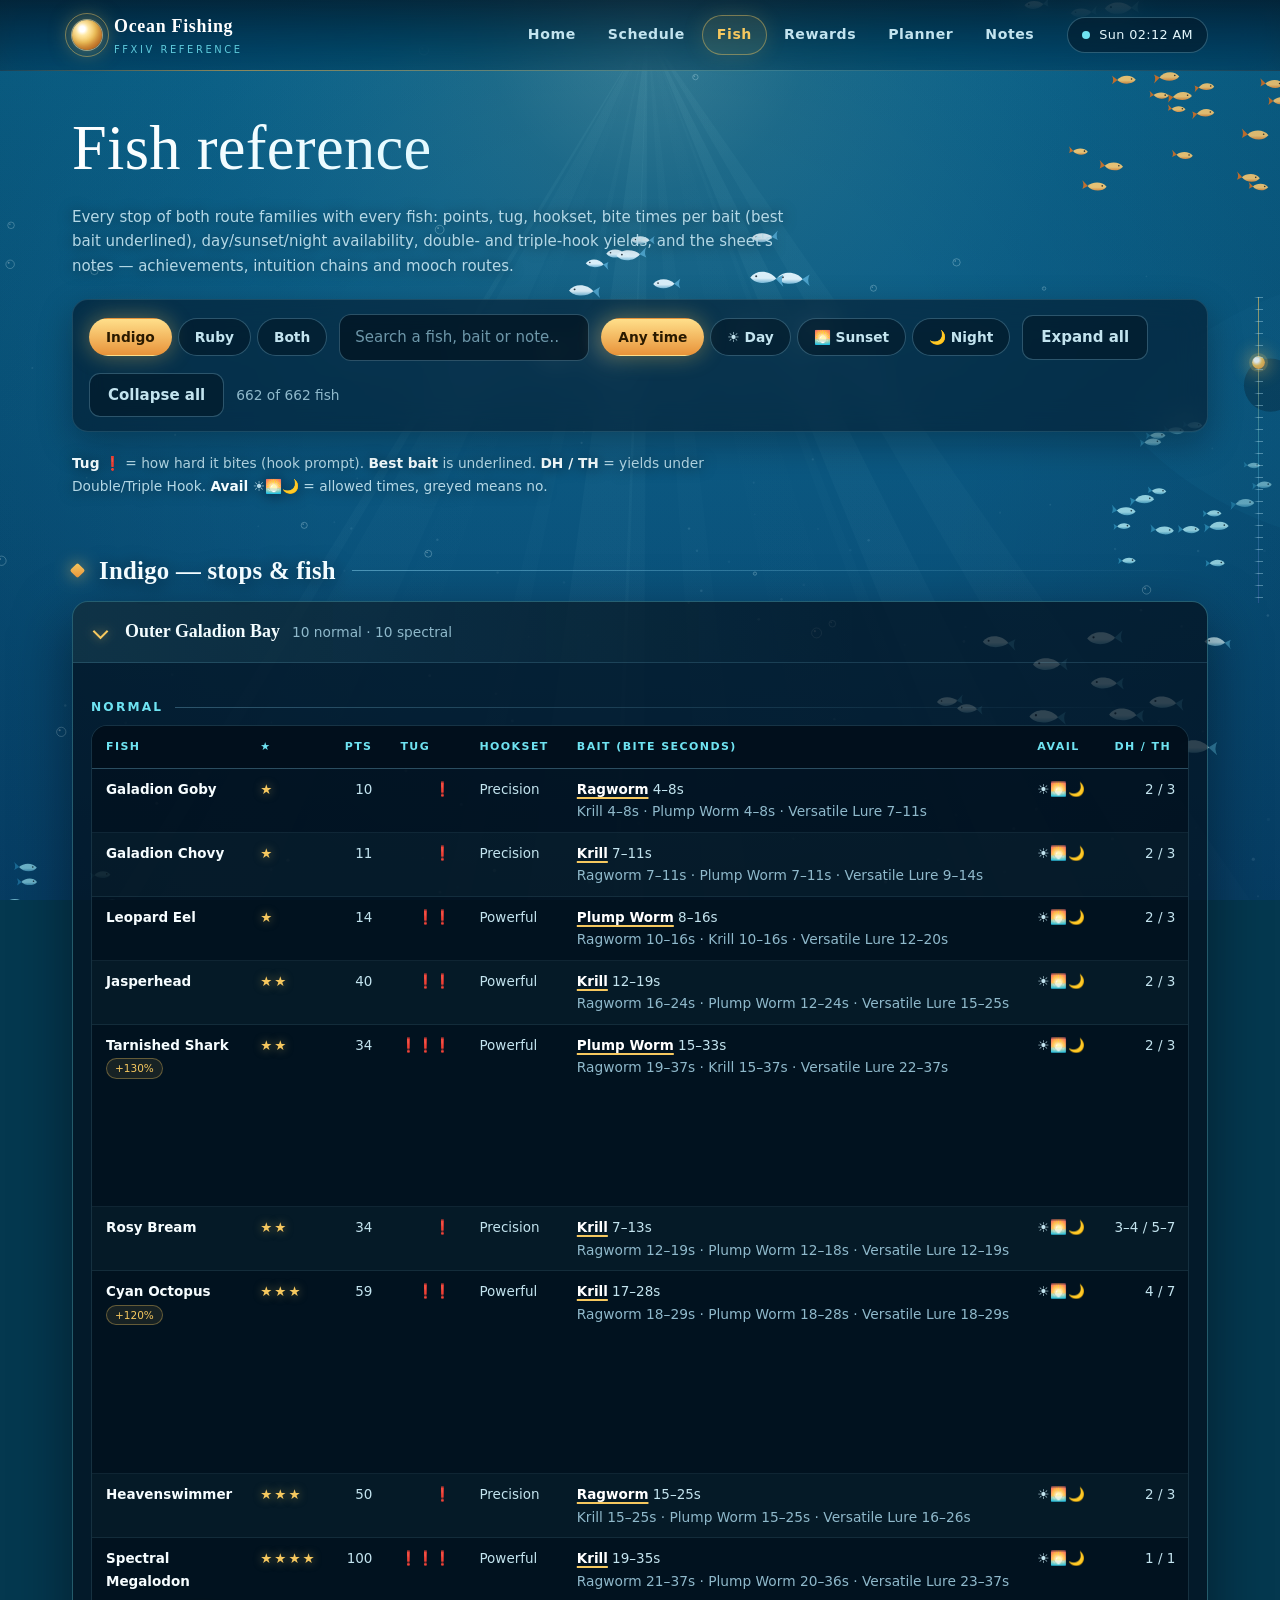
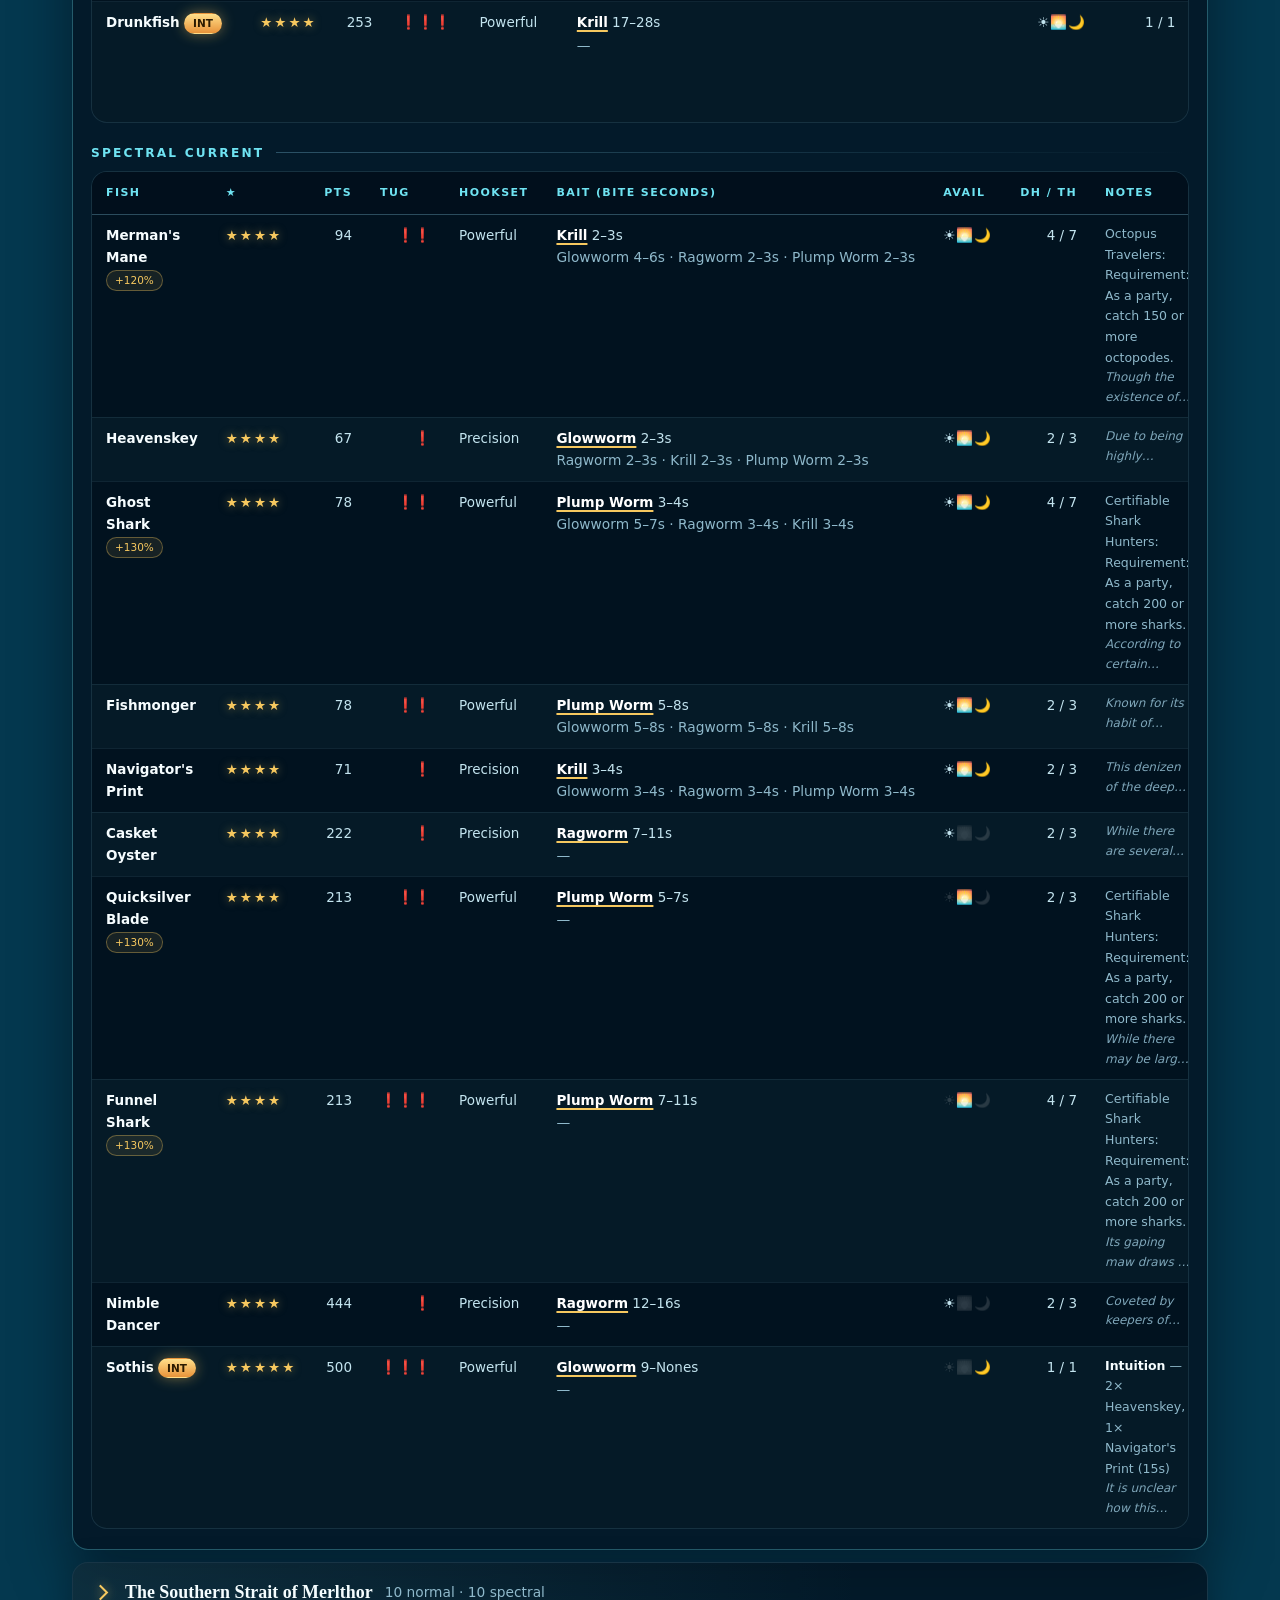
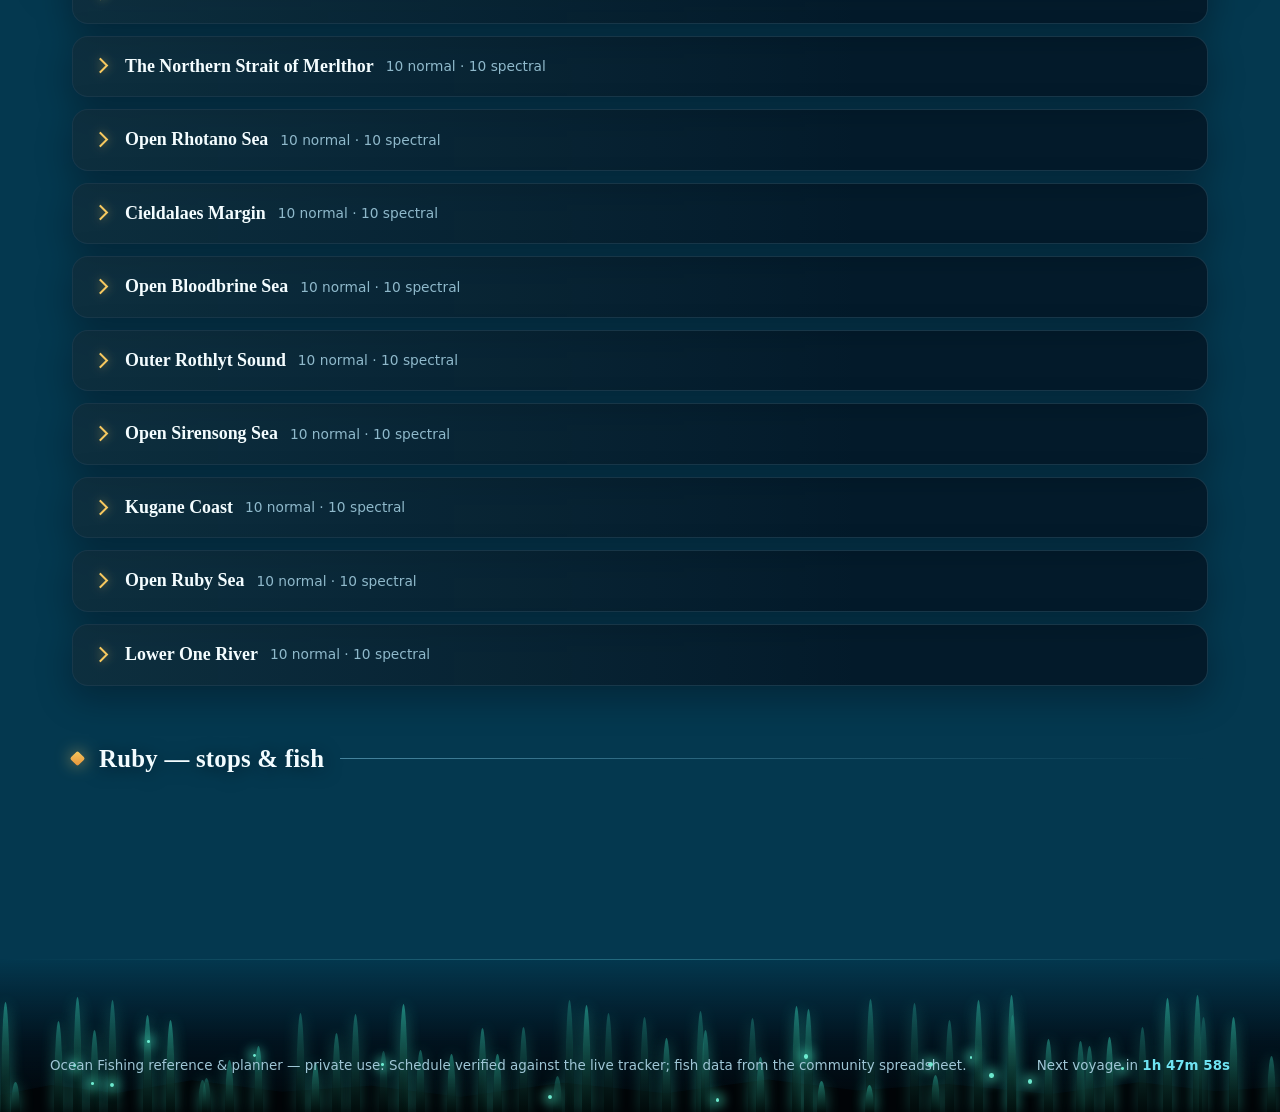
==== commit 2aa24b78: "Redesign: cinematic 'The Descent' theme with living canvas ocean (design only, text unchanged)" ====
--- a/website/fish.html
+++ b/website/fish.html
@@ -124,5 +124,6 @@
 </div></footer>
 <script src="assets/data.js"></script>
 <script src="assets/site.js"></script>
+<script src="assets/ocean.js"></script>
 </body>
 </html>
--- a/website/assets/theme.css
+++ b/website/assets/theme.css
@@ -1,212 +1,326 @@
 /* ==========================================================================
-   Ocean Fishing — theme: Ocean Blue & Sunshine
+   Ocean Fishing — "The Descent"
+   One continuous water column: sunlit surface -> twilight -> abyss.
+   The living scene (fish, rays, jellyfish, things in the dark) is drawn by
+   assets/ocean.js onto a fixed canvas behind the page. This file is skin only.
    ========================================================================== */
 :root{
-  --deep:#06344f;      /* deep ocean      */
-  --ocean:#0b5b84;     /* ocean blue      */
-  --sea:#1279a8;       /* sea             */
-  --sky:#3aa6d8;       /* sky blue        */
-  --aqua:#7fd4ee;      /* shallow aqua    */
-  --foam:#e6f6fc;      /* foam            */
-  --mist:#f3fbfe;      /* sea mist        */
-  --sand:#fffbf0;      /* warm sand       */
-  --cream:#fff6dc;     /* sunshine cream  */
-  --sun:#ffc42e;       /* sunshine        */
-  --sun-deep:#f49b0b;  /* sunshine (deep) */
-  --sun-pale:#ffe9a6;
-  --ink:#0a2a3d;
-  --muted:#4a7c93;
-  --line:rgba(11,91,132,.16);
-  --shadow:0 8px 24px rgba(6,52,79,.10);
-  --shadow-sm:0 3px 10px rgba(6,52,79,.08);
-  --radius:16px;
-  --sun-grad:linear-gradient(180deg,var(--sun),var(--sun-deep));
-  --sea-grad:linear-gradient(180deg,var(--ocean),var(--sea));
+  --ink:#e4f7fc;
+  --ink-2:#c3e4ef;
+  --muted:#8fb9cb;
+  --aqua:#6fe3f2;
+  --aqua-2:#3cc3dd;
+  --gold:#f6c85f;
+  --gold-2:#e8933a;
+  --violet:#a28bff;
+  --coral:#ff7c8c;
+  --glass:rgba(3,19,34,.56);
+  --glass-2:rgba(5,30,50,.50);
+  --solid:rgba(3,17,30,.80);
+  --line:rgba(150,226,255,.15);
+  --line-2:rgba(150,226,255,.28);
+  --radius:18px;
   --maxw:1180px;
+  --display:"Iowan Old Style","Palatino Linotype","Book Antiqua",Palatino,Georgia,serif;
+  --sans:"Segoe UI Variable Text","Segoe UI",system-ui,-apple-system,"Helvetica Neue",Arial,sans-serif;
+  --mono:"Cascadia Mono",Consolas,ui-monospace,monospace;
 }
 *{box-sizing:border-box}
-html{scroll-behavior:smooth}
-body{
-  margin:0;
-  font:15px/1.6 "Segoe UI",system-ui,-apple-system,"Helvetica Neue",Arial,sans-serif;
-  color:var(--ink);
-  background:linear-gradient(180deg,var(--sand) 0%,var(--mist) 38%,var(--foam) 100%);
-  background-attachment:fixed;
-  min-height:100vh;
-  -webkit-font-smoothing:antialiased;
-}
-a{color:var(--ocean);text-underline-offset:2px}
-a:hover{color:var(--sun-deep)}
-h1,h2,h3,h4{color:var(--deep);line-height:1.25;margin:0 0 .5em}
-h1{font-size:1.9rem;letter-spacing:-.01em}
-h2{font-size:1.32rem;margin:36px 0 12px;position:relative;padding-left:15px}
-h2::before{content:"";position:absolute;left:0;top:.16em;bottom:.16em;width:6px;border-radius:4px;background:var(--sun-grad)}
-h3{font-size:1.06rem;margin:20px 0 8px}
-p{margin:.55em 0}
-code{font-family:"Cascadia Mono",Consolas,ui-monospace,monospace;background:var(--foam);border:1px solid var(--line);
-  border-radius:6px;padding:1px 6px;font-size:.88em;color:var(--ocean);white-space:nowrap}
+html{scroll-behavior:smooth;background:#04384f;color-scheme:dark}
+body{margin:0;font:15px/1.65 var(--sans);color:var(--ink);min-height:100vh;background:transparent;
+  -webkit-font-smoothing:antialiased;text-rendering:optimizeLegibility}
+::selection{background:rgba(246,200,95,.35);color:#fff}
+a{color:var(--aqua);text-decoration-color:rgba(111,227,242,.4);text-underline-offset:3px;transition:color .2s,text-decoration-color .2s}
+a:hover{color:var(--gold);text-decoration-color:var(--gold)}
+h1,h2,h3,h4{color:#f3fcff;line-height:1.2;margin:0 0 .5em;font-family:var(--display);font-weight:600}
+p{margin:.6em 0}
+b{font-weight:650;color:#f4fdff}
+code{font-family:var(--mono);background:rgba(2,14,26,.62);border:1px solid var(--line);
+  border-radius:7px;padding:1px 7px;font-size:.88em;color:var(--aqua);white-space:nowrap}
+::-webkit-scrollbar{width:11px;height:11px}
+::-webkit-scrollbar-track{background:rgba(1,8,16,.35)}
+::-webkit-scrollbar-thumb{background:linear-gradient(180deg,rgba(111,227,242,.45),rgba(246,200,95,.4));border-radius:8px;border:2px solid rgba(1,8,16,.6)}
+
+/* ---------- the scene (injected by ocean.js) ---------- */
+#sea{position:fixed;inset:0;width:100%;height:100%;z-index:-2;display:block;pointer-events:none}
+.depthgauge{position:fixed;right:14px;top:50%;transform:translateY(-50%);height:34vh;width:14px;z-index:40;pointer-events:none;opacity:.85}
+.depthgauge::before{content:"";position:absolute;left:6px;top:0;bottom:0;width:1px;background:linear-gradient(180deg,rgba(246,200,95,.7),rgba(111,227,242,.35) 50%,rgba(162,139,255,.25))}
+.depthgauge::after{content:"";position:absolute;left:2px;top:0;bottom:0;width:9px;
+  background:repeating-linear-gradient(180deg,rgba(190,235,250,.45) 0 1px,transparent 1px 12px);
+  -webkit-mask:linear-gradient(90deg,transparent 0,#000 40%,#000 100%);mask:linear-gradient(90deg,transparent 0,#000 40%,#000 100%)}
+.depthgauge i{position:absolute;left:0;width:13px;height:13px;border-radius:50%;margin-top:-6px;top:0;
+  background:radial-gradient(circle at 36% 32%,#fff 0 18%,var(--gold) 45%,var(--gold-2) 100%);
+  box-shadow:0 0 0 3px rgba(246,200,95,.2),0 0 18px 4px rgba(246,200,95,.55)}
+
+/* reveal-on-scroll (class added by ocean.js, so no-JS stays visible) */
+.rv{opacity:0;transform:translateY(26px) scale(.985);filter:blur(7px);
+  transition:opacity .9s cubic-bezier(.2,.7,.2,1),transform .9s cubic-bezier(.2,.7,.2,1),filter .9s cubic-bezier(.2,.7,.2,1);
+  transition-delay:var(--d,0s)}
+.rv.in{opacity:1;transform:none;filter:none}
 
 /* ---------- header / nav ---------- */
-header.top{position:sticky;top:0;z-index:50;background:linear-gradient(90deg,var(--deep),var(--ocean) 55%,var(--sea));
-  border-bottom:3px solid var(--sun);box-shadow:0 4px 18px rgba(6,52,79,.22)}
-.bar{max-width:var(--maxw);margin:0 auto;padding:11px 20px;display:flex;align-items:center;gap:16px;flex-wrap:wrap}
-.brand{display:flex;align-items:center;gap:10px;color:#fff;font-weight:750;letter-spacing:.02em;text-decoration:none;font-size:1.02rem}
-.brand .mark{width:26px;height:26px;border-radius:50%;flex:none;
-  background:radial-gradient(circle at 34% 30%,var(--sun) 0 34%,var(--sun-deep) 55%,var(--sea) 62%,var(--ocean) 100%);
-  box-shadow:0 0 0 2px rgba(255,255,255,.28)}
-.brand small{display:block;font-weight:500;font-size:.66rem;letter-spacing:.16em;text-transform:uppercase;opacity:.72}
-nav.main{display:flex;gap:4px;flex-wrap:wrap;margin-left:auto}
-nav.main a{color:rgba(255,255,255,.82);text-decoration:none;padding:7px 13px;border-radius:999px;font-size:.9rem;font-weight:600;
-  border-bottom:2px solid transparent;transition:.15s}
-nav.main a:hover{color:#fff;background:rgba(255,255,255,.10)}
-nav.main a.on{color:var(--deep);background:var(--sun-grad);box-shadow:0 2px 8px rgba(244,155,11,.35)}
-.live{display:inline-flex;align-items:center;gap:7px;color:#fff;font-size:.82rem;background:rgba(255,255,255,.13);
-  border:1px solid rgba(255,255,255,.22);border-radius:999px;padding:5px 12px;font-variant-numeric:tabular-nums}
-.dot{width:7px;height:7px;border-radius:50%;background:var(--sun);box-shadow:0 0 0 3px rgba(255,196,46,.28)}
+header.top{position:sticky;top:0;z-index:50;
+  background:linear-gradient(180deg,rgba(2,18,32,.74),rgba(2,18,32,.32));
+  -webkit-backdrop-filter:blur(16px) saturate(1.3);backdrop-filter:blur(16px) saturate(1.3);
+  border-bottom:1px solid var(--line)}
+header.top::after{content:"";position:absolute;left:0;right:0;bottom:-1px;height:1px;
+  background:linear-gradient(90deg,transparent,rgba(246,200,95,.75) 18%,rgba(111,227,242,.5) 60%,transparent);opacity:.7}
+.bar{max-width:var(--maxw);margin:0 auto;padding:12px 22px;display:flex;align-items:center;gap:18px;flex-wrap:wrap}
+.brand{display:flex;align-items:center;gap:12px;color:#fff;text-decoration:none;font-family:var(--display);
+  font-weight:600;letter-spacing:.04em;font-size:1.12rem}
+.brand:hover{color:#fff}
+.brand .mark{width:30px;height:30px;border-radius:50%;flex:none;position:relative;
+  background:radial-gradient(circle at 34% 30%,#fff 0 10%,#ffe9a6 22%,var(--gold) 48%,var(--gold-2) 74%,#6a3a10 100%);
+  box-shadow:0 0 0 1px rgba(255,236,180,.5),0 0 22px rgba(246,200,95,.55),inset -3px -4px 8px rgba(120,60,10,.45)}
+.brand .mark::after{content:"";position:absolute;inset:-7px;border-radius:50%;
+  border:1px solid rgba(246,200,95,.45);animation:ripple 3.8s ease-out infinite}
+@keyframes ripple{0%{transform:scale(.7);opacity:.9}100%{transform:scale(1.5);opacity:0}}
+.brand small{display:block;font-family:var(--sans);font-weight:500;font-size:.62rem;letter-spacing:.26em;text-transform:uppercase;color:var(--aqua);opacity:.85}
+nav.main{display:flex;gap:2px;flex-wrap:wrap;margin-left:auto}
+nav.main a{position:relative;color:var(--ink-2);text-decoration:none;padding:8px 15px;border-radius:999px;font-size:.88rem;font-weight:600;
+  letter-spacing:.04em;transition:color .25s,background .25s,box-shadow .25s}
+nav.main a::after{content:"";position:absolute;left:50%;bottom:3px;width:0;height:2px;border-radius:2px;
+  background:linear-gradient(90deg,var(--aqua),var(--gold));transition:width .3s,left .3s}
+nav.main a:hover{color:#fff}
+nav.main a:hover::after{width:46%;left:27%}
+nav.main a.on{color:var(--gold);background:rgba(246,200,95,.1);box-shadow:inset 0 0 0 1px rgba(246,200,95,.42),0 0 22px rgba(246,200,95,.14)}
+nav.main a.on::after{display:none}
+.live{display:inline-flex;align-items:center;gap:9px;color:var(--ink);font-size:.8rem;background:rgba(3,22,38,.55);
+  border:1px solid var(--line-2);border-radius:999px;padding:6px 14px;font-variant-numeric:tabular-nums;letter-spacing:.03em}
+.dot{width:8px;height:8px;border-radius:50%;background:var(--aqua);box-shadow:0 0 0 0 rgba(111,227,242,.6);animation:beacon 2.2s infinite}
+@keyframes beacon{0%{box-shadow:0 0 0 0 rgba(111,227,242,.6)}70%{box-shadow:0 0 0 9px rgba(111,227,242,0)}100%{box-shadow:0 0 0 0 rgba(111,227,242,0)}}
 
 /* ---------- layout ---------- */
-.wrap{max-width:var(--maxw);margin:0 auto;padding:22px 20px 70px}
-.card{background:#fff;border:1px solid var(--line);border-radius:var(--radius);box-shadow:var(--shadow);padding:20px;margin:14px 0}
-.grid{display:grid;gap:14px}
-.g2{grid-template-columns:repeat(auto-fit,minmax(280px,1fr))}
-.g3{grid-template-columns:repeat(auto-fit,minmax(215px,1fr))}
-.g4{grid-template-columns:repeat(auto-fit,minmax(178px,1fr))}
+.wrap{position:relative;z-index:1;max-width:var(--maxw);margin:0 auto;padding:34px 22px 110px}
+.card{position:relative;background:var(--glass);border:1px solid var(--line);border-radius:var(--radius);padding:22px 24px;margin:16px 0;
+  -webkit-backdrop-filter:blur(14px) saturate(1.25);backdrop-filter:blur(14px) saturate(1.25);
+  box-shadow:0 18px 50px rgba(0,6,14,.38),inset 0 1px 0 rgba(255,255,255,.07)}
+.card::before{content:"";position:absolute;left:24px;right:24px;top:-1px;height:1px;background:linear-gradient(90deg,transparent,rgba(111,227,242,.6),transparent)}
+.grid{display:grid;gap:16px}
+.g2{grid-template-columns:repeat(auto-fit,minmax(300px,1fr))}
+.g3{grid-template-columns:repeat(auto-fit,minmax(225px,1fr))}
+.g4{grid-template-columns:repeat(auto-fit,minmax(190px,1fr))}
 .muted{color:var(--muted)}
 .small{font-size:.86rem}
-.pill{display:inline-block;font-size:.72rem;letter-spacing:.09em;text-transform:uppercase;font-weight:700;
-  color:var(--ocean);background:var(--foam);border:1px solid var(--line);border-radius:999px;padding:2px 9px}
-.pill.sun{background:var(--sun-grad);color:#3a2400;border-color:transparent}
-.pill.sea{background:var(--sea-grad);color:#eaf8ff;border-color:transparent}
-
-/* ---------- hero ---------- */
-.hero{position:relative;overflow:hidden;border-radius:22px;padding:40px 34px 46px;color:#fff;
-  background:linear-gradient(180deg,#0a4a6e 0%,var(--ocean) 46%,var(--sea) 100%);box-shadow:var(--shadow)}
-.hero::before{content:"";position:absolute;right:-70px;top:-80px;width:280px;height:280px;border-radius:50%;
-  background:radial-gradient(circle at 50% 50%,#fff3c4 0 12%,var(--sun) 34%,var(--sun-deep) 52%,rgba(244,155,11,0) 73%);
-  filter:blur(1px);opacity:.92}
-.hero::after{content:"";position:absolute;left:0;right:0;bottom:0;height:44px;
-  background:radial-gradient(60% 130% at 12% 100%,var(--foam) 0 62%,transparent 63%),
-             radial-gradient(55% 120% at 44% 108%,var(--foam) 0 60%,transparent 61%),
-             radial-gradient(70% 140% at 82% 104%,var(--foam) 0 62%,transparent 63%)}
-.hero h1{color:#fff;font-size:2.15rem;margin-bottom:.28em;position:relative}
-.hero p{color:rgba(255,255,255,.9);max-width:62ch;position:relative}
-.hero .kpis{display:flex;gap:10px;flex-wrap:wrap;margin-top:18px;position:relative}
-.kpi{background:rgba(255,255,255,.13);border:1px solid rgba(255,255,255,.24);border-radius:14px;padding:10px 15px;min-width:132px}
-.kpi b{display:block;font-size:1.16rem;color:var(--sun)}
-.kpi span{font-size:.76rem;letter-spacing:.07em;text-transform:uppercase;opacity:.82}
+.pill{display:inline-block;vertical-align:middle;font-family:var(--sans);font-size:.7rem;letter-spacing:.12em;text-transform:uppercase;font-weight:700;
+  color:var(--aqua);background:rgba(111,227,242,.1);border:1px solid rgba(111,227,242,.35);border-radius:999px;padding:3px 11px}
+.pill.sun{color:var(--gold);background:rgba(246,200,95,.1);border-color:rgba(246,200,95,.45)}
+
+/* ---------- headings ---------- */
+h1{font-size:clamp(2.3rem,5.4vw,3.9rem);letter-spacing:.005em;margin:6px 0 .3em;font-weight:500;
+  background:linear-gradient(100deg,#fff 0%,#bff3ff 30%,#ffe9a6 50%,#bff3ff 70%,#fff 100%);background-size:240% 100%;
+  -webkit-background-clip:text;background-clip:text;-webkit-text-fill-color:transparent;color:transparent;
+  animation:lightplay 9s ease-in-out infinite alternate;filter:drop-shadow(0 4px 22px rgba(0,20,40,.45))}
+@keyframes lightplay{from{background-position:0% 0}to{background-position:100% 0}}
+h2{display:flex;align-items:center;gap:.65em;font-size:1.55rem;margin:58px 0 16px;letter-spacing:.01em;text-shadow:0 2px 18px rgba(0,16,32,.6)}
+h2::before{content:"";flex:none;width:11px;height:11px;transform:rotate(45deg);border-radius:2px;
+  background:linear-gradient(135deg,var(--gold),var(--gold-2));box-shadow:0 0 16px rgba(246,200,95,.7)}
+h2::after{content:"";flex:1;min-width:30px;height:1px;background:linear-gradient(90deg,rgba(150,226,255,.45),transparent)}
+h3{font-size:1.14rem;margin:22px 0 8px}
+p.muted,.wrap>p,.card p,.msg li{text-shadow:0 1px 10px rgba(0,10,22,.85),0 0 2px rgba(0,10,22,.6)}
+p.muted{color:#b4d8e6;max-width:78ch;text-shadow:0 1px 14px rgba(0,14,28,.7)}
+
+/* ---------- hero: the surface seen from below ---------- */
+.hero{position:relative;padding:clamp(34px,7vw,92px) 0 clamp(30px,5vw,56px);color:#fff;isolation:isolate}
+.hero::before{content:"";position:absolute;z-index:-1;left:50%;top:-220px;width:min(1100px,130vw);height:560px;transform:translateX(-50%);
+  background:radial-gradient(ellipse at 50% 38%,rgba(255,244,200,.55) 0,rgba(255,214,120,.26) 24%,rgba(255,200,90,.08) 46%,transparent 68%);
+  animation:sunbreath 7s ease-in-out infinite alternate;pointer-events:none}
+@keyframes sunbreath{from{opacity:.7;transform:translateX(-50%) scale(.96)}to{opacity:1;transform:translateX(-50%) scale(1.05)}}
+.hero h1{filter:drop-shadow(0 2px 3px rgba(0,30,50,.55)) drop-shadow(0 6px 28px rgba(0,20,40,.6));padding-bottom:.08em;font-size:clamp(3.1rem,10.5vw,8rem);line-height:.95;letter-spacing:-.015em;margin:0 0 .22em;font-weight:500}
+.hero p{color:#e8f9ff;max-width:60ch;font-size:clamp(1.02rem,1.5vw,1.2rem);line-height:1.7;text-shadow:0 2px 20px rgba(0,22,40,.65)}
+.hero .kpis{display:flex;gap:14px;flex-wrap:wrap;margin-top:34px}
+.kpi{position:relative;min-width:156px;padding:14px 20px 13px;border-radius:16px;overflow:hidden;
+  background:linear-gradient(160deg,rgba(255,255,255,.14),rgba(255,255,255,.04));border:1px solid rgba(255,255,255,.22);
+  -webkit-backdrop-filter:blur(14px);backdrop-filter:blur(14px);box-shadow:0 12px 34px rgba(0,16,32,.3),inset 0 1px 0 rgba(255,255,255,.25)}
+.kpi::after{content:"";position:absolute;inset:0;background:linear-gradient(110deg,transparent 35%,rgba(255,255,255,.18) 50%,transparent 65%);
+  transform:translateX(-120%);animation:glint 7s ease-in-out infinite}
+.kpi:nth-child(2)::after{animation-delay:1.2s}.kpi:nth-child(3)::after{animation-delay:2.4s}.kpi:nth-child(4)::after{animation-delay:3.6s}
+@keyframes glint{0%,55%{transform:translateX(-120%)}100%{transform:translateX(120%)}}
+.kpi b{display:block;font-family:var(--display);font-size:1.4rem;font-weight:600;color:var(--gold);line-height:1.25;text-shadow:0 0 22px rgba(246,200,95,.45)}
+.kpi span{display:block;margin-top:3px;font-size:.74rem;font-weight:600;letter-spacing:.14em;text-transform:uppercase;color:#d5f1fb;opacity:.92}
 .kpi.live-kpi b{font-variant-numeric:tabular-nums}
 
 /* ---------- facts ---------- */
-.fact{background:#fff;border:1px solid var(--line);border-left:4px solid var(--sun);border-radius:12px;padding:11px 14px;box-shadow:var(--shadow-sm)}
-.fact b{display:block;color:var(--deep);font-size:1.02rem}
-.fact span{font-size:.8rem;letter-spacing:.05em;text-transform:uppercase;color:var(--muted);font-weight:700}
-
-/* ---------- message/buff cards ---------- */
-.msg{border-radius:14px;padding:16px 18px;border:1px solid var(--line);background:#fff;box-shadow:var(--shadow-sm);
-  border-top:4px solid var(--sea)}
-.msg.spectral{border-top-color:#7a5cd8;background:linear-gradient(180deg,#f7f5ff,#fff)}
-.msg.sun{border-top-color:var(--sun);background:linear-gradient(180deg,var(--cream),#fff)}
-.msg.sky{border-top-color:var(--sky);background:linear-gradient(180deg,var(--mist),#fff)}
-.msg.muted2{border-top-color:var(--muted)}
-.msg h3{margin:0 0 8px;display:flex;align-items:center;gap:9px}
-.msg ul{margin:.2em 0 0;padding-left:1.15em}
-.msg li{margin:.3em 0}
+.fact{position:relative;display:block;padding:16px 18px 16px 20px;border-radius:14px;color:inherit;
+  background:var(--glass-2);border:1px solid var(--line);
+  -webkit-backdrop-filter:blur(12px);backdrop-filter:blur(12px);box-shadow:0 10px 30px rgba(0,8,18,.28);
+  transition:transform .35s cubic-bezier(.2,.7,.2,1),border-color .35s,box-shadow .35s;overflow:hidden}
+.fact::before{content:"";position:absolute;left:0;top:14px;bottom:14px;width:3px;border-radius:3px;background:linear-gradient(180deg,var(--gold),var(--aqua-2));
+  box-shadow:0 0 12px rgba(246,200,95,.6)}
+.fact::after{content:"";position:absolute;right:-30%;bottom:-70%;width:70%;height:120%;border-radius:50%;
+  background:radial-gradient(closest-side,rgba(111,227,242,.18),transparent);opacity:0;transition:opacity .4s}
+.fact:hover{transform:translateY(-4px);border-color:rgba(246,200,95,.5);box-shadow:0 18px 40px rgba(0,8,18,.45),0 0 26px rgba(246,200,95,.14)}
+.fact:hover::after{opacity:1}
+.fact b{display:block;color:#f4fdff;font-size:1.02rem;font-weight:600;margin-top:3px}
+.fact span{font-size:.7rem;letter-spacing:.16em;text-transform:uppercase;color:var(--aqua);font-weight:700}
+a.fact:hover b{color:var(--gold)}
+
+/* ---------- message / buff cards ---------- */
+.msg{--c:var(--aqua-2);position:relative;border-radius:18px;padding:22px 24px 20px;border:1px solid var(--line);overflow:hidden;
+  background:linear-gradient(170deg,rgba(6,34,56,.66),rgba(2,14,26,.62));
+  -webkit-backdrop-filter:blur(14px);backdrop-filter:blur(14px);box-shadow:0 18px 44px rgba(0,6,14,.38),inset 0 1px 0 rgba(255,255,255,.07);
+  transition:transform .4s cubic-bezier(.2,.7,.2,1),border-color .4s}
+.msg::before{content:"";position:absolute;left:0;right:0;top:0;height:2px;background:linear-gradient(90deg,transparent,var(--c),transparent);box-shadow:0 0 22px 2px var(--c)}
+.msg::after{content:"";position:absolute;width:260px;height:260px;right:-90px;top:-110px;border-radius:50%;pointer-events:none;
+  background:radial-gradient(closest-side,var(--c),transparent 70%);opacity:.18;animation:orbfloat 9s ease-in-out infinite alternate}
+@keyframes orbfloat{from{transform:translate(0,0)}to{transform:translate(-26px,22px) scale(1.12)}}
+.msg:hover{transform:translateY(-3px);border-color:var(--c)}
+.msg.spectral{--c:var(--violet)}
+.msg.sun{--c:var(--gold)}
+.msg.sky{--c:var(--aqua)}
+.msg.muted2{--c:#7f98a6}
+.msg h3{margin:0 0 10px;display:flex;align-items:center;gap:10px;font-size:1.28rem;color:#fff}
+.msg h3::before{content:"";width:9px;height:9px;border-radius:50%;background:var(--c);box-shadow:0 0 14px 3px var(--c);flex:none;animation:beacon2 3s ease-in-out infinite}
+@keyframes beacon2{0%,100%{opacity:1}50%{opacity:.45}}
+.msg ul{margin:.2em 0 0;padding-left:1.15em;position:relative;z-index:1}
+.msg li{margin:.42em 0;color:var(--ink-2)}
+.msg li::marker{color:var(--c)}
 
 /* ---------- tables ---------- */
-.tblwrap{overflow-x:auto;border:1px solid var(--line);border-radius:12px;background:#fff;box-shadow:var(--shadow-sm)}
+.tblwrap{overflow-x:auto;border:1px solid var(--line);border-radius:16px;background:var(--solid);box-shadow:0 18px 50px rgba(0,6,14,.4),inset 0 1px 0 rgba(255,255,255,.05)}
 table{width:100%;border-collapse:collapse;font-size:13.5px}
-thead th{background:var(--sea-grad);color:#fff;text-align:left;padding:9px 11px;font-weight:650;font-size:12px;
-  letter-spacing:.03em;white-space:nowrap;position:sticky;top:0}
-tbody td{padding:7px 11px;border-top:1px solid var(--line);vertical-align:top}
-tbody tr:nth-child(even){background:var(--mist)}
-tbody tr:hover{background:var(--cream)}
+thead th{background:rgba(2,16,29,.96);color:var(--aqua);text-align:left;padding:12px 14px;font-weight:700;font-size:11px;
+  letter-spacing:.13em;text-transform:uppercase;white-space:nowrap;position:sticky;top:0;border-bottom:1px solid var(--line-2)}
+tbody td{padding:9px 14px;border-top:1px solid rgba(150,226,255,.09);vertical-align:top;color:var(--ink-2);transition:background .2s}
+tbody tr:nth-child(even){background:rgba(120,210,255,.035)}
+tbody tr:hover{background:linear-gradient(90deg,rgba(246,200,95,.11),rgba(111,227,242,.06))}
+tbody tr:hover td:first-child{box-shadow:inset 3px 0 0 var(--gold)}
+td b{color:#f6fdff}
 td.num{text-align:right;font-variant-numeric:tabular-nums;white-space:nowrap}
-.stars{color:var(--sun-deep);letter-spacing:1px;white-space:nowrap}
-.best{font-weight:750;color:var(--deep);text-decoration:underline;text-decoration-color:var(--sun);text-decoration-thickness:2px}
+.stars{color:var(--gold);letter-spacing:2px;white-space:nowrap;text-shadow:0 0 10px rgba(246,200,95,.5)}
+.best{font-weight:700;color:#fff;text-decoration:underline;text-decoration-color:var(--gold);text-decoration-thickness:2px;text-underline-offset:3px}
 .bait{white-space:nowrap}
 .notes{color:var(--muted);font-size:12.5px}
 .av{white-space:nowrap;letter-spacing:1px}
-.av .off{opacity:.2;filter:grayscale(1)}
-.desc{color:var(--muted);font-size:12px;font-style:italic;max-width:52ch;
-  display:-webkit-box;-webkit-line-clamp:2;-webkit-box-orient:vertical;overflow:hidden}
+.av .off{opacity:.18;filter:grayscale(1)}
+.desc{color:#7ea6b9;font-size:12px;font-style:italic;max-width:52ch;display:-webkit-box;-webkit-line-clamp:2;-webkit-box-orient:vertical;overflow:hidden}
 
 /* ---------- tags ---------- */
-.tag{display:inline-block;font-size:10.5px;line-height:1.5;padding:1px 7px;border-radius:999px;
-  border:1px solid var(--line);color:var(--muted);background:#fff;white-space:nowrap}
-.tag.intu{background:var(--sun-grad);color:#3a2400;border-color:transparent;font-weight:750}
-.tag.spec{background:var(--sea-grad);color:#eaf8ff;border-color:transparent;font-weight:650}
-.tag.bonus{background:var(--cream);color:#8a5b00;border-color:#f3d99a}
+.tag{display:inline-block;font-size:10.5px;line-height:1.55;padding:1px 8px;border-radius:999px;border:1px solid var(--line-2);color:var(--muted);background:rgba(2,16,29,.5);white-space:nowrap}
+.tag.intu{color:#2a1a00;background:linear-gradient(180deg,#ffdf8a,var(--gold-2));border-color:transparent;font-weight:800;box-shadow:0 0 14px rgba(246,200,95,.45)}
+.tag.spec{color:#efe9ff;background:linear-gradient(180deg,#8b6fff,#5a3fd0);border-color:transparent;font-weight:700;box-shadow:0 0 14px rgba(140,110,255,.5)}
+.tag.bonus{color:var(--gold);background:rgba(246,200,95,.09);border-color:rgba(246,200,95,.35)}
 
 /* ---------- controls ---------- */
-.controls{display:flex;gap:10px;align-items:center;flex-wrap:wrap;margin:14px 0}
-.search{border:1px solid var(--line);border-radius:10px;padding:9px 13px;font:inherit;background:#fff;min-width:250px;box-shadow:var(--shadow-sm)}
-.search:focus{outline:2px solid var(--aqua);outline-offset:1px;border-color:var(--sea)}
-.chip{font:inherit;font-size:.87rem;font-weight:600;color:var(--ocean);background:#fff;border:1px solid var(--line);
-  border-radius:999px;padding:6px 14px;cursor:pointer;transition:.14s;box-shadow:var(--shadow-sm)}
-.chip:hover{border-color:var(--sea)}
-.chip.on{background:var(--sun-grad);color:#3a2400;border-color:transparent;box-shadow:0 2px 8px rgba(244,155,11,.32)}
-.btn{font:inherit;font-weight:650;color:#3a2400;background:var(--sun-grad);border:0;border-radius:10px;padding:9px 16px;
-  cursor:pointer;box-shadow:0 3px 10px rgba(244,155,11,.3)}
-.btn.ghost{background:#fff;color:var(--ocean);border:1px solid var(--line);box-shadow:var(--shadow-sm)}
-.count{color:var(--sun-deep);font-weight:750;font-variant-numeric:tabular-nums}
+.controls{display:flex;gap:12px;align-items:center;flex-wrap:wrap;margin:20px 0;padding:14px 16px;border-radius:16px;
+  background:var(--glass);border:1px solid var(--line);-webkit-backdrop-filter:blur(14px);backdrop-filter:blur(14px);box-shadow:0 12px 34px rgba(0,6,14,.3)}
+.chips{display:inline-flex;gap:6px;flex-wrap:wrap}
+.search,select{font:inherit;color:var(--ink);background:rgba(1,10,20,.6);border:1px solid var(--line-2);border-radius:12px;padding:10px 15px;min-width:250px;
+  transition:border-color .25s,box-shadow .25s}
+select{min-width:0;padding:6px 10px;border-radius:9px}
+.search::placeholder{color:#6d97a9}
+.search:focus,select:focus{outline:none;border-color:var(--aqua);box-shadow:0 0 0 3px rgba(111,227,242,.2),0 0 24px rgba(111,227,242,.18)}
+.chip{font:inherit;font-size:.86rem;font-weight:600;color:var(--ink-2);background:rgba(3,22,38,.6);border:1px solid var(--line-2);
+  border-radius:999px;padding:7px 16px;cursor:pointer;transition:.22s}
+.chip:hover{border-color:var(--aqua);color:#fff;transform:translateY(-1px)}
+.chip.on{color:#2a1a00;background:linear-gradient(180deg,#ffdf8a,var(--gold-2));border-color:transparent;box-shadow:0 0 22px rgba(246,200,95,.4)}
+.btn{font:inherit;font-weight:650;color:#2a1a00;background:linear-gradient(180deg,#ffdf8a,var(--gold-2));border:0;border-radius:11px;padding:9px 18px;cursor:pointer;
+  box-shadow:0 6px 22px rgba(246,200,95,.3);transition:transform .2s,box-shadow .2s}
+.btn:hover{transform:translateY(-2px);box-shadow:0 10px 28px rgba(246,200,95,.45)}
+.btn.ghost{background:rgba(3,22,38,.6);color:var(--ink-2);border:1px solid var(--line-2);box-shadow:none}
+.btn.ghost:hover{border-color:var(--aqua);color:#fff;box-shadow:0 0 22px rgba(111,227,242,.2)}
+.count{color:var(--gold);font-weight:700;font-variant-numeric:tabular-nums;text-shadow:0 0 14px rgba(246,200,95,.4)}
+label.small{color:var(--muted)}
 
 /* ---------- details ---------- */
-details{background:#fff;border:1px solid var(--line);border-radius:14px;margin:10px 0;box-shadow:var(--shadow-sm);overflow:hidden}
-details[open]{box-shadow:var(--shadow)}
-summary{cursor:pointer;padding:12px 16px;font-weight:700;color:var(--deep);display:flex;align-items:center;gap:10px;flex-wrap:wrap;
-  background:linear-gradient(180deg,#fff,var(--mist));border-left:5px solid var(--sea)}
-summary::-webkit-details-marker{color:var(--sea)}
+details{background:rgba(3,17,30,.74);border:1px solid var(--line);border-radius:16px;margin:12px 0;overflow:hidden;
+  box-shadow:0 12px 34px rgba(0,6,14,.34);transition:border-color .3s,box-shadow .3s}
+details:hover{border-color:var(--line-2)}
+details[open]{border-color:rgba(111,227,242,.32);box-shadow:0 20px 56px rgba(0,6,14,.5)}
+summary{cursor:pointer;list-style:none;padding:15px 20px 15px 52px;font-family:var(--display);font-size:1.12rem;font-weight:600;color:#f4fdff;
+  display:flex;align-items:center;gap:12px;flex-wrap:wrap;position:relative;
+  background:linear-gradient(90deg,rgba(111,227,242,.1),transparent 70%);transition:background .3s}
+summary::-webkit-details-marker{display:none}
+summary::before{content:"";position:absolute;left:22px;top:50%;width:9px;height:9px;margin-top:-6px;border-right:2px solid var(--gold);border-bottom:2px solid var(--gold);
+  transform:rotate(-45deg);transition:transform .3s;filter:drop-shadow(0 0 5px rgba(246,200,95,.6))}
+details[open]>summary::before{transform:rotate(45deg)}
+summary:hover{background:linear-gradient(90deg,rgba(246,200,95,.12),transparent 70%)}
+summary .muted{font-family:var(--sans);font-weight:500}
 details[open]>summary{border-bottom:1px solid var(--line)}
-.dbody{padding:12px 16px 16px}
-.sub{margin:14px 0 6px;font-weight:750;color:var(--sea);font-size:.86rem;letter-spacing:.06em;text-transform:uppercase;display:flex;align-items:center;gap:8px}
-.sub::after{content:"";flex:1;height:1px;background:var(--line)}
+.dbody{padding:14px 18px 20px}
+.dbody .tblwrap{box-shadow:none;background:rgba(1,10,20,.5)}
+.sub{margin:20px 0 8px;font-weight:700;color:var(--aqua);font-size:.76rem;letter-spacing:.18em;text-transform:uppercase;display:flex;align-items:center;gap:12px;font-family:var(--sans)}
+.sub::after{content:"";flex:1;height:1px;background:linear-gradient(90deg,var(--line-2),transparent)}
 
 /* ---------- pattern grid ---------- */
-.pat{display:grid;grid-template-columns:repeat(auto-fill,minmax(88px,1fr));gap:6px;margin-top:8px}
-.pat span{border:1px solid var(--line);border-radius:8px;padding:4px 6px;font-size:11.5px;text-align:center;background:#fff;
-  color:var(--muted);white-space:nowrap;overflow:hidden;text-overflow:ellipsis}
-.pat span.sun{background:var(--sun-grad);color:#3a2400;border-color:transparent;font-weight:750}
-.pat span.wk{background:var(--cream)}
+.pat{display:grid;grid-template-columns:repeat(auto-fill,minmax(128px,1fr));gap:7px;margin-top:10px}
+.pat span{border:1px solid var(--line);border-radius:10px;padding:5px 6px;font-size:11.5px;text-align:center;background:rgba(2,14,26,.6);
+  color:var(--ink-2);background:rgba(2,14,26,.82);white-space:normal;word-break:break-word;line-height:1.3;transition:transform .2s,border-color .2s,color .2s}
+.pat span:hover{transform:translateY(-2px);border-color:var(--aqua);color:#fff}
+.pat span.sun{color:#2a1a00;background:linear-gradient(180deg,#ffdf8a,var(--gold-2));border-color:transparent;font-weight:800;
+  animation:pulsegold 2.4s ease-in-out infinite}
+@keyframes pulsegold{0%,100%{box-shadow:0 0 12px rgba(246,200,95,.45)}50%{box-shadow:0 0 30px rgba(246,200,95,.9)}}
+.pat span.wk{background:rgba(246,200,95,.08)}
 
 /* ---------- planner ---------- */
-.voyage{margin:14px 0}
-.voyage .when{display:flex;align-items:baseline;gap:12px;flex-wrap:wrap}
-.voyage .when .t{font-weight:750;color:var(--deep);font-size:1.05rem}
+.voyage{margin:18px 0;animation:surface .8s cubic-bezier(.2,.7,.2,1) both}
+.voyage:nth-child(2){animation-delay:.07s}.voyage:nth-child(3){animation-delay:.14s}.voyage:nth-child(4){animation-delay:.21s}
+.voyage:nth-child(5){animation-delay:.28s}.voyage:nth-child(6){animation-delay:.35s}.voyage:nth-child(n+7){animation-delay:.42s}
+@keyframes surface{from{opacity:0;transform:translateY(24px);filter:blur(6px)}to{opacity:1;transform:none;filter:none}}
+.voyage .when{display:flex;align-items:baseline;gap:14px;flex-wrap:wrap}
+.voyage .when .t{font-family:var(--display);font-weight:600;color:#fff;font-size:1.3rem}
 .voyage .when .u{color:var(--muted);font-size:.85rem}
-.fam{font-size:11px;letter-spacing:.1em;text-transform:uppercase;font-weight:750;padding:2px 10px;border-radius:999px;border:1px solid transparent}
-.fam.indigo{background:var(--sea-grad);color:#eaf8ff}
-.fam.ruby{background:linear-gradient(180deg,#e2637a,#c53f5b);color:#fff}
-.stopcard{background:var(--mist);border:1px solid var(--line);border-radius:12px;padding:12px 14px}
-.stopcard h4{margin:0;font-size:.98rem}
-.tod{font-size:.76rem;letter-spacing:.07em;text-transform:uppercase;color:var(--sea);font-weight:700}
-.tgt{display:flex;justify-content:space-between;gap:10px;padding:3px 0;border-bottom:1px dashed rgba(29,67,86,.28);font-size:13px}
+.fam{font-size:11px;letter-spacing:.16em;text-transform:uppercase;font-weight:800;padding:3px 12px;border-radius:999px;border:1px solid transparent}
+.fam.indigo{color:#dff6ff;background:linear-gradient(180deg,#2f8fd0,#1b5fa6);box-shadow:0 0 18px rgba(60,160,230,.5)}
+.fam.ruby{color:#fff;background:linear-gradient(180deg,#f0607e,#b8284a);box-shadow:0 0 18px rgba(240,96,126,.5)}
+.stopcard{position:relative;background:rgba(1,12,22,.52);border:1px solid var(--line);border-radius:14px;padding:15px 17px;transition:border-color .3s,transform .3s}
+.stopcard:hover{border-color:var(--line-2);transform:translateY(-3px)}
+.stopcard h4{margin:0;font-size:1.04rem}
+.tod{font-size:.7rem;letter-spacing:.16em;text-transform:uppercase;color:var(--aqua);font-weight:700}
+.tgt{display:flex;justify-content:space-between;gap:10px;padding:5px 0;border-bottom:1px dashed rgba(150,226,255,.2);font-size:13px}
 .tgt:last-child{border-bottom:0}
 .tgt .b{color:var(--muted);font-size:12px}
-.next{border-color:var(--sun);box-shadow:0 0 0 1px rgba(255,196,46,.35),var(--shadow)}
-
-/* ---------- footer ---------- */
-footer{border-top:3px solid var(--sun);background:linear-gradient(90deg,var(--deep),var(--ocean));color:rgba(255,255,255,.82);
-  padding:22px 20px;font-size:.84rem}
-footer .bar{padding:0}
+.next{border-color:rgba(246,200,95,.6);animation:surface .8s cubic-bezier(.2,.7,.2,1) both,nextglow 3.4s ease-in-out .9s infinite}
+@keyframes nextglow{0%,100%{box-shadow:0 18px 50px rgba(0,6,14,.38),0 0 0 1px rgba(246,200,95,.25),0 0 26px rgba(246,200,95,.12)}
+  50%{box-shadow:0 18px 50px rgba(0,6,14,.38),0 0 0 1px rgba(246,200,95,.6),0 0 54px rgba(246,200,95,.3)}}
+
+/* ---------- notices ---------- */
+.notice{position:relative;border:1px solid rgba(246,200,95,.3);border-radius:14px;padding:15px 20px 15px 24px;font-size:.92rem;color:var(--ink-2);
+  background:linear-gradient(100deg,rgba(246,200,95,.1),rgba(3,17,30,.6) 60%);-webkit-backdrop-filter:blur(12px);backdrop-filter:blur(12px)}
+.notice::before{content:"";position:absolute;left:0;top:12px;bottom:12px;width:3px;border-radius:3px;background:var(--gold);box-shadow:0 0 14px var(--gold)}
+.notice.sea{border-color:rgba(111,227,242,.3);background:linear-gradient(100deg,rgba(111,227,242,.1),rgba(3,17,30,.6) 60%)}
+.notice.sea::before{background:var(--aqua);box-shadow:0 0 14px var(--aqua)}
+.kbd{font-size:.75rem;color:var(--muted)}
+
+/* ---------- footer: the abyssal floor ---------- */
+footer{position:relative;z-index:1;margin-top:60px;padding:96px 22px 34px;color:#9fc6d6;font-size:.84rem;
+  background:linear-gradient(180deg,transparent 0,rgba(1,8,16,.78) 55%,#010509 100%);overflow:hidden}
+footer::before{content:"";position:absolute;left:0;right:0;top:0;height:1px;background:linear-gradient(90deg,transparent,rgba(111,227,242,.3),transparent)}
+footer .bar{position:relative;z-index:2;padding:0}
+footer b{color:var(--aqua)}
 footer a{color:var(--aqua)}
-footer a:hover{color:var(--sun)}
+.seabed{position:absolute;left:0;right:0;bottom:0;height:150px;z-index:1;pointer-events:none}
+.seabed .rock{position:absolute;bottom:-1px;left:0;right:0;height:46px;background:#010407;
+  clip-path:polygon(0 100%,0 62%,4% 40%,9% 58%,15% 30%,22% 55%,29% 42%,36% 66%,44% 35%,52% 58%,60% 28%,67% 52%,74% 38%,82% 60%,89% 34%,95% 54%,100% 44%,100% 100%)}
+.seabed .blade{position:absolute;bottom:0;width:9px;transform-origin:50% 100%;border-radius:50% 50% 0 0/100% 100% 0 0;
+  background:linear-gradient(0deg,#02110f,rgba(60,230,200,.55));box-shadow:0 0 14px rgba(60,230,200,.5);
+  animation:sway var(--sw,5s) ease-in-out var(--sd,0s) infinite alternate;opacity:.85}
+@keyframes sway{from{transform:rotate(-7deg) skewX(-3deg)}to{transform:rotate(8deg) skewX(4deg)}}
+.seabed .glowdot{position:absolute;border-radius:50%;background:rgba(120,255,225,.9);box-shadow:0 0 12px 4px rgba(80,255,215,.6);animation:beacon2 var(--sw,4s) ease-in-out infinite}
 
 /* ---------- misc ---------- */
 .hide{display:none !important}
-.kbd{font-size:.75rem;color:var(--muted)}
-.notice{border-left:4px solid var(--sun-deep);background:var(--cream);border-radius:10px;padding:11px 14px;font-size:.9rem}
-.notice.sea{border-left-color:var(--sea);background:var(--mist)}
-
-@media (max-width:640px){
-  .hero{padding:28px 20px 40px}.hero h1{font-size:1.6rem}
-  .bar{padding:10px 14px}nav.main a{padding:6px 10px;font-size:.84rem}
-  .wrap{padding:16px 14px 50px}
+
+@media (max-width:760px){
+  .depthgauge{display:none}
+  .bar{padding:10px 14px;gap:10px}
+  nav.main{margin-left:0}
+  nav.main a{padding:6px 10px;font-size:.82rem}
+  .wrap{padding:22px 14px 80px}
+  .card{padding:18px}
+  .search{min-width:0;width:100%}
+  h2{margin-top:44px}
+}
+@media (prefers-reduced-motion:reduce){
+  *,*::before,*::after{animation-duration:.001s !important;animation-iteration-count:1 !important;transition:none !important}
+  .rv{opacity:1;transform:none;filter:none}
 }
 @media print{
-  header.top,footer,.controls,nav.main,.no-print{display:none !important}
-  body{background:#fff}
-  .card,details,.msg,.fact,.tblwrap{box-shadow:none;break-inside:avoid}
+  #sea,.depthgauge,.seabed,header.top,footer,.controls,nav.main,.no-print{display:none !important}
+  html,body{background:#fff !important;color:#000}
+  *{color:#000 !important;text-shadow:none !important;-webkit-text-fill-color:#000 !important;background-image:none !important}
+  .card,details,.msg,.fact,.tblwrap{box-shadow:none;break-inside:avoid;background:#fff !important}
   details{page-break-inside:avoid}details>summary{display:none}
   .dbody{padding:0}
-  a{color:#000;text-decoration:none}
+  a{text-decoration:none}
 }
